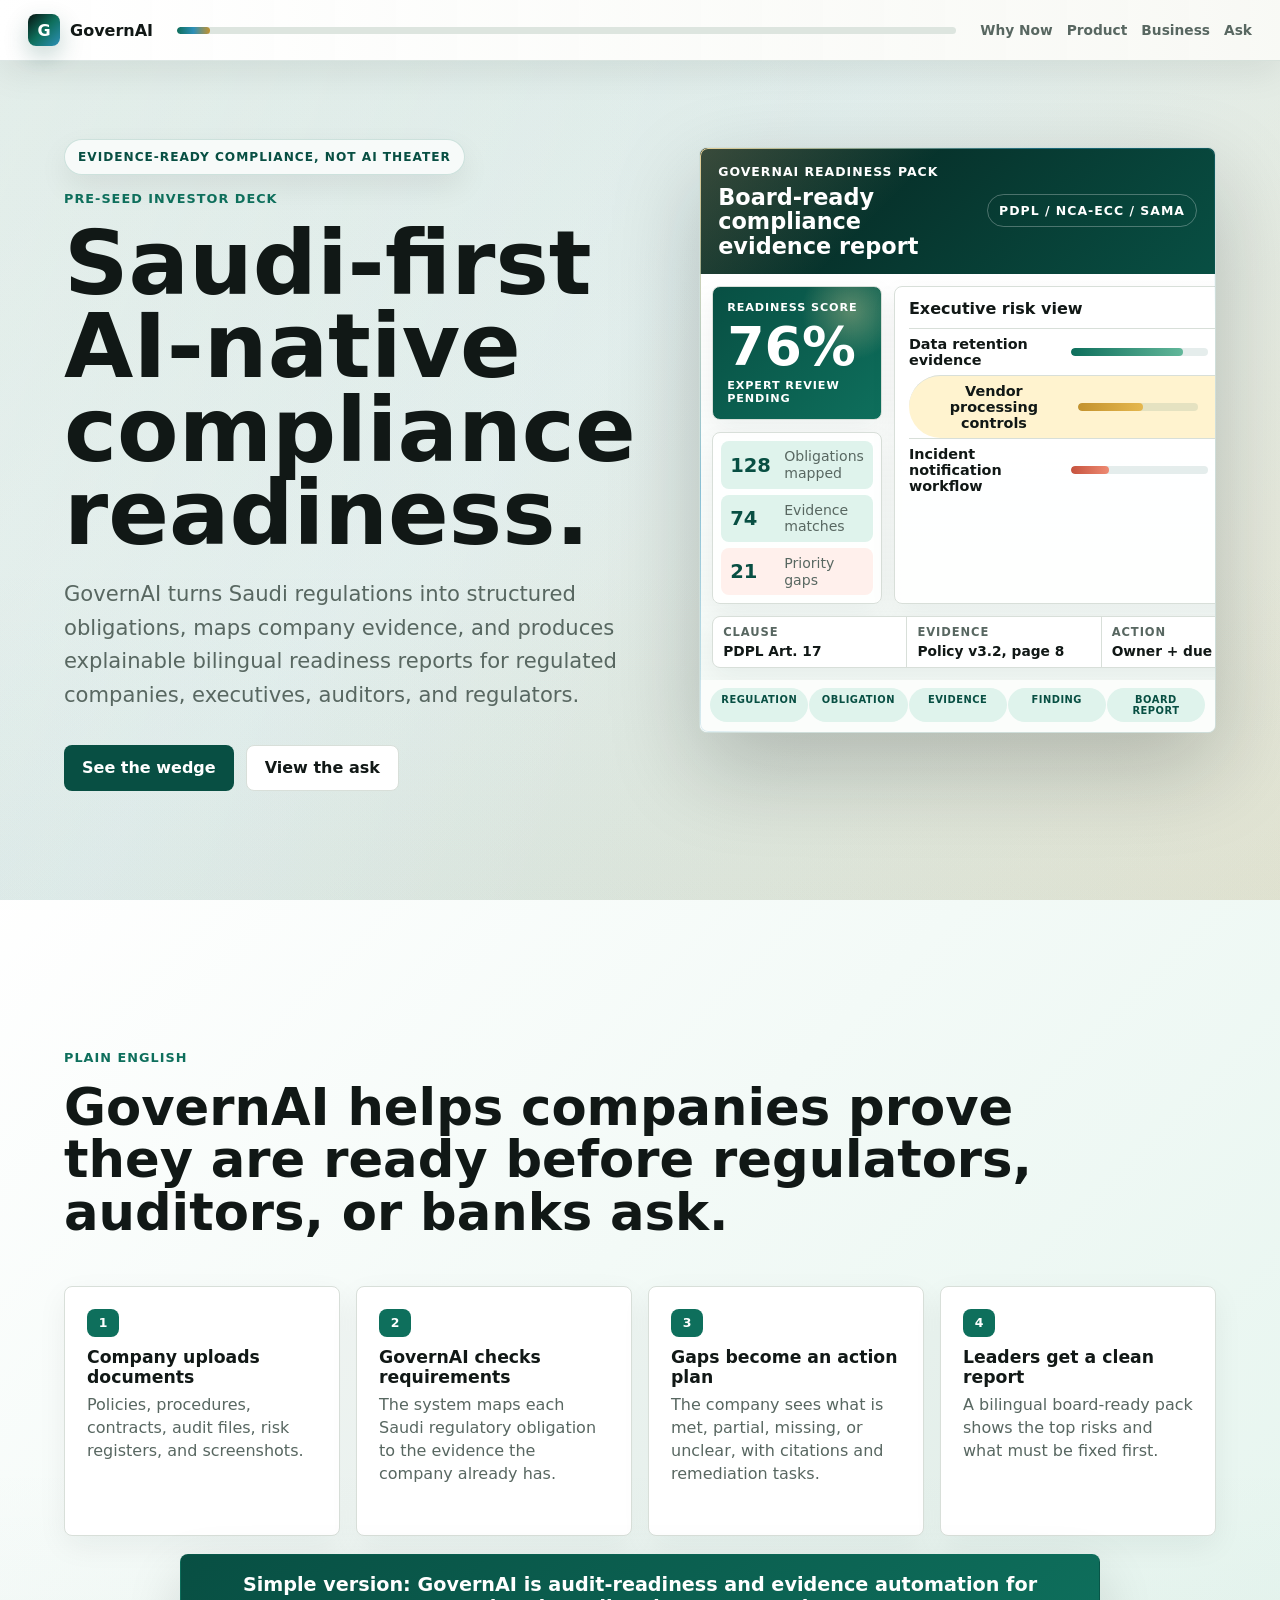
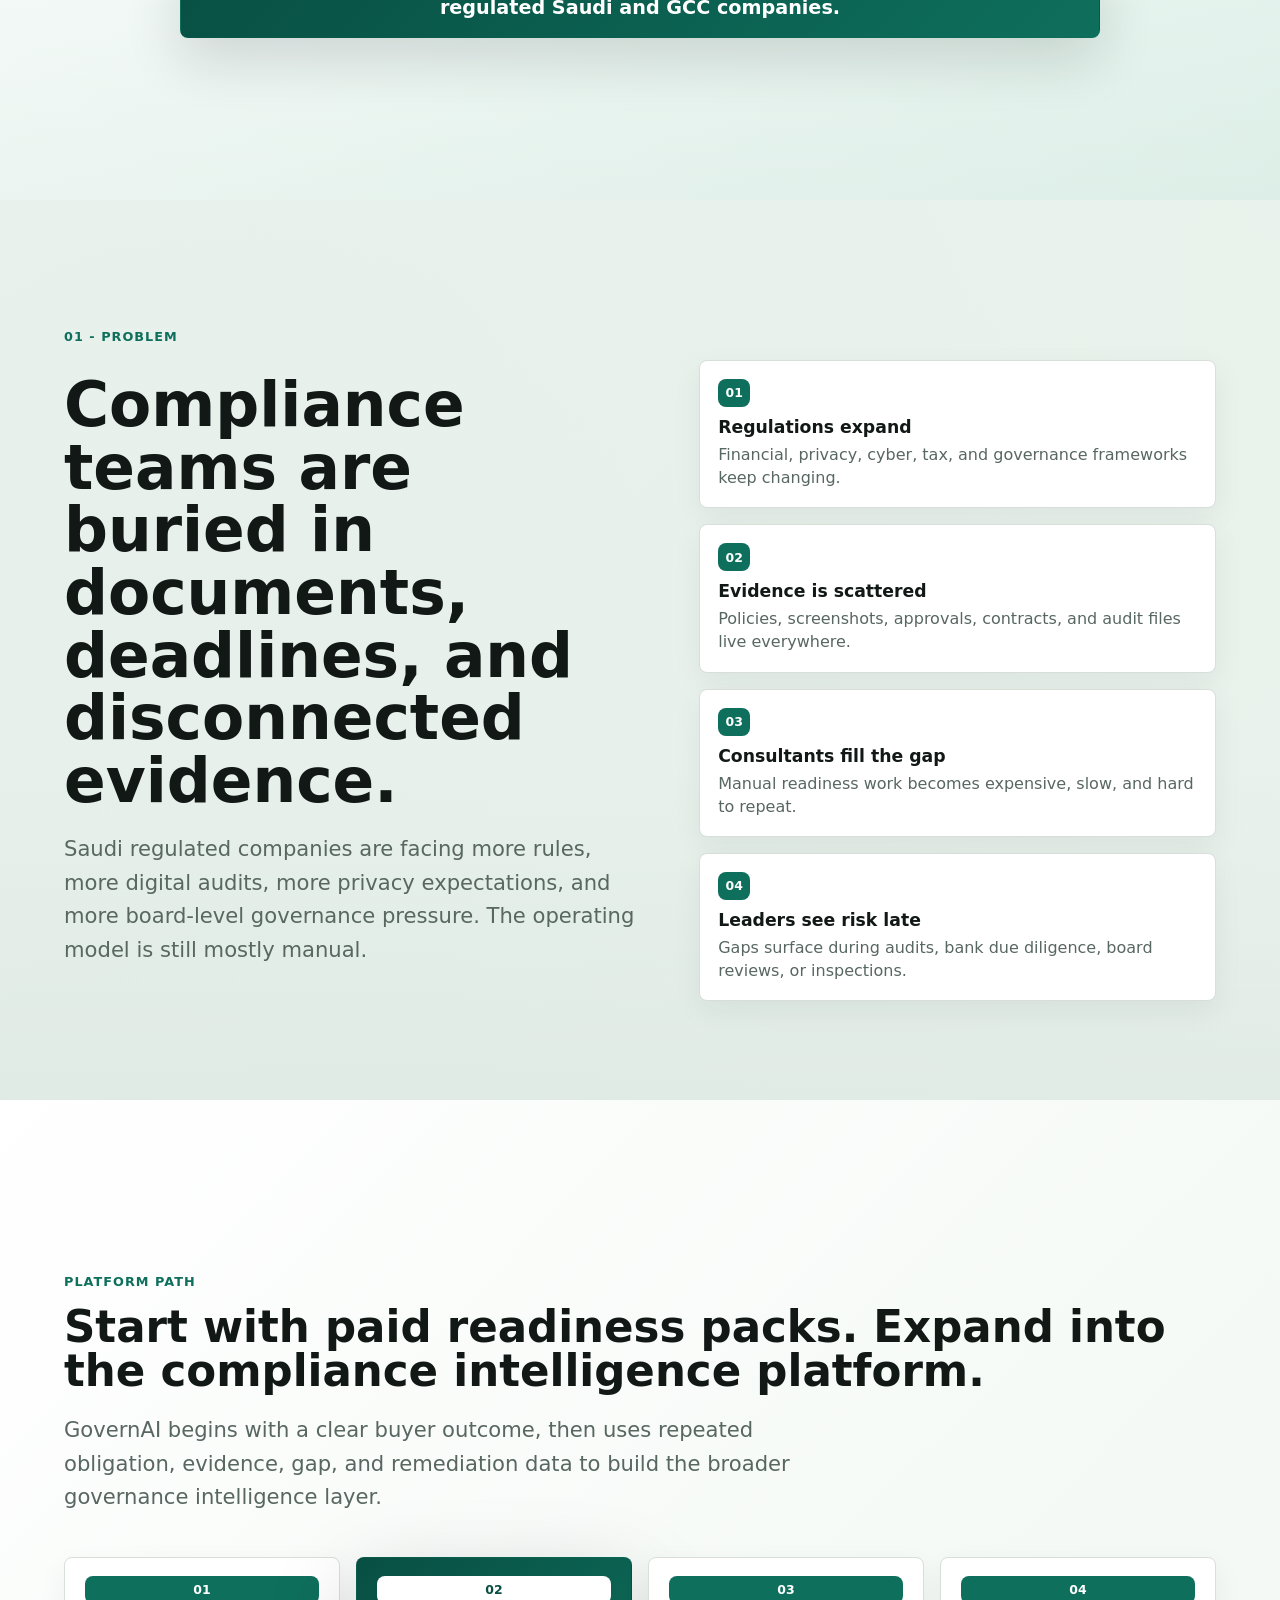
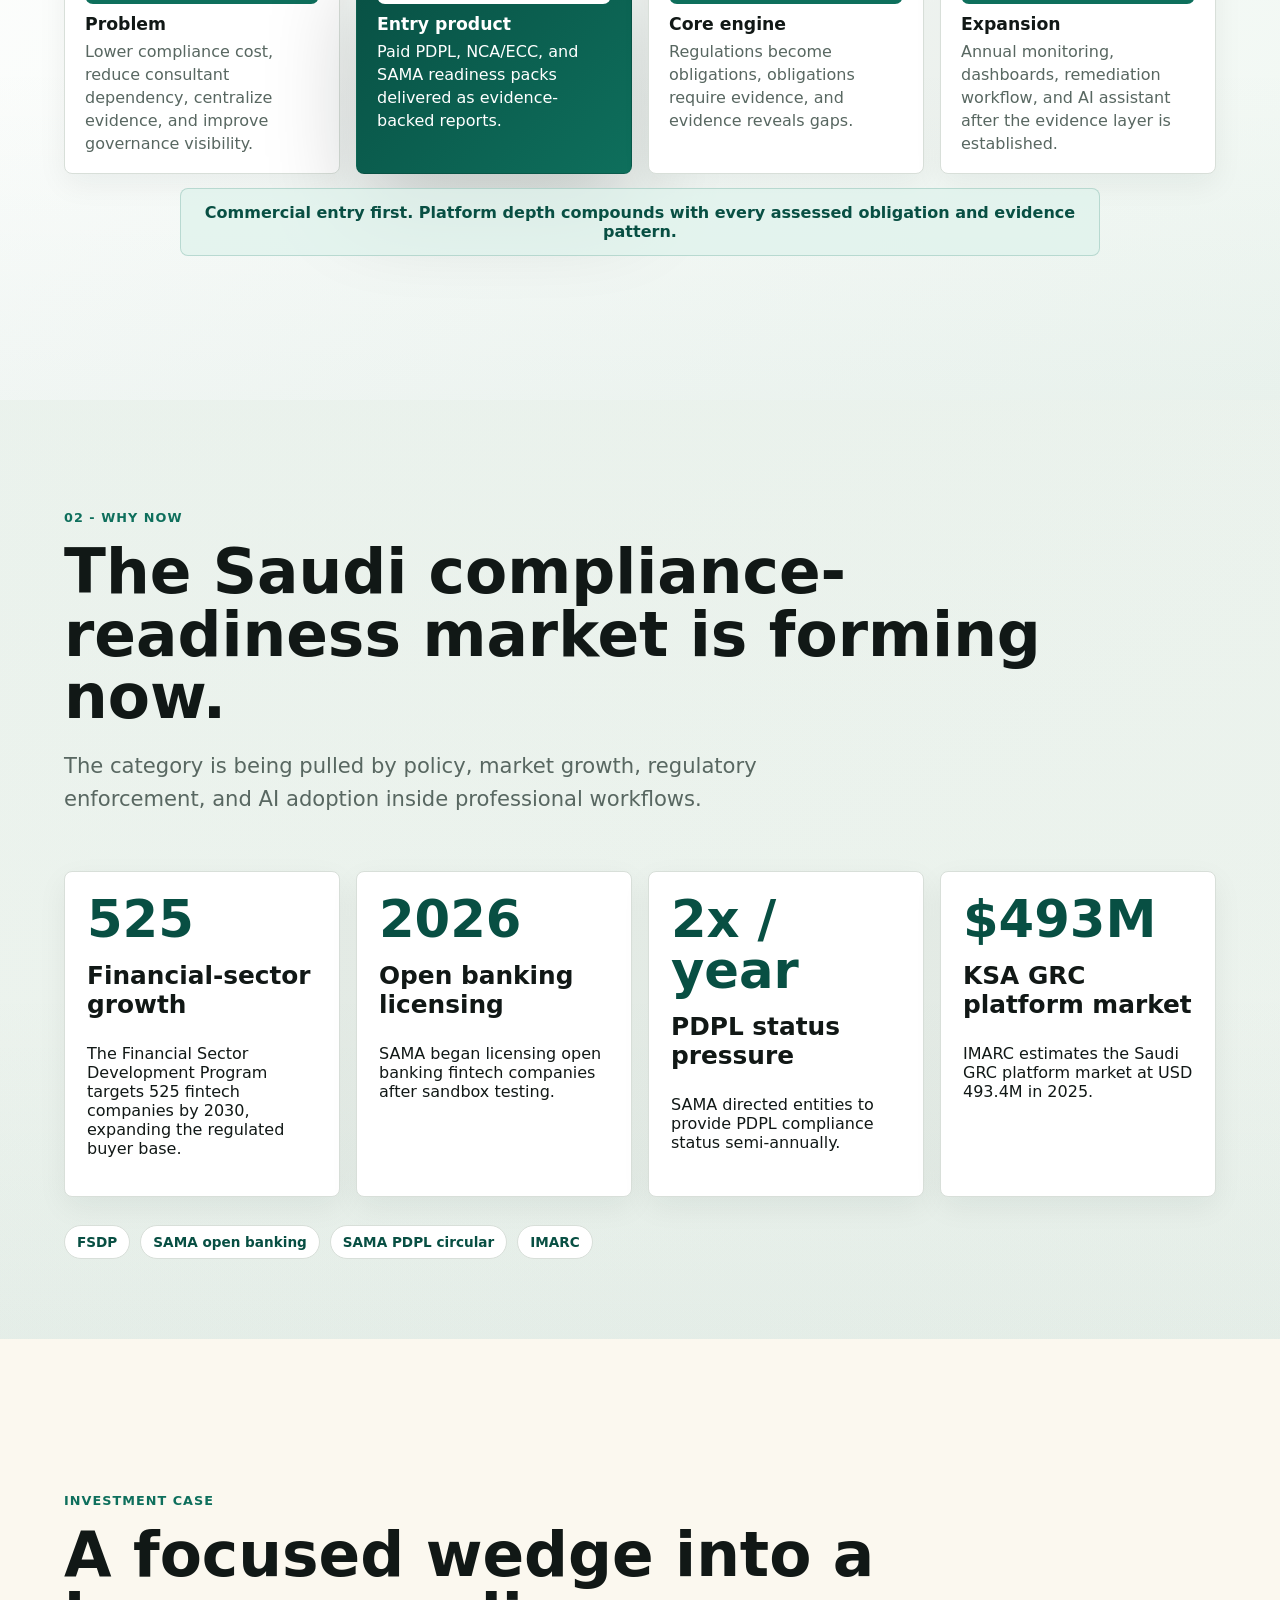
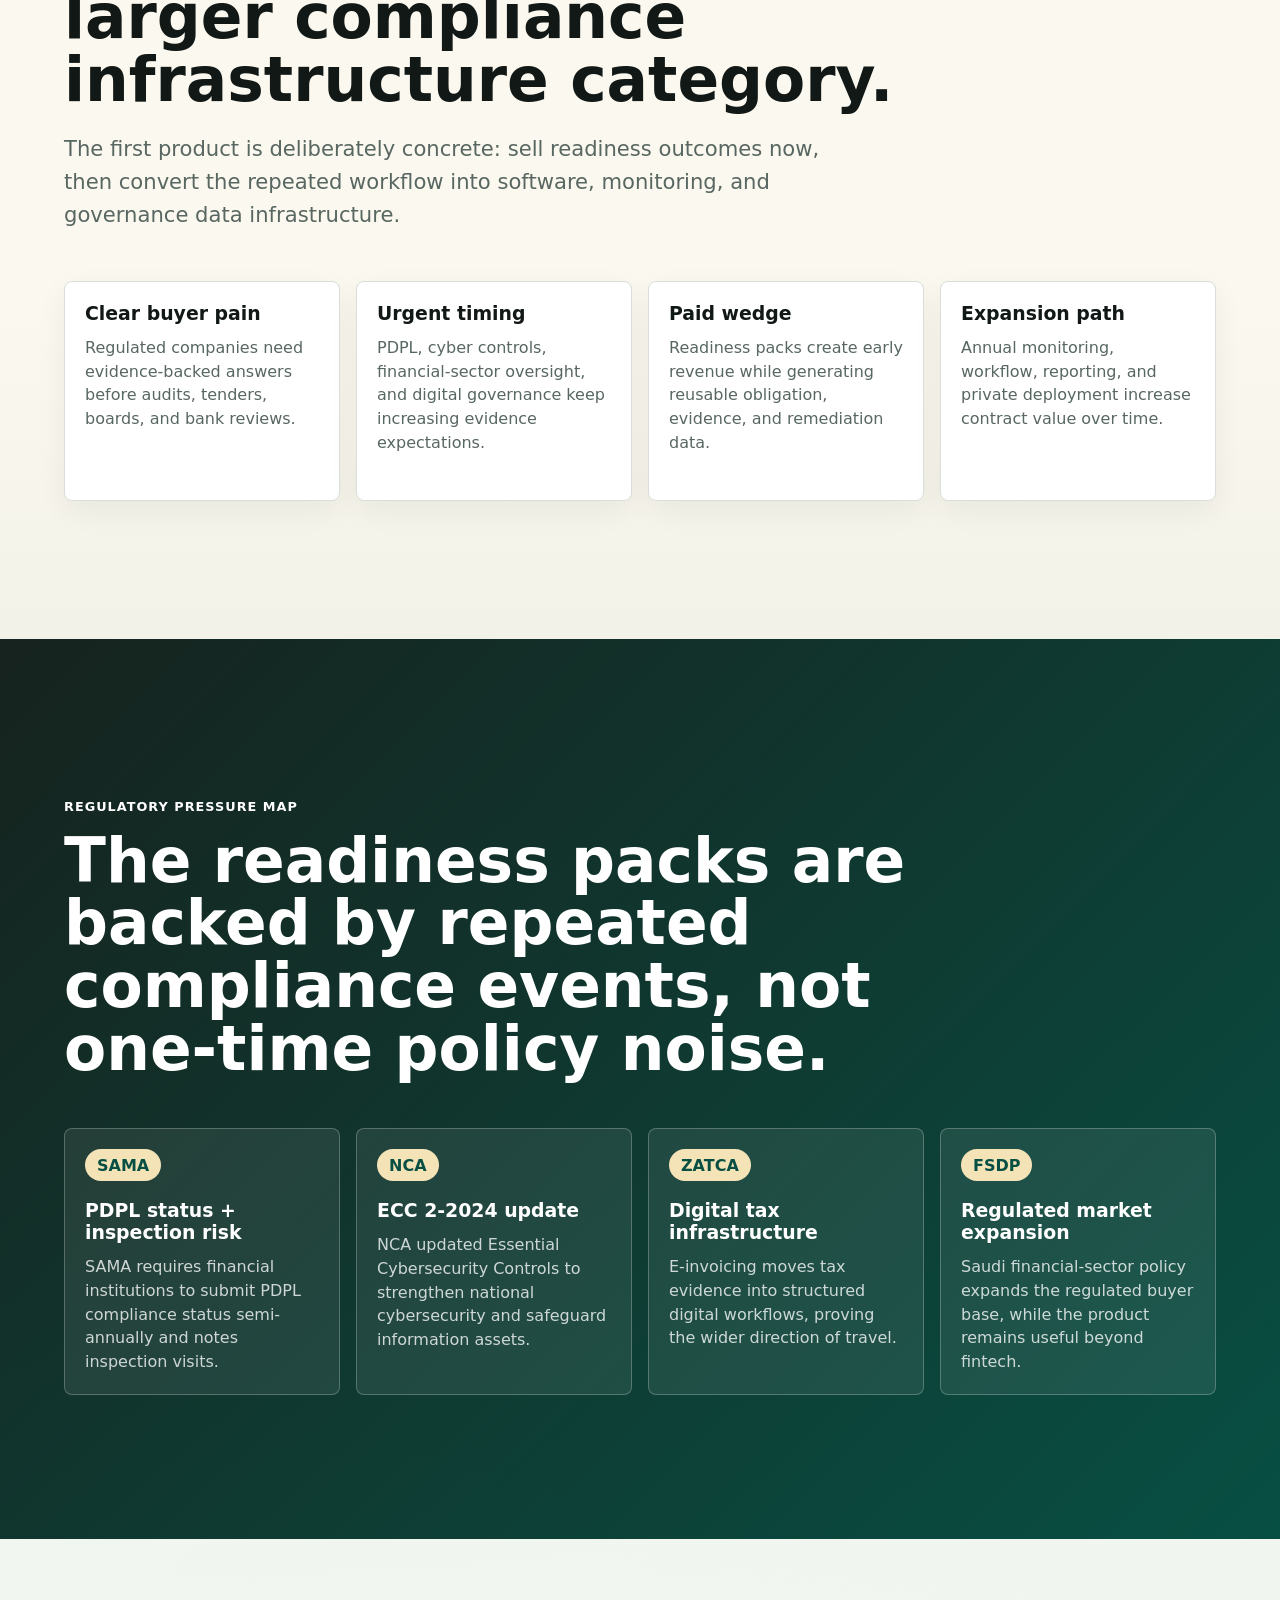
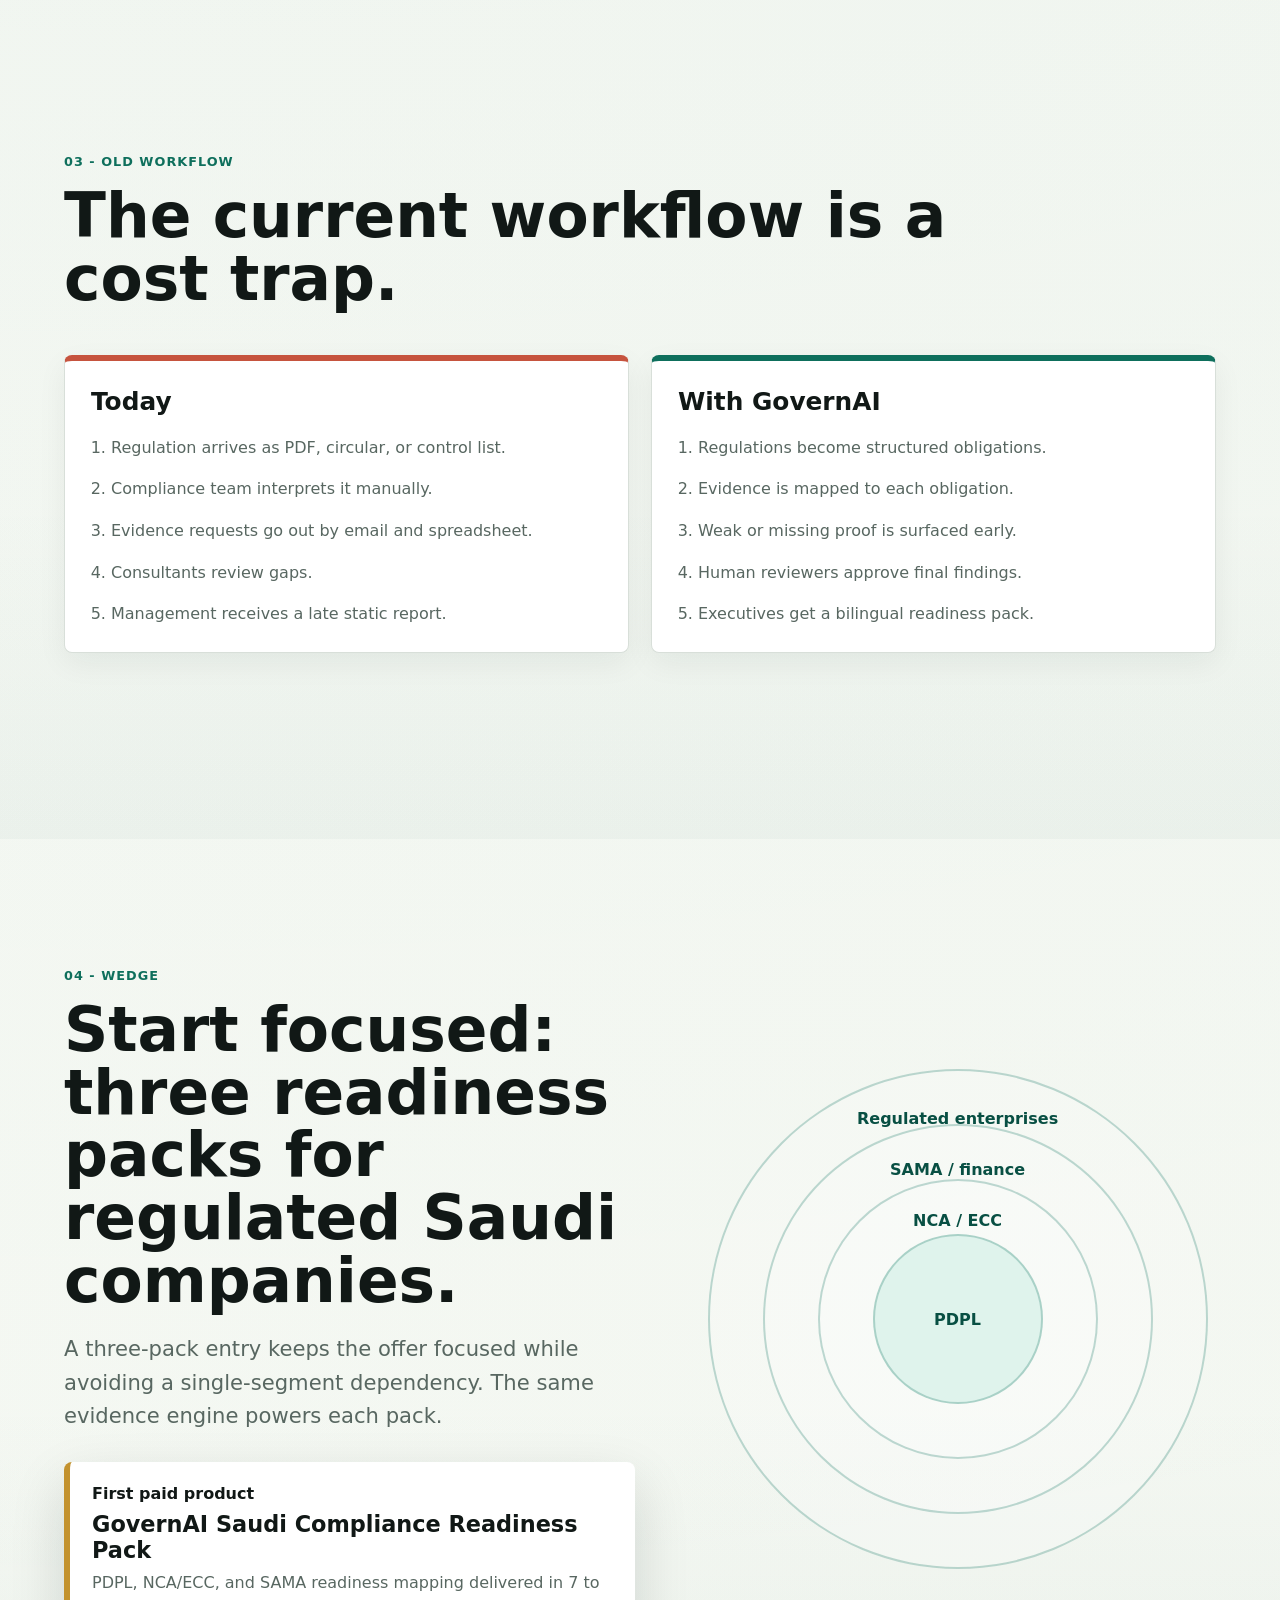
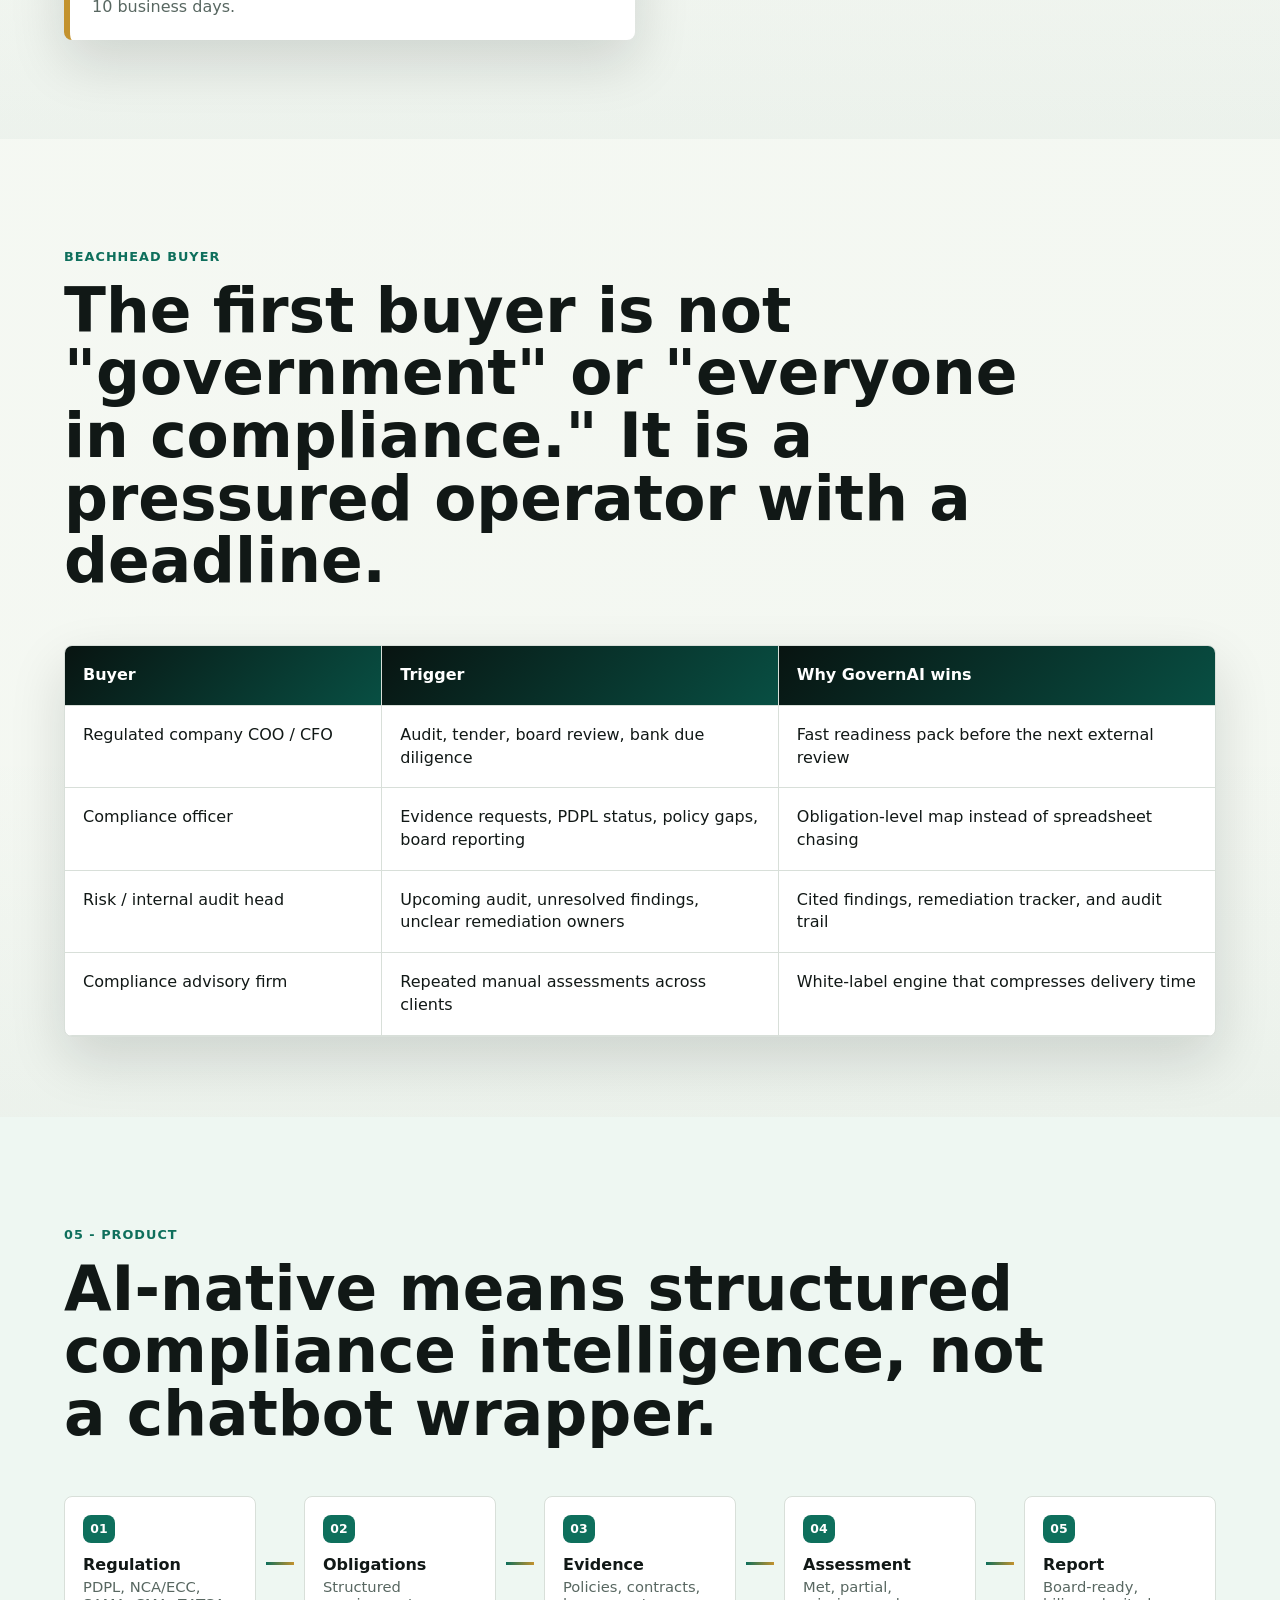
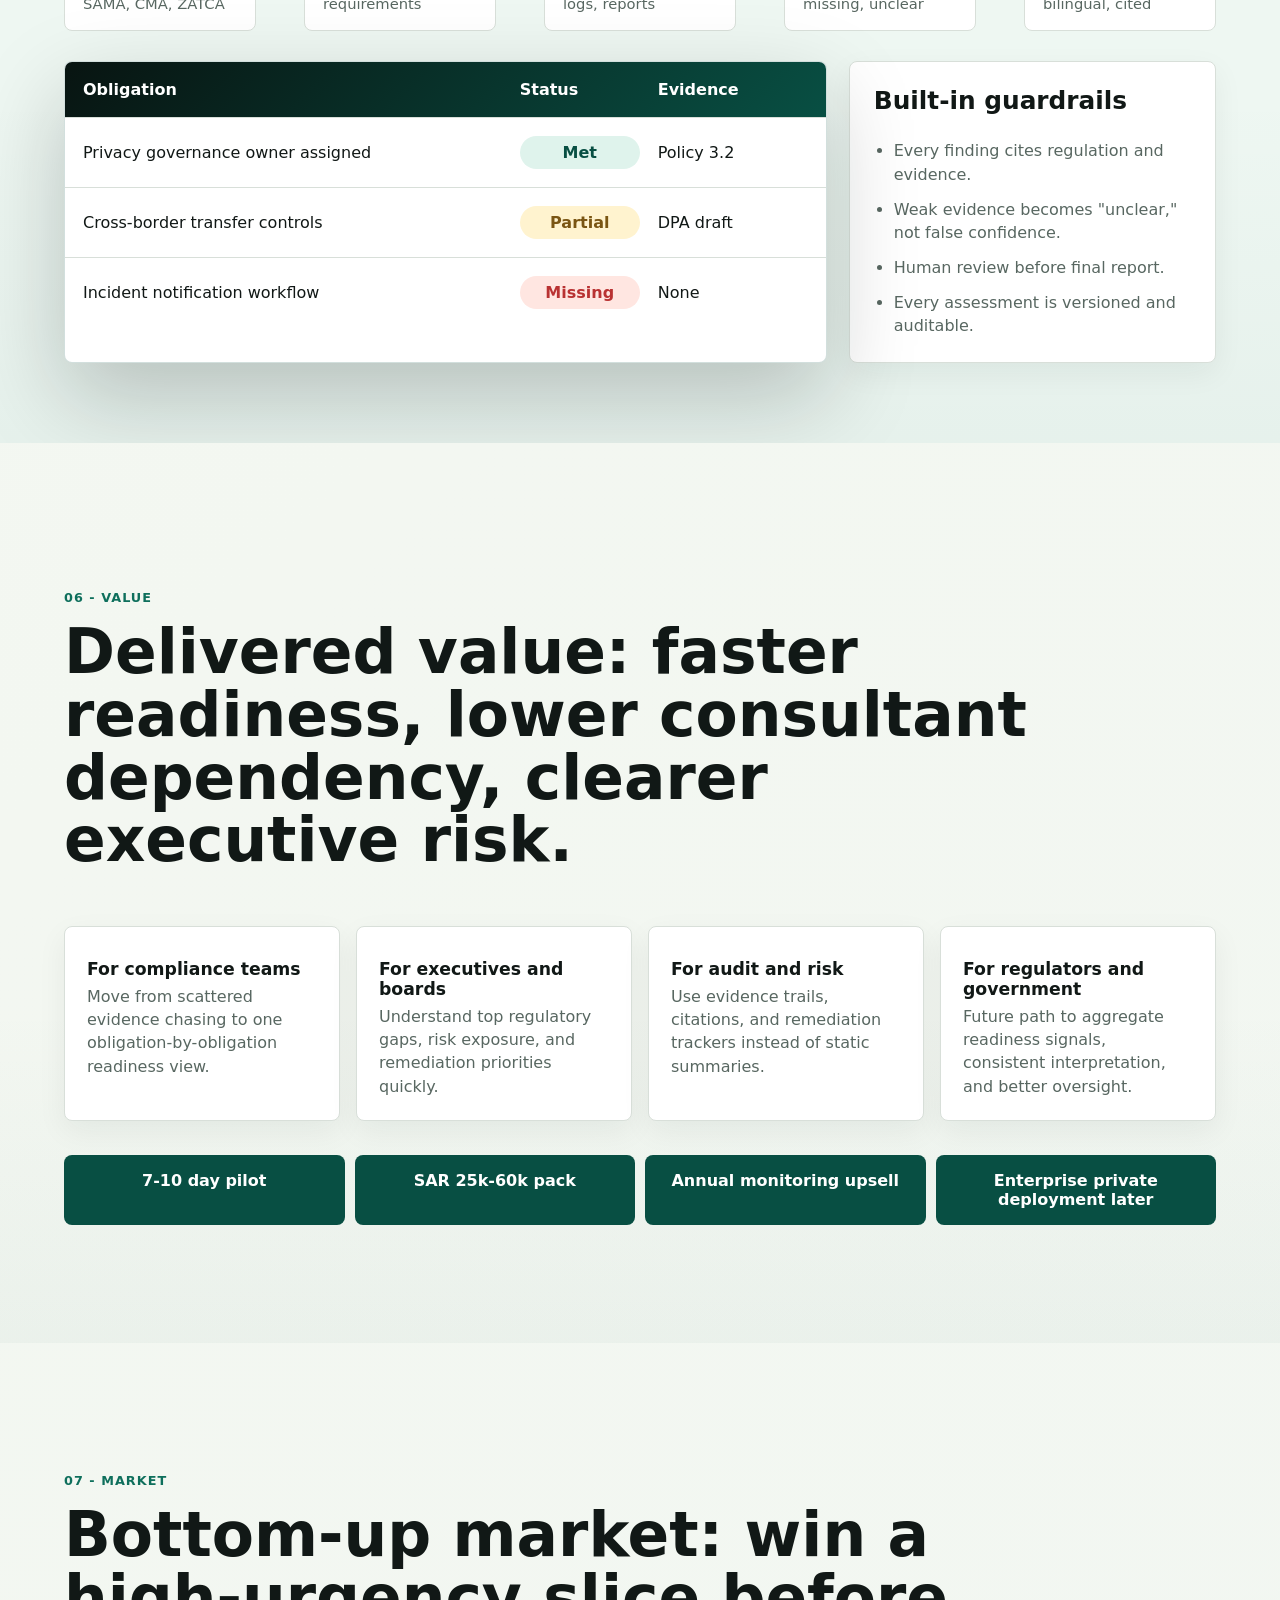
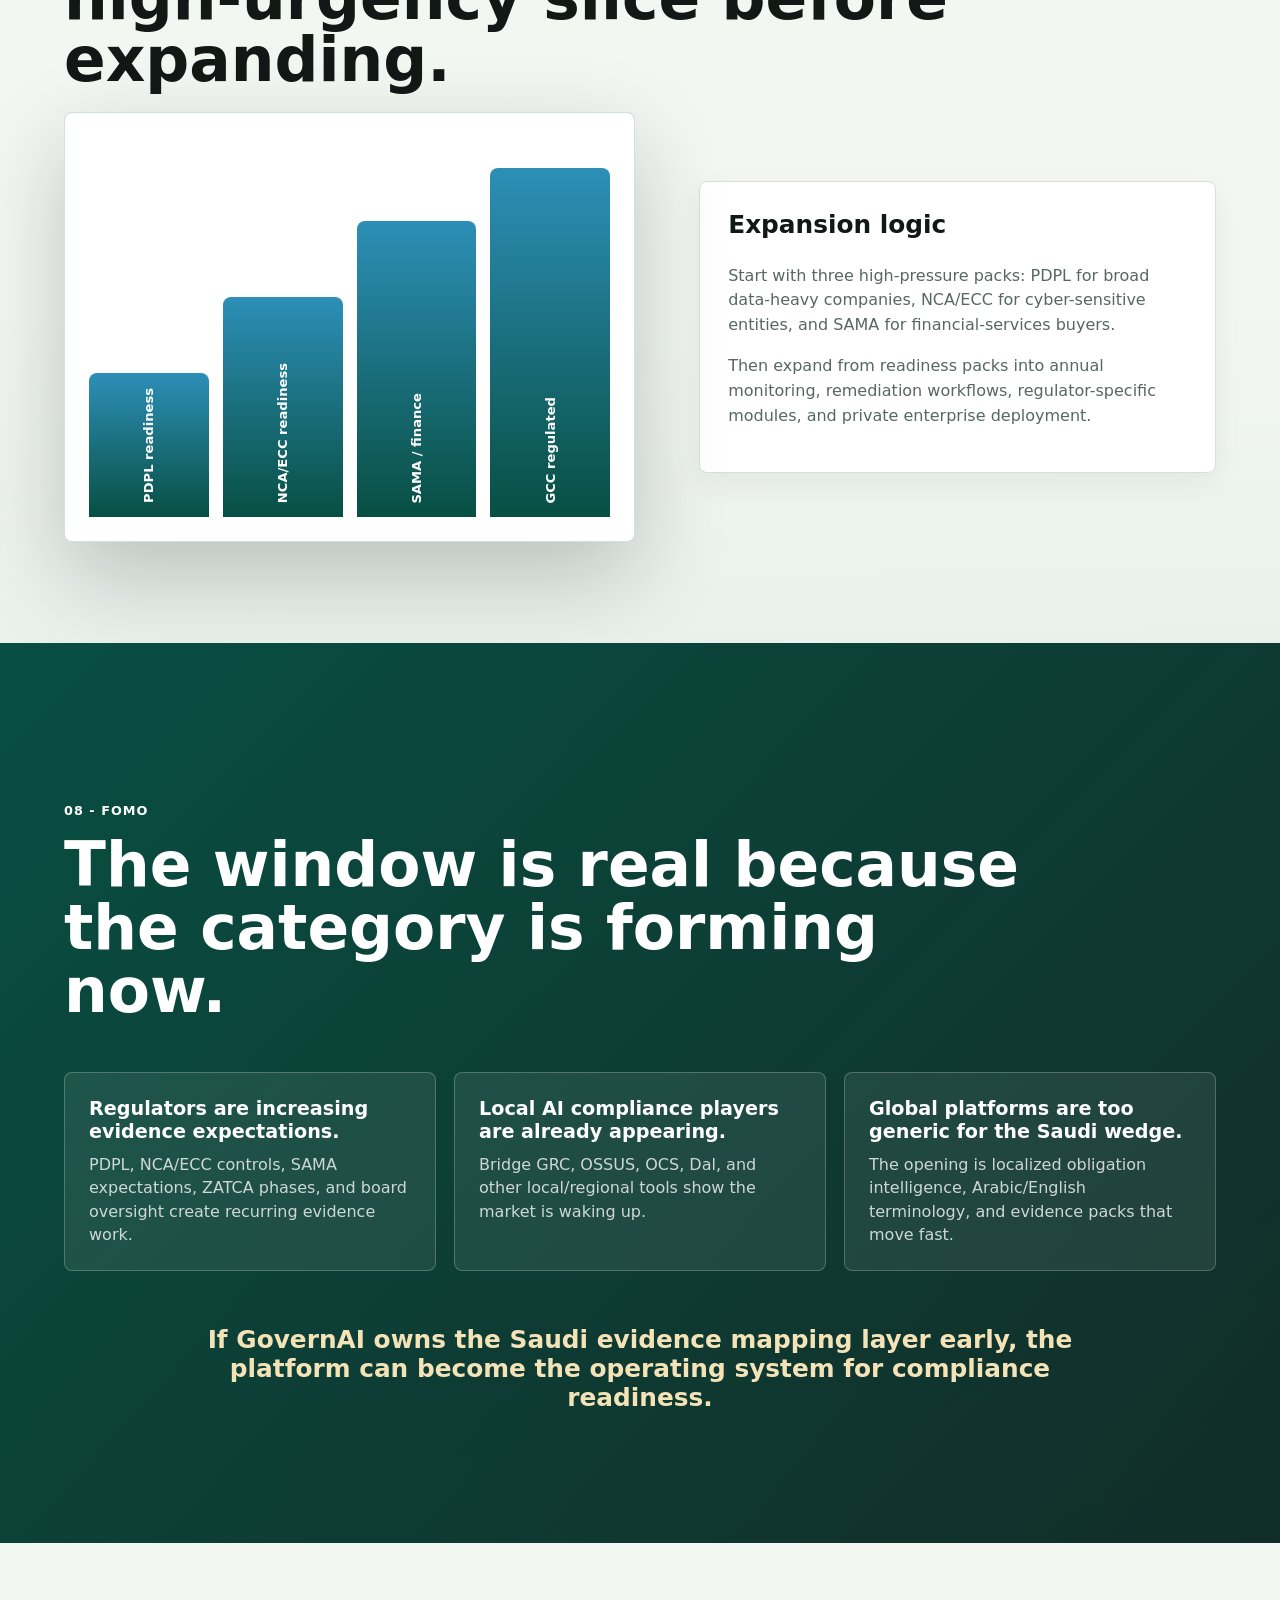
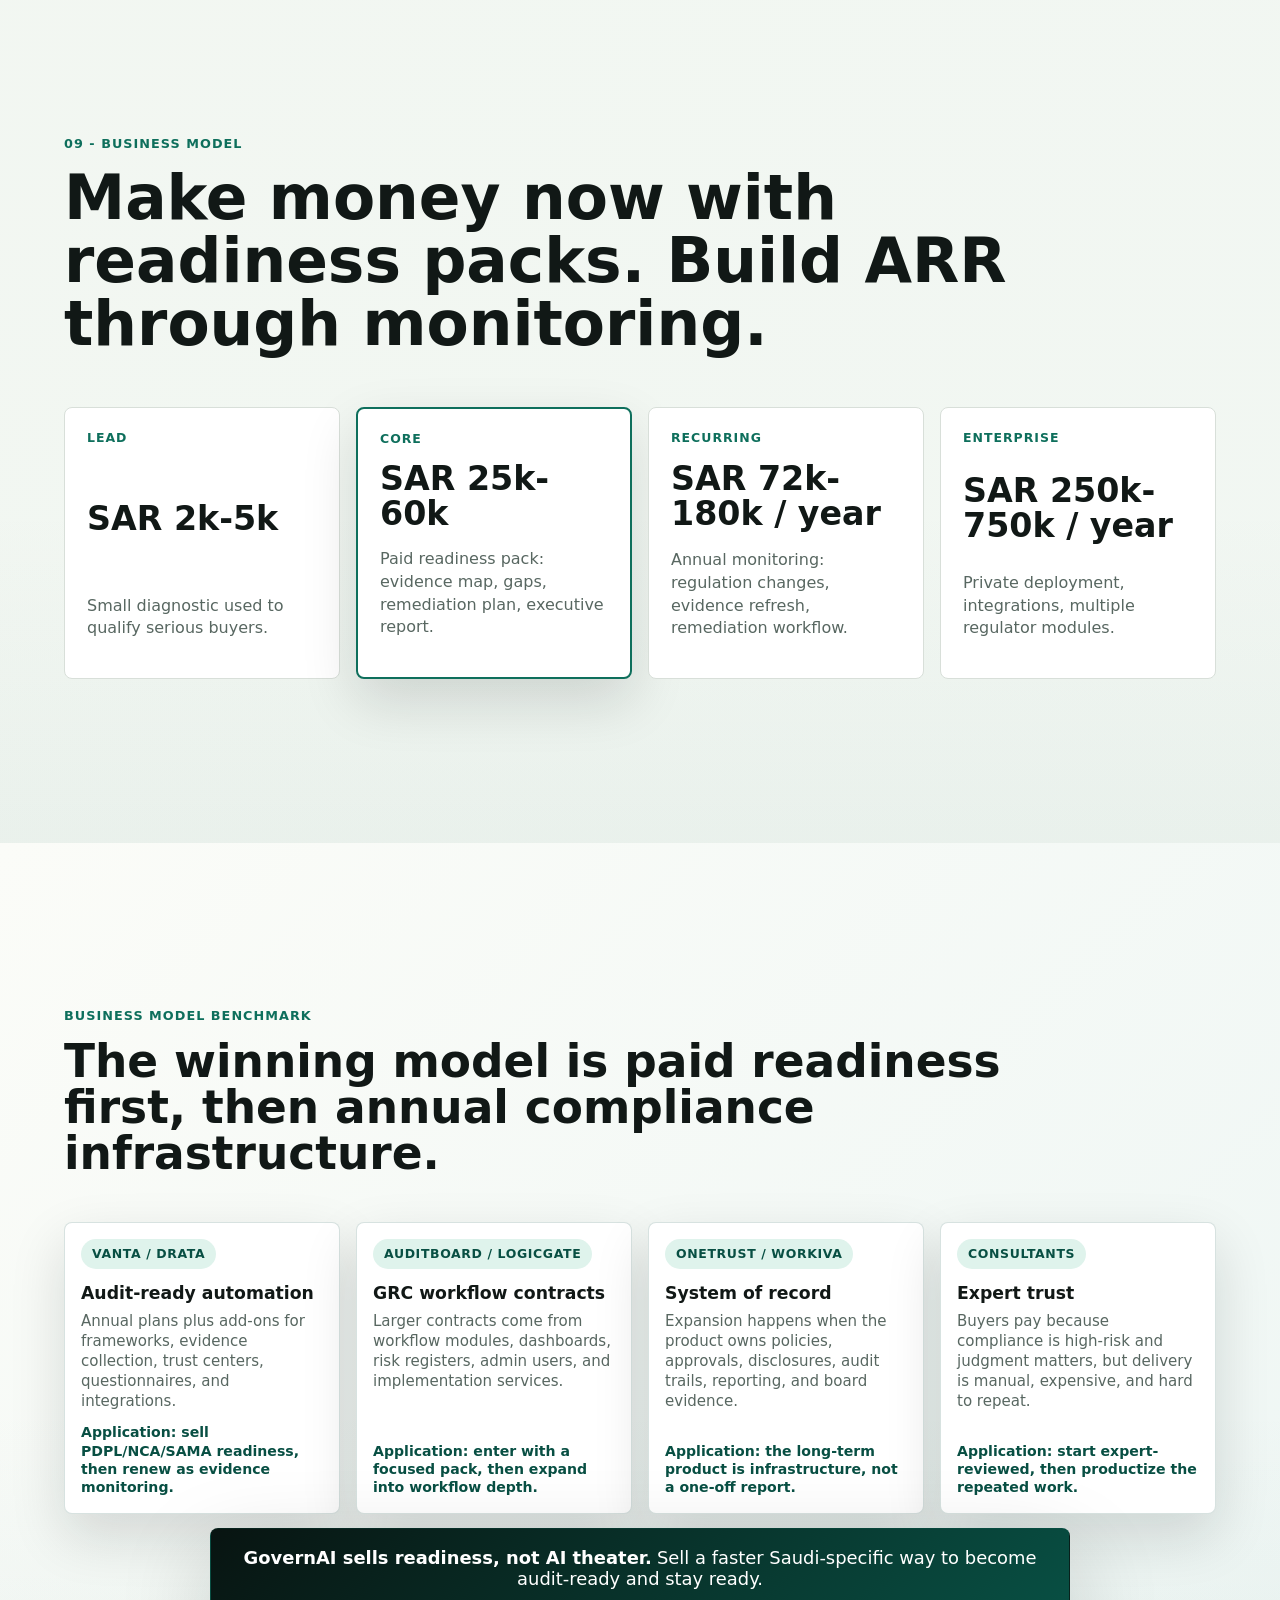
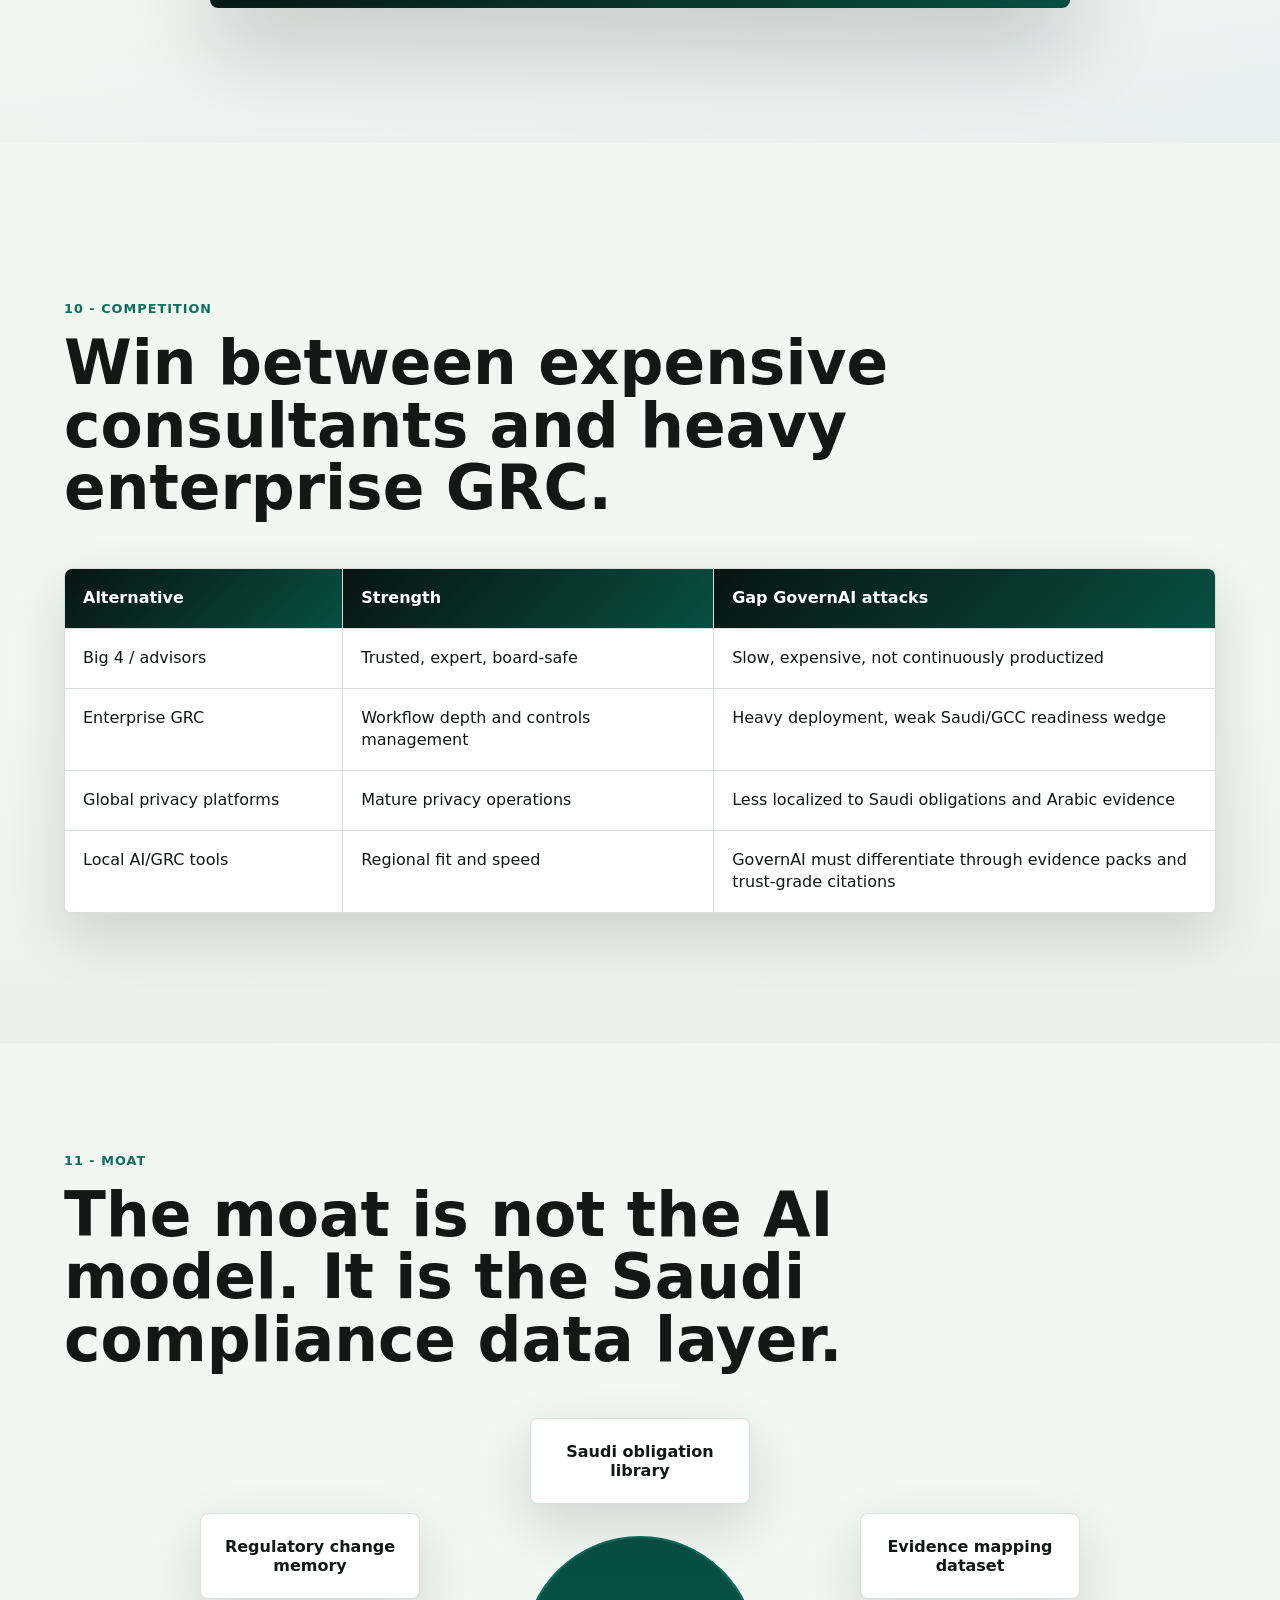
==== index.html @ 4b647064 "Remove internal notes from pitch deck" ====
<!doctype html>
<html lang="en">
  <head>
    <meta charset="UTF-8" />
    <meta name="viewport" content="width=device-width, initial-scale=1.0" />
    <meta
      name="description"
      content="GovernAI investor pitch deck: Saudi-first AI-native compliance readiness for regulated companies."
    />
    <title>GovernAI Investor Pitch Deck</title>
    <link rel="stylesheet" href="src/styles.css?v=report-preview" />
  </head>
  <body>
    <header class="deck-shell" aria-label="Deck navigation">
      <a class="brand" href="#slide-1" aria-label="GovernAI home">
        <span class="brand-mark">G</span>
        <span>GovernAI</span>
      </a>
      <div class="progress-track" aria-hidden="true">
        <span id="progressBar"></span>
      </div>
      <nav class="nav-links" aria-label="Slides">
        <a href="#slide-3">Why Now</a>
        <a href="#slide-6">Product</a>
        <a href="#slide-10">Business</a>
        <a href="#slide-14">Ask</a>
      </nav>
    </header>

    <main id="deck">
      <section class="slide hero" id="slide-1" data-title="Title">
        <div class="hero-grid">
          <div class="hero-copy">
            <p class="eyebrow">Pre-seed investor deck</p>
            <h1>Saudi-first AI-native compliance readiness.</h1>
            <p class="lead">
              GovernAI turns Saudi regulations into structured obligations, maps company evidence,
              and produces explainable bilingual readiness reports for regulated companies,
              executives, auditors, and regulators.
            </p>
            <div class="hero-actions">
              <a class="primary-action" href="#slide-5">See the wedge</a>
              <a class="secondary-action" href="#slide-14">View the ask</a>
            </div>
          </div>

          <div class="command-visual report-preview" aria-label="GovernAI board-ready readiness report preview">
            <div class="report-cover">
              <div>
                <span>GovernAI Readiness Pack</span>
                <b>Board-ready compliance evidence report</b>
              </div>
              <small>PDPL / NCA-ECC / SAMA</small>
            </div>
            <div class="report-body">
              <div class="report-score">
                <span>Readiness score</span>
                <b>76%</b>
                <small>Expert review pending</small>
              </div>
              <div class="report-summary">
                <div>
                  <span>128</span>
                  <p>Obligations mapped</p>
                </div>
                <div>
                  <span>74</span>
                  <p>Evidence matches</p>
                </div>
                <div class="risk">
                  <span>21</span>
                  <p>Priority gaps</p>
                </div>
              </div>
              <div class="report-section">
                <b>Executive risk view</b>
                <div class="risk-row" style="--w:82%">
                  <span>Data retention evidence</span>
                  <i></i>
                  <em>Strong</em>
                </div>
                <div class="risk-row warn" style="--w:54%">
                  <span>Vendor processing controls</span>
                  <i></i>
                  <em>Partial</em>
                </div>
                <div class="risk-row danger" style="--w:28%">
                  <span>Incident notification workflow</span>
                  <i></i>
                  <em>Missing</em>
                </div>
              </div>
              <div class="report-evidence">
                <div>
                  <span>Clause</span>
                  <b>PDPL Art. 17</b>
                </div>
                <div>
                  <span>Evidence</span>
                  <b>Policy v3.2, page 8</b>
                </div>
                <div>
                  <span>Action</span>
                  <b>Owner + due date</b>
                </div>
              </div>
            </div>
            <div class="report-footer">
              <span>Regulation</span>
              <span>Obligation</span>
              <span>Evidence</span>
              <span>Finding</span>
              <span>Board report</span>
            </div>
          </div>
        </div>
      </section>

      <section class="slide plain-english" id="slide-1a" data-title="Plain English">
        <div class="section-kicker">Plain English</div>
        <h2>GovernAI helps companies prove they are ready before regulators, auditors, or banks ask.</h2>
        <div class="plain-grid">
          <article>
            <span>1</span>
            <b>Company uploads documents</b>
            <p>Policies, procedures, contracts, audit files, risk registers, and screenshots.</p>
          </article>
          <article>
            <span>2</span>
            <b>GovernAI checks requirements</b>
            <p>The system maps each Saudi regulatory obligation to the evidence the company already has.</p>
          </article>
          <article>
            <span>3</span>
            <b>Gaps become an action plan</b>
            <p>The company sees what is met, partial, missing, or unclear, with citations and remediation tasks.</p>
          </article>
          <article>
            <span>4</span>
            <b>Leaders get a clean report</b>
            <p>A bilingual board-ready pack shows the top risks and what must be fixed first.</p>
          </article>
        </div>
        <p class="plain-callout">
          Simple version: GovernAI is audit-readiness and evidence automation for regulated Saudi and GCC companies.
        </p>
      </section>

      <section class="slide" id="slide-2" data-title="Problem">
        <div class="section-kicker">01 - Problem</div>
        <div class="two-col">
          <div>
            <h2>Compliance teams are buried in documents, deadlines, and disconnected evidence.</h2>
            <p class="slide-intro">
              Saudi regulated companies are facing more rules, more digital audits, more privacy
              expectations, and more board-level governance pressure. The operating model is still
              mostly manual.
            </p>
          </div>
          <div class="pain-stack">
            <div>
              <span>01</span>
              <b>Regulations expand</b>
              <p>Financial, privacy, cyber, tax, and governance frameworks keep changing.</p>
            </div>
            <div>
              <span>02</span>
              <b>Evidence is scattered</b>
              <p>Policies, screenshots, approvals, contracts, and audit files live everywhere.</p>
            </div>
            <div>
              <span>03</span>
              <b>Consultants fill the gap</b>
              <p>Manual readiness work becomes expensive, slow, and hard to repeat.</p>
            </div>
            <div>
              <span>04</span>
              <b>Leaders see risk late</b>
              <p>Gaps surface during audits, bank due diligence, board reviews, or inspections.</p>
            </div>
          </div>
        </div>
      </section>

      <section class="slide alignment" id="slide-2a" data-title="Platform Path">
        <div class="section-kicker">Platform path</div>
        <h2>Start with paid readiness packs. Expand into the compliance intelligence platform.</h2>
        <p class="slide-intro">
          GovernAI begins with a clear buyer outcome, then uses repeated obligation, evidence,
          gap, and remediation data to build the broader governance intelligence layer.
        </p>
        <div class="alignment-grid">
          <article>
            <span>01</span>
            <b>Problem</b>
            <p>Lower compliance cost, reduce consultant dependency, centralize evidence, and improve governance visibility.</p>
          </article>
          <article class="featured">
            <span>02</span>
            <b>Entry product</b>
            <p>Paid PDPL, NCA/ECC, and SAMA readiness packs delivered as evidence-backed reports.</p>
          </article>
          <article>
            <span>03</span>
            <b>Core engine</b>
            <p>Regulations become obligations, obligations require evidence, and evidence reveals gaps.</p>
          </article>
          <article>
            <span>04</span>
            <b>Expansion</b>
            <p>Annual monitoring, dashboards, remediation workflow, and AI assistant after the evidence layer is established.</p>
          </article>
        </div>
        <p class="alignment-line">Commercial entry first. Platform depth compounds with every assessed obligation and evidence pattern.</p>
      </section>

      <section class="slide evidence" id="slide-3" data-title="Why Now">
        <div class="section-kicker">02 - Why now</div>
        <h2>The Saudi compliance-readiness market is forming now.</h2>
        <p class="slide-intro">
          The category is being pulled by policy, market growth, regulatory enforcement, and AI
          adoption inside professional workflows.
        </p>
        <div class="evidence-grid">
          <article>
            <span class="metric">525</span>
            <h3>Financial-sector growth</h3>
            <p>The Financial Sector Development Program targets 525 fintech companies by 2030, expanding the regulated buyer base.</p>
          </article>
          <article>
            <span class="metric">2026</span>
            <h3>Open banking licensing</h3>
            <p>SAMA began licensing open banking fintech companies after sandbox testing.</p>
          </article>
          <article>
            <span class="metric">2x / year</span>
            <h3>PDPL status pressure</h3>
            <p>SAMA directed entities to provide PDPL compliance status semi-annually.</p>
          </article>
          <article>
            <span class="metric">$493M</span>
            <h3>KSA GRC platform market</h3>
            <p>IMARC estimates the Saudi GRC platform market at USD 493.4M in 2025.</p>
          </article>
        </div>
        <div class="source-row">
          <a href="https://www.mof.gov.sa/en/about/Pages/Development_Program.aspx">FSDP</a>
          <a href="https://www.sama.gov.sa/en-US/News/Pages/news-1135.aspx">SAMA open banking</a>
          <a href="https://rulebook.sama.gov.sa/en/compliance-updated-personal-data-protection-law-and-its-implementing-regulations">SAMA PDPL circular</a>
          <a href="https://www.imarcgroup.com/saudi-arabia-governance-risk-compliance-platform-market">IMARC</a>
        </div>
      </section>

      <section class="slide investor-lens" id="slide-3a" data-title="Investment Case">
        <div class="section-kicker">Investment case</div>
        <h2>A focused wedge into a larger compliance infrastructure category.</h2>
        <p class="slide-intro">
          The first product is deliberately concrete: sell readiness outcomes now, then convert the
          repeated workflow into software, monitoring, and governance data infrastructure.
        </p>
        <div class="investor-grid">
          <article>
            <b>Clear buyer pain</b>
            <p>Regulated companies need evidence-backed answers before audits, tenders, boards, and bank reviews.</p>
          </article>
          <article>
            <b>Urgent timing</b>
            <p>PDPL, cyber controls, financial-sector oversight, and digital governance keep increasing evidence expectations.</p>
          </article>
          <article>
            <b>Paid wedge</b>
            <p>Readiness packs create early revenue while generating reusable obligation, evidence, and remediation data.</p>
          </article>
          <article>
            <b>Expansion path</b>
            <p>Annual monitoring, workflow, reporting, and private deployment increase contract value over time.</p>
          </article>
        </div>
      </section>

      <section class="slide pressure" id="slide-3b" data-title="Regulatory Pressure">
        <div class="section-kicker">Regulatory pressure map</div>
        <h2>The readiness packs are backed by repeated compliance events, not one-time policy noise.</h2>
        <div class="pressure-map">
          <article>
            <span>SAMA</span>
            <b>PDPL status + inspection risk</b>
            <p>SAMA requires financial institutions to submit PDPL compliance status semi-annually and notes inspection visits.</p>
          </article>
          <article>
            <span>NCA</span>
            <b>ECC 2-2024 update</b>
            <p>NCA updated Essential Cybersecurity Controls to strengthen national cybersecurity and safeguard information assets.</p>
          </article>
          <article>
            <span>ZATCA</span>
            <b>Digital tax infrastructure</b>
            <p>E-invoicing moves tax evidence into structured digital workflows, proving the wider direction of travel.</p>
          </article>
          <article>
            <span>FSDP</span>
            <b>Regulated market expansion</b>
            <p>Saudi financial-sector policy expands the regulated buyer base, while the product remains useful beyond fintech.</p>
          </article>
        </div>
      </section>

      <section class="slide" id="slide-4" data-title="Old Way">
        <div class="section-kicker">03 - Old workflow</div>
        <h2>The current workflow is a cost trap.</h2>
        <div class="before-after">
          <div class="workflow old">
            <h3>Today</h3>
            <ol>
              <li>Regulation arrives as PDF, circular, or control list.</li>
              <li>Compliance team interprets it manually.</li>
              <li>Evidence requests go out by email and spreadsheet.</li>
              <li>Consultants review gaps.</li>
              <li>Management receives a late static report.</li>
            </ol>
          </div>
          <div class="workflow new">
            <h3>With GovernAI</h3>
            <ol>
              <li>Regulations become structured obligations.</li>
              <li>Evidence is mapped to each obligation.</li>
              <li>Weak or missing proof is surfaced early.</li>
              <li>Human reviewers approve final findings.</li>
              <li>Executives get a bilingual readiness pack.</li>
            </ol>
          </div>
        </div>
      </section>

      <section class="slide" id="slide-5" data-title="Wedge">
        <div class="section-kicker">04 - Wedge</div>
        <div class="wedge-layout">
          <div>
            <h2>Start focused: three readiness packs for regulated Saudi companies.</h2>
            <p class="slide-intro">
              A three-pack entry keeps the offer focused while avoiding a single-segment dependency.
              The same evidence engine powers each pack.
            </p>
            <div class="callout">
              <b>First paid product</b>
              <span>GovernAI Saudi Compliance Readiness Pack</span>
              <small>PDPL, NCA/ECC, and SAMA readiness mapping delivered in 7 to 10 business days.</small>
            </div>
          </div>
          <div class="target-rings" aria-label="Target customer rings">
            <div class="ring ring-1">PDPL</div>
            <div class="ring ring-2">NCA / ECC</div>
            <div class="ring ring-3">SAMA / finance</div>
            <div class="ring ring-4">Regulated enterprises</div>
          </div>
        </div>
      </section>

      <section class="slide buyer" id="slide-5a" data-title="Beachhead Buyer">
        <div class="section-kicker">Beachhead buyer</div>
        <h2>The first buyer is not "government" or "everyone in compliance." It is a pressured operator with a deadline.</h2>
        <div class="buyer-table">
          <div class="buyer-head">Buyer</div>
          <div class="buyer-head">Trigger</div>
          <div class="buyer-head">Why GovernAI wins</div>
          <div>Regulated company COO / CFO</div>
          <div>Audit, tender, board review, bank due diligence</div>
          <div>Fast readiness pack before the next external review</div>
          <div>Compliance officer</div>
          <div>Evidence requests, PDPL status, policy gaps, board reporting</div>
          <div>Obligation-level map instead of spreadsheet chasing</div>
          <div>Risk / internal audit head</div>
          <div>Upcoming audit, unresolved findings, unclear remediation owners</div>
          <div>Cited findings, remediation tracker, and audit trail</div>
          <div>Compliance advisory firm</div>
          <div>Repeated manual assessments across clients</div>
          <div>White-label engine that compresses delivery time</div>
        </div>
      </section>

      <section class="slide product" id="slide-6" data-title="Product">
        <div class="section-kicker">05 - Product</div>
        <h2>AI-native means structured compliance intelligence, not a chatbot wrapper.</h2>
        <div class="pipeline" aria-label="GovernAI product pipeline">
          <div>
            <span>01</span>
            <b>Regulation</b>
            <p>PDPL, NCA/ECC, SAMA, CMA, ZATCA</p>
          </div>
          <i></i>
          <div>
            <span>02</span>
            <b>Obligations</b>
            <p>Structured requirements</p>
          </div>
          <i></i>
          <div>
            <span>03</span>
            <b>Evidence</b>
            <p>Policies, contracts, logs, reports</p>
          </div>
          <i></i>
          <div>
            <span>04</span>
            <b>Assessment</b>
            <p>Met, partial, missing, unclear</p>
          </div>
          <i></i>
          <div>
            <span>05</span>
            <b>Report</b>
            <p>Board-ready, bilingual, cited</p>
          </div>
        </div>
        <div class="product-grid">
          <div class="mock-table">
            <div class="mock-row head">
              <span>Obligation</span><span>Status</span><span>Evidence</span>
            </div>
            <div class="mock-row">
              <span>Privacy governance owner assigned</span><b class="ok">Met</b><span>Policy 3.2</span>
            </div>
            <div class="mock-row">
              <span>Cross-border transfer controls</span><b class="warn">Partial</b><span>DPA draft</span>
            </div>
            <div class="mock-row">
              <span>Incident notification workflow</span><b class="risk-text">Missing</b><span>None</span>
            </div>
          </div>
          <div class="ai-card">
            <h3>Built-in guardrails</h3>
            <ul>
              <li>Every finding cites regulation and evidence.</li>
              <li>Weak evidence becomes "unclear," not false confidence.</li>
              <li>Human review before final report.</li>
              <li>Every assessment is versioned and auditable.</li>
            </ul>
          </div>
        </div>
      </section>

      <section class="slide" id="slide-7" data-title="Delivered Value">
        <div class="section-kicker">06 - Value</div>
        <h2>Delivered value: faster readiness, lower consultant dependency, clearer executive risk.</h2>
        <div class="value-cards">
          <article>
            <b>For compliance teams</b>
            <p>Move from scattered evidence chasing to one obligation-by-obligation readiness view.</p>
          </article>
          <article>
            <b>For executives and boards</b>
            <p>Understand top regulatory gaps, risk exposure, and remediation priorities quickly.</p>
          </article>
          <article>
            <b>For audit and risk</b>
            <p>Use evidence trails, citations, and remediation trackers instead of static summaries.</p>
          </article>
          <article>
            <b>For regulators and government</b>
            <p>Future path to aggregate readiness signals, consistent interpretation, and better oversight.</p>
          </article>
        </div>
        <div class="roi-strip">
          <span>7-10 day pilot</span>
          <span>SAR 25k-60k pack</span>
          <span>Annual monitoring upsell</span>
          <span>Enterprise private deployment later</span>
        </div>
      </section>

      <section class="slide" id="slide-8" data-title="Market">
        <div class="section-kicker">07 - Market</div>
        <h2>Bottom-up market: win a high-urgency slice before expanding.</h2>
        <div class="market-layout">
          <div class="market-chart" aria-label="Market expansion chart">
            <div style="--h:38%"><span>PDPL readiness</span></div>
            <div style="--h:58%"><span>NCA/ECC readiness</span></div>
            <div style="--h:78%"><span>SAMA / finance</span></div>
            <div style="--h:92%"><span>GCC regulated</span></div>
          </div>
          <div class="market-notes">
            <h3>Expansion logic</h3>
            <p>
              Start with three high-pressure packs: PDPL for broad data-heavy companies, NCA/ECC
              for cyber-sensitive entities, and SAMA for financial-services buyers.
            </p>
            <p>
              Then expand from readiness packs into annual monitoring, remediation workflows,
              regulator-specific modules, and private enterprise deployment.
            </p>
          </div>
        </div>
      </section>

      <section class="slide fomo" id="slide-9" data-title="FOMO">
        <div class="section-kicker">08 - FOMO</div>
        <h2>The window is real because the category is forming now.</h2>
        <div class="fomo-board">
          <div>
            <b>Regulators are increasing evidence expectations.</b>
            <p>PDPL, NCA/ECC controls, SAMA expectations, ZATCA phases, and board oversight create recurring evidence work.</p>
          </div>
          <div>
            <b>Local AI compliance players are already appearing.</b>
            <p>Bridge GRC, OSSUS, OCS, Dal, and other local/regional tools show the market is waking up.</p>
          </div>
          <div>
            <b>Global platforms are too generic for the Saudi wedge.</b>
            <p>The opening is localized obligation intelligence, Arabic/English terminology, and evidence packs that move fast.</p>
          </div>
        </div>
        <p class="fomo-line">
          If GovernAI owns the Saudi evidence mapping layer early, the platform can become the operating system for compliance readiness.
        </p>
      </section>

      <section class="slide" id="slide-10" data-title="Business Model">
        <div class="section-kicker">09 - Business model</div>
        <h2>Make money now with readiness packs. Build ARR through monitoring.</h2>
        <div class="pricing-ladder">
          <div>
            <span>Lead</span>
            <b>SAR 2k-5k</b>
            <p>Small diagnostic used to qualify serious buyers.</p>
          </div>
          <div class="featured">
            <span>Core</span>
            <b>SAR 25k-60k</b>
            <p>Paid readiness pack: evidence map, gaps, remediation plan, executive report.</p>
          </div>
          <div>
            <span>Recurring</span>
            <b>SAR 72k-180k / year</b>
            <p>Annual monitoring: regulation changes, evidence refresh, remediation workflow.</p>
          </div>
          <div>
            <span>Enterprise</span>
            <b>SAR 250k-750k / year</b>
            <p>Private deployment, integrations, multiple regulator modules.</p>
          </div>
        </div>
      </section>

      <section class="slide benchmark" id="slide-10a" data-title="Business Model Benchmark">
        <div class="section-kicker">Business model benchmark</div>
        <h2>The winning model is paid readiness first, then annual compliance infrastructure.</h2>
        <div class="benchmark-grid">
          <article>
            <span>Vanta / Drata</span>
            <b>Audit-ready automation</b>
            <p>Annual plans plus add-ons for frameworks, evidence collection, trust centers, questionnaires, and integrations.</p>
            <strong>Application: sell PDPL/NCA/SAMA readiness, then renew as evidence monitoring.</strong>
          </article>
          <article>
            <span>AuditBoard / LogicGate</span>
            <b>GRC workflow contracts</b>
            <p>Larger contracts come from workflow modules, dashboards, risk registers, admin users, and implementation services.</p>
            <strong>Application: enter with a focused pack, then expand into workflow depth.</strong>
          </article>
          <article>
            <span>OneTrust / Workiva</span>
            <b>System of record</b>
            <p>Expansion happens when the product owns policies, approvals, disclosures, audit trails, reporting, and board evidence.</p>
            <strong>Application: the long-term product is infrastructure, not a one-off report.</strong>
          </article>
          <article>
            <span>Consultants</span>
            <b>Expert trust</b>
            <p>Buyers pay because compliance is high-risk and judgment matters, but delivery is manual, expensive, and hard to repeat.</p>
            <strong>Application: start expert-reviewed, then productize the repeated work.</strong>
          </article>
        </div>
        <div class="benchmark-bottom">
          <b>GovernAI sells readiness, not AI theater.</b>
          <span>Sell a faster Saudi-specific way to become audit-ready and stay ready.</span>
        </div>
      </section>

      <section class="slide" id="slide-11" data-title="Competition">
        <div class="section-kicker">10 - Competition</div>
        <h2>Win between expensive consultants and heavy enterprise GRC.</h2>
        <div class="matrix" role="table" aria-label="Competition positioning matrix">
          <div class="matrix-head">Alternative</div>
          <div class="matrix-head">Strength</div>
          <div class="matrix-head">Gap GovernAI attacks</div>
          <div>Big 4 / advisors</div>
          <div>Trusted, expert, board-safe</div>
          <div>Slow, expensive, not continuously productized</div>
          <div>Enterprise GRC</div>
          <div>Workflow depth and controls management</div>
          <div>Heavy deployment, weak Saudi/GCC readiness wedge</div>
          <div>Global privacy platforms</div>
          <div>Mature privacy operations</div>
          <div>Less localized to Saudi obligations and Arabic evidence</div>
          <div>Local AI/GRC tools</div>
          <div>Regional fit and speed</div>
          <div>GovernAI must differentiate through evidence packs and trust-grade citations</div>
        </div>
      </section>

      <section class="slide" id="slide-12" data-title="Moat">
        <div class="section-kicker">11 - Moat</div>
        <h2>The moat is not the AI model. It is the Saudi compliance data layer.</h2>
        <div class="flywheel" aria-label="GovernAI moat flywheel">
          <div>Saudi obligation library</div>
          <div>Evidence mapping dataset</div>
          <div>Expert-reviewed scoring logic</div>
          <div>Bilingual terminology</div>
          <div>Audit-ready workflow history</div>
          <div>Regulatory change memory</div>
        </div>
        <p class="slide-intro narrow">
          Every paid pilot creates structured obligations, evidence patterns, remediation templates,
          and report logic that make the next deployment faster and harder to copy.
        </p>
      </section>

      <section class="slide" id="slide-13" data-title="GTM">
        <div class="section-kicker">12 - Go to market</div>
        <h2>Sell the readiness pack before selling the platform.</h2>
        <div class="gtm-grid">
          <div>
            <span>1</span>
            <b>Direct founder-led sales</b>
            <p>Target regulated company COOs/CFOs, compliance officers, fintech founders, and risk heads.</p>
          </div>
          <div>
            <span>2</span>
            <b>Advisor channel</b>
            <p>Let compliance consultants use GovernAI to deliver faster, repeatable readiness packs.</p>
          </div>
          <div>
            <span>3</span>
            <b>Accelerators and ecosystems</b>
            <p>Use fintech hubs, cyber/privacy advisors, governance networks, and innovation programs for distribution.</p>
          </div>
          <div>
            <span>4</span>
            <b>Government pilots</b>
            <p>Position as a national compliance maturity capability with strong AI governance.</p>
          </div>
        </div>
      </section>

      <section class="slide ask-slide" id="slide-14" data-title="Ask">
        <div class="section-kicker">13 - Raise</div>
        <h2>Raising USD 250k to prove paid demand and ship the first trust-grade MVP.</h2>
        <div class="ask-layout">
          <div class="ask-card">
            <span class="ask-label">Lean proof round</span>
            <b>USD 250k</b>
            <p>
              Enough capital to validate the paid wedge, build the secure evidence-mapping MVP,
              and convert manual readiness packs into repeatable software.
            </p>
            <div class="ask-metrics">
              <span>6-9 months runway</span>
              <span>3-5 paid pilots</span>
              <span>1-2 annual conversions</span>
            </div>
          </div>
          <div class="use-of-funds premium-list">
            <div style="--p:40%">Product MVP <b>40%</b></div>
            <div style="--p:25%">Sales and pilots <b>25%</b></div>
            <div style="--p:20%">Regulatory content <b>20%</b></div>
            <div style="--p:15%">Security, legal, and operations <b>15%</b></div>
          </div>
        </div>
        <p class="assumption">The round is designed to create commercial proof: paid pilots, annual conversion signals, and a trust-grade MVP.</p>
      </section>

      <section class="slide capital-plan" id="slide-14a" data-title="Capital Plan">
        <div class="section-kicker">Capital discipline</div>
        <h2>Use the round to buy evidence, not time.</h2>
        <div class="capital-grid">
          <article>
            <span>01</span>
            <b>Sell before overbuilding</b>
            <p>Close 3 to 5 paid readiness pilots at SAR 25k-60k each.</p>
          </article>
          <article>
            <span>02</span>
            <b>Productize repeated work</b>
            <p>Ship PDPL, NCA/ECC, and SAMA obligation libraries, citations, RBAC, audit trail, and exports.</p>
          </article>
          <article>
            <span>03</span>
            <b>Keep trust expensive</b>
            <p>Use human review, source citations, audit logs, and conservative scoring before final reports.</p>
          </article>
          <article>
            <span>04</span>
            <b>Raise next on proof</b>
            <p>Convert 1 to 2 customers into annual monitoring and raise next on repeatable demand.</p>
          </article>
        </div>
      </section>

      <section class="slide" id="slide-15" data-title="Execution">
        <div class="section-kicker">14 - Execution plan</div>
        <h2>Next 90 days: sell, deliver, productize.</h2>
        <div class="timeline">
          <div>
            <span>Days 1-15</span>
            <b>Package</b>
            <p>Finalize SOW, teaser, sample report, target list, and outreach script.</p>
          </div>
          <div>
            <span>Days 16-45</span>
            <b>Sell and deliver</b>
            <p>Close 1 to 3 paid pilots and deliver manually with AI-assisted expert review.</p>
          </div>
          <div>
            <span>Days 46-90</span>
            <b>Productize</b>
            <p>Build upload, evidence mapping, citation view, report export, RBAC, and audit logs.</p>
          </div>
        </div>
      </section>

      <section class="slide truth" id="slide-15a" data-title="Milestones">
        <div class="section-kicker">Proof milestones</div>
        <h2>Fundability improves as the manual pack becomes repeatable software.</h2>
        <div class="proof-grid">
          <article>
            <b>Paid pilot revenue</b>
            <p>Close 3 to 5 readiness packs at SAR 25k-60k and document repeatable delivery steps.</p>
          </article>
          <article>
            <b>Reusable product assets</b>
            <p>Convert pilot work into obligation libraries, evidence requirements, remediation templates, and report exports.</p>
          </article>
          <article>
            <b>Annual conversion</b>
            <p>Move 1 to 2 pilot customers into monitoring subscriptions after the initial readiness report.</p>
          </article>
          <article>
            <b>Technical validation</b>
            <p>Demonstrate secure upload, evidence matching, citation view, human review, RBAC, audit logs, and export.</p>
          </article>
        </div>
        <div class="truth-box">
          The core proof is simple: customers pay for readiness, and every delivery makes the next one faster, cheaper, and more defensible.
        </div>
      </section>

      <section class="slide sources" id="slide-16" data-title="Sources">
        <div class="section-kicker">15 - Research basis</div>
        <h2>Research basis for timing, market, and business model.</h2>
        <p class="slide-intro">
          The opportunity is grounded in Saudi regulatory signals, GRC/RegTech market indicators,
          proven compliance automation models, and visible local/regional competition.
        </p>
        <div class="source-board">
          <article>
            <span>Investor narrative</span>
            <a href="https://www.sequoiacap.com/article/writing-a-business-plan/">Sequoia: pitch structure</a>
            <a href="https://www.ycombinator.com/blog/how-to-pitch-your-company/">YC: clear company pitch</a>
            <a href="https://www.ycombinator.com/blog/how-to-raise-a-seed-round/">YC: seed fundraising guide</a>
            <a href="https://www.prnewswire.com/news-releases/vcs-prioritize-people-in-an-ai-heavy-landscape-according-to-new-dropbox-docsend-report-302334444.html">Dropbox DocSend: investor behavior</a>
          </article>
          <article>
            <span>Saudi regulatory urgency</span>
            <a href="https://www.mof.gov.sa/en/about/Pages/Development_Program.aspx">Financial Sector Development Program</a>
            <a href="https://www.sama.gov.sa/en-US/News/Pages/news-1135.aspx">SAMA: open banking licensing</a>
            <a href="https://rulebook.sama.gov.sa/en/compliance-updated-personal-data-protection-law-and-its-implementing-regulations">SAMA Rulebook: PDPL circular</a>
            <a href="https://nca.gov.sa/en/regulatory-documents/controls-list/ecc/">NCA: Essential Cybersecurity Controls</a>
            <a href="https://zatca.gov.sa/en/E-Invoicing/Pages/default.aspx">ZATCA: e-invoicing</a>
          </article>
          <article>
            <span>Market and competition</span>
            <a href="https://www.imarcgroup.com/saudi-arabia-governance-risk-compliance-platform-market">IMARC: Saudi GRC platform market</a>
            <a href="https://www.imarcgroup.com/saudi-arabia-regtech-market">IMARC: Saudi RegTech market</a>
            <a href="https://www.vanta.com/pricing">Vanta: compliance automation model</a>
            <a href="https://drata.com/plans">Drata: trust platform plans</a>
            <a href="https://optro.ai/blog/auditboard-surpasses-300-million-in-arr-accelerates-growth-trajectory">AuditBoard: ARR benchmark</a>
            <a href="https://www.logicgate.com/platform/pricing/">LogicGate: GRC pricing model</a>
            <a href="https://www.onetrust.com/pricing/">OneTrust: modular trust platform</a>
            <a href="https://newsroom.workiva.com/press-releases/workiva-announces-fourth-quarter-and-full-year-2025-financial-results">Workiva: large ACV contracts</a>
          </article>
        </div>
      </section>
    </main>

    <div class="slide-controls" aria-label="Deck controls">
      <button id="prevSlide" type="button" aria-label="Previous slide">&lt;</button>
      <span id="slideCounter">1 / 24</span>
      <button id="nextSlide" type="button" aria-label="Next slide">&gt;</button>
    </div>

    <script type="module" src="src/main.js"></script>
  </body>
</html>
---- src/styles.css ----
:root {
  --ink: #111816;
  --muted: #586761;
  --paper: #f7f8f3;
  --panel: #ffffff;
  --line: #d8dfd9;
  --green: #0e6f5c;
  --green-dark: #084f43;
  --night: #081411;
  --mint: #dff3ec;
  --cyan: #2d8fb7;
  --gold: #c3922e;
  --champagne: #f1d99f;
  --steel: #8ea3a2;
  --coral: #c6533e;
  --red: #b93232;
  --shadow: 0 22px 55px rgba(17, 24, 22, 0.14);
  --deep-shadow: 0 34px 90px rgba(8, 20, 17, 0.22);
}

* {
  box-sizing: border-box;
}

html {
  scroll-behavior: smooth;
}

body {
  margin: 0;
  color: var(--ink);
  font-family:
    Inter, ui-sans-serif, system-ui, -apple-system, BlinkMacSystemFont, "Segoe UI", sans-serif;
  background:
    radial-gradient(circle at 12% 10%, rgba(14, 111, 92, 0.08), transparent 30%),
    linear-gradient(135deg, #fbfcf8 0%, #f3f7f1 45%, #eef6f4 100%),
    var(--paper);
  letter-spacing: 0;
}

a {
  color: inherit;
}

.deck-shell {
  position: fixed;
  z-index: 20;
  top: 0;
  left: 0;
  right: 0;
  display: grid;
  grid-template-columns: auto minmax(160px, 1fr) auto;
  align-items: center;
  gap: 24px;
  padding: 14px 28px;
  border-bottom: 1px solid rgba(216, 223, 217, 0.8);
  background: rgba(246, 248, 245, 0.9);
  backdrop-filter: blur(16px);
}

.brand {
  display: inline-flex;
  align-items: center;
  gap: 10px;
  font-weight: 800;
  text-decoration: none;
}

.brand-mark {
  display: grid;
  width: 32px;
  height: 32px;
  place-items: center;
  border-radius: 8px;
  color: white;
  background: var(--green-dark);
}

.progress-track {
  height: 7px;
  overflow: hidden;
  border-radius: 999px;
  background: #dde5df;
}

.progress-track span {
  display: block;
  width: 0;
  height: 100%;
  border-radius: inherit;
  background: linear-gradient(90deg, var(--green), var(--cyan), var(--gold));
  transition: width 180ms ease;
}

.nav-links {
  display: flex;
  gap: 14px;
  font-size: 0.86rem;
  font-weight: 700;
}

.nav-links a {
  color: var(--muted);
  text-decoration: none;
}

.slide {
  min-height: 100vh;
  display: flex;
  flex-direction: column;
  justify-content: center;
  padding: 110px clamp(22px, 5vw, 80px) 80px;
  scroll-snap-align: start;
}

#deck {
  scroll-snap-type: y proximity;
}

.hero {
  min-height: 100vh;
  background:
    radial-gradient(circle at 15% 18%, rgba(45, 143, 183, 0.14), transparent 30%),
    linear-gradient(135deg, rgba(14, 111, 92, 0.12), rgba(195, 146, 46, 0.12));
}

.hero-grid,
.two-col,
.wedge-layout,
.market-layout,
.ask-layout {
  width: min(1180px, 100%);
  margin: 0 auto;
  display: grid;
  grid-template-columns: minmax(0, 1.05fr) minmax(320px, 0.95fr);
  gap: clamp(28px, 5vw, 64px);
  align-items: center;
}

.hero-copy {
  max-width: 720px;
}

.eyebrow,
.section-kicker {
  margin: 0 0 16px;
  color: var(--green);
  font-weight: 850;
  text-transform: uppercase;
  letter-spacing: 0.08em;
  font-size: 0.8rem;
}

h1,
h2,
h3,
p {
  margin-top: 0;
}

h1 {
  max-width: 850px;
  margin-bottom: 22px;
  font-size: clamp(3rem, 7vw, 6.6rem);
  line-height: 0.93;
  letter-spacing: 0;
}

h2 {
  max-width: 980px;
  margin-bottom: 20px;
  font-size: clamp(2.1rem, 4.8vw, 4.4rem);
  line-height: 1.02;
  letter-spacing: 0;
}

h3 {
  font-size: clamp(1.1rem, 2vw, 1.55rem);
}

.lead,
.slide-intro {
  max-width: 760px;
  color: var(--muted);
  font-size: clamp(1.05rem, 1.65vw, 1.36rem);
  line-height: 1.58;
}

.narrow {
  margin: 28px auto 0;
  text-align: center;
}

.hero-actions {
  display: flex;
  flex-wrap: wrap;
  gap: 12px;
  margin-top: 34px;
}

.primary-action,
.secondary-action {
  display: inline-flex;
  min-height: 46px;
  align-items: center;
  justify-content: center;
  border-radius: 8px;
  padding: 0 18px;
  font-weight: 800;
  text-decoration: none;
}

.primary-action {
  color: white;
  background: var(--green-dark);
}

.secondary-action {
  border: 1px solid var(--line);
  background: white;
}

.command-visual {
  overflow: hidden;
  border: 1px solid rgba(14, 111, 92, 0.18);
  border-radius: 8px;
  background: #fbfdfb;
  box-shadow: var(--shadow);
}

.report-preview {
  display: flex;
  flex-direction: column;
  align-self: start;
  margin-top: 8px;
  isolation: isolate;
}

.report-cover {
  display: flex;
  align-items: center;
  justify-content: space-between;
  gap: 16px;
  padding: 16px 18px;
  color: white;
  background:
    linear-gradient(135deg, rgba(241, 217, 159, 0.22), transparent 38%),
    linear-gradient(135deg, #06231f, var(--green-dark));
}

.report-cover span,
.report-cover small {
  display: block;
  font-size: 0.78rem;
  font-weight: 850;
  letter-spacing: 0.08em;
  text-transform: uppercase;
}

.report-cover b {
  display: block;
  margin-top: 6px;
  font-size: clamp(1.18rem, 1.75vw, 1.48rem);
  line-height: 1.08;
}

.report-cover small {
  min-width: max-content;
  border: 1px solid rgba(255, 255, 255, 0.28);
  border-radius: 999px;
  padding: 8px 11px;
}

.report-body {
  display: grid;
  grid-template-columns: 0.78fr 1.22fr;
  gap: 12px;
  padding: 12px;
  background:
    linear-gradient(180deg, rgba(255, 255, 255, 0.95), rgba(238, 247, 242, 0.68)),
    white;
}

.report-score,
.report-summary,
.report-section,
.report-evidence {
  border: 1px solid var(--line);
  border-radius: 8px;
  background: rgba(255, 255, 255, 0.92);
  box-shadow: 0 10px 28px rgba(21, 31, 26, 0.06);
}

.report-score {
  min-height: 112px;
  display: flex;
  flex-direction: column;
  justify-content: center;
  padding: 14px;
  color: white;
  background:
    radial-gradient(circle at 82% 18%, rgba(241, 217, 159, 0.34), transparent 28%),
    linear-gradient(135deg, var(--green-dark), var(--green));
}

.report-score span,
.report-score small {
  font-size: 0.7rem;
  font-weight: 850;
  letter-spacing: 0.08em;
  text-transform: uppercase;
}

.report-score b {
  display: block;
  margin: 6px 0;
  font-size: clamp(2.55rem, 4.2vw, 3.65rem);
  line-height: 1;
}

.report-summary {
  grid-column: 1;
  display: grid;
  gap: 6px;
  padding: 8px;
}

.report-summary div {
  display: grid;
  grid-template-columns: 46px 1fr;
  align-items: center;
  gap: 8px;
  border-radius: 8px;
  padding: 7px 9px;
  background: var(--mint);
}

.report-summary .risk {
  background: #fff0ec;
}

.report-summary span {
  color: var(--green-dark);
  font-size: 1.22rem;
  font-weight: 900;
}

.report-summary p {
  margin: 0;
  color: var(--muted);
  font-size: 0.88rem;
  line-height: 1.18;
}

.report-section {
  grid-column: 2;
  grid-row: 1 / span 2;
  padding: 12px 14px;
}

.report-section > b {
  display: block;
  margin-bottom: 10px;
  font-size: 1rem;
}

.risk-row {
  display: grid;
  grid-template-columns: minmax(150px, 1fr) minmax(120px, 0.9fr) 64px;
  align-items: center;
  gap: 9px;
  padding: 7px 0;
  border-top: 1px solid var(--line);
}

.risk-row span {
  color: var(--ink);
  font-size: 0.9rem;
  font-weight: 750;
}

.risk-row i {
  position: relative;
  height: 8px;
  overflow: hidden;
  border-radius: 999px;
  background: rgba(8, 79, 67, 0.1);
}

.risk-row i::before {
  content: "";
  position: absolute;
  inset: 0 auto 0 0;
  width: var(--w);
  border-radius: inherit;
  background: linear-gradient(90deg, var(--green), #62b79a);
}

.risk-row.warn i::before {
  background: linear-gradient(90deg, var(--gold), #e5b74e);
}

.risk-row.danger i::before {
  background: linear-gradient(90deg, #c6533e, #ee8a72);
}

.risk-row em {
  color: var(--green-dark);
  font-size: 0.88rem;
  font-style: normal;
  font-weight: 850;
  text-align: right;
}

.risk-row.warn em {
  color: #9a6a05;
}

.risk-row.danger em {
  color: #a84130;
}

.report-evidence {
  grid-column: 1 / -1;
  display: grid;
  grid-template-columns: repeat(3, minmax(0, 1fr));
  gap: 1px;
  overflow: hidden;
  padding: 0;
  background: var(--line);
}

.report-evidence div {
  padding: 8px 10px;
  background: white;
}

.report-evidence span {
  display: block;
  margin-bottom: 4px;
  color: var(--muted);
  font-size: 0.72rem;
  font-weight: 850;
  text-transform: uppercase;
  letter-spacing: 0.08em;
}

.report-evidence b {
  display: block;
  color: var(--ink);
  font-size: 0.86rem;
}

.report-footer {
  display: grid;
  grid-template-columns: repeat(5, minmax(0, 1fr));
  gap: 1px;
  padding: 8px 10px 10px;
  background: #fbfdfb;
}

.report-footer span {
  border-radius: 999px;
  padding: 6px 7px;
  color: var(--green-dark);
  background: var(--mint);
  font-size: 0.62rem;
  font-weight: 900;
  text-align: center;
  text-transform: uppercase;
  letter-spacing: 0.05em;
}

.pain-stack,
.plain-grid,
.alignment-grid,
.value-cards,
.gtm-grid,
.evidence-grid,
.investor-grid,
.pressure-map,
.proof-grid {
  display: grid;
  gap: 16px;
}

.pain-stack div,
.plain-grid article,
.alignment-grid article,
.value-cards article,
.gtm-grid div,
.evidence-grid article,
.investor-grid article,
.pressure-map article,
.proof-grid article,
.workflow,
.ai-card,
.market-notes,
.milestones,
.fomo-board div {
  border: 1px solid var(--line);
  border-radius: 8px;
  background: var(--panel);
  box-shadow: 0 10px 30px rgba(21, 31, 26, 0.06);
}

.pain-stack div {
  padding: 18px;
}

.pain-stack span,
.plain-grid span,
.alignment-grid span,
.pipeline span,
.gtm-grid span {
  display: inline-flex;
  min-width: 32px;
  height: 28px;
  align-items: center;
  justify-content: center;
  border-radius: 8px;
  color: white;
  background: var(--green);
  font-weight: 850;
  font-size: 0.78rem;
}

.pain-stack b,
.plain-grid b,
.alignment-grid b,
.gtm-grid b,
.value-cards b {
  display: block;
  margin: 10px 0 6px;
  font-size: 1.08rem;
}

.pain-stack p,
.plain-grid p,
.alignment-grid p,
.value-cards p,
.gtm-grid p,
.fomo-board p {
  margin: 0;
  color: var(--muted);
  line-height: 1.45;
}

.evidence-grid {
  width: min(1180px, 100%);
  grid-template-columns: repeat(4, minmax(0, 1fr));
  margin: 34px auto 20px;
}

.evidence-grid article {
  min-height: 230px;
  padding: 22px;
}

.metric {
  display: block;
  margin-bottom: 16px;
  color: var(--green-dark);
  font-size: clamp(2rem, 4vw, 3.4rem);
  font-weight: 900;
  line-height: 1;
}

.source-row {
  display: flex;
  flex-wrap: wrap;
  gap: 10px;
}

.source-row {
  width: min(1180px, 100%);
  margin: 8px auto 0;
}

.source-row a {
  border: 1px solid var(--line);
  border-radius: 999px;
  padding: 8px 12px;
  color: var(--green-dark);
  background: white;
  font-size: 0.85rem;
  font-weight: 750;
  text-decoration: none;
}

.alignment {
  background:
    linear-gradient(135deg, rgba(255, 255, 255, 0.97), rgba(239, 247, 242, 0.86)),
    var(--paper);
}

.alignment h2 {
  max-width: 1120px;
  font-size: clamp(2rem, 3.4vw, 3.15rem);
}

.alignment-grid {
  width: min(1180px, 100%);
  grid-template-columns: repeat(4, minmax(0, 1fr));
  margin: 22px auto 14px;
}

.alignment-grid article {
  min-height: 188px;
  display: flex;
  flex-direction: column;
  padding: 18px 20px;
}

.alignment-grid .featured {
  color: white;
  border-color: rgba(8, 79, 67, 0.28);
  background: linear-gradient(135deg, var(--green-dark), var(--green));
  box-shadow: var(--deep-shadow);
}

.alignment-grid .featured span {
  color: var(--green-dark);
  background: white;
}

.alignment-grid .featured p,
.alignment-grid .featured b {
  color: white;
}

.alignment-line {
  width: min(920px, 100%);
  margin: 0 auto;
  border: 1px solid rgba(14, 111, 92, 0.2);
  border-radius: 8px;
  padding: 14px 18px;
  color: var(--green-dark);
  background: rgba(223, 243, 236, 0.78);
  font-weight: 850;
  text-align: center;
}

.plain-english {
  background:
    linear-gradient(135deg, rgba(255, 255, 255, 0.96), rgba(223, 243, 236, 0.78)),
    var(--paper);
}

.plain-english h2 {
  font-size: clamp(2.15rem, 4vw, 3.65rem);
}

.benchmark h2 {
  max-width: 1060px;
  font-size: clamp(2rem, 3.55vw, 3.25rem);
}

.plain-grid {
  width: min(1180px, 100%);
  grid-template-columns: repeat(4, minmax(0, 1fr));
  margin: 28px auto 18px;
}

.plain-grid article {
  min-height: 250px;
  padding: 22px;
}

.plain-callout {
  width: min(920px, 100%);
  margin: 0 auto 42px;
  border: 1px solid rgba(14, 111, 92, 0.2);
  border-radius: 8px;
  padding: 18px 22px;
  color: white;
  background: linear-gradient(135deg, var(--green-dark), var(--green));
  box-shadow: var(--shadow);
  font-size: clamp(1.05rem, 1.5vw, 1.28rem);
  font-weight: 850;
  text-align: center;
}

.benchmark {
  background:
    linear-gradient(135deg, #fbfcf8 0%, #eef6f4 100%),
    var(--paper);
}

.benchmark-grid {
  width: min(1180px, 100%);
  display: grid;
  grid-template-columns: repeat(4, minmax(0, 1fr));
  gap: 16px;
  margin: 24px auto 14px;
}

.benchmark-grid article {
  min-height: 232px;
  display: flex;
  flex-direction: column;
  border: 1px solid rgba(8, 79, 67, 0.16);
  border-radius: 8px;
  padding: 16px;
  background: white;
  box-shadow: var(--shadow);
}

.benchmark-grid span {
  display: inline-flex;
  align-self: flex-start;
  min-height: 30px;
  align-items: center;
  border-radius: 999px;
  padding: 0 11px;
  color: var(--green-dark);
  background: var(--mint);
  font-size: 0.78rem;
  font-weight: 900;
  text-transform: uppercase;
  letter-spacing: 0.05em;
}

.benchmark-grid b {
  display: block;
  margin: 14px 0 8px;
  font-size: 1.08rem;
}

.benchmark-grid p {
  margin: 0 0 12px;
  color: var(--muted);
  line-height: 1.34;
  font-size: 0.94rem;
}

.benchmark-grid strong {
  margin-top: auto;
  color: var(--green-dark);
  font-size: 0.88rem;
  line-height: 1.3;
}

.benchmark-bottom {
  width: min(860px, calc(100% - 250px));
  margin: 0 auto;
  border: 1px solid rgba(8, 79, 67, 0.18);
  border-radius: 8px;
  padding: 18px 22px;
  color: white;
  background: linear-gradient(135deg, var(--night), var(--green-dark));
  box-shadow: var(--deep-shadow);
  text-align: center;
}

.benchmark-bottom b,
.benchmark-bottom span {
  display: inline;
  font-size: clamp(1rem, 1.4vw, 1.22rem);
}

.investor-lens {
  background: #fbf8ef;
}

.investor-grid,
.pressure-map,
.proof-grid {
  width: min(1180px, 100%);
  grid-template-columns: repeat(4, minmax(0, 1fr));
  margin: 28px auto 14px;
}

.investor-grid article,
.pressure-map article,
.proof-grid article {
  min-height: 220px;
  padding: 20px;
}

.investor-grid b,
.pressure-map b,
.proof-grid b {
  display: block;
  margin-bottom: 12px;
  font-size: 1.18rem;
}

.investor-grid p,
.pressure-map p,
.proof-grid p {
  margin: 0;
  color: var(--muted);
  line-height: 1.48;
}

.research-note {
  width: min(980px, 100%);
  margin: 24px auto 0;
  border-left: 6px solid var(--green);
  border-radius: 8px;
  padding: 18px 22px;
  color: var(--green-dark);
  background: white;
  font-weight: 780;
  line-height: 1.48;
}

.pressure {
  color: white;
  background:
    linear-gradient(135deg, rgba(23, 32, 28, 0.95), rgba(8, 79, 67, 0.94)),
    var(--green-dark);
}

.pressure .section-kicker,
.pressure h2 {
  color: white;
}

.pressure-map article {
  border-color: rgba(255, 255, 255, 0.24);
  background: rgba(255, 255, 255, 0.08);
  box-shadow: none;
}

.pressure-map span {
  display: inline-flex;
  min-height: 32px;
  align-items: center;
  border-radius: 999px;
  padding: 0 12px;
  color: var(--green-dark);
  background: #f5e3b8;
  font-weight: 900;
}

.pressure-map b {
  margin-top: 18px;
  color: white;
}

.pressure-map p {
  color: rgba(255, 255, 255, 0.78);
}

.buyer-table {
  width: min(1180px, 100%);
  display: grid;
  grid-template-columns: 0.8fr 1fr 1.1fr;
  overflow: hidden;
  margin: 32px auto 0;
  border: 1px solid var(--line);
  border-radius: 8px;
  background: white;
  box-shadow: var(--shadow);
}

.buyer-table div {
  padding: 18px;
  border-right: 1px solid var(--line);
  border-bottom: 1px solid var(--line);
  line-height: 1.42;
}

.buyer-table div:nth-child(3n) {
  border-right: 0;
}

.buyer-head {
  color: white;
  background: var(--green-dark);
  font-weight: 850;
}

.truth {
  background: #eef7f2;
}

.truth-box {
  width: min(920px, 100%);
  margin: 14px auto 0;
  border: 1px solid rgba(14, 111, 92, 0.25);
  border-radius: 8px;
  padding: 16px 18px;
  color: white;
  background: var(--green-dark);
  box-shadow: var(--shadow);
  font-size: clamp(1rem, 1.35vw, 1.18rem);
  font-weight: 850;
  line-height: 1.45;
  text-align: center;
}

.before-after {
  width: min(1180px, 100%);
  display: grid;
  grid-template-columns: repeat(2, minmax(0, 1fr));
  gap: 22px;
  margin: 24px auto 0;
}

.workflow {
  padding: 26px;
}

.workflow h3 {
  margin-bottom: 20px;
}

.workflow ol {
  display: grid;
  gap: 18px;
  margin: 0;
  padding-left: 20px;
  color: var(--muted);
  line-height: 1.48;
}

.workflow.old {
  border-top: 6px solid var(--coral);
}

.workflow.new {
  border-top: 6px solid var(--green);
}

.callout {
  display: grid;
  gap: 8px;
  margin-top: 30px;
  border-left: 6px solid var(--gold);
  border-radius: 8px;
  padding: 22px;
  background: white;
  box-shadow: var(--shadow);
}

.callout span {
  font-size: 1.4rem;
  font-weight: 900;
}

.callout small {
  color: var(--muted);
  font-size: 1rem;
  line-height: 1.45;
}

.target-rings {
  position: relative;
  min-height: 500px;
  display: grid;
  place-items: center;
}

.ring {
  position: absolute;
  display: flex;
  align-items: flex-start;
  justify-content: center;
  border: 2px solid rgba(14, 111, 92, 0.26);
  border-radius: 999px;
  color: var(--green-dark);
  background: rgba(255, 255, 255, 0.2);
  font-weight: 850;
  text-align: center;
  padding-top: 22px;
}

.ring-1 {
  width: 170px;
  height: 170px;
  align-items: center;
  background: var(--mint);
  padding-top: 0;
  z-index: 4;
}

.ring-2 {
  width: 280px;
  height: 280px;
  padding-top: 30px;
  z-index: 3;
}

.ring-3 {
  width: 390px;
  height: 390px;
  padding-top: 34px;
  z-index: 2;
}

.ring-4 {
  width: 500px;
  height: 500px;
  padding-top: 38px;
  z-index: 1;
}

.product {
  background: #eef7f2;
}

.pipeline {
  width: min(1180px, 100%);
  display: grid;
  grid-template-columns: minmax(120px, 1fr) 28px minmax(120px, 1fr) 28px minmax(120px, 1fr) 28px minmax(120px, 1fr) 28px minmax(120px, 1fr);
  align-items: stretch;
  gap: 10px;
  margin: 30px auto;
}

.pipeline div {
  border: 1px solid var(--line);
  border-radius: 8px;
  padding: 18px;
  background: white;
}

.pipeline b {
  display: block;
  margin: 12px 0 4px;
}

.pipeline p {
  margin: 0;
  color: var(--muted);
  font-size: 0.92rem;
}

.pipeline i {
  align-self: center;
  height: 3px;
  background: linear-gradient(90deg, var(--green), var(--gold));
}

.product-grid {
  width: min(1180px, 100%);
  display: grid;
  grid-template-columns: minmax(0, 1.35fr) minmax(280px, 0.65fr);
  gap: 22px;
  margin: 0 auto;
}

.mock-table {
  overflow: hidden;
  border: 1px solid var(--line);
  border-radius: 8px;
  background: white;
}

.mock-row {
  display: grid;
  grid-template-columns: 1fr 120px 150px;
  gap: 18px;
  align-items: center;
  padding: 18px;
  border-bottom: 1px solid var(--line);
}

.mock-row:last-child {
  border-bottom: 0;
}

.mock-row.head {
  color: white;
  background: var(--green-dark);
  font-weight: 850;
}

.ok,
.warn,
.risk-text {
  border-radius: 999px;
  padding: 7px 10px;
  text-align: center;
}

.ok {
  color: var(--green-dark);
  background: var(--mint);
}

.warn {
  color: #7a5513;
  background: #fff3cf;
}

.risk-text {
  color: var(--red);
  background: #ffe6e1;
}

.ai-card {
  padding: 24px;
}

.ai-card ul,
.milestones ul {
  display: grid;
  gap: 12px;
  margin: 14px 0 0;
  padding-left: 20px;
  color: var(--muted);
  line-height: 1.45;
}

.value-cards {
  width: min(1180px, 100%);
  grid-template-columns: repeat(4, minmax(0, 1fr));
  margin: 34px auto;
}

.value-cards article {
  padding: 22px;
}

.roi-strip {
  width: min(1180px, 100%);
  display: grid;
  grid-template-columns: repeat(4, minmax(0, 1fr));
  gap: 10px;
  margin: 0 auto;
}

.roi-strip span {
  border-radius: 8px;
  padding: 16px;
  color: white;
  background: var(--green-dark);
  font-weight: 850;
  text-align: center;
}

.market-chart {
  min-height: 430px;
  display: grid;
  grid-template-columns: repeat(4, minmax(0, 1fr));
  align-items: end;
  gap: 14px;
  padding: 24px;
  border: 1px solid var(--line);
  border-radius: 8px;
  background: white;
  box-shadow: var(--shadow);
}

.market-chart div {
  position: relative;
  height: var(--h);
  min-height: 120px;
  display: flex;
  align-items: flex-end;
  justify-content: center;
  border-radius: 8px 8px 0 0;
  background: linear-gradient(180deg, var(--cyan), var(--green-dark));
}

.market-chart span {
  writing-mode: vertical-rl;
  transform: rotate(180deg);
  color: white;
  font-size: 0.82rem;
  font-weight: 850;
  padding: 14px 0;
}

.market-notes,
.milestones {
  padding: 28px;
}

.market-notes p {
  color: var(--muted);
  line-height: 1.55;
}

.fomo {
  color: white;
  background:
    linear-gradient(135deg, rgba(8, 79, 67, 0.96), rgba(18, 43, 38, 0.98)),
    var(--green-dark);
}

.fomo .section-kicker,
.fomo h2 {
  color: white;
}

.fomo-board {
  width: min(1180px, 100%);
  display: grid;
  grid-template-columns: repeat(3, minmax(0, 1fr));
  gap: 18px;
  margin: 30px auto;
}

.fomo-board div {
  border-color: rgba(255, 255, 255, 0.22);
  background: rgba(255, 255, 255, 0.08);
  box-shadow: none;
  padding: 24px;
}

.fomo-board b {
  display: block;
  margin-bottom: 10px;
  font-size: 1.2rem;
}

.fomo-board p {
  color: rgba(255, 255, 255, 0.78);
}

.fomo-line {
  width: min(900px, 100%);
  margin: 24px auto 0;
  color: #f5e3b8;
  font-size: clamp(1.15rem, 2vw, 1.55rem);
  font-weight: 850;
  text-align: center;
}

.pricing-ladder {
  width: min(1180px, 100%);
  display: grid;
  grid-template-columns: repeat(4, minmax(0, 1fr));
  gap: 16px;
  margin: 32px auto 0;
}

.pricing-ladder div {
  min-height: 270px;
  display: flex;
  flex-direction: column;
  justify-content: space-between;
  border: 1px solid var(--line);
  border-radius: 8px;
  padding: 22px;
  background: white;
}

.pricing-ladder .featured {
  border: 2px solid var(--green);
  box-shadow: var(--shadow);
}

.pricing-ladder span {
  color: var(--green);
  font-weight: 850;
  text-transform: uppercase;
  font-size: 0.78rem;
  letter-spacing: 0.08em;
}

.pricing-ladder b {
  margin: 16px 0;
  font-size: clamp(1.4rem, 2.6vw, 2.3rem);
  line-height: 1.05;
}

.pricing-ladder p {
  color: var(--muted);
  line-height: 1.42;
}

.matrix {
  width: min(1180px, 100%);
  display: grid;
  grid-template-columns: 0.75fr 1fr 1.35fr;
  overflow: hidden;
  margin: 28px auto 0;
  border: 1px solid var(--line);
  border-radius: 8px;
  background: white;
  box-shadow: var(--shadow);
}

.matrix div {
  padding: 18px;
  border-right: 1px solid var(--line);
  border-bottom: 1px solid var(--line);
  line-height: 1.42;
}

.matrix div:nth-child(3n) {
  border-right: 0;
}

.matrix-head {
  color: white;
  background: var(--green-dark);
  font-weight: 850;
}

.flywheel {
  width: min(980px, 100%);
  min-height: 470px;
  position: relative;
  margin: 26px auto;
}

.flywheel::before {
  content: "GovernAI data layer";
  position: absolute;
  inset: 50%;
  width: 190px;
  height: 190px;
  transform: translate(-50%, -50%);
  display: grid;
  place-items: center;
  border: 2px solid var(--green);
  border-radius: 999px;
  color: white;
  background: var(--green-dark);
  font-weight: 900;
  text-align: center;
  padding: 20px;
}

.flywheel div {
  position: absolute;
  width: 220px;
  min-height: 86px;
  display: grid;
  place-items: center;
  border: 1px solid var(--line);
  border-radius: 8px;
  padding: 16px;
  background: white;
  box-shadow: var(--shadow);
  font-weight: 850;
  text-align: center;
}

.flywheel div:nth-child(1) {
  top: 0;
  left: calc(50% - 110px);
}

.flywheel div:nth-child(2) {
  top: 95px;
  right: 50px;
}

.flywheel div:nth-child(3) {
  bottom: 90px;
  right: 60px;
}

.flywheel div:nth-child(4) {
  bottom: 0;
  left: calc(50% - 110px);
}

.flywheel div:nth-child(5) {
  bottom: 90px;
  left: 60px;
}

.flywheel div:nth-child(6) {
  top: 95px;
  left: 50px;
}

.gtm-grid {
  width: min(1180px, 100%);
  grid-template-columns: repeat(4, minmax(0, 1fr));
  margin: 34px auto 0;
}

.gtm-grid div {
  min-height: 250px;
  padding: 22px;
}

.use-of-funds {
  display: grid;
  gap: 14px;
}

.use-of-funds div {
  position: relative;
  overflow: hidden;
  display: flex;
  justify-content: space-between;
  border: 1px solid var(--line);
  border-radius: 8px;
  padding: 18px;
  background: white;
  font-weight: 850;
}

.use-of-funds div::before {
  content: "";
  position: absolute;
  inset: 0 auto 0 0;
  width: var(--p);
  background: rgba(14, 111, 92, 0.14);
}

.use-of-funds span,
.use-of-funds b {
  position: relative;
}

.assumption {
  width: min(1180px, 100%);
  margin: 24px auto 0;
  color: var(--muted);
  font-size: 0.95rem;
}

.timeline {
  width: min(1180px, 100%);
  display: grid;
  grid-template-columns: repeat(3, minmax(0, 1fr));
  gap: 18px;
  margin: 34px auto 0;
}

.timeline div {
  border: 1px solid var(--line);
  border-radius: 8px;
  padding: 24px;
  background: white;
  box-shadow: var(--shadow);
}

.timeline span {
  color: var(--green);
  font-weight: 850;
}

.timeline b {
  display: block;
  margin: 12px 0;
  font-size: 1.5rem;
}

.timeline p {
  margin: 0;
  color: var(--muted);
  line-height: 1.45;
}

.sources {
  background:
    linear-gradient(135deg, rgba(255, 255, 255, 0.94), rgba(223, 243, 236, 0.82)),
    var(--paper);
}

.sources h2 {
  max-width: 1180px;
  font-size: clamp(2.2rem, 3.55vw, 3.25rem);
}

.sources .slide-intro {
  max-width: 850px;
  font-size: clamp(1rem, 1.3vw, 1.18rem);
}

.sources::after {
  opacity: 0.24;
}

.source-board {
  width: min(1180px, 100%);
  display: grid;
  grid-template-columns: repeat(3, minmax(0, 1fr));
  gap: 14px;
  margin-top: 18px;
}

.source-board article {
  min-height: 260px;
  display: flex;
  flex-direction: column;
  gap: 6px;
  border: 1px solid rgba(8, 79, 67, 0.16);
  border-radius: 8px;
  padding: 16px;
  background: rgba(255, 255, 255, 0.88);
  box-shadow: var(--shadow);
}

.source-board span {
  margin-bottom: 6px;
  color: var(--green-dark);
  font-size: 0.82rem;
  font-weight: 900;
  text-transform: uppercase;
  letter-spacing: 0.08em;
}

.source-board a {
  display: flex;
  min-height: 34px;
  align-items: center;
  border: 1px solid rgba(8, 79, 67, 0.12);
  border-radius: 8px;
  padding: 7px 10px;
  color: var(--ink);
  background: white;
  font-size: 0.86rem;
  font-weight: 760;
  line-height: 1.25;
  text-decoration: none;
  transition:
    transform 180ms ease,
    border-color 180ms ease,
    color 180ms ease,
    box-shadow 180ms ease;
}

.source-board a:hover {
  transform: translateY(-2px);
  border-color: rgba(14, 111, 92, 0.3);
  color: var(--green-dark);
  box-shadow: 0 12px 26px rgba(8, 20, 17, 0.08);
}

.slide-controls {
  position: fixed;
  right: 22px;
  bottom: 22px;
  z-index: 30;
  display: inline-flex;
  align-items: center;
  gap: 8px;
  border: 1px solid var(--line);
  border-radius: 999px;
  padding: 8px;
  background: rgba(255, 255, 255, 0.9);
  box-shadow: 0 14px 34px rgba(21, 31, 26, 0.12);
  backdrop-filter: blur(12px);
}

.slide-controls button {
  width: 36px;
  height: 36px;
  border: 0;
  border-radius: 999px;
  color: white;
  background: var(--green-dark);
  font-size: 1.1rem;
  font-weight: 900;
  cursor: pointer;
}

.slide-controls span {
  min-width: 54px;
  color: var(--muted);
  font-size: 0.86rem;
  font-weight: 800;
  text-align: center;
}

body[data-active-slide="1"] .slide-controls,
body[data-active-slide="24"] .slide-controls {
  display: none;
}

/* Premium visual system: layered depth, restrained motion, and sharper investor readability. */
.deck-shell {
  border-bottom: 1px solid rgba(8, 79, 67, 0.14);
  background:
    linear-gradient(90deg, rgba(255, 255, 255, 0.92), rgba(247, 248, 243, 0.84)),
    rgba(255, 255, 255, 0.88);
  box-shadow: 0 10px 36px rgba(8, 20, 17, 0.08);
}

.brand-mark {
  position: relative;
  overflow: hidden;
  background: linear-gradient(135deg, var(--night), var(--green), var(--cyan));
  box-shadow: 0 10px 24px rgba(8, 79, 67, 0.24);
}

.brand-mark::after {
  content: "";
  position: absolute;
  inset: 0;
  background: linear-gradient(110deg, transparent, rgba(255, 255, 255, 0.36), transparent);
  transform: translateX(-130%);
  animation: markSheen 5s ease-in-out infinite;
}

.nav-links a {
  position: relative;
  transition: color 180ms ease;
}

.nav-links a::after {
  content: "";
  position: absolute;
  left: 0;
  right: 0;
  bottom: -7px;
  height: 2px;
  background: var(--gold);
  transform: scaleX(0);
  transform-origin: left;
  transition: transform 180ms ease;
}

.nav-links a:hover,
.nav-links a.is-active {
  color: var(--green-dark);
}

.nav-links a:hover::after,
.nav-links a.is-active::after {
  transform: scaleX(1);
}

.slide {
  position: relative;
  overflow: hidden;
  isolation: isolate;
}

.slide::after {
  content: "";
  position: absolute;
  inset: auto 0 0;
  z-index: -1;
  height: 38%;
  background: linear-gradient(180deg, transparent, rgba(8, 79, 67, 0.035));
  pointer-events: none;
}

.slide > * {
  opacity: 0;
  transform: translateY(18px);
  transition:
    opacity 580ms ease,
    transform 580ms cubic-bezier(0.2, 0.8, 0.2, 1);
}

.slide.is-visible > * {
  opacity: 1;
  transform: translateY(0);
}

.slide.is-visible > *:nth-child(2) {
  transition-delay: 80ms;
}

.slide.is-visible > *:nth-child(3) {
  transition-delay: 150ms;
}

.hero {
  background:
    linear-gradient(110deg, rgba(255, 255, 255, 0.34), transparent 55%),
    linear-gradient(135deg, rgba(14, 111, 92, 0.12), rgba(45, 143, 183, 0.07) 44%, rgba(195, 146, 46, 0.13));
}

.hero-copy::before {
  content: "Evidence-ready compliance, not AI theater";
  display: inline-flex;
  min-height: 34px;
  align-items: center;
  margin-bottom: 16px;
  border: 1px solid rgba(14, 111, 92, 0.18);
  border-radius: 999px;
  padding: 0 13px;
  color: var(--green-dark);
  background: rgba(255, 255, 255, 0.72);
  box-shadow: 0 12px 30px rgba(8, 20, 17, 0.07);
  font-size: 0.76rem;
  font-weight: 900;
  text-transform: uppercase;
  letter-spacing: 0.08em;
}

.command-visual,
.market-chart,
.mock-table,
.ask-card,
.premium-panel {
  position: relative;
  border-color: rgba(8, 79, 67, 0.18);
  box-shadow: var(--deep-shadow);
}

.command-visual::before,
.ask-card::before,
.premium-panel::before {
  content: "";
  position: absolute;
  inset: 0;
  border-radius: inherit;
  padding: 1px;
  background: linear-gradient(135deg, rgba(241, 217, 159, 0.95), rgba(45, 143, 183, 0.55), transparent 62%);
  mask: linear-gradient(#000 0 0) content-box, linear-gradient(#000 0 0);
  mask-composite: exclude;
  pointer-events: none;
}

.pain-stack div,
.plain-grid article,
.alignment-grid article,
.value-cards article,
.gtm-grid div,
.evidence-grid article,
.investor-grid article,
.pressure-map article,
.proof-grid article,
.benchmark-grid article,
.workflow,
.ai-card,
.market-notes,
.milestones,
.fomo-board div,
.pricing-ladder div,
.timeline div,
.capital-grid article {
  transition:
    transform 220ms ease,
    border-color 220ms ease,
    box-shadow 220ms ease;
}

.pain-stack div:hover,
.plain-grid article:hover,
.alignment-grid article:hover,
.value-cards article:hover,
.gtm-grid div:hover,
.evidence-grid article:hover,
.investor-grid article:hover,
.proof-grid article:hover,
.benchmark-grid article:hover,
.workflow:hover,
.pricing-ladder div:hover,
.timeline div:hover,
.capital-grid article:hover {
  transform: translateY(-4px);
  border-color: rgba(14, 111, 92, 0.3);
  box-shadow: 0 24px 60px rgba(8, 20, 17, 0.12);
}

.pipeline i {
  position: relative;
  overflow: hidden;
}

.pipeline i::after {
  content: "";
  position: absolute;
  inset: 0;
  background: linear-gradient(90deg, transparent, rgba(255, 255, 255, 0.9), transparent);
  transform: translateX(-100%);
  animation: railScan 3.8s ease-in-out infinite;
}

.mock-row.head,
.matrix-head,
.buyer-head {
  background: linear-gradient(135deg, var(--night), var(--green-dark));
}

.ask-slide {
  color: white;
  background:
    linear-gradient(120deg, rgba(8, 20, 17, 0.98), rgba(8, 79, 67, 0.94) 54%, rgba(45, 143, 183, 0.72)),
    var(--night);
}

.ask-slide .section-kicker,
.ask-slide h2,
.ask-slide .assumption {
  color: white;
}

.ask-slide .assumption {
  opacity: 0.78;
}

.ask-card {
  min-height: 360px;
  display: flex;
  flex-direction: column;
  justify-content: space-between;
  overflow: hidden;
  border: 1px solid rgba(255, 255, 255, 0.22);
  border-radius: 8px;
  padding: clamp(24px, 4vw, 38px);
  background:
    linear-gradient(135deg, rgba(255, 255, 255, 0.16), rgba(255, 255, 255, 0.05)),
    rgba(255, 255, 255, 0.08);
  backdrop-filter: blur(14px);
}

.ask-label {
  color: var(--champagne);
  font-size: 0.8rem;
  font-weight: 900;
  text-transform: uppercase;
  letter-spacing: 0.1em;
}

.ask-card b {
  display: block;
  margin: 18px 0 12px;
  color: white;
  font-size: clamp(3.5rem, 7vw, 6.2rem);
  line-height: 0.85;
  letter-spacing: 0;
}

.ask-card p {
  max-width: 560px;
  color: rgba(255, 255, 255, 0.78);
  font-size: 1.02rem;
  line-height: 1.52;
}

.ask-metrics {
  display: grid;
  grid-template-columns: repeat(3, minmax(0, 1fr));
  gap: 10px;
  margin-top: 18px;
}

.ask-metrics span {
  border: 1px solid rgba(255, 255, 255, 0.18);
  border-radius: 8px;
  padding: 12px;
  color: white;
  background: rgba(255, 255, 255, 0.08);
  font-size: 0.88rem;
  font-weight: 850;
  text-align: center;
}

.premium-list div {
  border-color: rgba(255, 255, 255, 0.22);
  color: white;
  background: rgba(255, 255, 255, 0.08);
}

.premium-list div::before {
  background: linear-gradient(90deg, rgba(241, 217, 159, 0.28), rgba(45, 143, 183, 0.18));
}

.premium-list div:last-child {
  padding-right: 128px;
}

.premium-panel {
  width: min(1180px, 100%);
  margin: 26px auto 0;
  border: 1px solid rgba(255, 255, 255, 0.22);
  color: white;
  background: rgba(255, 255, 255, 0.08);
  backdrop-filter: blur(14px);
}

.premium-panel ul {
  grid-template-columns: repeat(2, minmax(0, 1fr));
}

.premium-panel li {
  color: rgba(255, 255, 255, 0.78);
}

.capital-plan {
  background:
    linear-gradient(120deg, rgba(255, 255, 255, 0.84), rgba(223, 243, 236, 0.8)),
    var(--paper);
}

.capital-grid {
  width: min(1180px, 100%);
  display: grid;
  grid-template-columns: repeat(4, minmax(0, 1fr));
  gap: 16px;
  margin: 34px auto 0;
}

.capital-grid article {
  min-height: 260px;
  border: 1px solid var(--line);
  border-radius: 8px;
  padding: 22px;
  background: white;
  box-shadow: var(--shadow);
}

.capital-grid span {
  display: inline-flex;
  min-height: 32px;
  align-items: center;
  border-radius: 999px;
  padding: 0 12px;
  color: white;
  background: var(--green-dark);
  font-weight: 900;
}

.capital-grid b {
  display: block;
  margin: 18px 0 10px;
  font-size: 1.22rem;
}

.capital-grid p {
  margin: 0;
  color: var(--muted);
  line-height: 1.48;
}

@keyframes railScan {
  0%,
  52% {
    transform: translateX(-100%);
  }
  72%,
  100% {
    transform: translateX(100%);
  }
}

@keyframes markSheen {
  0%,
  70% {
    transform: translateX(-130%);
  }
  88%,
  100% {
    transform: translateX(130%);
  }
}

@media (prefers-reduced-motion: reduce) {
  *,
  *::before,
  *::after {
    animation-duration: 0.01ms !important;
    animation-iteration-count: 1 !important;
    scroll-behavior: auto !important;
    transition-duration: 0.01ms !important;
  }

  .slide > * {
    opacity: 1;
    transform: none;
  }
}

@media (max-width: 980px) {
  .deck-shell {
    grid-template-columns: auto 1fr;
  }

  .nav-links {
    display: none;
  }

  .hero-grid,
  .two-col,
  .wedge-layout,
  .market-layout,
  .ask-layout,
  .product-grid,
  .before-after {
    grid-template-columns: 1fr;
  }

  .evidence-grid,
  .plain-grid,
  .alignment-grid,
  .value-cards,
  .pricing-ladder,
  .fomo-board,
  .gtm-grid,
  .benchmark-grid,
  .timeline,
  .roi-strip,
  .investor-grid,
  .pressure-map,
  .proof-grid,
  .capital-grid,
  .ask-metrics,
  .premium-panel ul,
  .source-board {
    grid-template-columns: repeat(2, minmax(0, 1fr));
  }

  .pipeline {
    grid-template-columns: 1fr;
  }

  .pipeline i {
    width: 3px;
    height: 22px;
    justify-self: center;
  }

  .ring-4 {
    width: 430px;
    height: 430px;
  }

  .matrix {
    grid-template-columns: 1fr;
  }

  .matrix div,
  .buyer-table div {
    border-right: 0;
  }

  .buyer-table {
    grid-template-columns: 1fr;
  }

  .matrix-head:nth-child(2),
  .matrix-head:nth-child(3),
  .buyer-head:nth-child(2),
  .buyer-head:nth-child(3) {
    display: none;
  }
}

@media (max-width: 640px) {
  .deck-shell {
    padding: 12px 14px;
    gap: 12px;
  }

  .slide {
    min-height: auto;
    padding: 92px 18px 70px;
  }

  h1 {
    font-size: clamp(2.7rem, 16vw, 4.5rem);
  }

  h2 {
    font-size: clamp(2rem, 10vw, 3rem);
  }

  .evidence-grid,
  .plain-grid,
  .alignment-grid,
  .value-cards,
  .pricing-ladder,
  .fomo-board,
  .gtm-grid,
  .benchmark-grid,
  .timeline,
  .roi-strip,
  .investor-grid,
  .pressure-map,
  .proof-grid,
  .capital-grid,
  .ask-metrics,
  .premium-panel ul,
  .source-board {
    grid-template-columns: 1fr;
  }

  .ask-card {
    min-height: auto;
  }

  .mock-row {
    grid-template-columns: 1fr;
    gap: 8px;
  }

  .target-rings {
    min-height: 340px;
  }

  .ring-4 {
    width: 320px;
    height: 320px;
  }

  .ring-3 {
    width: 250px;
    height: 250px;
  }

  .ring-2 {
    width: 185px;
    height: 185px;
  }

  .ring-1 {
    width: 120px;
    height: 120px;
  }

  .flywheel {
    min-height: auto;
    display: grid;
    gap: 12px;
  }

  .flywheel::before {
    position: static;
    width: auto;
    height: auto;
    transform: none;
    border-radius: 8px;
  }

  .flywheel div {
    position: static;
    width: auto;
  }

  .benchmark-bottom {
    width: 100%;
  }

  .slide-controls {
    display: none;
  }
}

@media print {
  body {
    background: white;
  }

  .deck-shell,
  .slide-controls {
    display: none;
  }

  .slide {
    min-height: 100vh;
    page-break-after: always;
  }
}
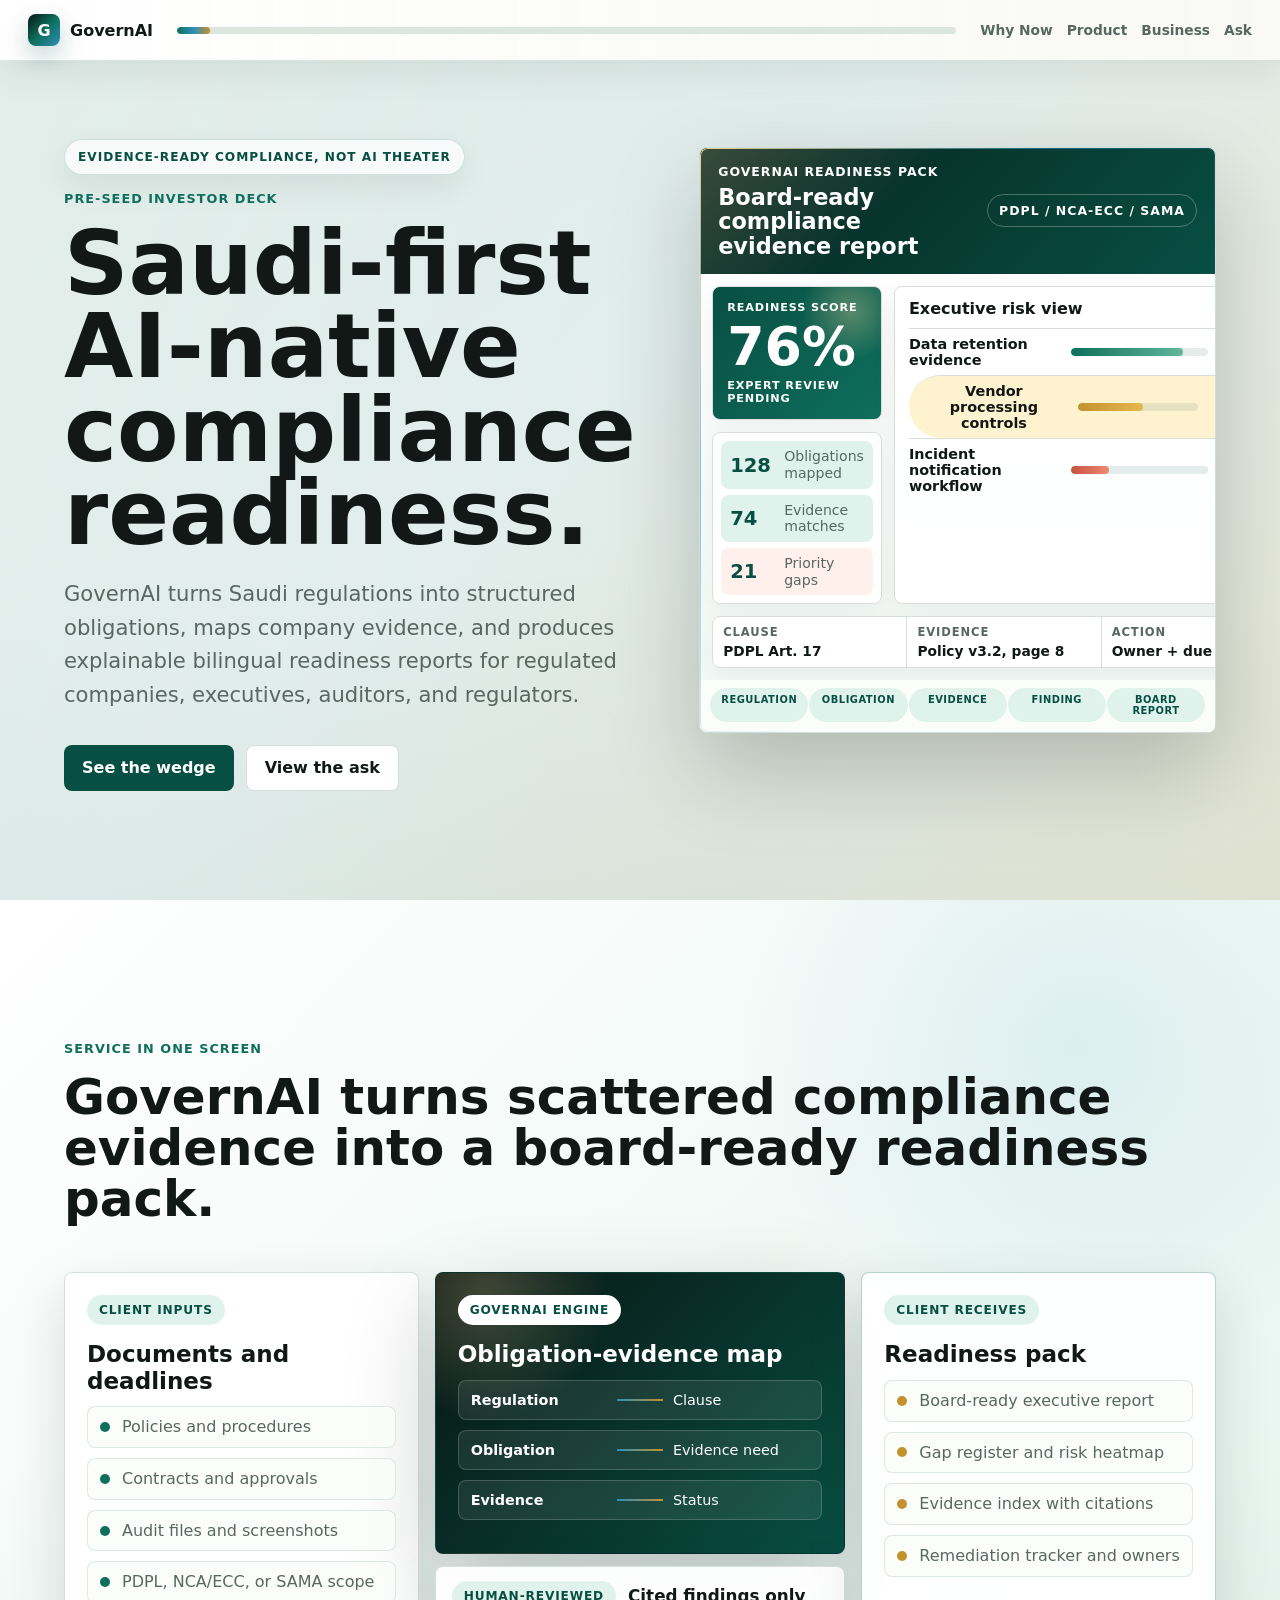
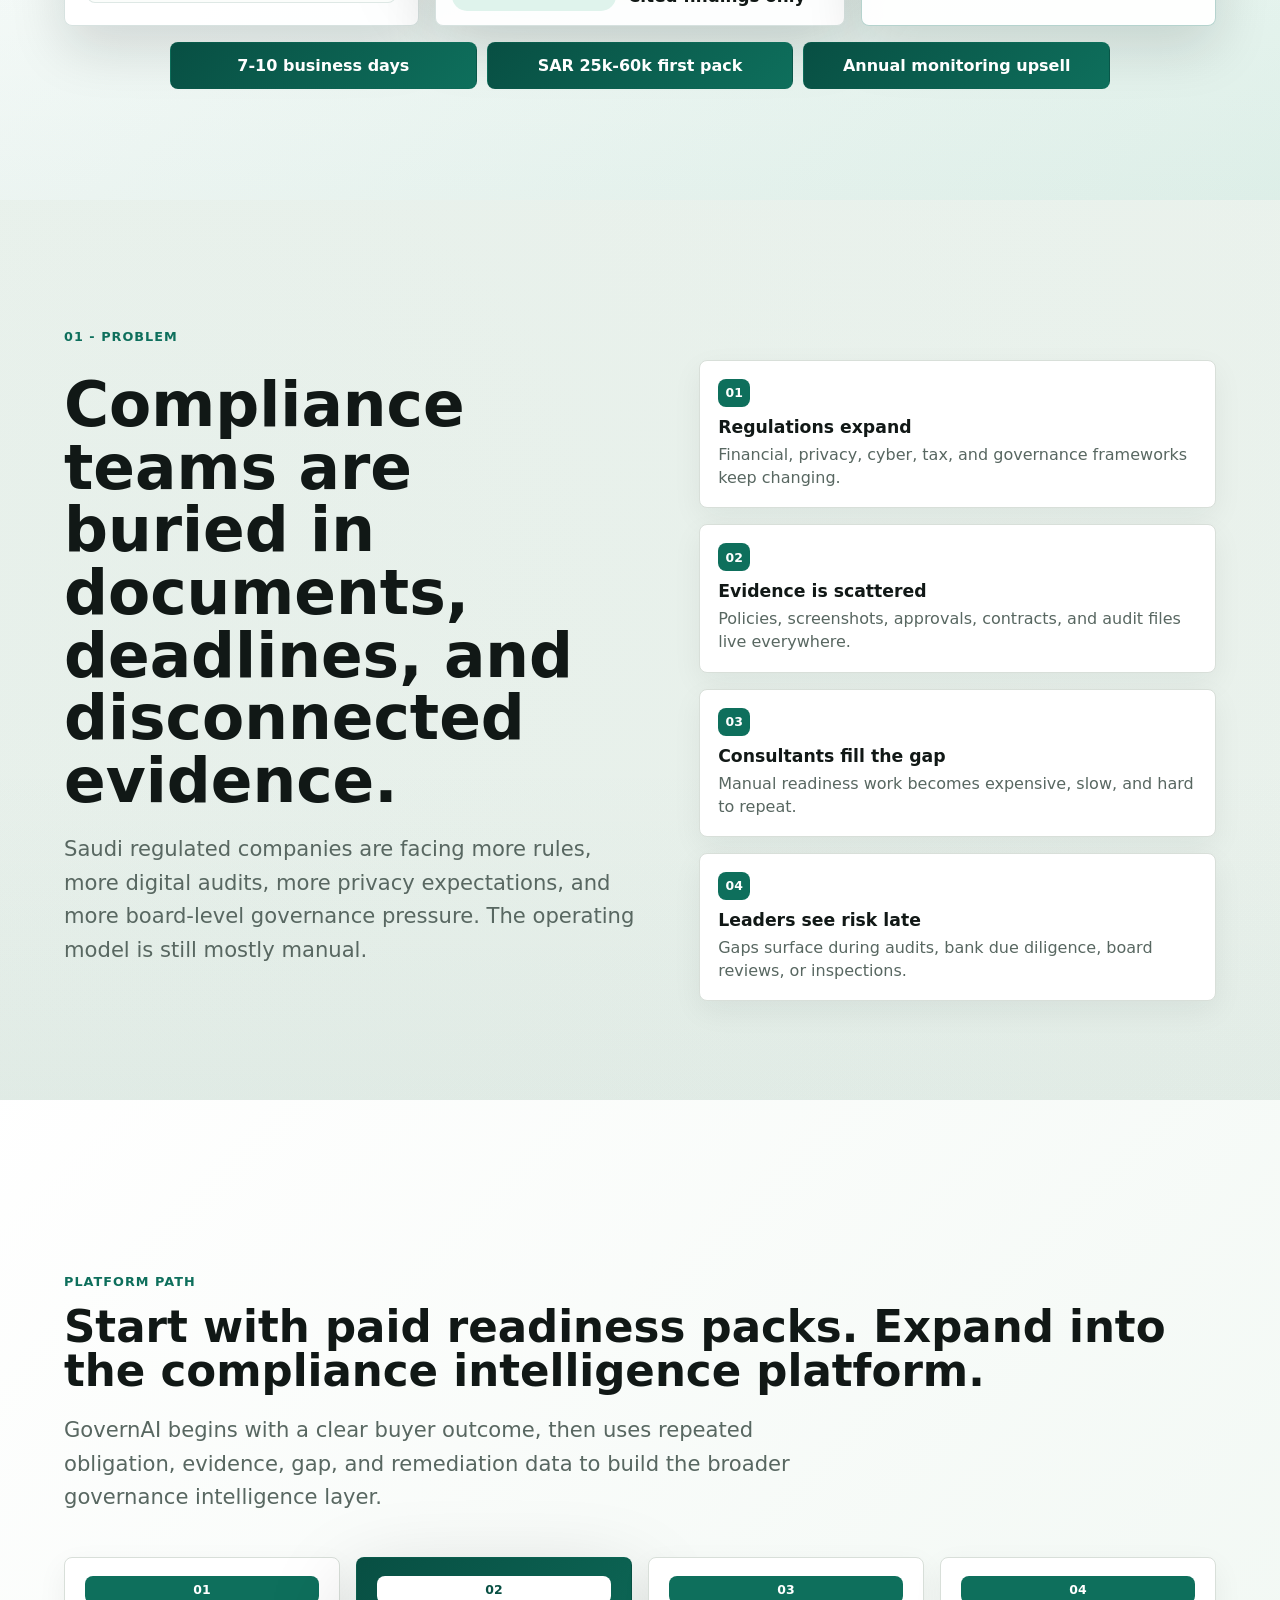
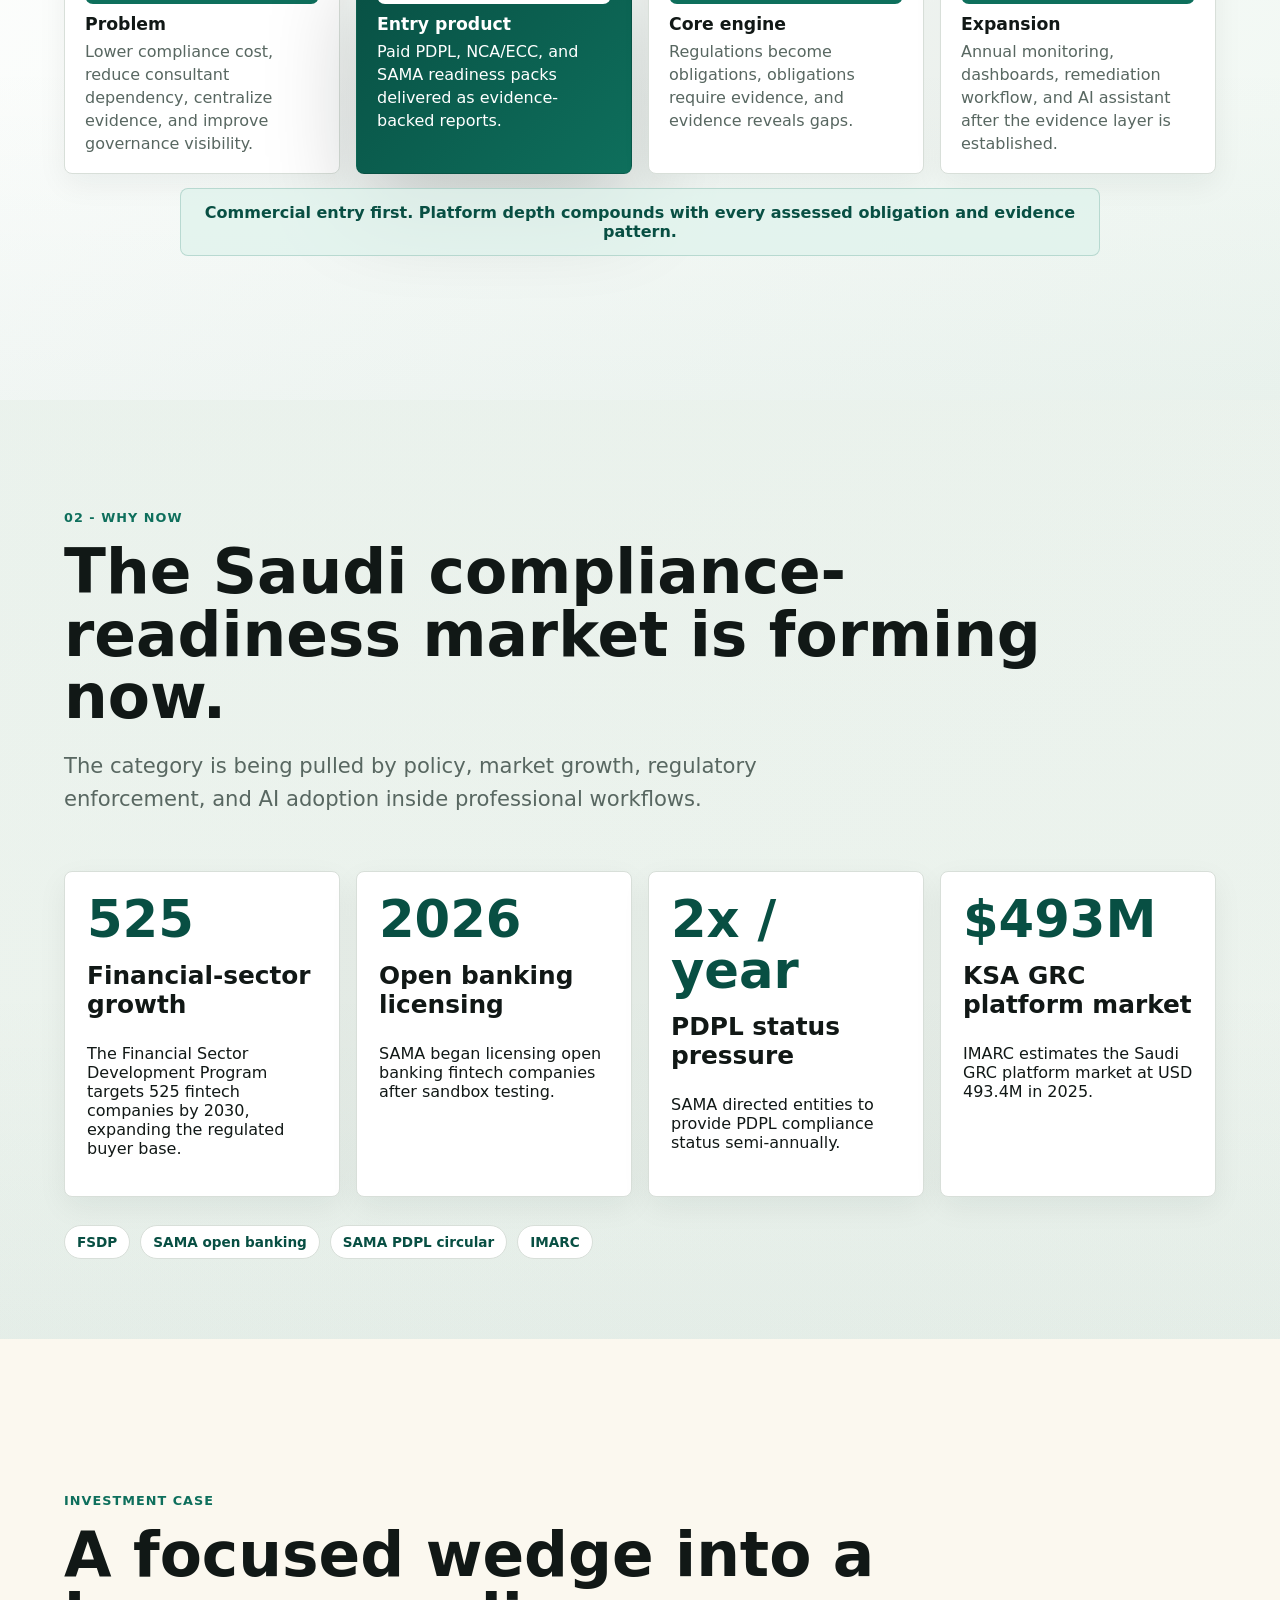
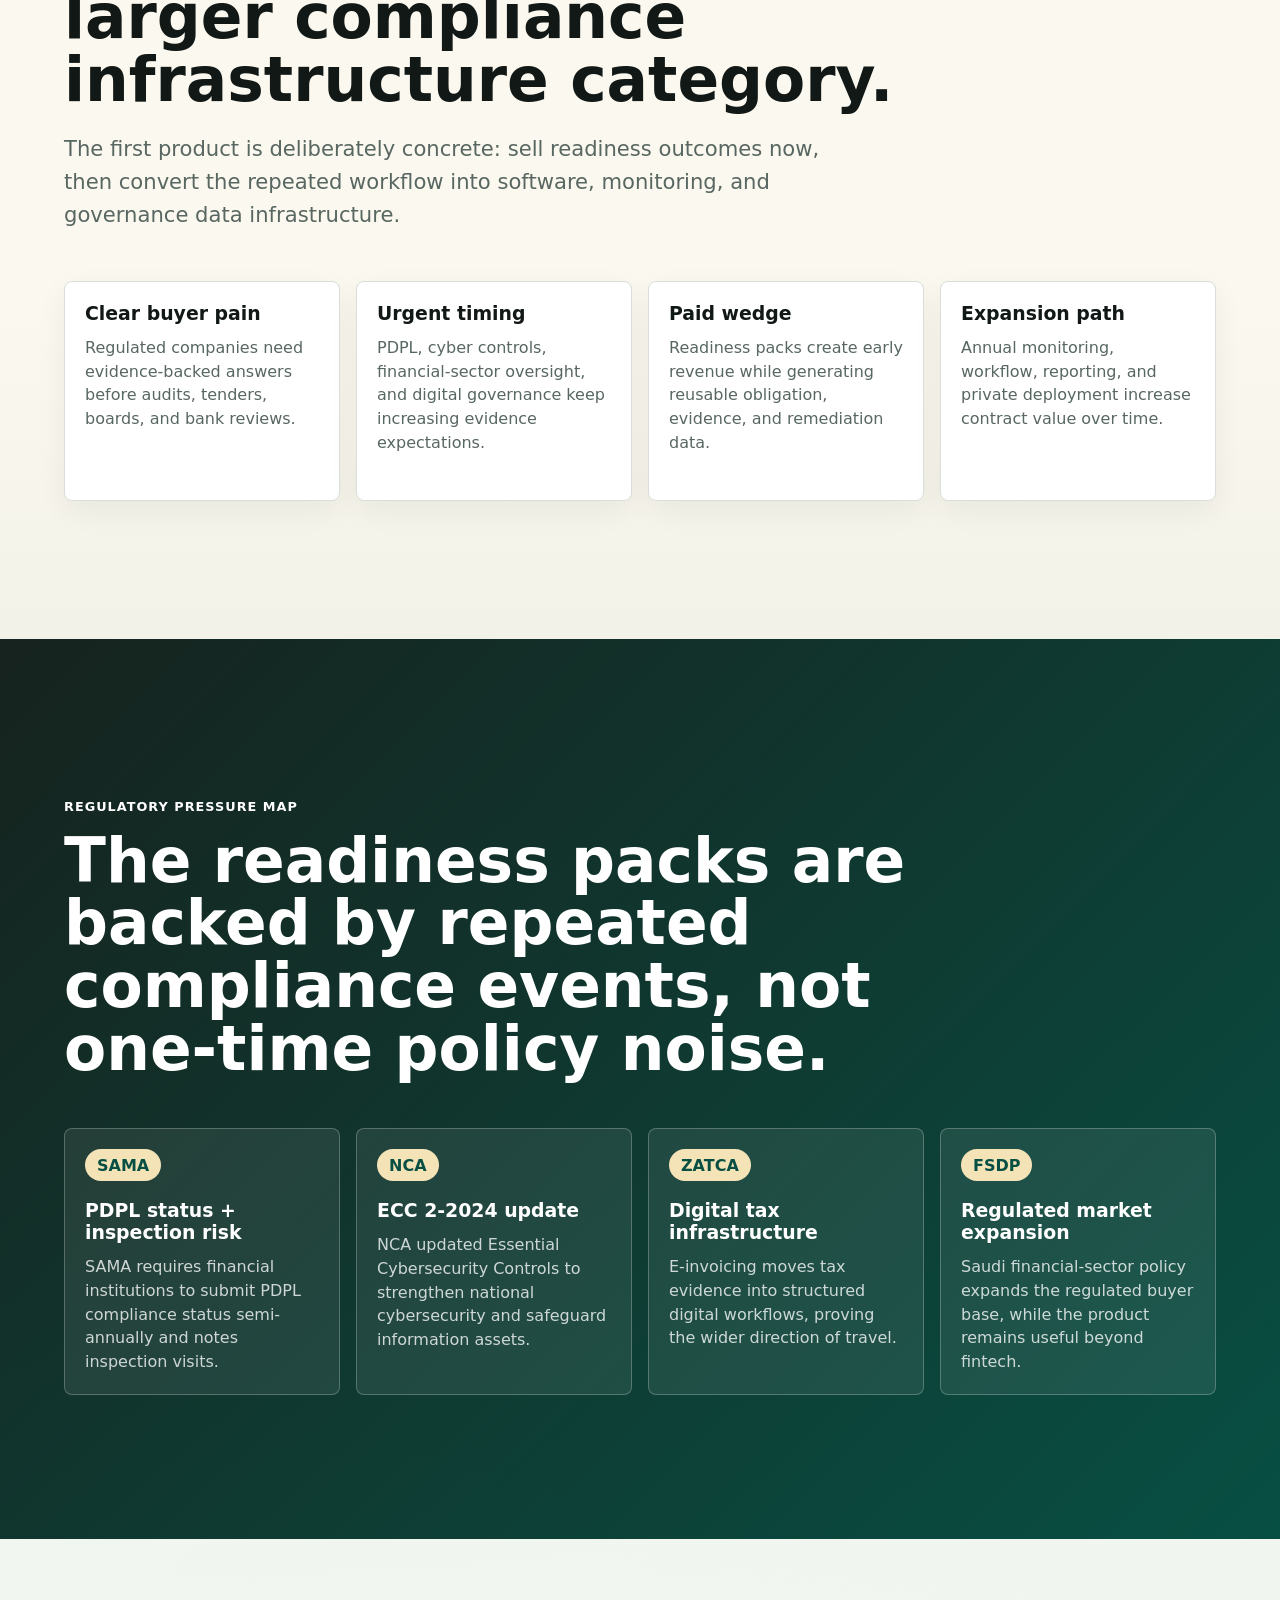
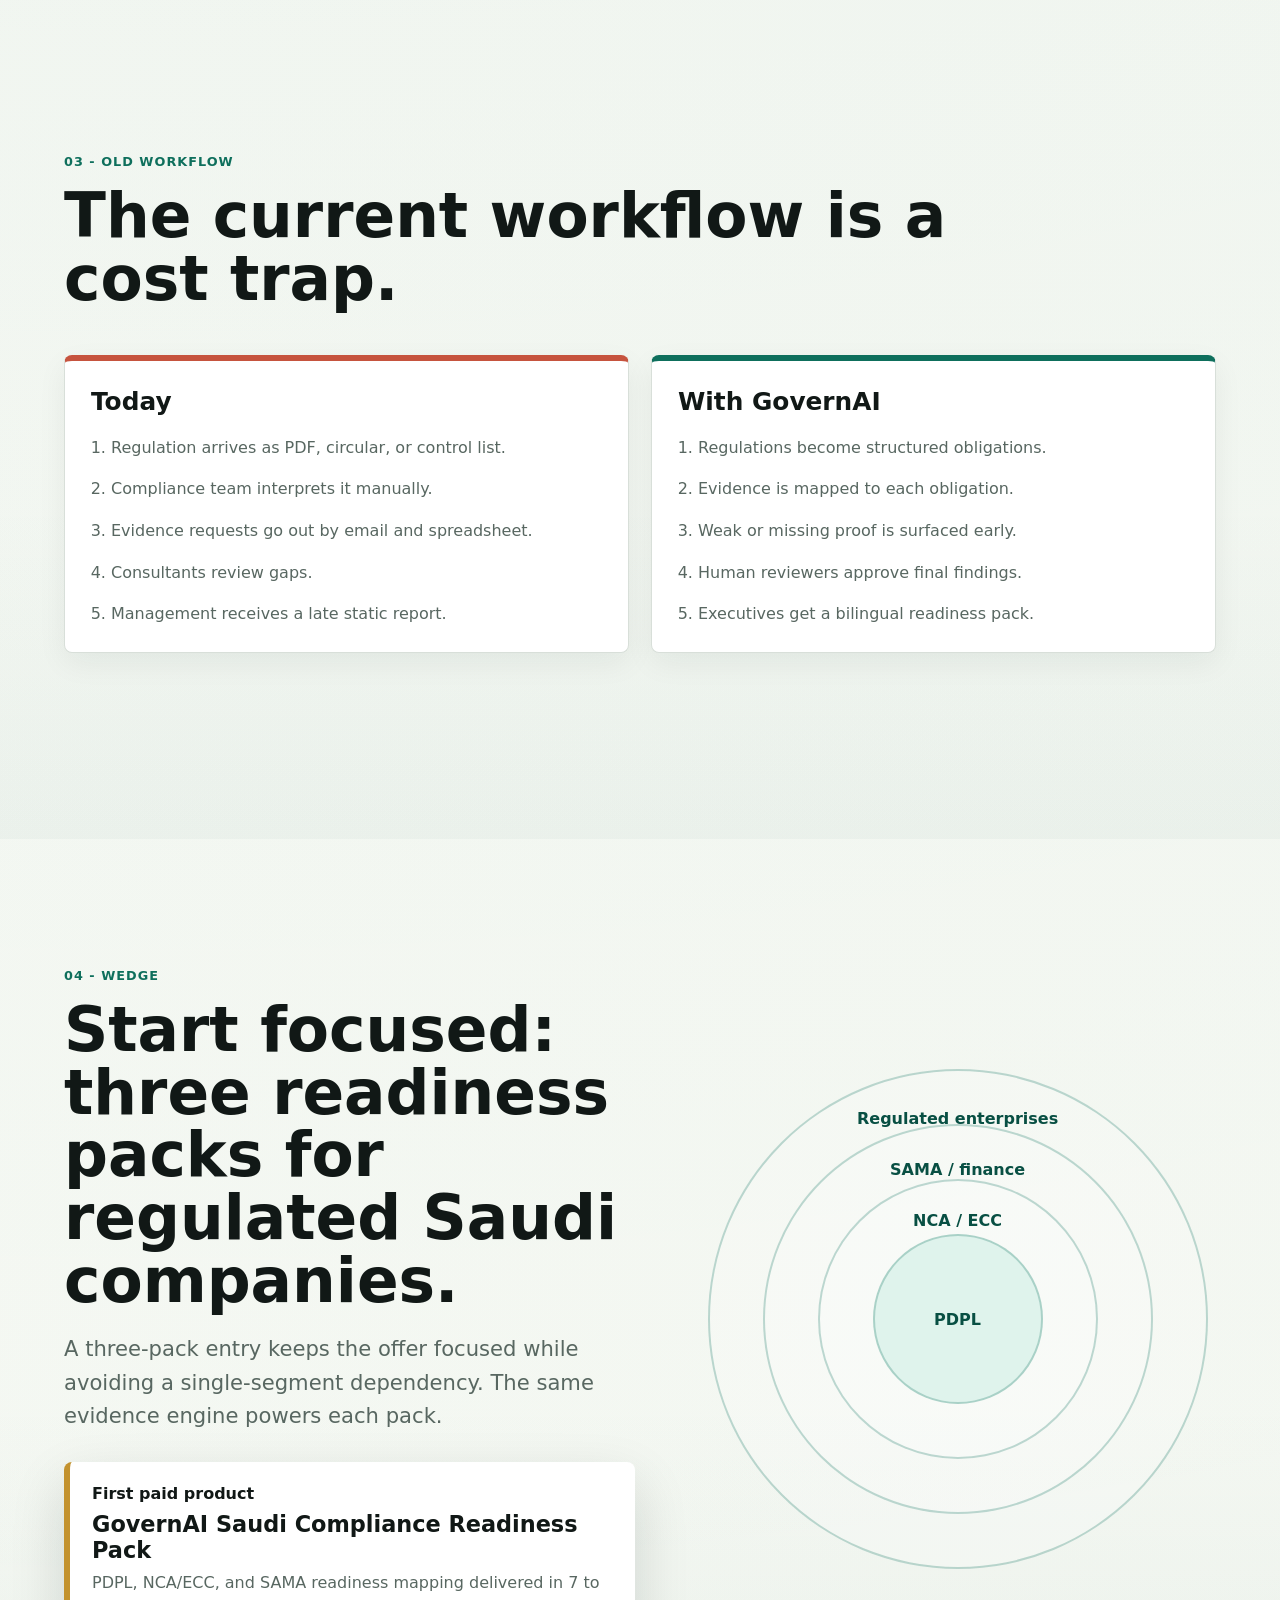
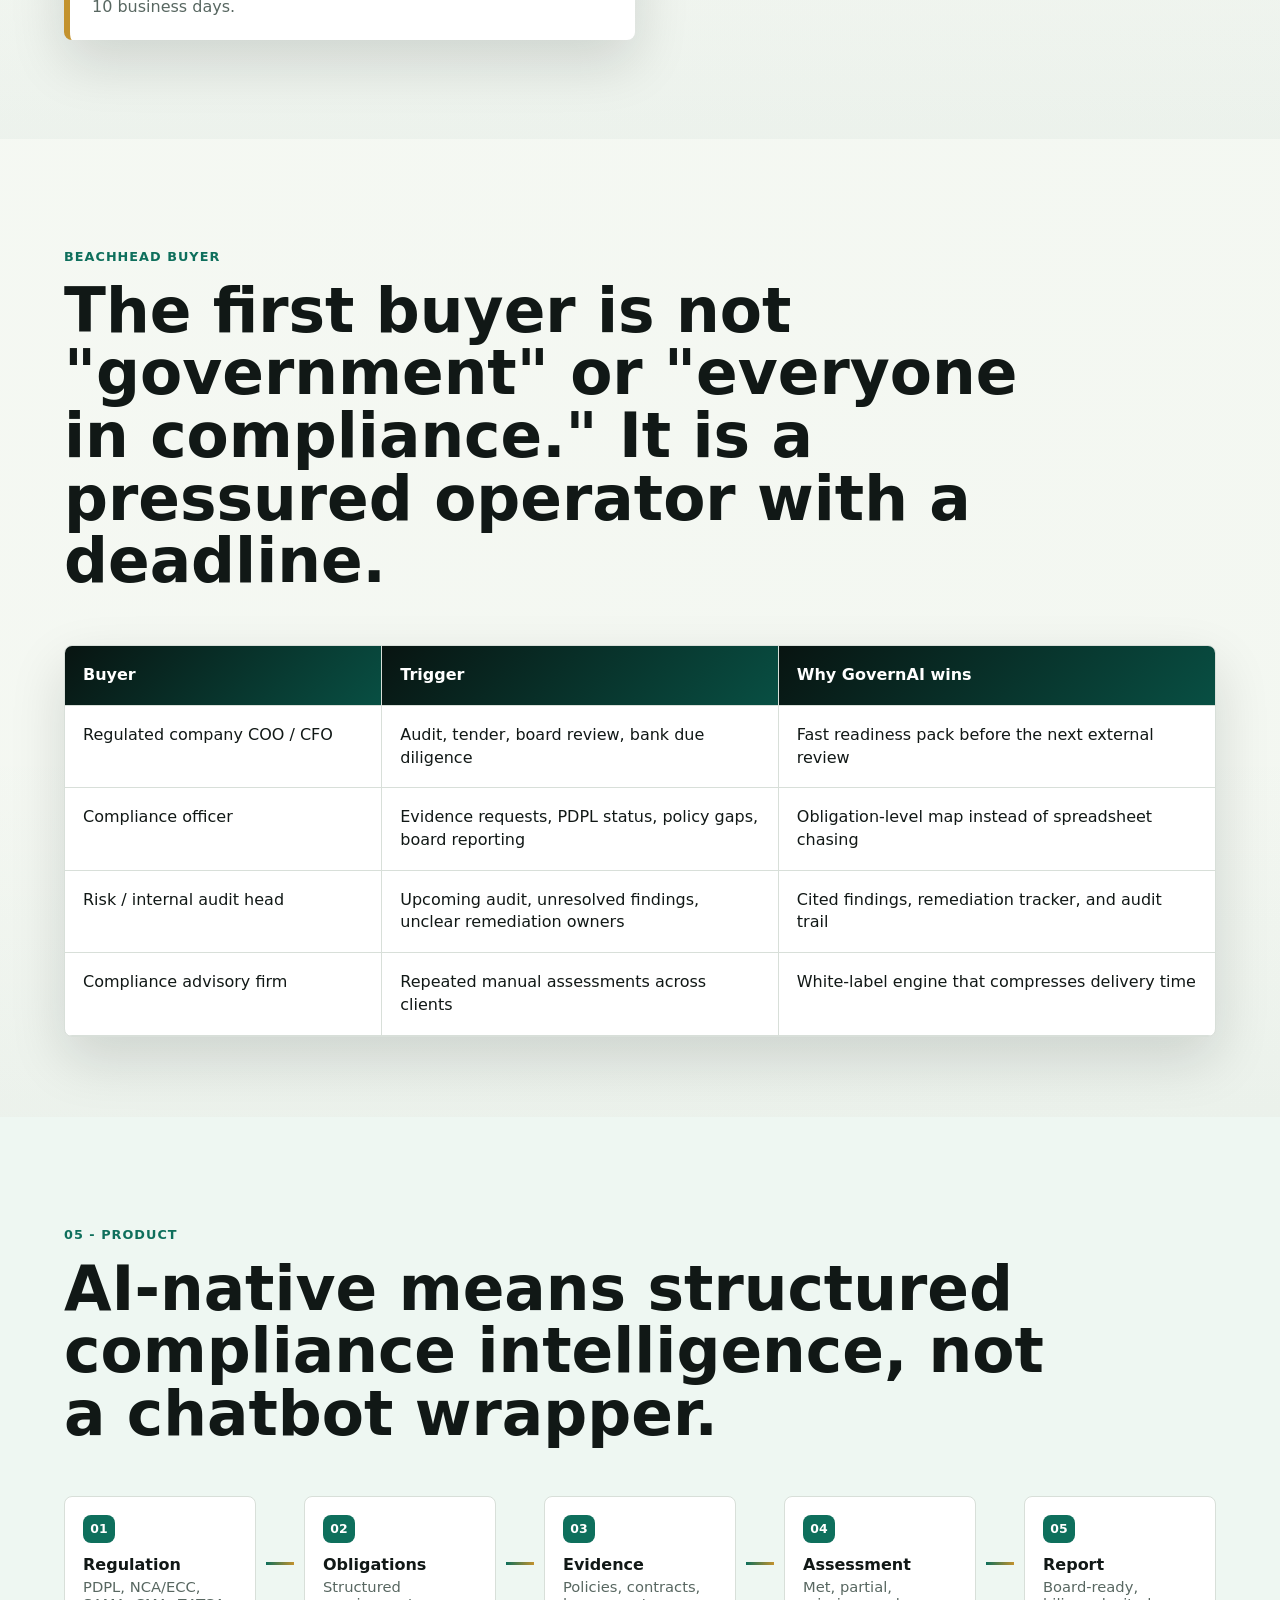
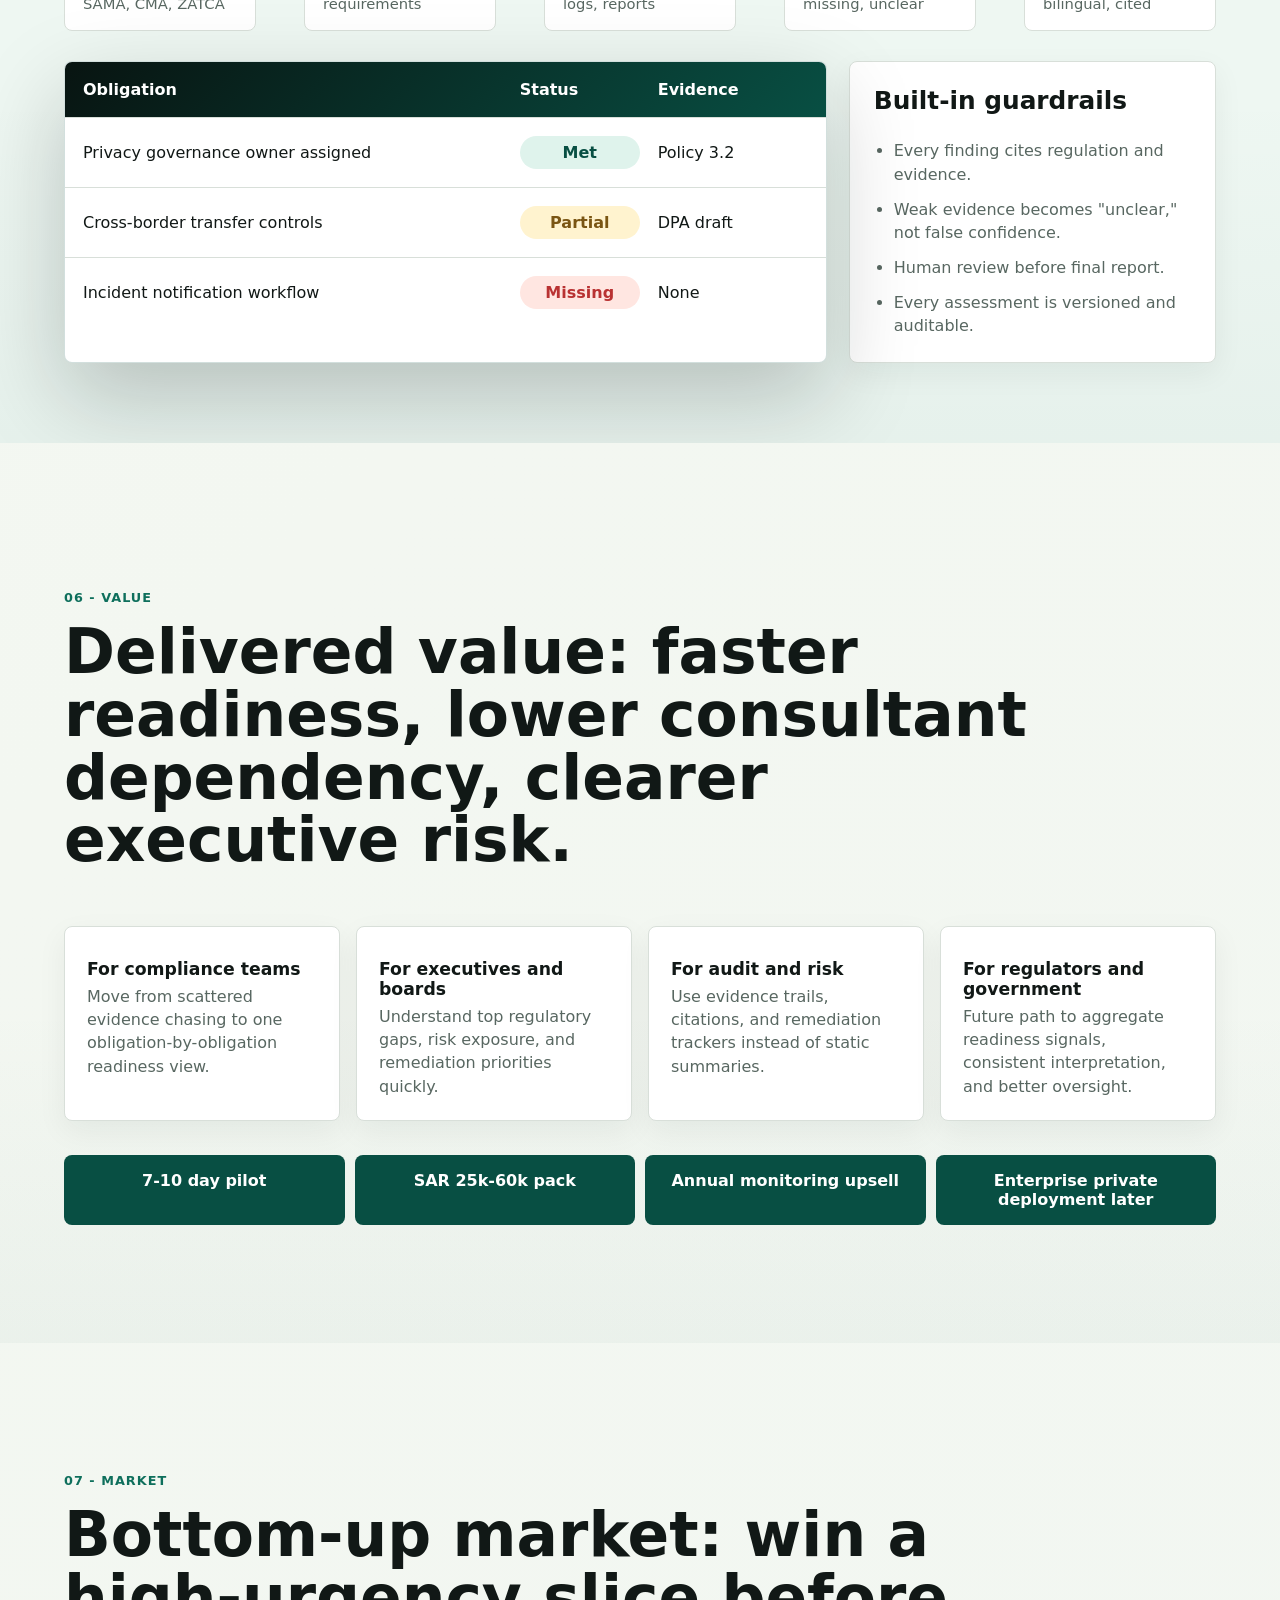
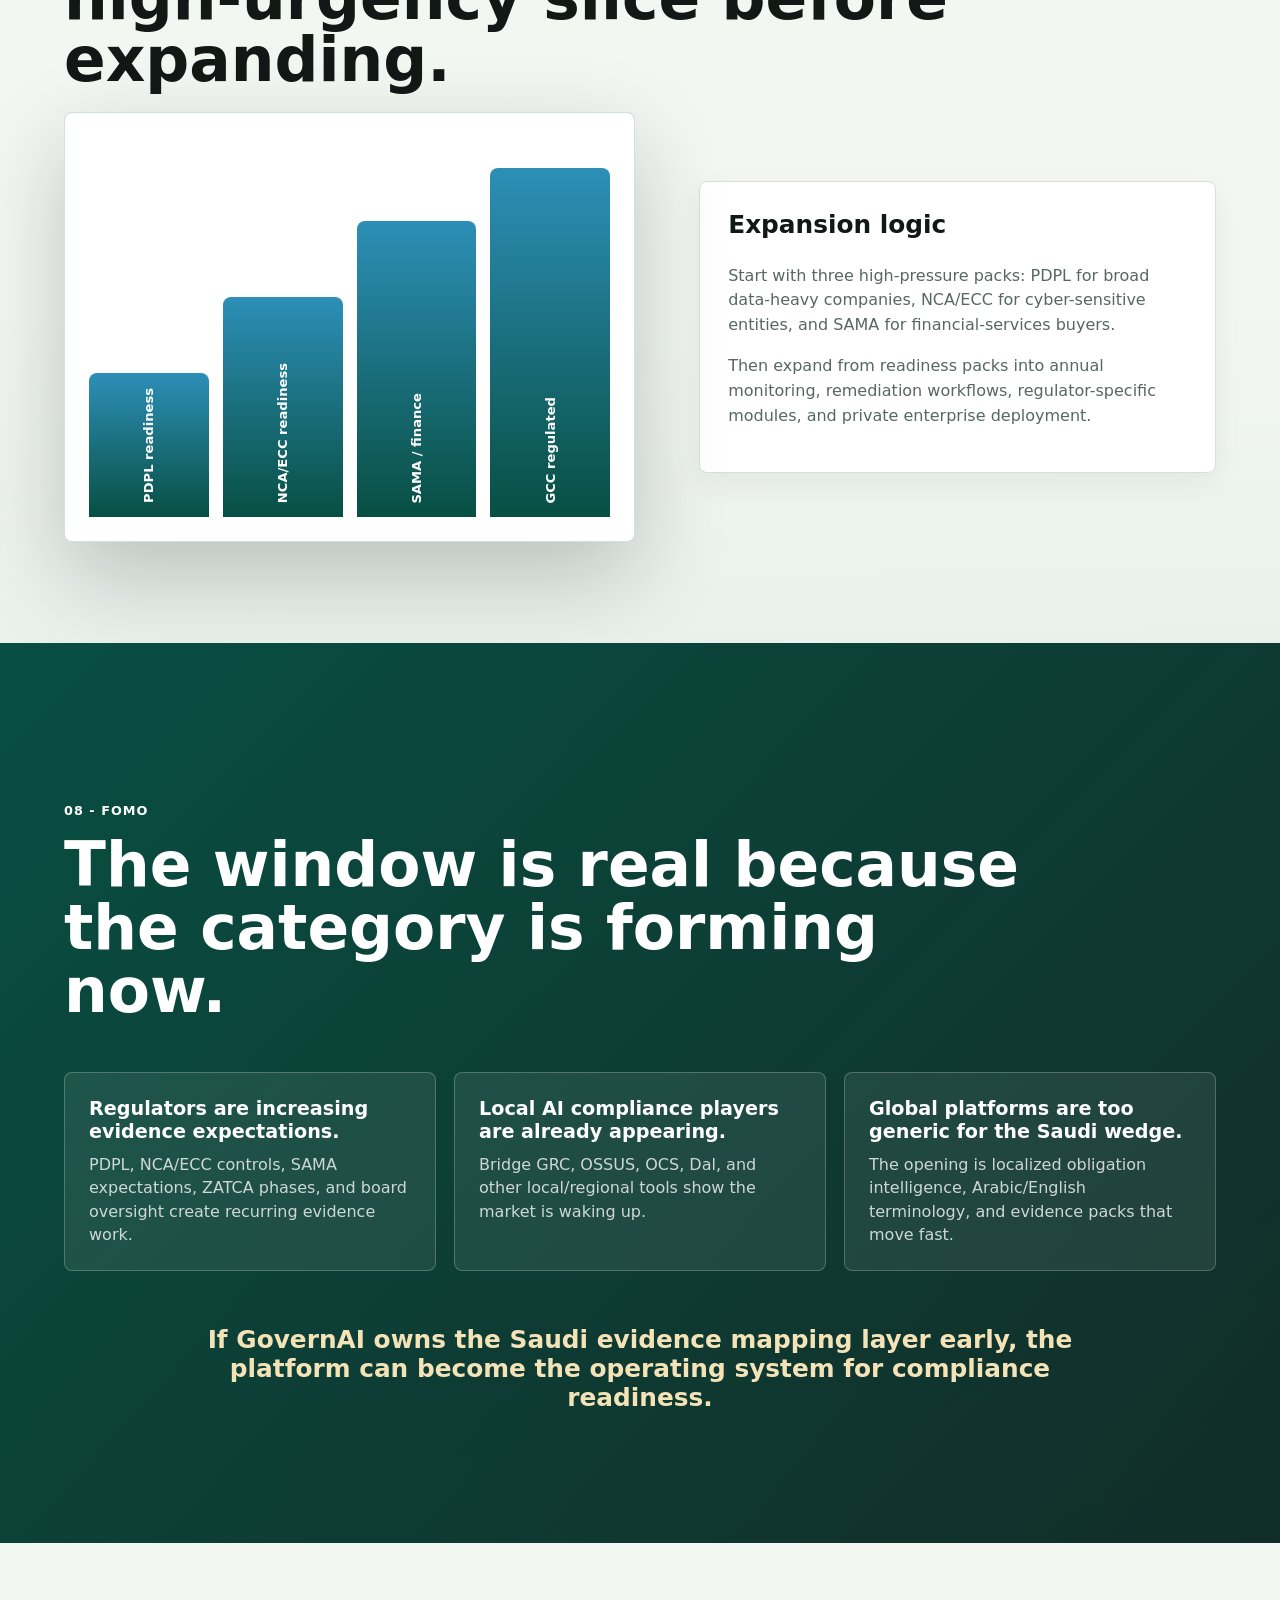
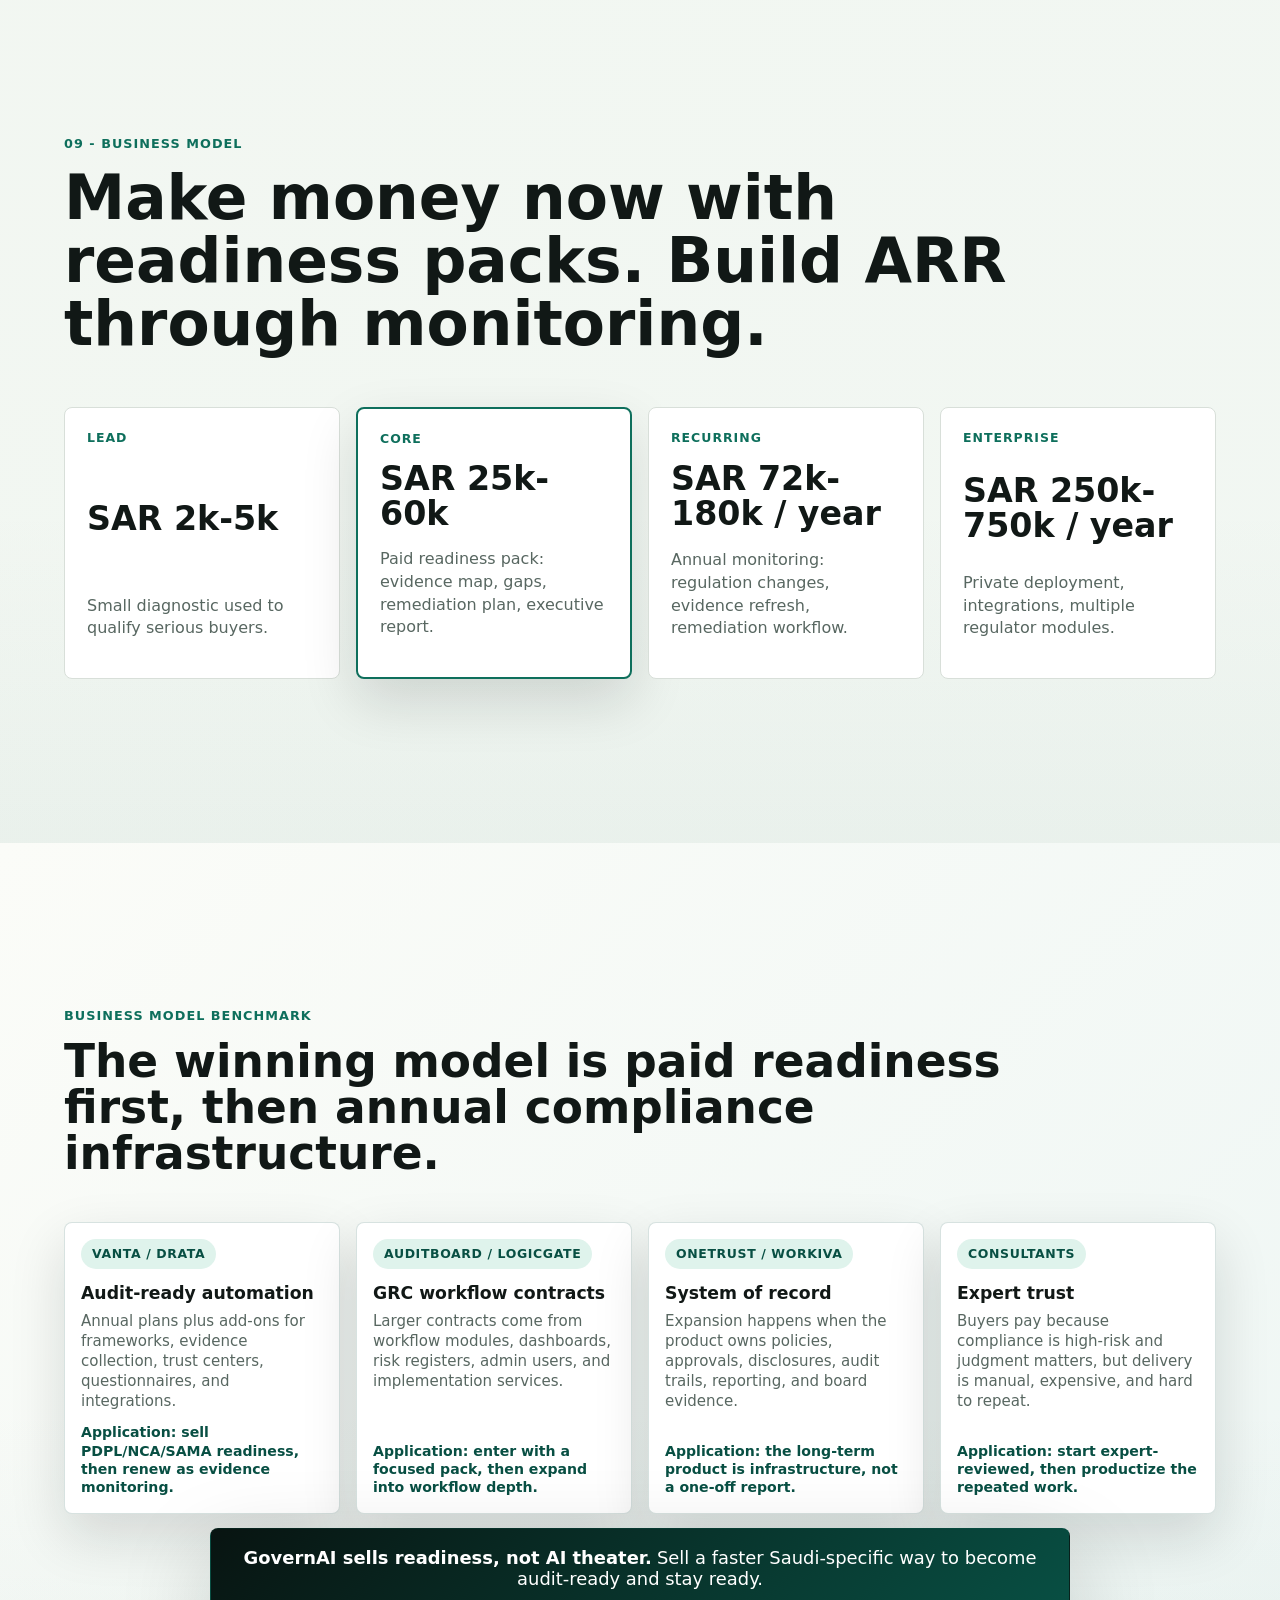
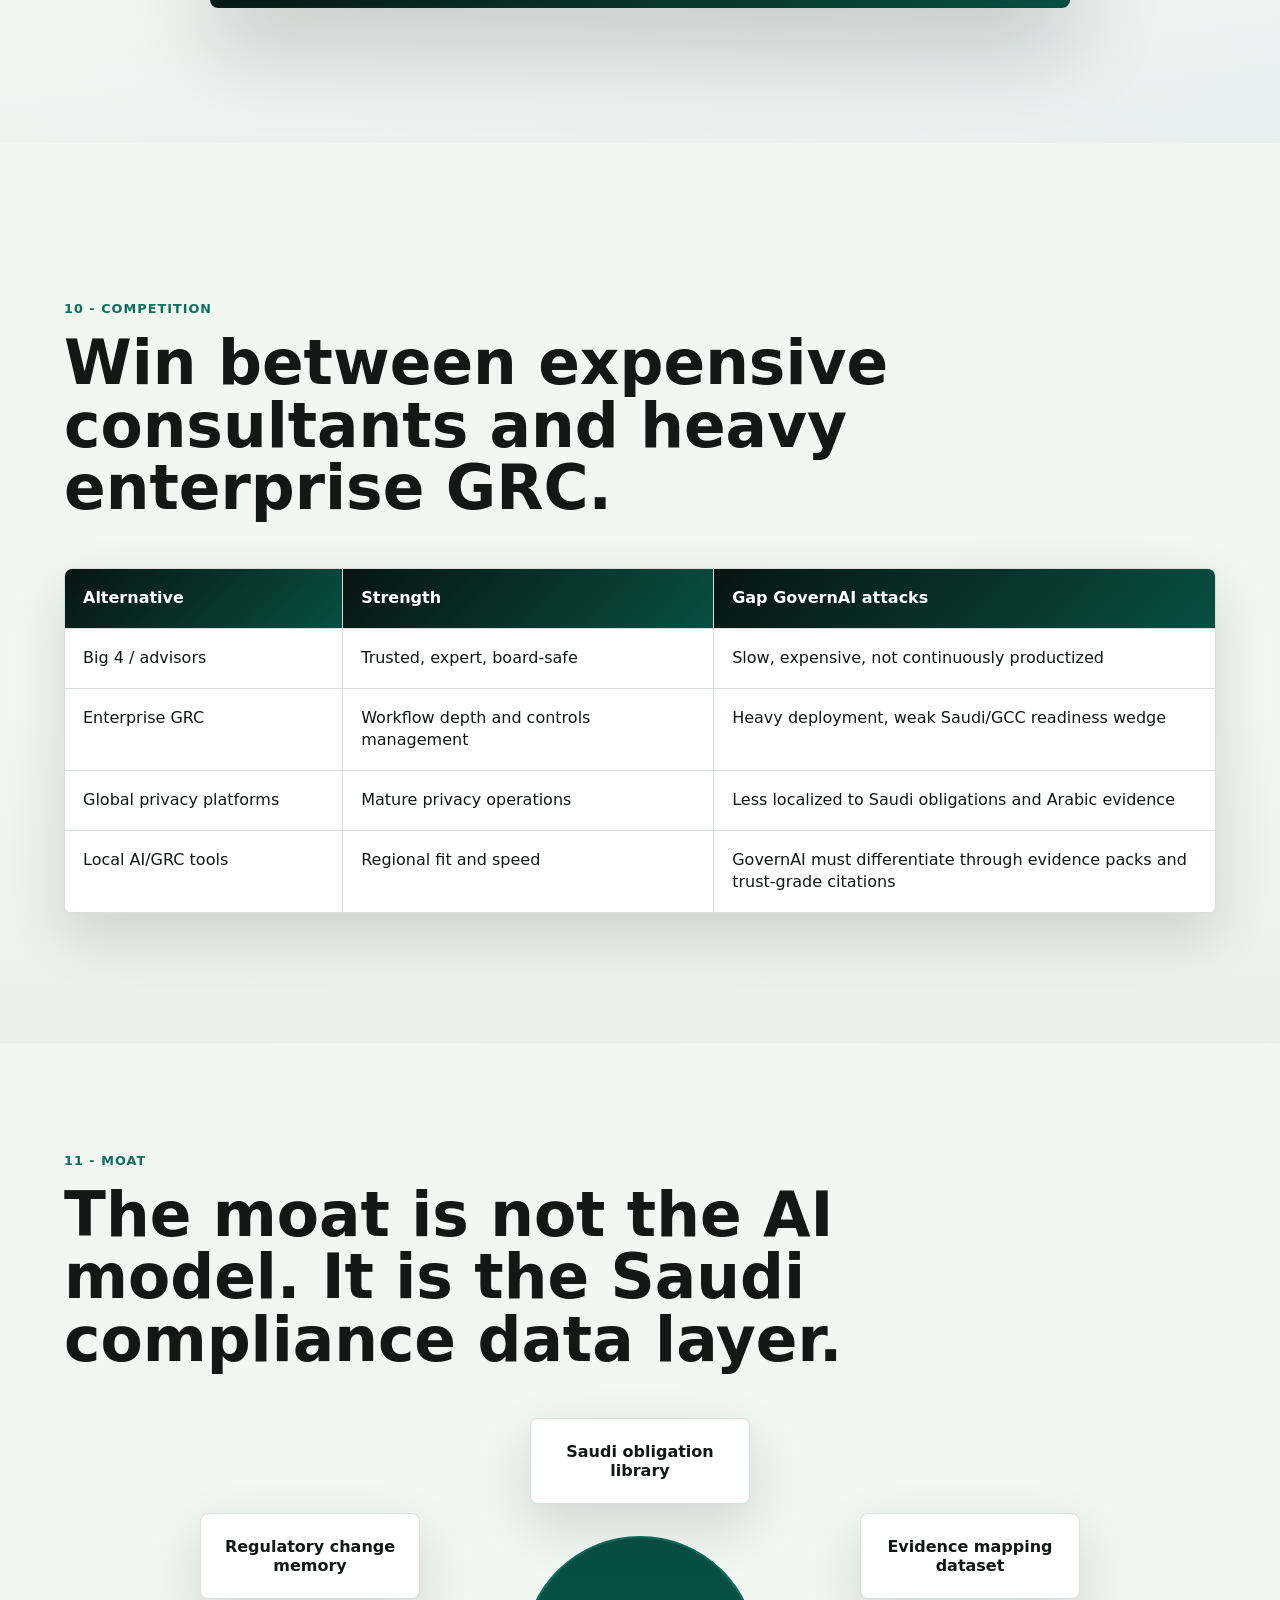
==== commit 985aa17f: "Add visual service explanation slide" ====
--- a/index.html
+++ b/index.html
@@ -8,7 +8,7 @@
       content="GovernAI investor pitch deck: Saudi-first AI-native compliance readiness for regulated companies."
     />
     <title>GovernAI Investor Pitch Deck</title>
-    <link rel="stylesheet" href="src/styles.css?v=report-preview" />
+    <link rel="stylesheet" href="src/styles.css?v=service-visual" />
   </head>
   <body>
     <header class="deck-shell" aria-label="Deck navigation">
@@ -116,34 +116,51 @@
         </div>
       </section>
 
-      <section class="slide plain-english" id="slide-1a" data-title="Plain English">
-        <div class="section-kicker">Plain English</div>
-        <h2>GovernAI helps companies prove they are ready before regulators, auditors, or banks ask.</h2>
-        <div class="plain-grid">
-          <article>
-            <span>1</span>
-            <b>Company uploads documents</b>
-            <p>Policies, procedures, contracts, audit files, risk registers, and screenshots.</p>
-          </article>
-          <article>
-            <span>2</span>
-            <b>GovernAI checks requirements</b>
-            <p>The system maps each Saudi regulatory obligation to the evidence the company already has.</p>
-          </article>
-          <article>
-            <span>3</span>
-            <b>Gaps become an action plan</b>
-            <p>The company sees what is met, partial, missing, or unclear, with citations and remediation tasks.</p>
-          </article>
-          <article>
-            <span>4</span>
-            <b>Leaders get a clean report</b>
-            <p>A bilingual board-ready pack shows the top risks and what must be fixed first.</p>
-          </article>
-        </div>
-        <p class="plain-callout">
-          Simple version: GovernAI is audit-readiness and evidence automation for regulated Saudi and GCC companies.
-        </p>
+      <section class="slide service-explainer" id="slide-1a" data-title="Service">
+        <div class="section-kicker">Service in one screen</div>
+        <h2>GovernAI turns scattered compliance evidence into a board-ready readiness pack.</h2>
+        <div class="service-flow" aria-label="GovernAI service workflow">
+          <article class="service-panel input-panel">
+            <span>Client inputs</span>
+            <b>Documents and deadlines</b>
+            <ul>
+              <li>Policies and procedures</li>
+              <li>Contracts and approvals</li>
+              <li>Audit files and screenshots</li>
+              <li>PDPL, NCA/ECC, or SAMA scope</li>
+            </ul>
+          </article>
+          <div class="service-engine" aria-label="GovernAI evidence mapping engine">
+            <div class="engine-card">
+              <span>GovernAI engine</span>
+              <b>Obligation-evidence map</b>
+              <div class="engine-rows">
+                <p><strong>Regulation</strong><i></i><em>Clause</em></p>
+                <p><strong>Obligation</strong><i></i><em>Evidence need</em></p>
+                <p><strong>Evidence</strong><i></i><em>Status</em></p>
+              </div>
+            </div>
+            <div class="review-badge">
+              <span>Human-reviewed</span>
+              <b>Cited findings only</b>
+            </div>
+          </div>
+          <article class="service-panel output-panel">
+            <span>Client receives</span>
+            <b>Readiness pack</b>
+            <ul>
+              <li>Board-ready executive report</li>
+              <li>Gap register and risk heatmap</li>
+              <li>Evidence index with citations</li>
+              <li>Remediation tracker and owners</li>
+            </ul>
+          </article>
+        </div>
+        <div class="service-strip">
+          <span>7-10 business days</span>
+          <span>SAR 25k-60k first pack</span>
+          <span>Annual monitoring upsell</span>
+        </div>
       </section>
 
       <section class="slide" id="slide-2" data-title="Problem">
--- a/src/styles.css
+++ b/src/styles.css
@@ -681,6 +681,189 @@
   text-align: center;
 }
 
+.service-explainer {
+  background:
+    radial-gradient(circle at 84% 16%, rgba(45, 143, 183, 0.1), transparent 26%),
+    linear-gradient(135deg, rgba(255, 255, 255, 0.98), rgba(223, 243, 236, 0.76)),
+    var(--paper);
+}
+
+.service-explainer h2 {
+  max-width: 1120px;
+  font-size: clamp(2.1rem, 3.9vw, 3.75rem);
+}
+
+.service-flow {
+  width: min(1180px, 100%);
+  display: grid;
+  grid-template-columns: minmax(0, 0.95fr) minmax(300px, 1.1fr) minmax(0, 0.95fr);
+  gap: 16px;
+  align-items: stretch;
+  margin: 28px auto 16px;
+}
+
+.service-panel,
+.engine-card,
+.review-badge {
+  border: 1px solid rgba(8, 79, 67, 0.16);
+  border-radius: 8px;
+  background: rgba(255, 255, 255, 0.94);
+  box-shadow: var(--shadow);
+}
+
+.service-panel {
+  min-height: 300px;
+  padding: 22px;
+}
+
+.service-panel span,
+.engine-card span,
+.review-badge span {
+  display: inline-flex;
+  min-height: 30px;
+  align-items: center;
+  border-radius: 999px;
+  padding: 0 12px;
+  color: var(--green-dark);
+  background: var(--mint);
+  font-size: 0.76rem;
+  font-weight: 900;
+  letter-spacing: 0.07em;
+  text-transform: uppercase;
+}
+
+.service-panel b,
+.engine-card b,
+.review-badge b {
+  display: block;
+  margin: 16px 0 12px;
+  color: var(--ink);
+  font-size: clamp(1.22rem, 1.8vw, 1.55rem);
+  line-height: 1.14;
+}
+
+.service-panel ul {
+  display: grid;
+  gap: 10px;
+  margin: 0;
+  padding: 0;
+  list-style: none;
+}
+
+.service-panel li {
+  position: relative;
+  border: 1px solid rgba(8, 79, 67, 0.12);
+  border-radius: 8px;
+  padding: 10px 12px 10px 34px;
+  color: var(--muted);
+  background: rgba(251, 253, 251, 0.8);
+  line-height: 1.24;
+}
+
+.service-panel li::before {
+  content: "";
+  position: absolute;
+  left: 12px;
+  top: 50%;
+  width: 10px;
+  height: 10px;
+  border-radius: 999px;
+  background: var(--green);
+  transform: translateY(-50%);
+}
+
+.output-panel {
+  border-color: rgba(14, 111, 92, 0.3);
+}
+
+.output-panel li::before {
+  background: var(--gold);
+}
+
+.service-engine {
+  display: grid;
+  grid-template-rows: 1fr auto;
+  gap: 12px;
+}
+
+.engine-card {
+  padding: 22px;
+  color: white;
+  background:
+    radial-gradient(circle at 12% 8%, rgba(241, 217, 159, 0.24), transparent 28%),
+    linear-gradient(135deg, var(--night), var(--green-dark));
+  box-shadow: var(--deep-shadow);
+}
+
+.engine-card span {
+  color: var(--green-dark);
+  background: white;
+}
+
+.engine-card b {
+  color: white;
+}
+
+.engine-rows {
+  display: grid;
+  gap: 10px;
+}
+
+.engine-rows p {
+  display: grid;
+  grid-template-columns: 1fr 46px 1fr;
+  align-items: center;
+  gap: 10px;
+  margin: 0;
+  border: 1px solid rgba(255, 255, 255, 0.18);
+  border-radius: 8px;
+  padding: 11px 12px;
+  background: rgba(255, 255, 255, 0.08);
+}
+
+.engine-rows strong,
+.engine-rows em {
+  color: white;
+  font-style: normal;
+  font-size: 0.9rem;
+}
+
+.engine-rows i {
+  height: 2px;
+  background: linear-gradient(90deg, var(--cyan), var(--gold));
+}
+
+.review-badge {
+  display: grid;
+  grid-template-columns: auto 1fr;
+  align-items: center;
+  gap: 12px;
+  padding: 14px 16px;
+}
+
+.review-badge b {
+  margin: 0;
+  font-size: 1.05rem;
+}
+
+.service-strip {
+  width: min(940px, 100%);
+  display: grid;
+  grid-template-columns: repeat(3, minmax(0, 1fr));
+  gap: 10px;
+  margin: 0 auto;
+}
+
+.service-strip span {
+  border: 1px solid rgba(14, 111, 92, 0.18);
+  border-radius: 8px;
+  padding: 13px 14px;
+  color: white;
+  background: linear-gradient(135deg, var(--green-dark), var(--green));
+  font-weight: 850;
+  text-align: center;
+}
+
 .benchmark {
   background:
     linear-gradient(135deg, #fbfcf8 0%, #eef6f4 100%),
@@ -1558,6 +1741,7 @@
 }
 
 body[data-active-slide="1"] .slide-controls,
+body[data-active-slide="2"] .slide-controls,
 body[data-active-slide="24"] .slide-controls {
   display: none;
 }
@@ -1966,6 +2150,7 @@
   .market-layout,
   .ask-layout,
   .product-grid,
+  .service-flow,
   .before-after {
     grid-template-columns: 1fr;
   }
@@ -2121,6 +2306,10 @@
     width: 100%;
   }
 
+  .service-strip {
+    grid-template-columns: 1fr;
+  }
+
   .slide-controls {
     display: none;
   }
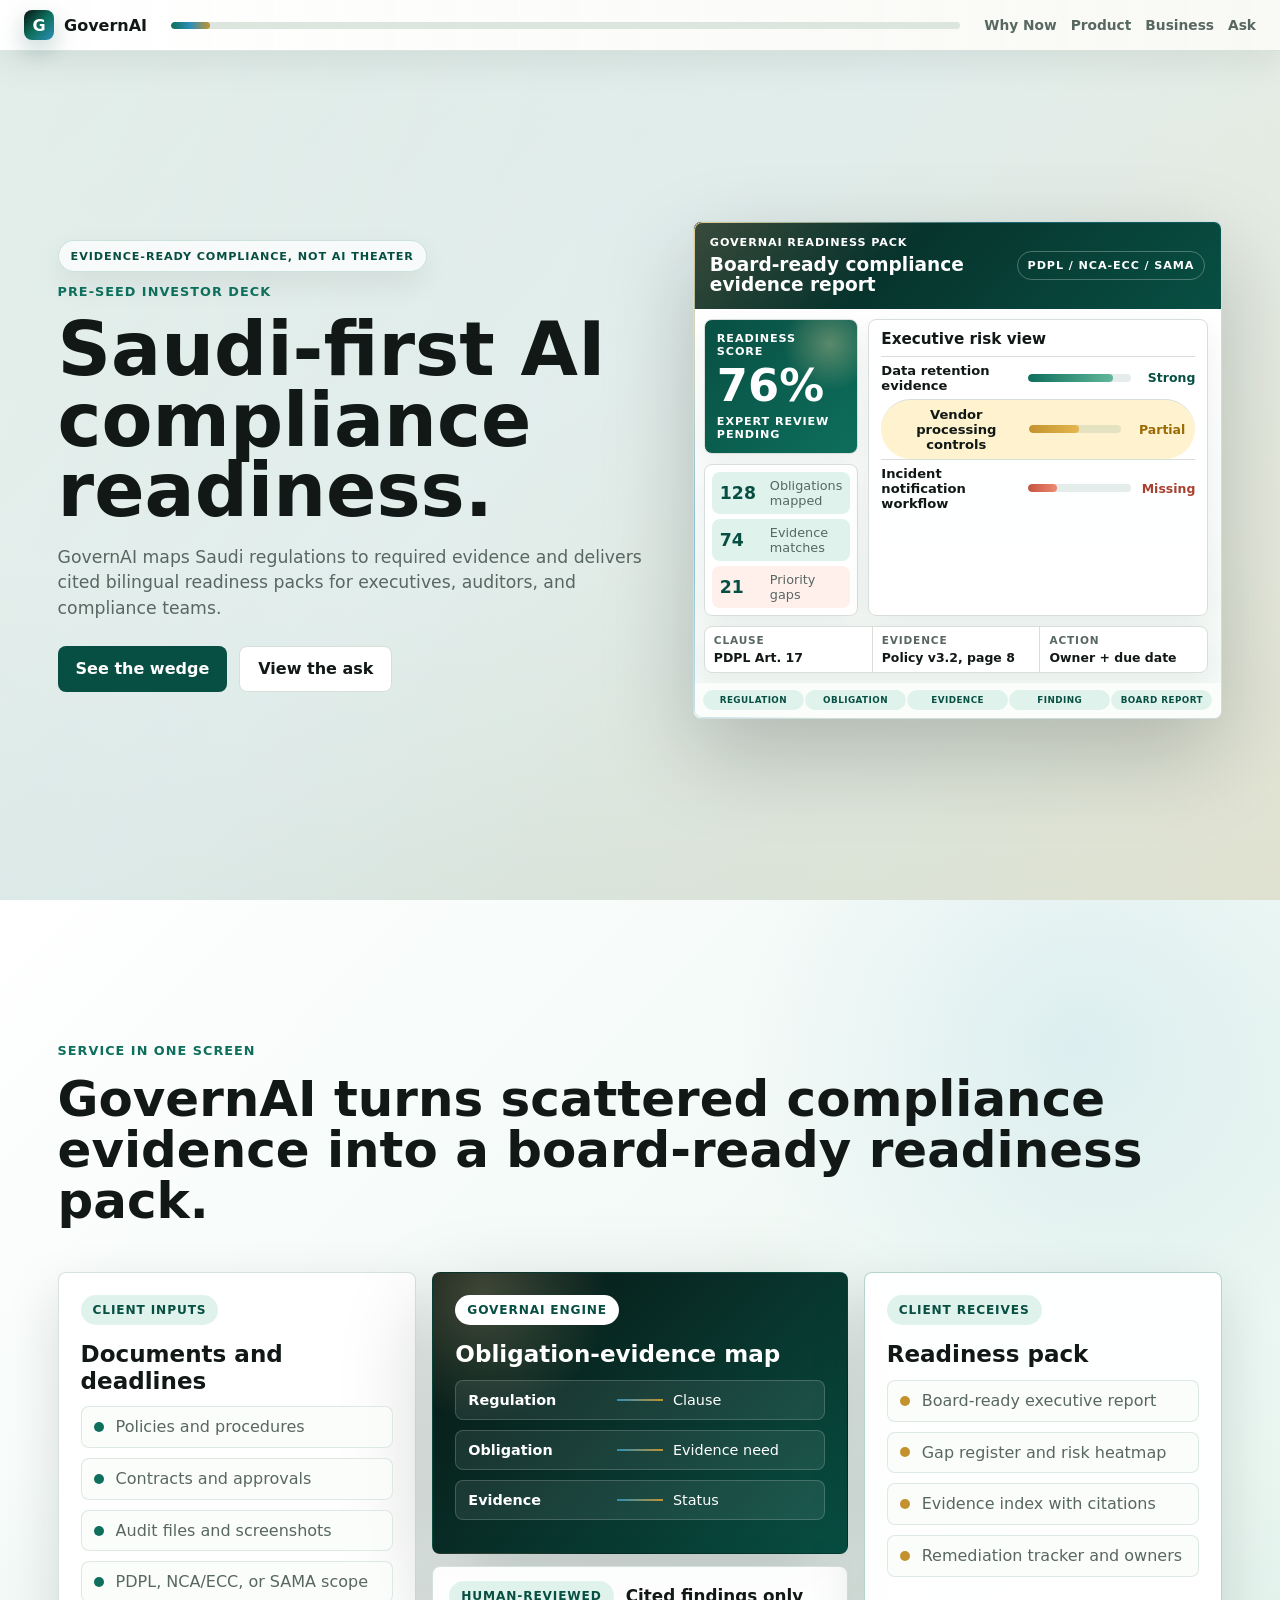
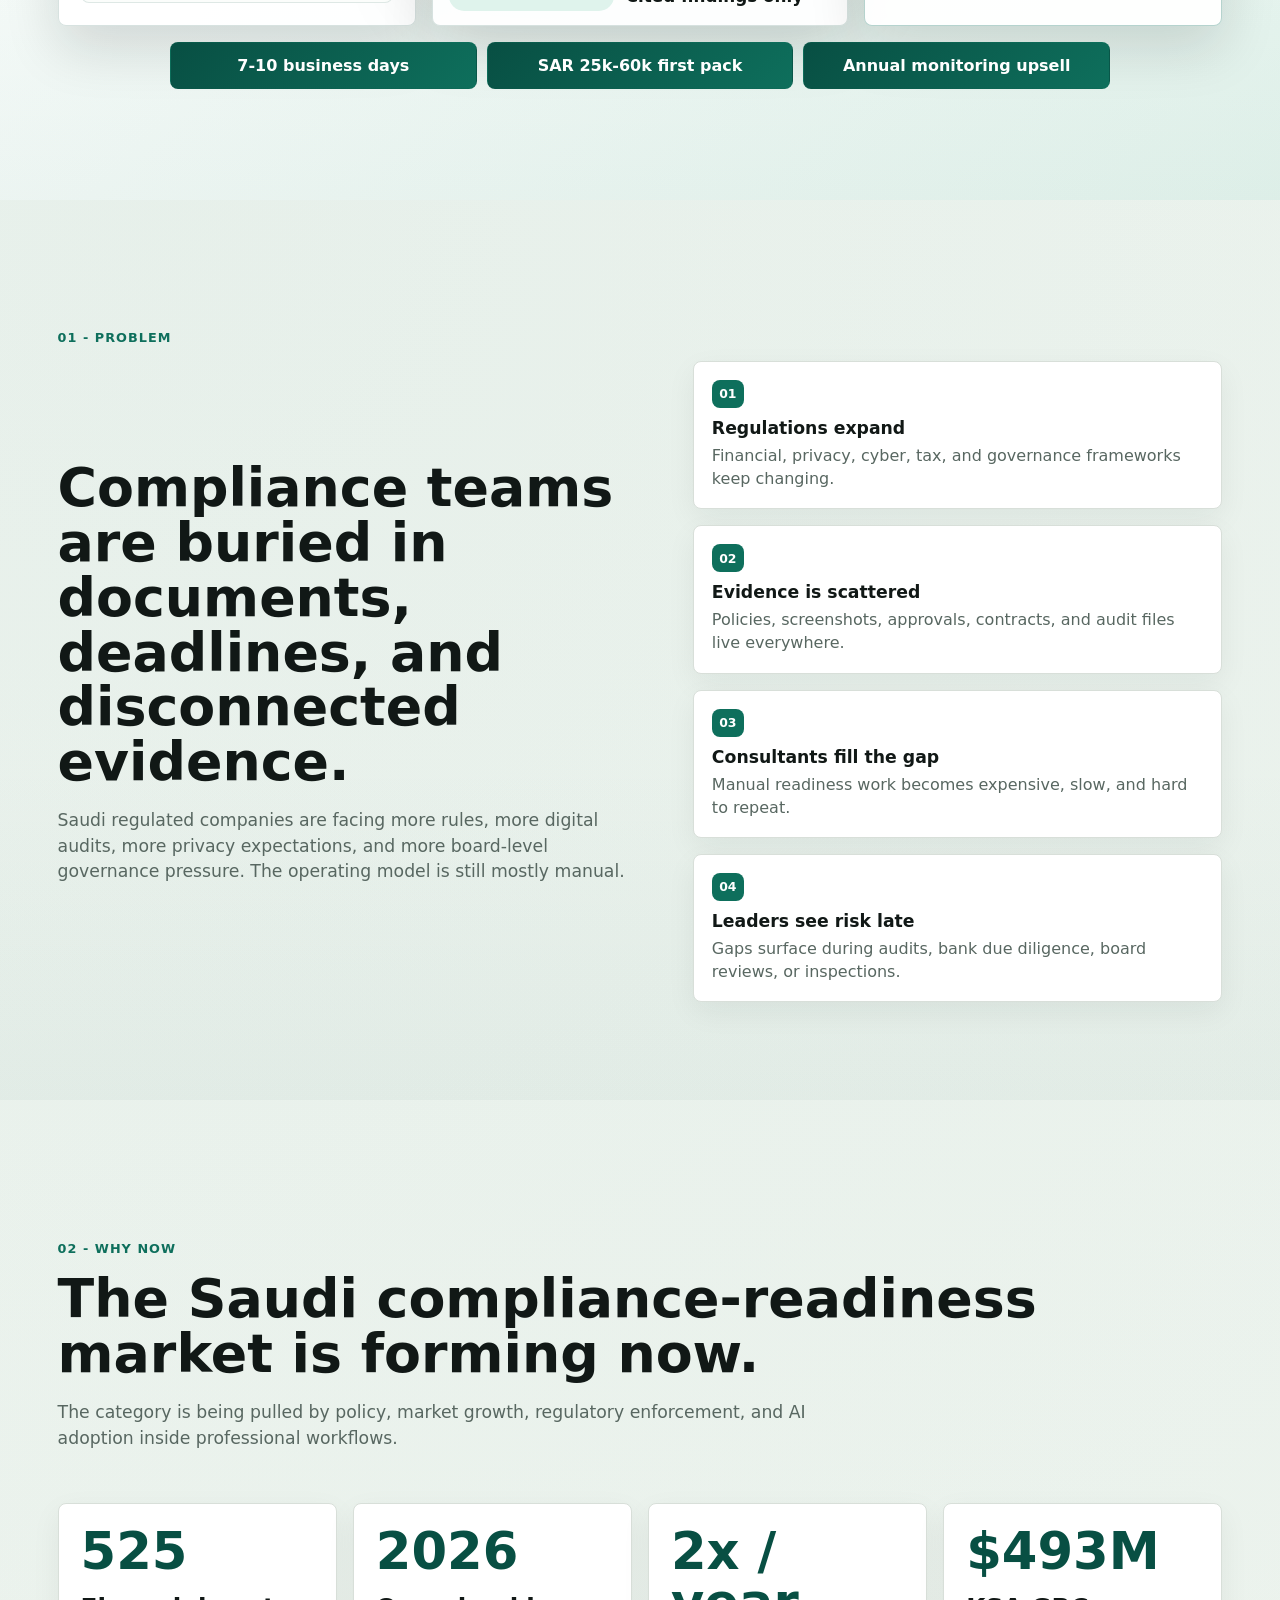
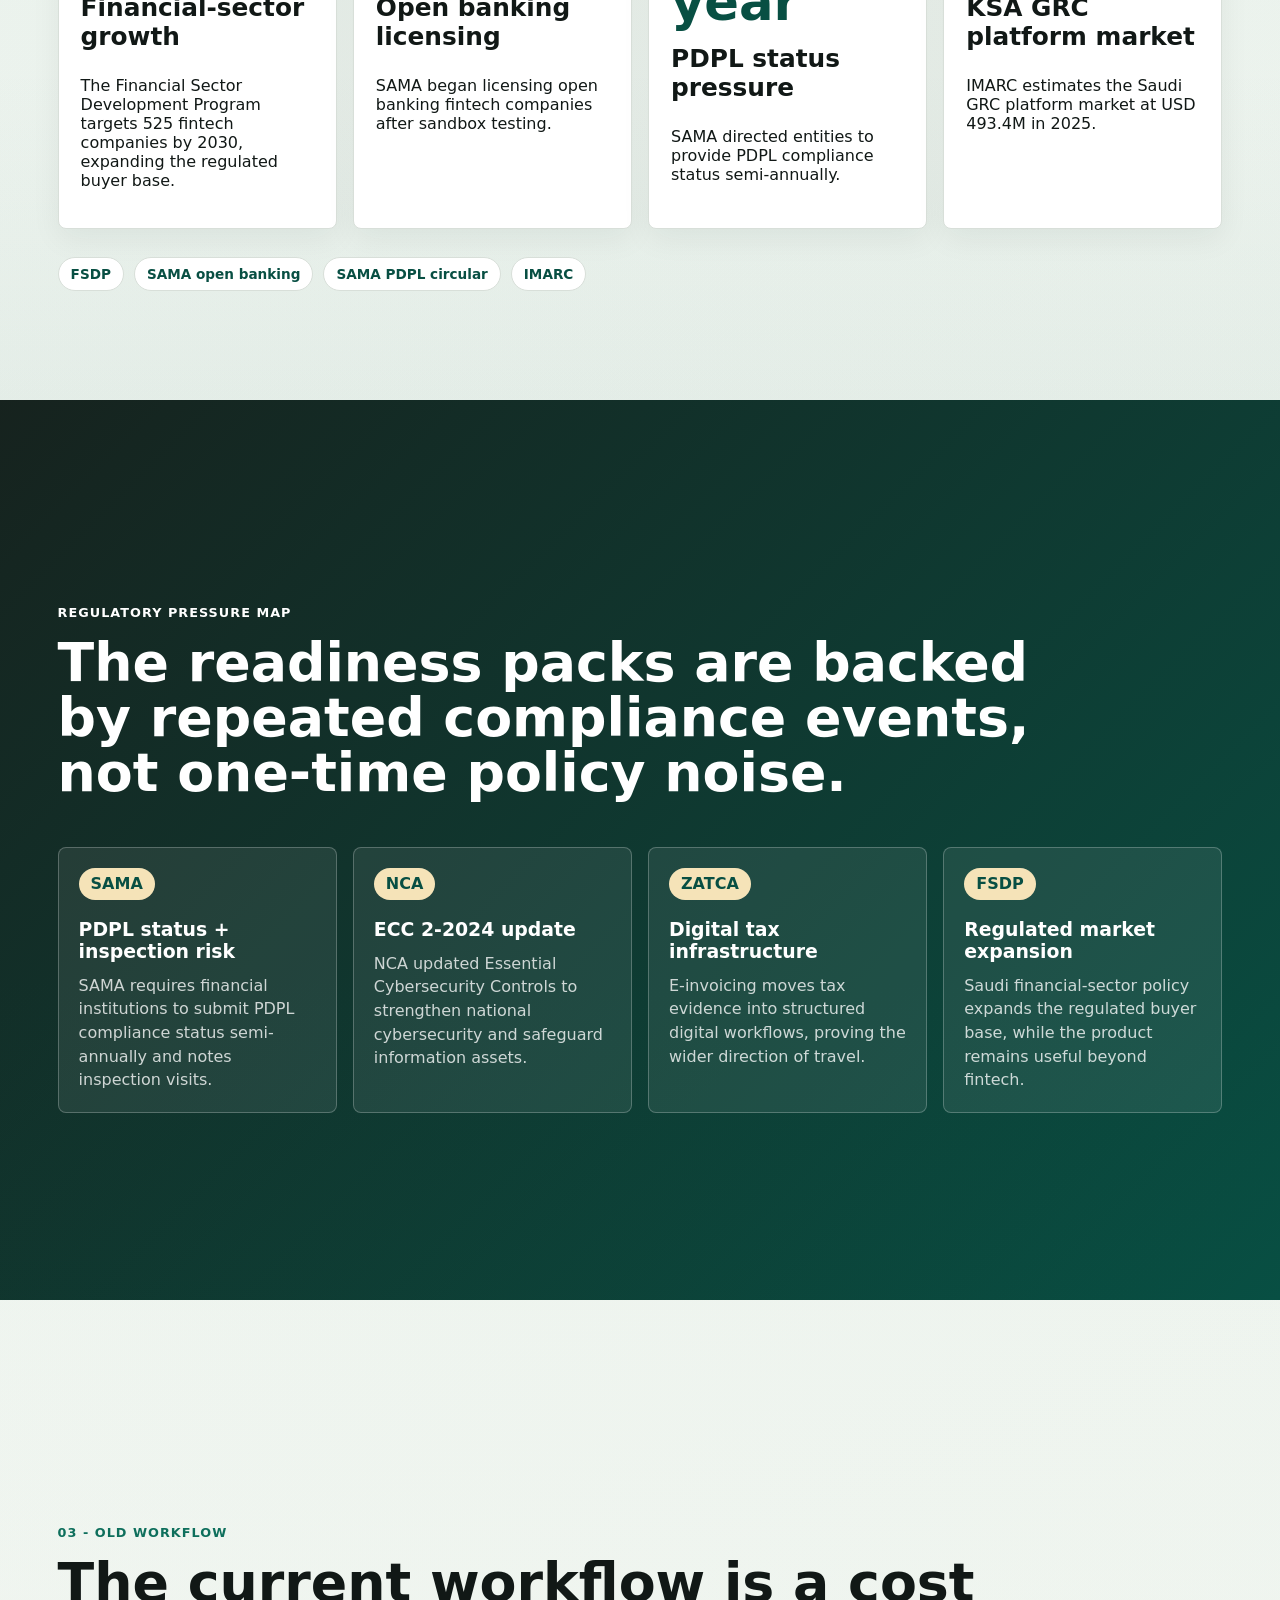
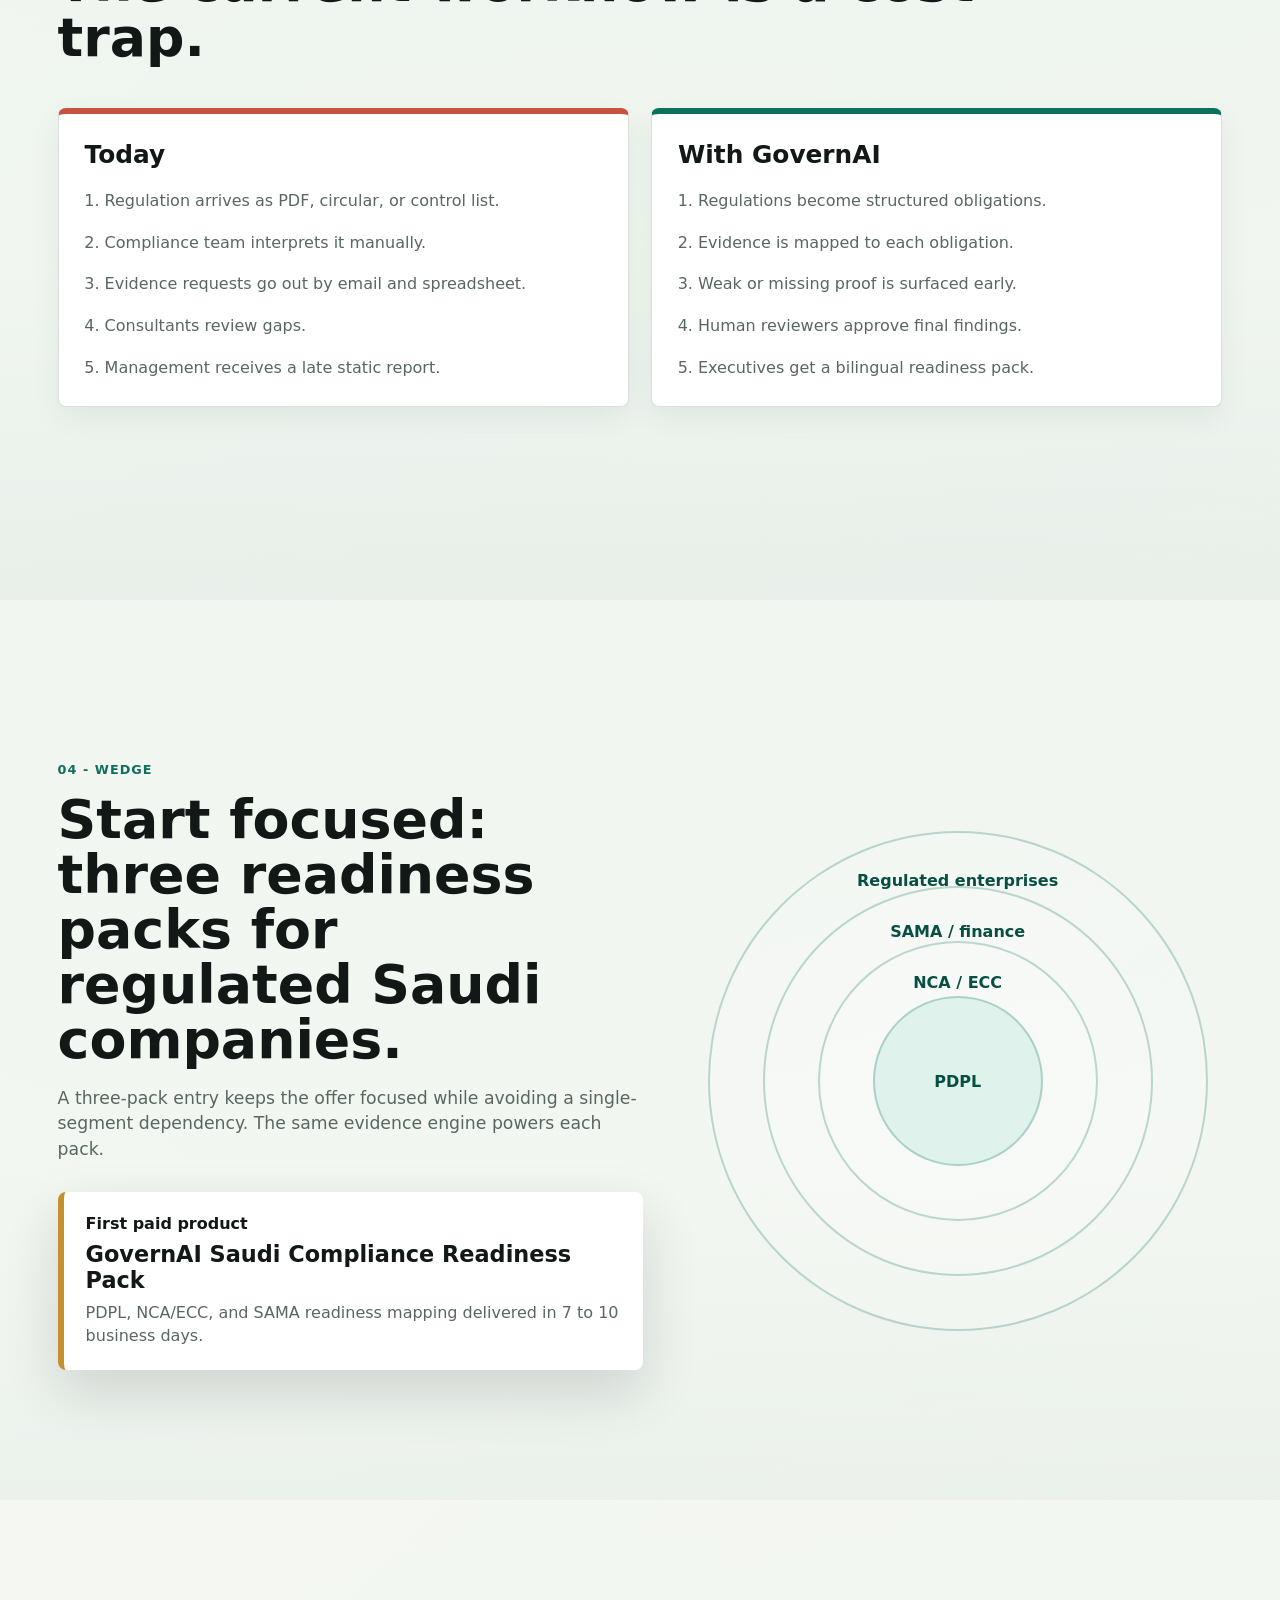
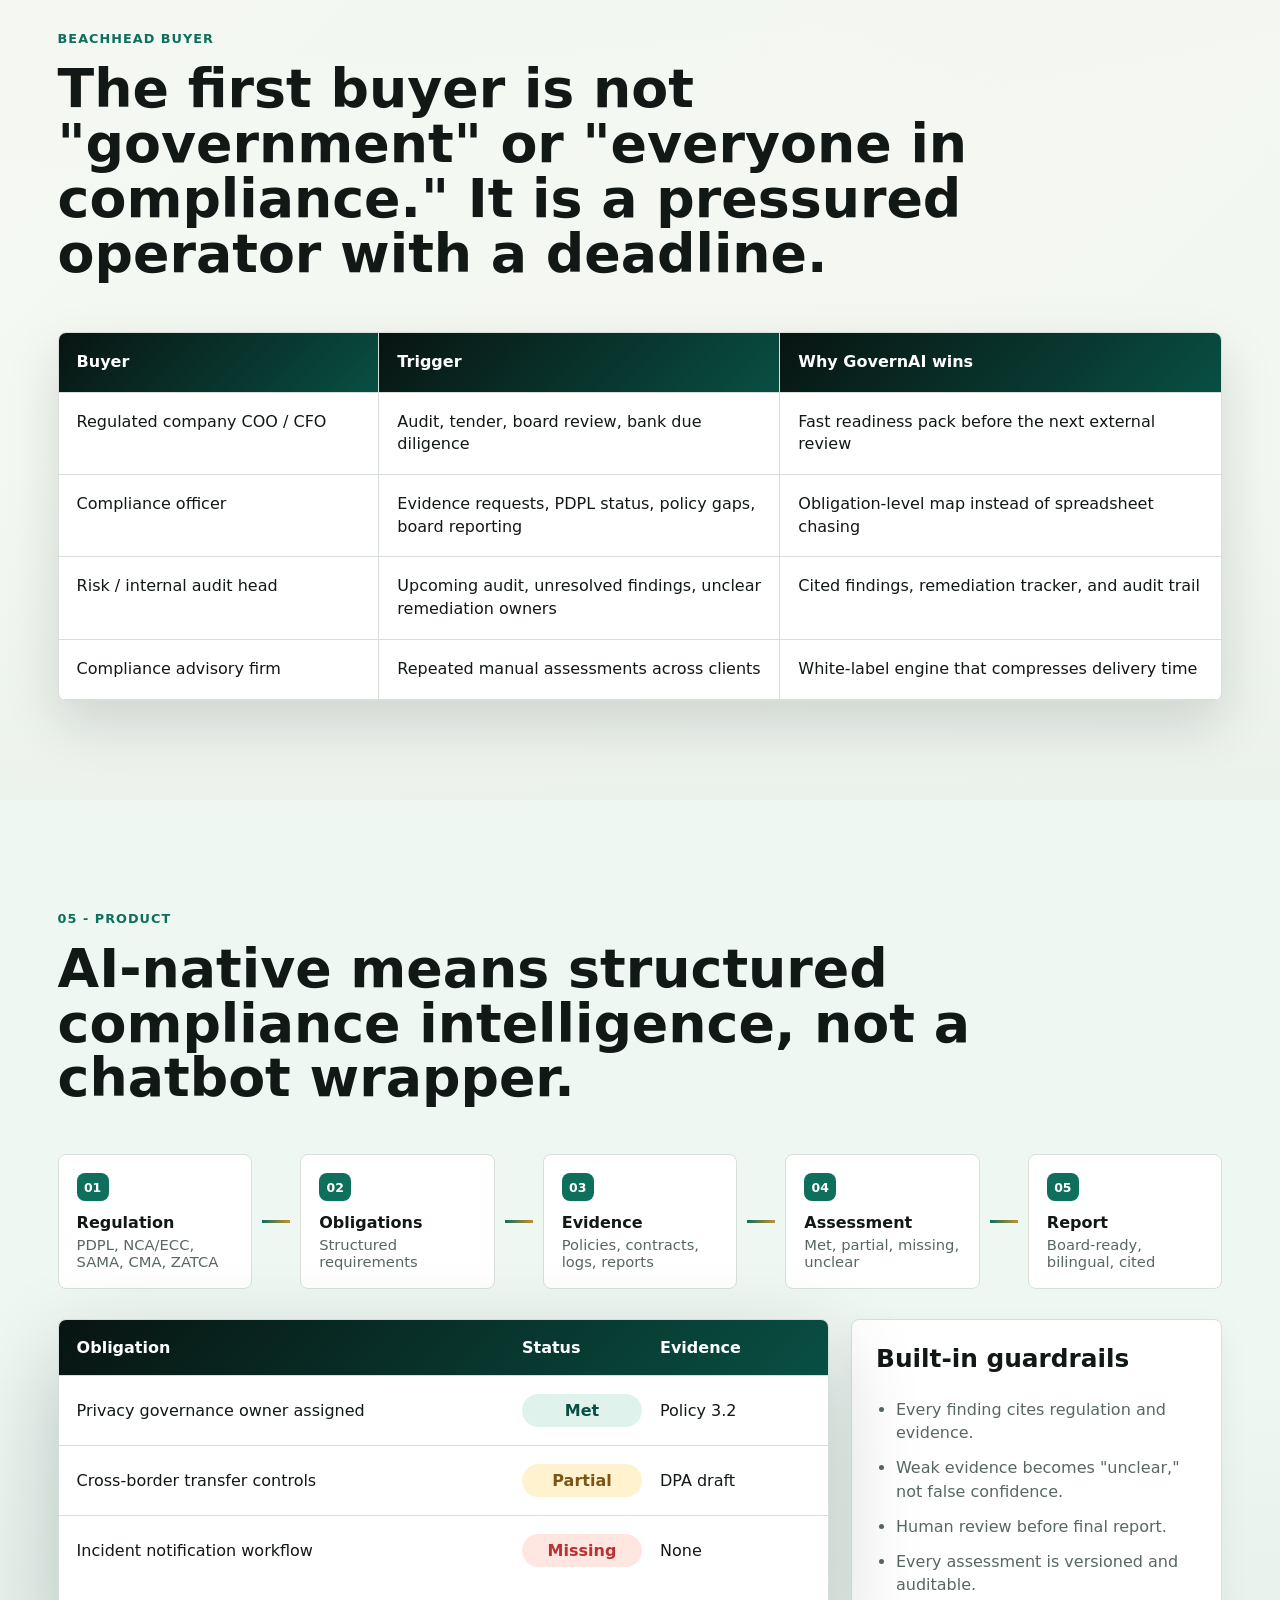
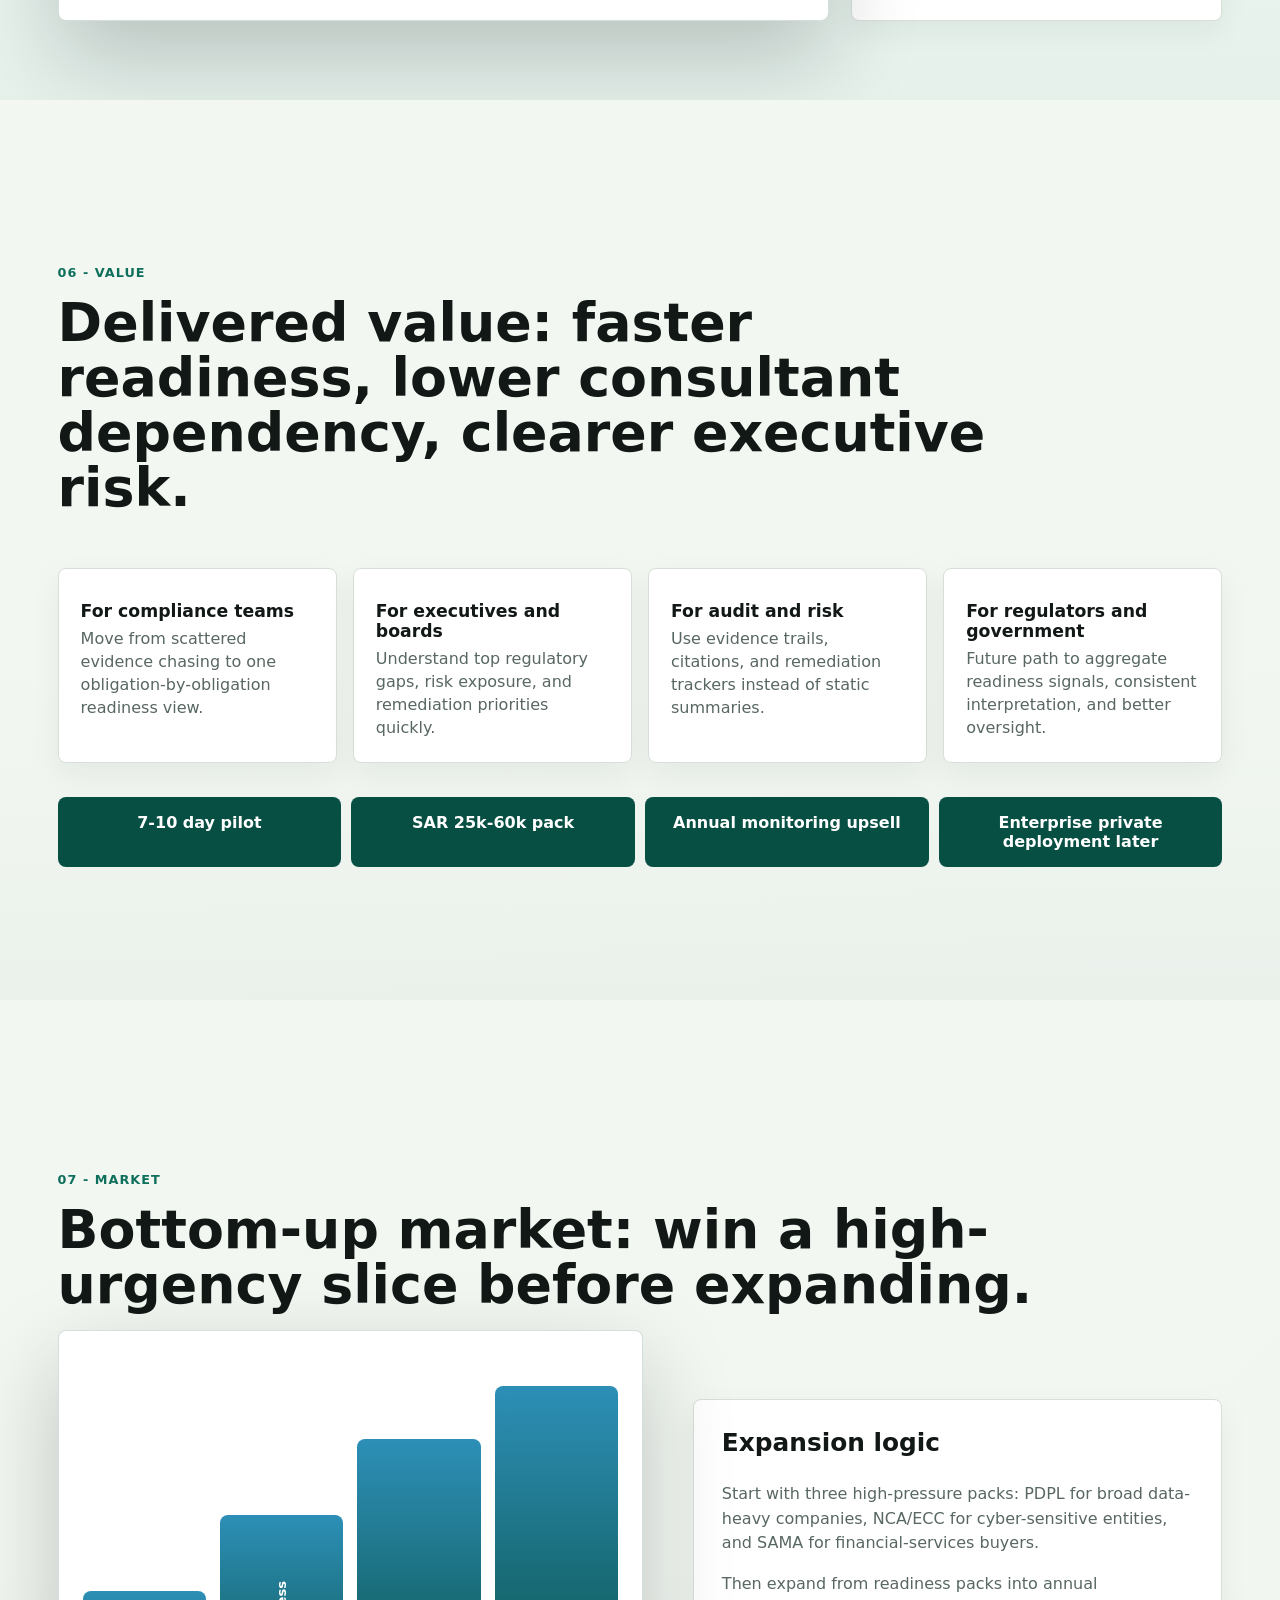
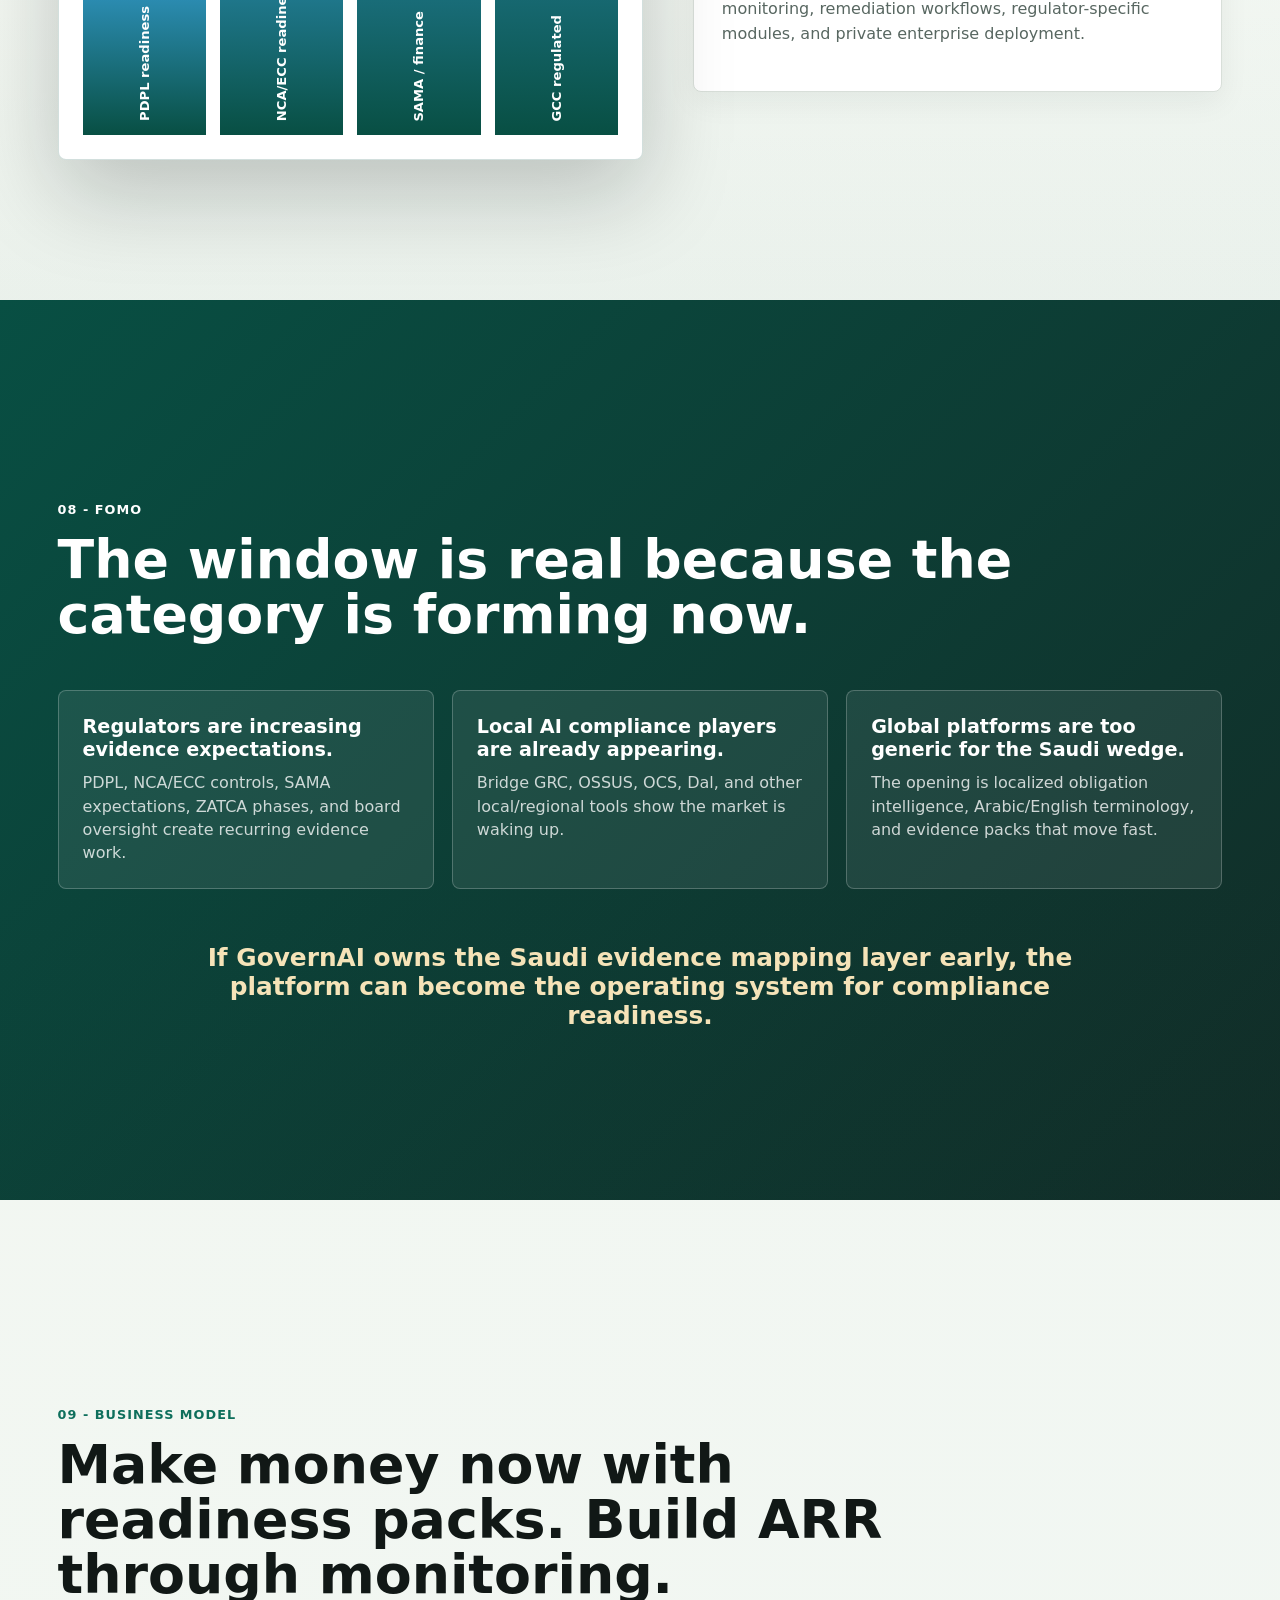
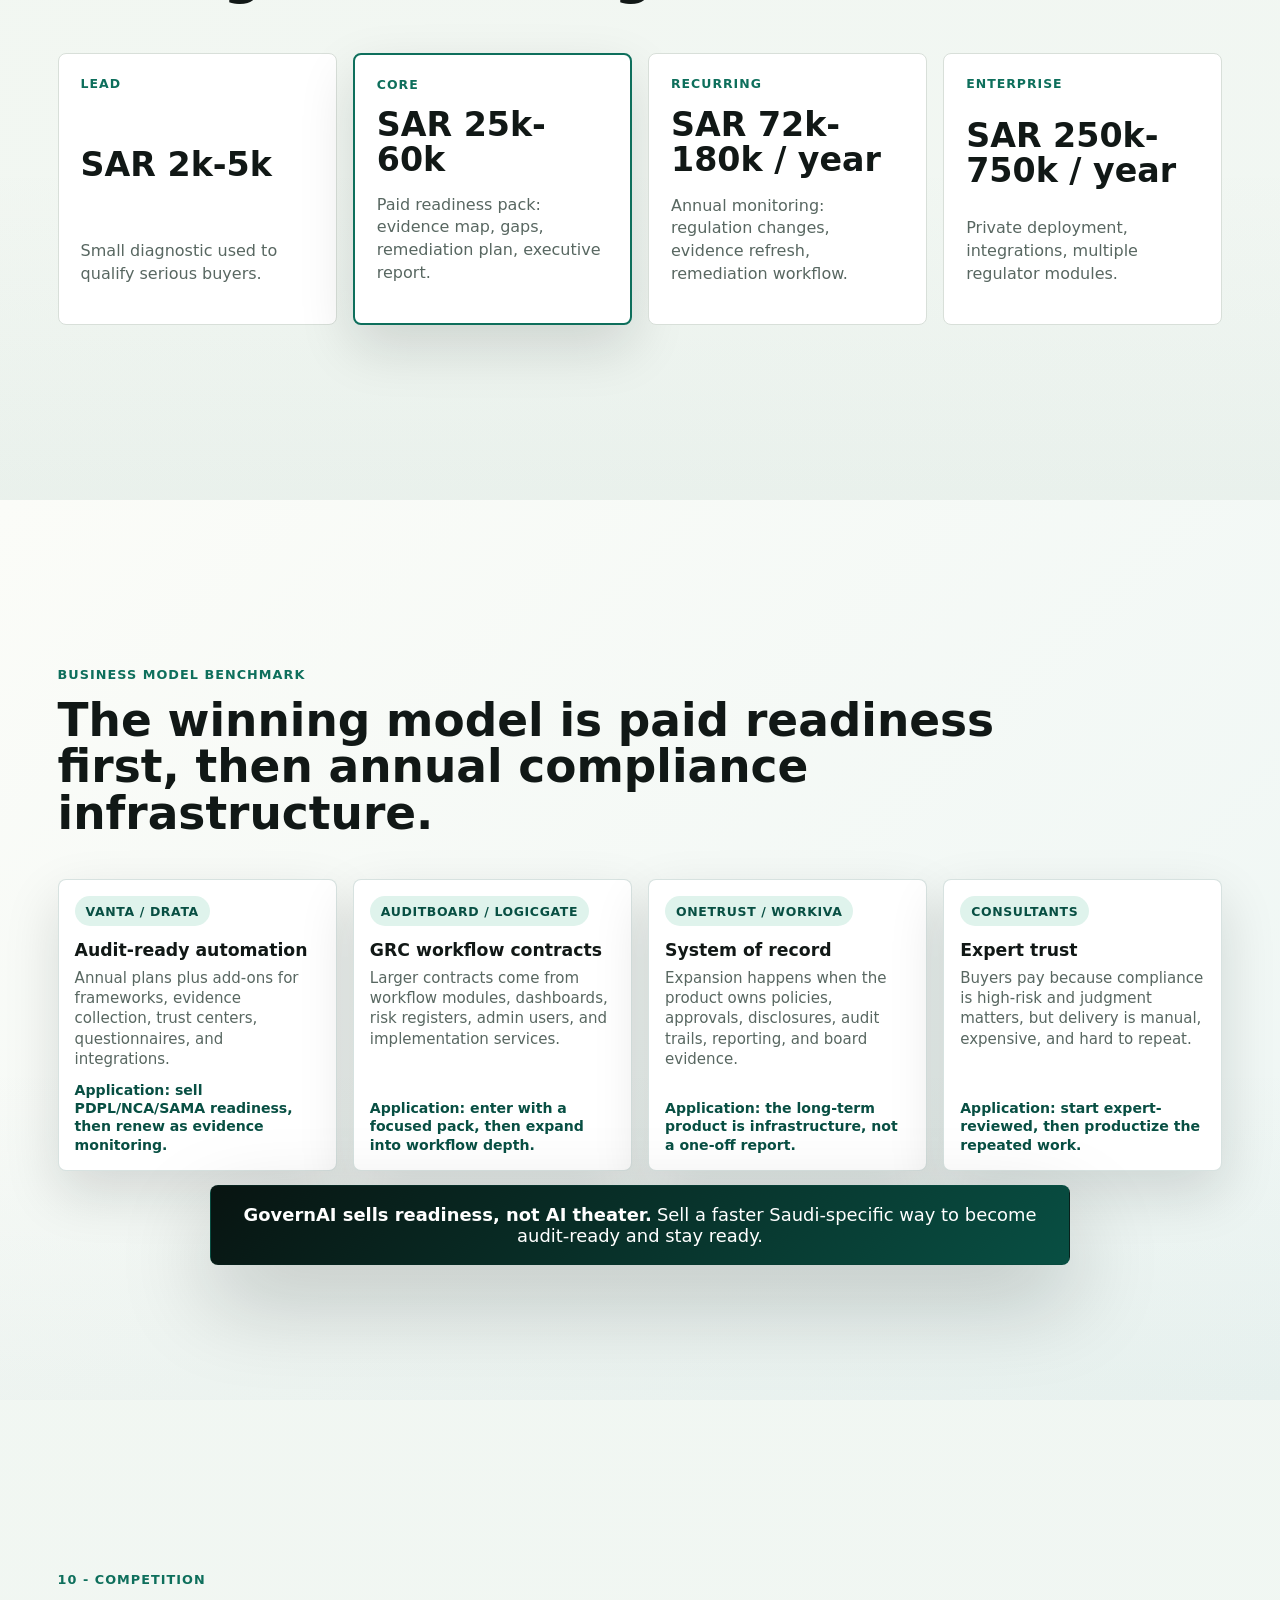
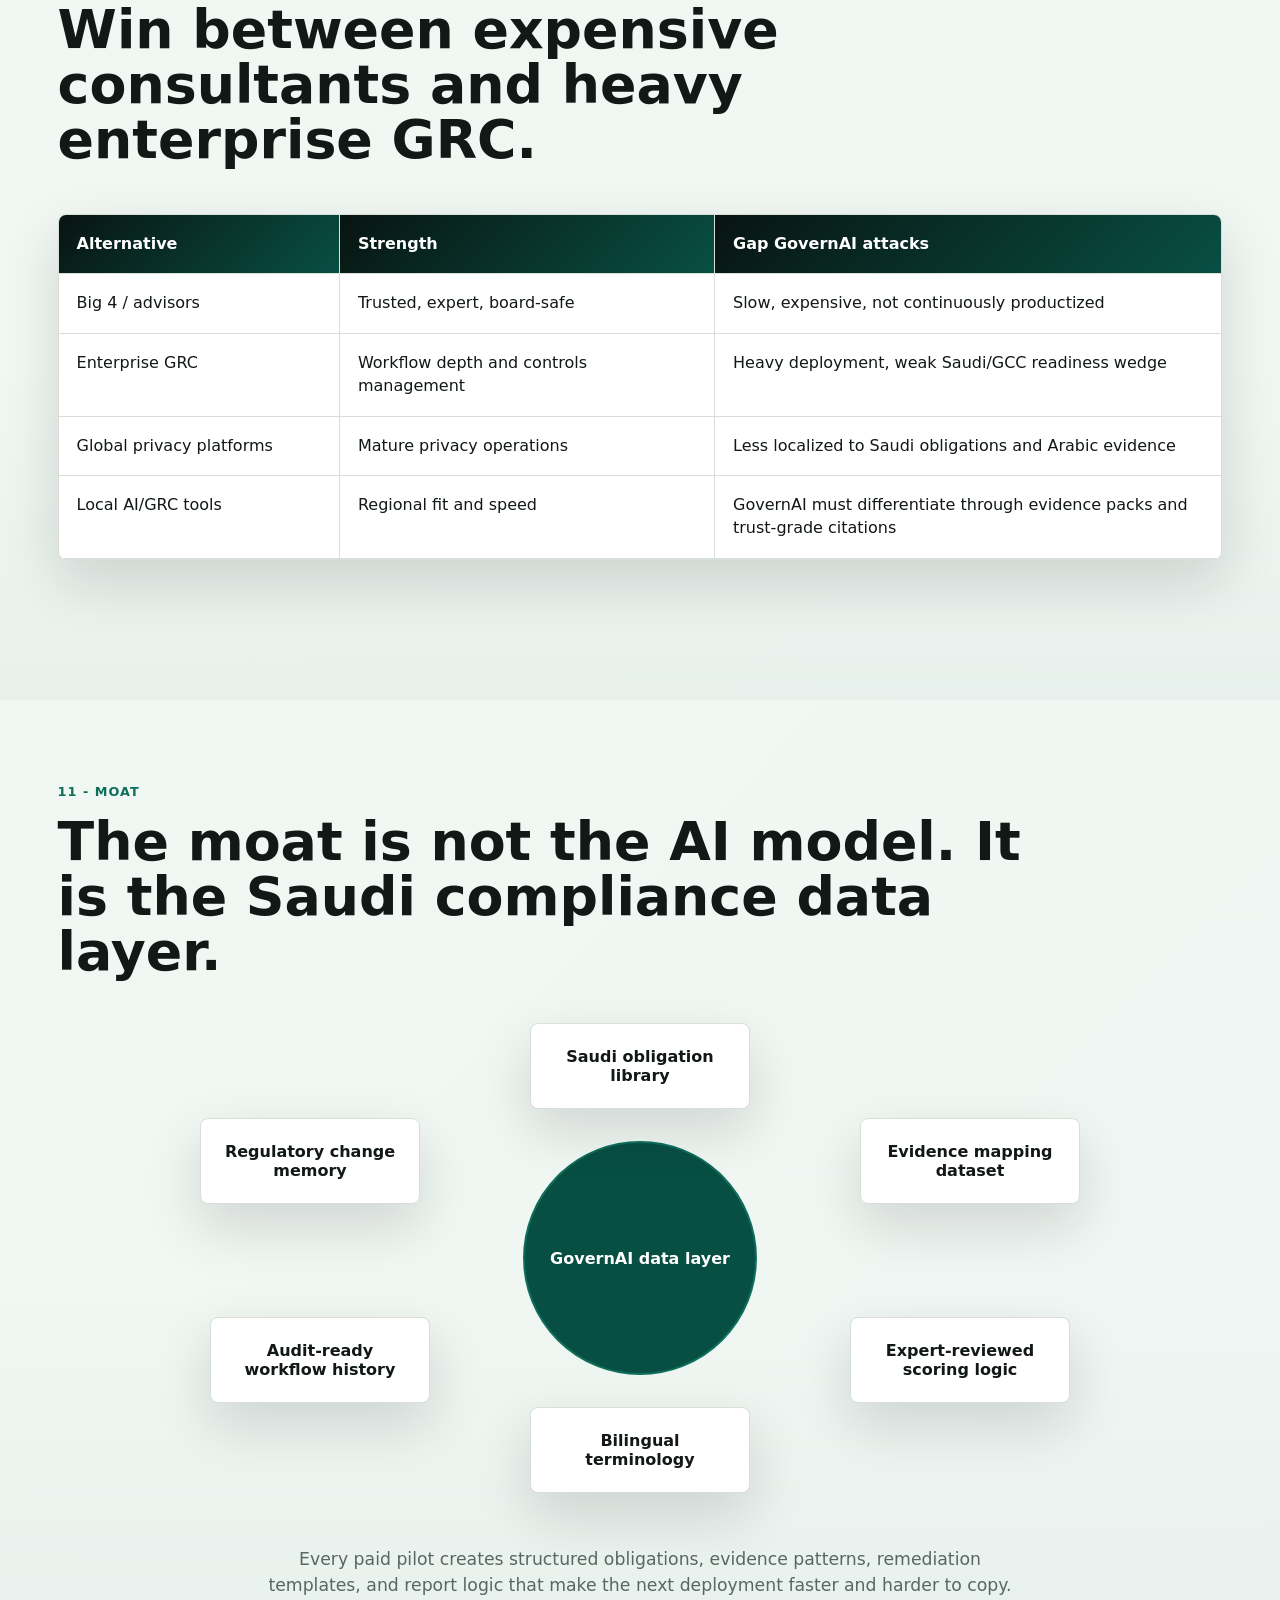
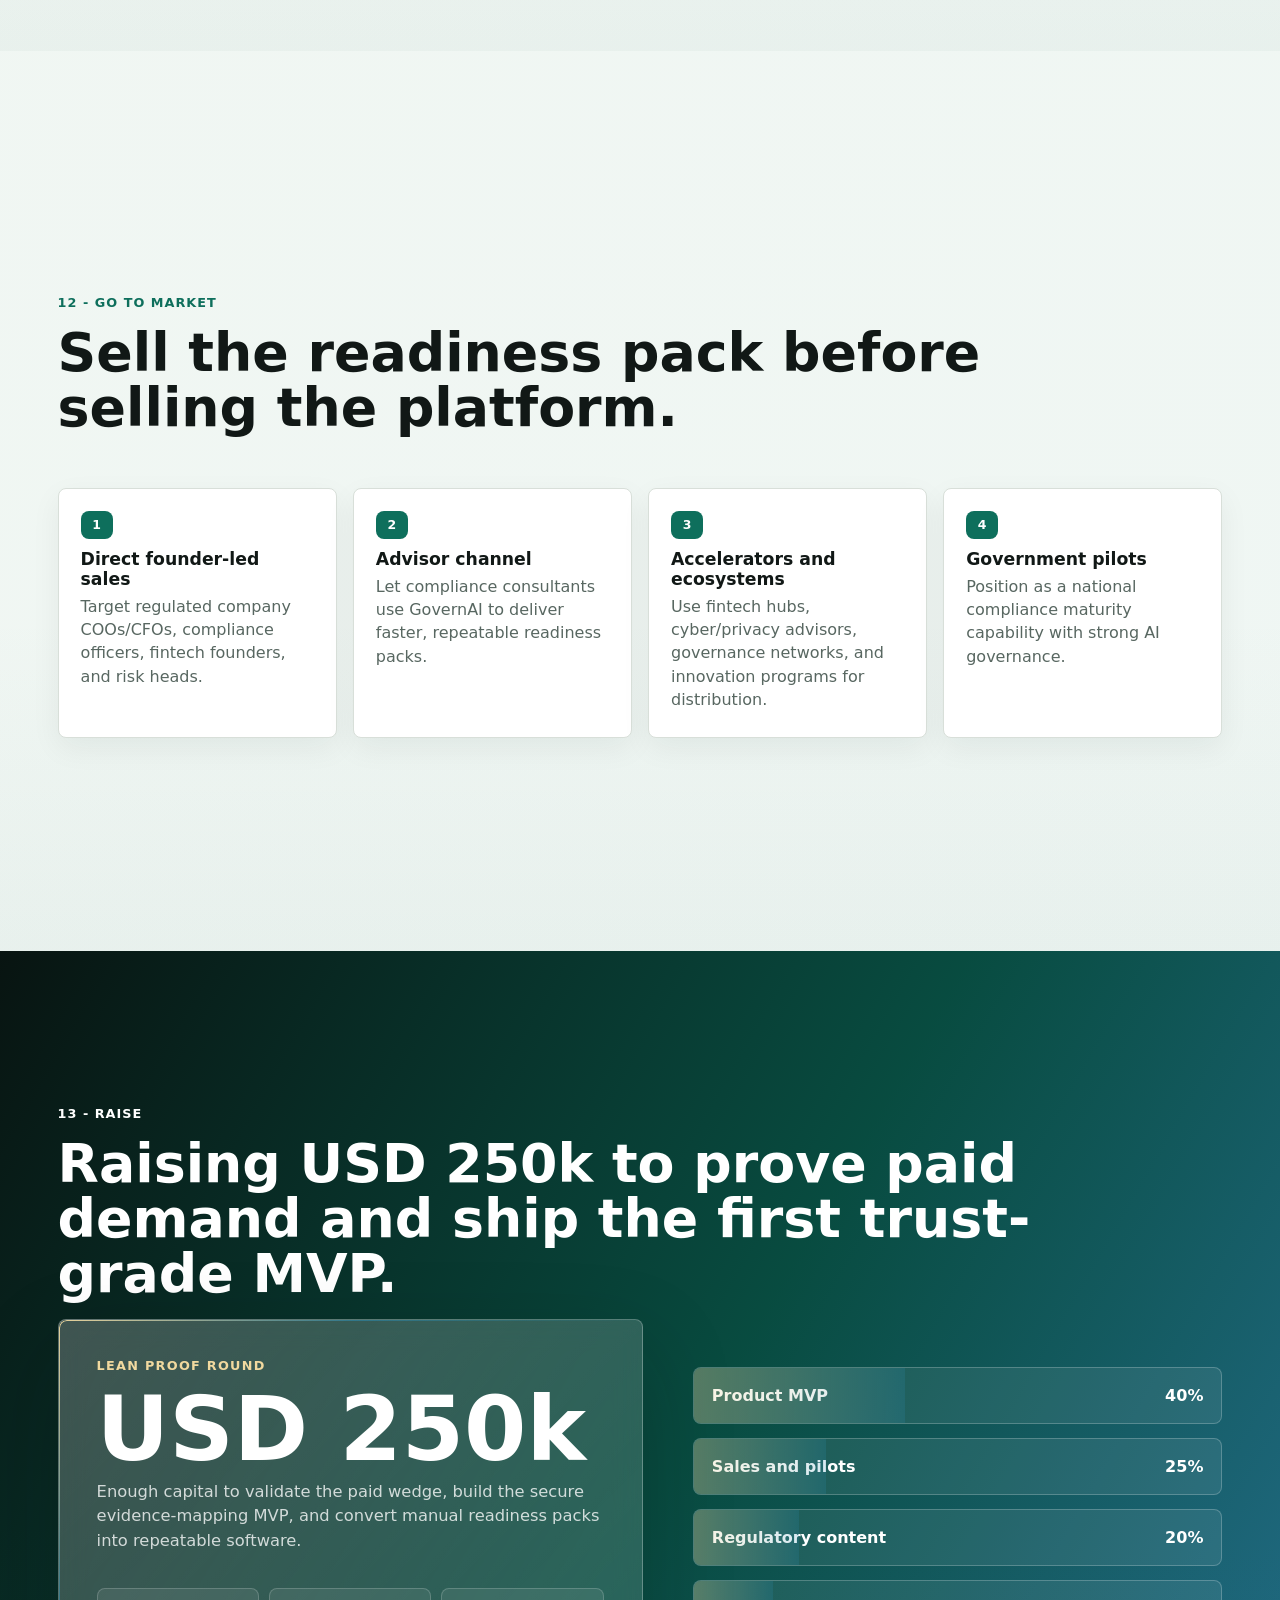
==== commit 63dd6679: "Tighten pitch deck layout" ====
--- a/index.html
+++ b/index.html
@@ -8,7 +8,7 @@
       content="GovernAI investor pitch deck: Saudi-first AI-native compliance readiness for regulated companies."
     />
     <title>GovernAI Investor Pitch Deck</title>
-    <link rel="stylesheet" href="src/styles.css?v=service-visual" />
+    <link rel="stylesheet" href="src/styles.css?v=compact-clarity" />
   </head>
   <body>
     <header class="deck-shell" aria-label="Deck navigation">
@@ -32,11 +32,10 @@
         <div class="hero-grid">
           <div class="hero-copy">
             <p class="eyebrow">Pre-seed investor deck</p>
-            <h1>Saudi-first AI-native compliance readiness.</h1>
+            <h1>Saudi-first AI compliance readiness.</h1>
             <p class="lead">
-              GovernAI turns Saudi regulations into structured obligations, maps company evidence,
-              and produces explainable bilingual readiness reports for regulated companies,
-              executives, auditors, and regulators.
+              GovernAI maps Saudi regulations to required evidence and delivers cited bilingual
+              readiness packs for executives, auditors, and compliance teams.
             </p>
             <div class="hero-actions">
               <a class="primary-action" href="#slide-5">See the wedge</a>
@@ -199,38 +198,6 @@
         </div>
       </section>
 
-      <section class="slide alignment" id="slide-2a" data-title="Platform Path">
-        <div class="section-kicker">Platform path</div>
-        <h2>Start with paid readiness packs. Expand into the compliance intelligence platform.</h2>
-        <p class="slide-intro">
-          GovernAI begins with a clear buyer outcome, then uses repeated obligation, evidence,
-          gap, and remediation data to build the broader governance intelligence layer.
-        </p>
-        <div class="alignment-grid">
-          <article>
-            <span>01</span>
-            <b>Problem</b>
-            <p>Lower compliance cost, reduce consultant dependency, centralize evidence, and improve governance visibility.</p>
-          </article>
-          <article class="featured">
-            <span>02</span>
-            <b>Entry product</b>
-            <p>Paid PDPL, NCA/ECC, and SAMA readiness packs delivered as evidence-backed reports.</p>
-          </article>
-          <article>
-            <span>03</span>
-            <b>Core engine</b>
-            <p>Regulations become obligations, obligations require evidence, and evidence reveals gaps.</p>
-          </article>
-          <article>
-            <span>04</span>
-            <b>Expansion</b>
-            <p>Annual monitoring, dashboards, remediation workflow, and AI assistant after the evidence layer is established.</p>
-          </article>
-        </div>
-        <p class="alignment-line">Commercial entry first. Platform depth compounds with every assessed obligation and evidence pattern.</p>
-      </section>
-
       <section class="slide evidence" id="slide-3" data-title="Why Now">
         <div class="section-kicker">02 - Why now</div>
         <h2>The Saudi compliance-readiness market is forming now.</h2>
@@ -265,33 +232,6 @@
           <a href="https://www.sama.gov.sa/en-US/News/Pages/news-1135.aspx">SAMA open banking</a>
           <a href="https://rulebook.sama.gov.sa/en/compliance-updated-personal-data-protection-law-and-its-implementing-regulations">SAMA PDPL circular</a>
           <a href="https://www.imarcgroup.com/saudi-arabia-governance-risk-compliance-platform-market">IMARC</a>
-        </div>
-      </section>
-
-      <section class="slide investor-lens" id="slide-3a" data-title="Investment Case">
-        <div class="section-kicker">Investment case</div>
-        <h2>A focused wedge into a larger compliance infrastructure category.</h2>
-        <p class="slide-intro">
-          The first product is deliberately concrete: sell readiness outcomes now, then convert the
-          repeated workflow into software, monitoring, and governance data infrastructure.
-        </p>
-        <div class="investor-grid">
-          <article>
-            <b>Clear buyer pain</b>
-            <p>Regulated companies need evidence-backed answers before audits, tenders, boards, and bank reviews.</p>
-          </article>
-          <article>
-            <b>Urgent timing</b>
-            <p>PDPL, cyber controls, financial-sector oversight, and digital governance keep increasing evidence expectations.</p>
-          </article>
-          <article>
-            <b>Paid wedge</b>
-            <p>Readiness packs create early revenue while generating reusable obligation, evidence, and remediation data.</p>
-          </article>
-          <article>
-            <b>Expansion path</b>
-            <p>Annual monitoring, workflow, reporting, and private deployment increase contract value over time.</p>
-          </article>
         </div>
       </section>
 
@@ -686,33 +626,6 @@
         <p class="assumption">The round is designed to create commercial proof: paid pilots, annual conversion signals, and a trust-grade MVP.</p>
       </section>
 
-      <section class="slide capital-plan" id="slide-14a" data-title="Capital Plan">
-        <div class="section-kicker">Capital discipline</div>
-        <h2>Use the round to buy evidence, not time.</h2>
-        <div class="capital-grid">
-          <article>
-            <span>01</span>
-            <b>Sell before overbuilding</b>
-            <p>Close 3 to 5 paid readiness pilots at SAR 25k-60k each.</p>
-          </article>
-          <article>
-            <span>02</span>
-            <b>Productize repeated work</b>
-            <p>Ship PDPL, NCA/ECC, and SAMA obligation libraries, citations, RBAC, audit trail, and exports.</p>
-          </article>
-          <article>
-            <span>03</span>
-            <b>Keep trust expensive</b>
-            <p>Use human review, source citations, audit logs, and conservative scoring before final reports.</p>
-          </article>
-          <article>
-            <span>04</span>
-            <b>Raise next on proof</b>
-            <p>Convert 1 to 2 customers into annual monitoring and raise next on repeatable demand.</p>
-          </article>
-        </div>
-      </section>
-
       <section class="slide" id="slide-15" data-title="Execution">
         <div class="section-kicker">14 - Execution plan</div>
         <h2>Next 90 days: sell, deliver, productize.</h2>
@@ -732,32 +645,6 @@
             <b>Productize</b>
             <p>Build upload, evidence mapping, citation view, report export, RBAC, and audit logs.</p>
           </div>
-        </div>
-      </section>
-
-      <section class="slide truth" id="slide-15a" data-title="Milestones">
-        <div class="section-kicker">Proof milestones</div>
-        <h2>Fundability improves as the manual pack becomes repeatable software.</h2>
-        <div class="proof-grid">
-          <article>
-            <b>Paid pilot revenue</b>
-            <p>Close 3 to 5 readiness packs at SAR 25k-60k and document repeatable delivery steps.</p>
-          </article>
-          <article>
-            <b>Reusable product assets</b>
-            <p>Convert pilot work into obligation libraries, evidence requirements, remediation templates, and report exports.</p>
-          </article>
-          <article>
-            <b>Annual conversion</b>
-            <p>Move 1 to 2 pilot customers into monitoring subscriptions after the initial readiness report.</p>
-          </article>
-          <article>
-            <b>Technical validation</b>
-            <p>Demonstrate secure upload, evidence matching, citation view, human review, RBAC, audit logs, and export.</p>
-          </article>
-        </div>
-        <div class="truth-box">
-          The core proof is simple: customers pay for readiness, and every delivery makes the next one faster, cheaper, and more defensible.
         </div>
       </section>
 
@@ -801,7 +688,7 @@
 
     <div class="slide-controls" aria-label="Deck controls">
       <button id="prevSlide" type="button" aria-label="Previous slide">&lt;</button>
-      <span id="slideCounter">1 / 24</span>
+      <span id="slideCounter">1 / 20</span>
       <button id="nextSlide" type="button" aria-label="Next slide">&gt;</button>
     </div>
 
--- a/src/styles.css
+++ b/src/styles.css
@@ -36,6 +36,7 @@
     linear-gradient(135deg, #fbfcf8 0%, #f3f7f1 45%, #eef6f4 100%),
     var(--paper);
   letter-spacing: 0;
+  overflow-x: hidden;
 }
 
 a {
@@ -52,7 +53,7 @@
   grid-template-columns: auto minmax(160px, 1fr) auto;
   align-items: center;
   gap: 24px;
-  padding: 14px 28px;
+  padding: 10px 24px;
   border-bottom: 1px solid rgba(216, 223, 217, 0.8);
   background: rgba(246, 248, 245, 0.9);
   backdrop-filter: blur(16px);
@@ -68,8 +69,8 @@
 
 .brand-mark {
   display: grid;
-  width: 32px;
-  height: 32px;
+  width: 30px;
+  height: 30px;
   place-items: center;
   border-radius: 8px;
   color: white;
@@ -109,7 +110,7 @@
   display: flex;
   flex-direction: column;
   justify-content: center;
-  padding: 110px clamp(22px, 5vw, 80px) 80px;
+  padding: 84px clamp(20px, 4.5vw, 70px) 52px;
   scroll-snap-align: start;
 }
 
@@ -133,12 +134,12 @@
   margin: 0 auto;
   display: grid;
   grid-template-columns: minmax(0, 1.05fr) minmax(320px, 0.95fr);
-  gap: clamp(28px, 5vw, 64px);
+  gap: clamp(24px, 4vw, 50px);
   align-items: center;
 }
 
 .hero-copy {
-  max-width: 720px;
+  max-width: 660px;
 }
 
 .eyebrow,
@@ -160,16 +161,16 @@
 
 h1 {
   max-width: 850px;
-  margin-bottom: 22px;
-  font-size: clamp(3rem, 7vw, 6.6rem);
-  line-height: 0.93;
+  margin-bottom: 18px;
+  font-size: clamp(3rem, 5.8vw, 5.65rem);
+  line-height: 0.95;
   letter-spacing: 0;
 }
 
 h2 {
   max-width: 980px;
-  margin-bottom: 20px;
-  font-size: clamp(2.1rem, 4.8vw, 4.4rem);
+  margin-bottom: 18px;
+  font-size: clamp(2rem, 4.2vw, 3.8rem);
   line-height: 1.02;
   letter-spacing: 0;
 }
@@ -182,8 +183,8 @@
 .slide-intro {
   max-width: 760px;
   color: var(--muted);
-  font-size: clamp(1.05rem, 1.65vw, 1.36rem);
-  line-height: 1.58;
+  font-size: clamp(1rem, 1.35vw, 1.16rem);
+  line-height: 1.48;
 }
 
 .narrow {
@@ -195,7 +196,7 @@
   display: flex;
   flex-wrap: wrap;
   gap: 12px;
-  margin-top: 34px;
+  margin-top: 24px;
 }
 
 .primary-action,
@@ -233,6 +234,7 @@
   flex-direction: column;
   align-self: start;
   margin-top: 8px;
+  width: min(610px, 100%);
   isolation: isolate;
 }
 
@@ -240,8 +242,8 @@
   display: flex;
   align-items: center;
   justify-content: space-between;
-  gap: 16px;
-  padding: 16px 18px;
+  gap: 12px;
+  padding: 14px 16px;
   color: white;
   background:
     linear-gradient(135deg, rgba(241, 217, 159, 0.22), transparent 38%),
@@ -251,7 +253,7 @@
 .report-cover span,
 .report-cover small {
   display: block;
-  font-size: 0.78rem;
+  font-size: 0.7rem;
   font-weight: 850;
   letter-spacing: 0.08em;
   text-transform: uppercase;
@@ -260,7 +262,7 @@
 .report-cover b {
   display: block;
   margin-top: 6px;
-  font-size: clamp(1.18rem, 1.75vw, 1.48rem);
+  font-size: clamp(1.08rem, 1.45vw, 1.3rem);
   line-height: 1.08;
 }
 
@@ -268,14 +270,14 @@
   min-width: max-content;
   border: 1px solid rgba(255, 255, 255, 0.28);
   border-radius: 999px;
-  padding: 8px 11px;
+  padding: 7px 10px;
 }
 
 .report-body {
   display: grid;
   grid-template-columns: 0.78fr 1.22fr;
-  gap: 12px;
-  padding: 12px;
+  gap: 10px;
+  padding: 10px;
   background:
     linear-gradient(180deg, rgba(255, 255, 255, 0.95), rgba(238, 247, 242, 0.68)),
     white;
@@ -292,11 +294,11 @@
 }
 
 .report-score {
-  min-height: 112px;
+  min-height: 94px;
   display: flex;
   flex-direction: column;
   justify-content: center;
-  padding: 14px;
+  padding: 12px;
   color: white;
   background:
     radial-gradient(circle at 82% 18%, rgba(241, 217, 159, 0.34), transparent 28%),
@@ -314,24 +316,24 @@
 .report-score b {
   display: block;
   margin: 6px 0;
-  font-size: clamp(2.55rem, 4.2vw, 3.65rem);
+  font-size: clamp(2.3rem, 3.5vw, 3.05rem);
   line-height: 1;
 }
 
 .report-summary {
   grid-column: 1;
   display: grid;
-  gap: 6px;
-  padding: 8px;
+  gap: 5px;
+  padding: 7px;
 }
 
 .report-summary div {
   display: grid;
-  grid-template-columns: 46px 1fr;
+  grid-template-columns: 42px 1fr;
   align-items: center;
   gap: 8px;
   border-radius: 8px;
-  padding: 7px 9px;
+  padding: 6px 8px;
   background: var(--mint);
 }
 
@@ -341,41 +343,41 @@
 
 .report-summary span {
   color: var(--green-dark);
-  font-size: 1.22rem;
+  font-size: 1.08rem;
   font-weight: 900;
 }
 
 .report-summary p {
   margin: 0;
   color: var(--muted);
-  font-size: 0.88rem;
+  font-size: 0.8rem;
   line-height: 1.18;
 }
 
 .report-section {
   grid-column: 2;
   grid-row: 1 / span 2;
-  padding: 12px 14px;
+  padding: 10px 12px;
 }
 
 .report-section > b {
   display: block;
-  margin-bottom: 10px;
-  font-size: 1rem;
+  margin-bottom: 8px;
+  font-size: 0.95rem;
 }
 
 .risk-row {
   display: grid;
-  grid-template-columns: minmax(150px, 1fr) minmax(120px, 0.9fr) 64px;
+  grid-template-columns: minmax(130px, 1fr) minmax(92px, 0.75fr) 56px;
   align-items: center;
-  gap: 9px;
-  padding: 7px 0;
+  gap: 8px;
+  padding: 6px 0;
   border-top: 1px solid var(--line);
 }
 
 .risk-row span {
   color: var(--ink);
-  font-size: 0.9rem;
+  font-size: 0.82rem;
   font-weight: 750;
 }
 
@@ -406,7 +408,7 @@
 
 .risk-row em {
   color: var(--green-dark);
-  font-size: 0.88rem;
+  font-size: 0.78rem;
   font-style: normal;
   font-weight: 850;
   text-align: right;
@@ -431,7 +433,7 @@
 }
 
 .report-evidence div {
-  padding: 8px 10px;
+  padding: 7px 9px;
   background: white;
 }
 
@@ -439,7 +441,7 @@
   display: block;
   margin-bottom: 4px;
   color: var(--muted);
-  font-size: 0.72rem;
+  font-size: 0.66rem;
   font-weight: 850;
   text-transform: uppercase;
   letter-spacing: 0.08em;
@@ -448,23 +450,23 @@
 .report-evidence b {
   display: block;
   color: var(--ink);
-  font-size: 0.86rem;
+  font-size: 0.78rem;
 }
 
 .report-footer {
   display: grid;
   grid-template-columns: repeat(5, minmax(0, 1fr));
   gap: 1px;
-  padding: 8px 10px 10px;
+  padding: 7px 9px 8px;
   background: #fbfdfb;
 }
 
 .report-footer span {
   border-radius: 999px;
-  padding: 6px 7px;
+  padding: 5px 6px;
   color: var(--green-dark);
   background: var(--mint);
-  font-size: 0.62rem;
+  font-size: 0.55rem;
   font-weight: 900;
   text-align: center;
   text-transform: uppercase;
@@ -1742,7 +1744,7 @@
 
 body[data-active-slide="1"] .slide-controls,
 body[data-active-slide="2"] .slide-controls,
-body[data-active-slide="24"] .slide-controls {
+body[data-active-slide="20"] .slide-controls {
   display: none;
 }
 
@@ -1845,16 +1847,16 @@
 .hero-copy::before {
   content: "Evidence-ready compliance, not AI theater";
   display: inline-flex;
-  min-height: 34px;
+  min-height: 30px;
   align-items: center;
-  margin-bottom: 16px;
+  margin-bottom: 12px;
   border: 1px solid rgba(14, 111, 92, 0.18);
   border-radius: 999px;
-  padding: 0 13px;
+  padding: 0 12px;
   color: var(--green-dark);
   background: rgba(255, 255, 255, 0.72);
   box-shadow: 0 12px 30px rgba(8, 20, 17, 0.07);
-  font-size: 0.76rem;
+  font-size: 0.7rem;
   font-weight: 900;
   text-transform: uppercase;
   letter-spacing: 0.08em;
@@ -2135,6 +2137,125 @@
   }
 }
 
+@media (min-width: 981px) and (max-height: 850px) {
+  .slide {
+    min-height: 100svh;
+    padding-top: 72px;
+    padding-bottom: 38px;
+  }
+
+  .deck-shell {
+    padding-top: 8px;
+    padding-bottom: 8px;
+  }
+
+  h1 {
+    max-width: 690px;
+    margin-bottom: 14px;
+    font-size: clamp(3.25rem, 5.1vw, 5rem);
+    line-height: 0.94;
+  }
+
+  h2 {
+    margin-bottom: 14px;
+    font-size: clamp(2rem, 3.55vw, 3.25rem);
+  }
+
+  .lead,
+  .slide-intro {
+    font-size: clamp(0.98rem, 1.1vw, 1.08rem);
+    line-height: 1.42;
+  }
+
+  .hero-actions {
+    margin-top: 18px;
+  }
+
+  .hero-grid {
+    width: min(1120px, 100%);
+    grid-template-columns: minmax(0, 0.98fr) minmax(360px, 0.86fr);
+    gap: clamp(22px, 3.2vw, 42px);
+  }
+
+  .hero-copy::before {
+    min-height: 28px;
+    margin-bottom: 10px;
+    font-size: 0.66rem;
+  }
+
+  .report-preview {
+    width: min(560px, 100%);
+    margin-top: 0;
+  }
+
+  .report-cover {
+    padding: 12px 14px;
+  }
+
+  .report-cover b {
+    font-size: clamp(1rem, 1.2vw, 1.16rem);
+  }
+
+  .report-body {
+    gap: 8px;
+    padding: 8px;
+  }
+
+  .report-score {
+    min-height: 82px;
+    padding: 10px;
+  }
+
+  .report-score b {
+    font-size: clamp(2.05rem, 3vw, 2.65rem);
+  }
+
+  .report-section {
+    padding: 8px 10px;
+  }
+
+  .risk-row {
+    grid-template-columns: minmax(116px, 1fr) minmax(78px, 0.7fr) 50px;
+    gap: 7px;
+    padding: 5px 0;
+  }
+
+  .risk-row span {
+    font-size: 0.76rem;
+  }
+
+  .risk-row em {
+    font-size: 0.72rem;
+  }
+
+  .report-evidence div {
+    padding: 6px 8px;
+  }
+
+  .report-footer {
+    padding: 6px 8px;
+  }
+
+  .primary-action,
+  .secondary-action {
+    min-height: 42px;
+  }
+
+  .evidence-grid,
+  .plain-grid,
+  .alignment-grid,
+  .value-cards,
+  .pricing-ladder,
+  .gtm-grid,
+  .investor-grid,
+  .pressure-map,
+  .proof-grid,
+  .capital-grid {
+    gap: 12px;
+    margin-top: 22px;
+  }
+}
+
 @media (max-width: 980px) {
   .deck-shell {
     grid-template-columns: auto 1fr;
@@ -2153,6 +2274,15 @@
   .service-flow,
   .before-after {
     grid-template-columns: 1fr;
+  }
+
+  .report-preview {
+    width: min(680px, 100%);
+    justify-self: center;
+  }
+
+  .report-body {
+    grid-template-columns: 0.85fr 1.15fr;
   }
 
   .evidence-grid,
@@ -2219,11 +2349,22 @@
 
   .slide {
     min-height: auto;
-    padding: 92px 18px 70px;
+    padding: 86px 18px 64px;
+  }
+
+  .slide > *,
+  .hero-grid,
+  .hero-copy,
+  .report-preview {
+    min-width: 0;
+    max-width: 100%;
   }
 
   h1 {
-    font-size: clamp(2.7rem, 16vw, 4.5rem);
+    max-width: 100%;
+    font-size: clamp(2.35rem, 11vw, 3.15rem);
+    line-height: 0.98;
+    overflow-wrap: normal;
   }
 
   h2 {
@@ -2313,6 +2454,46 @@
   .slide-controls {
     display: none;
   }
+
+  .report-cover {
+    align-items: flex-start;
+    flex-direction: column;
+  }
+
+  .report-cover small {
+    min-width: 0;
+    max-width: 100%;
+    white-space: normal;
+  }
+
+  .report-body {
+    grid-template-columns: 1fr;
+  }
+
+  .report-score,
+  .report-summary,
+  .report-section,
+  .report-evidence {
+    grid-column: auto;
+    grid-row: auto;
+  }
+
+  .risk-row {
+    grid-template-columns: 1fr;
+    gap: 6px;
+  }
+
+  .risk-row em {
+    text-align: left;
+  }
+
+  .report-evidence {
+    grid-template-columns: 1fr;
+  }
+
+  .report-footer {
+    grid-template-columns: repeat(2, minmax(0, 1fr));
+  }
 }
 
 @media print {
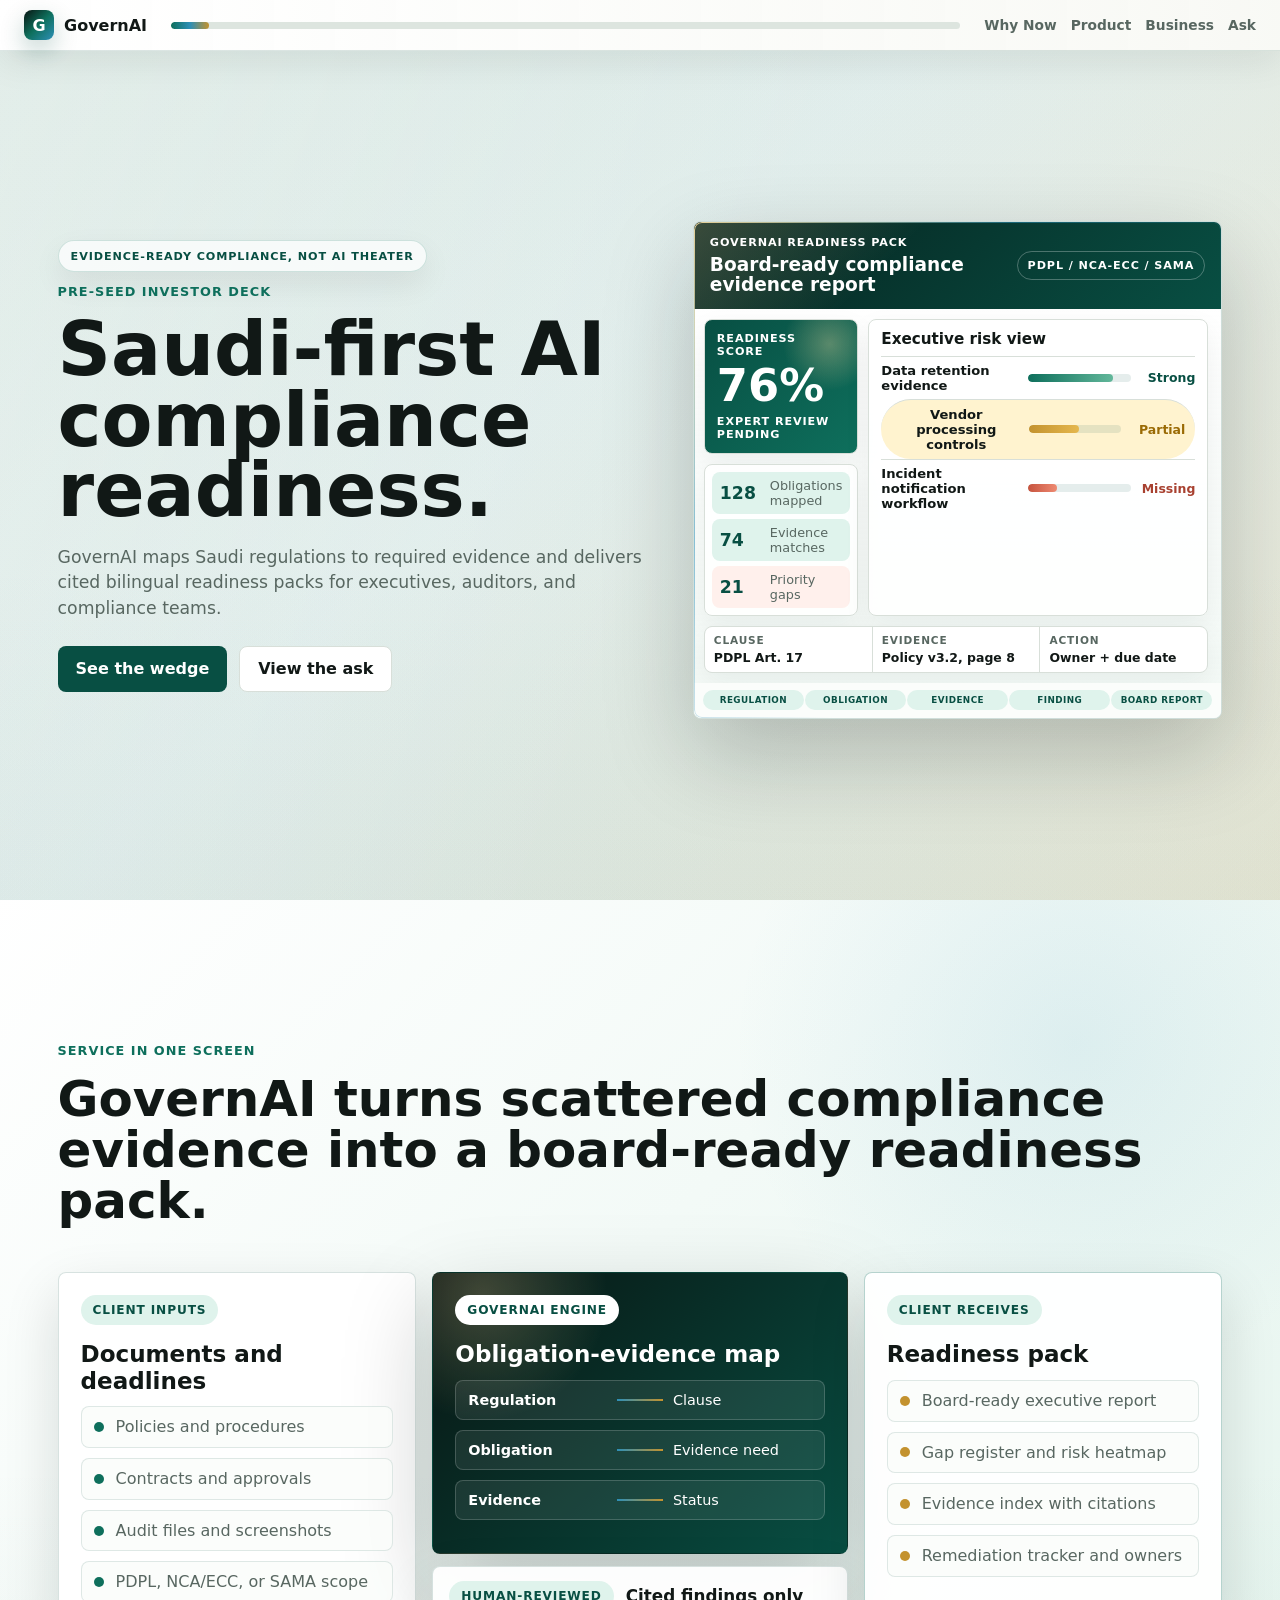
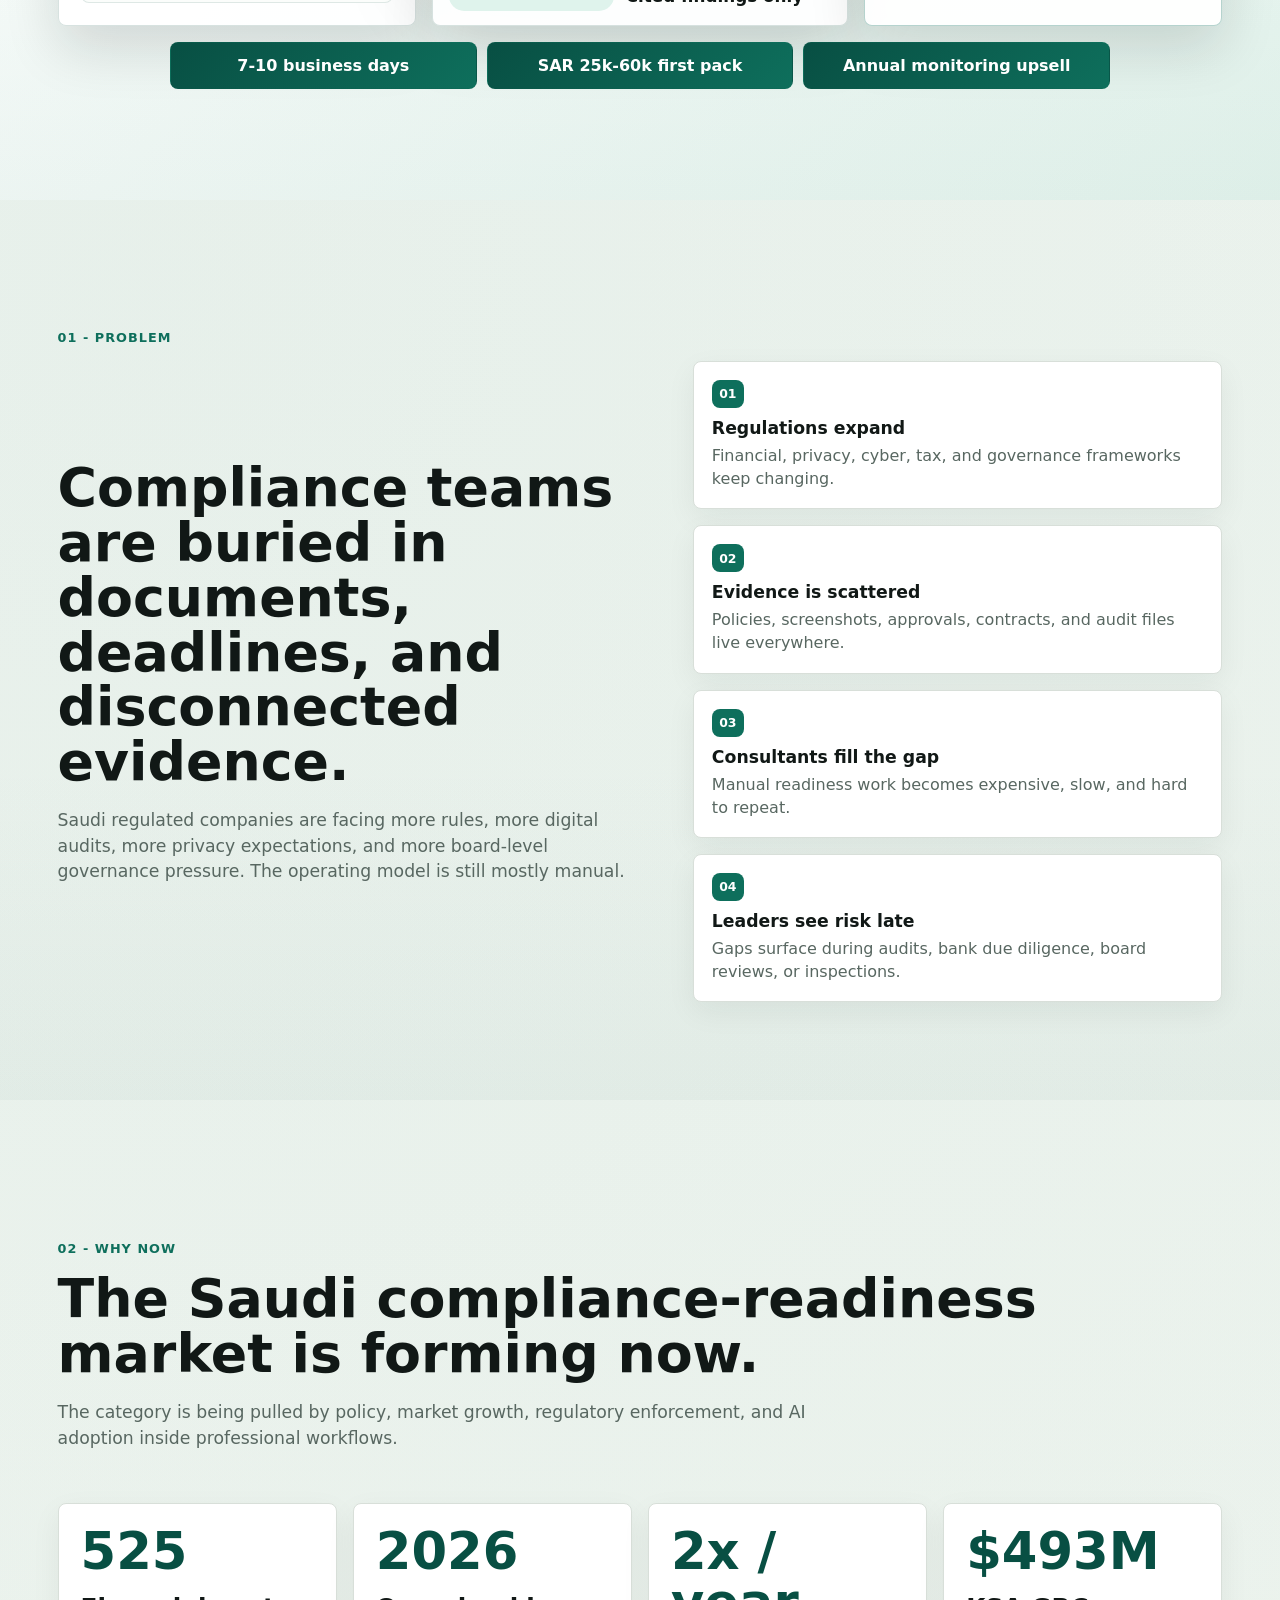
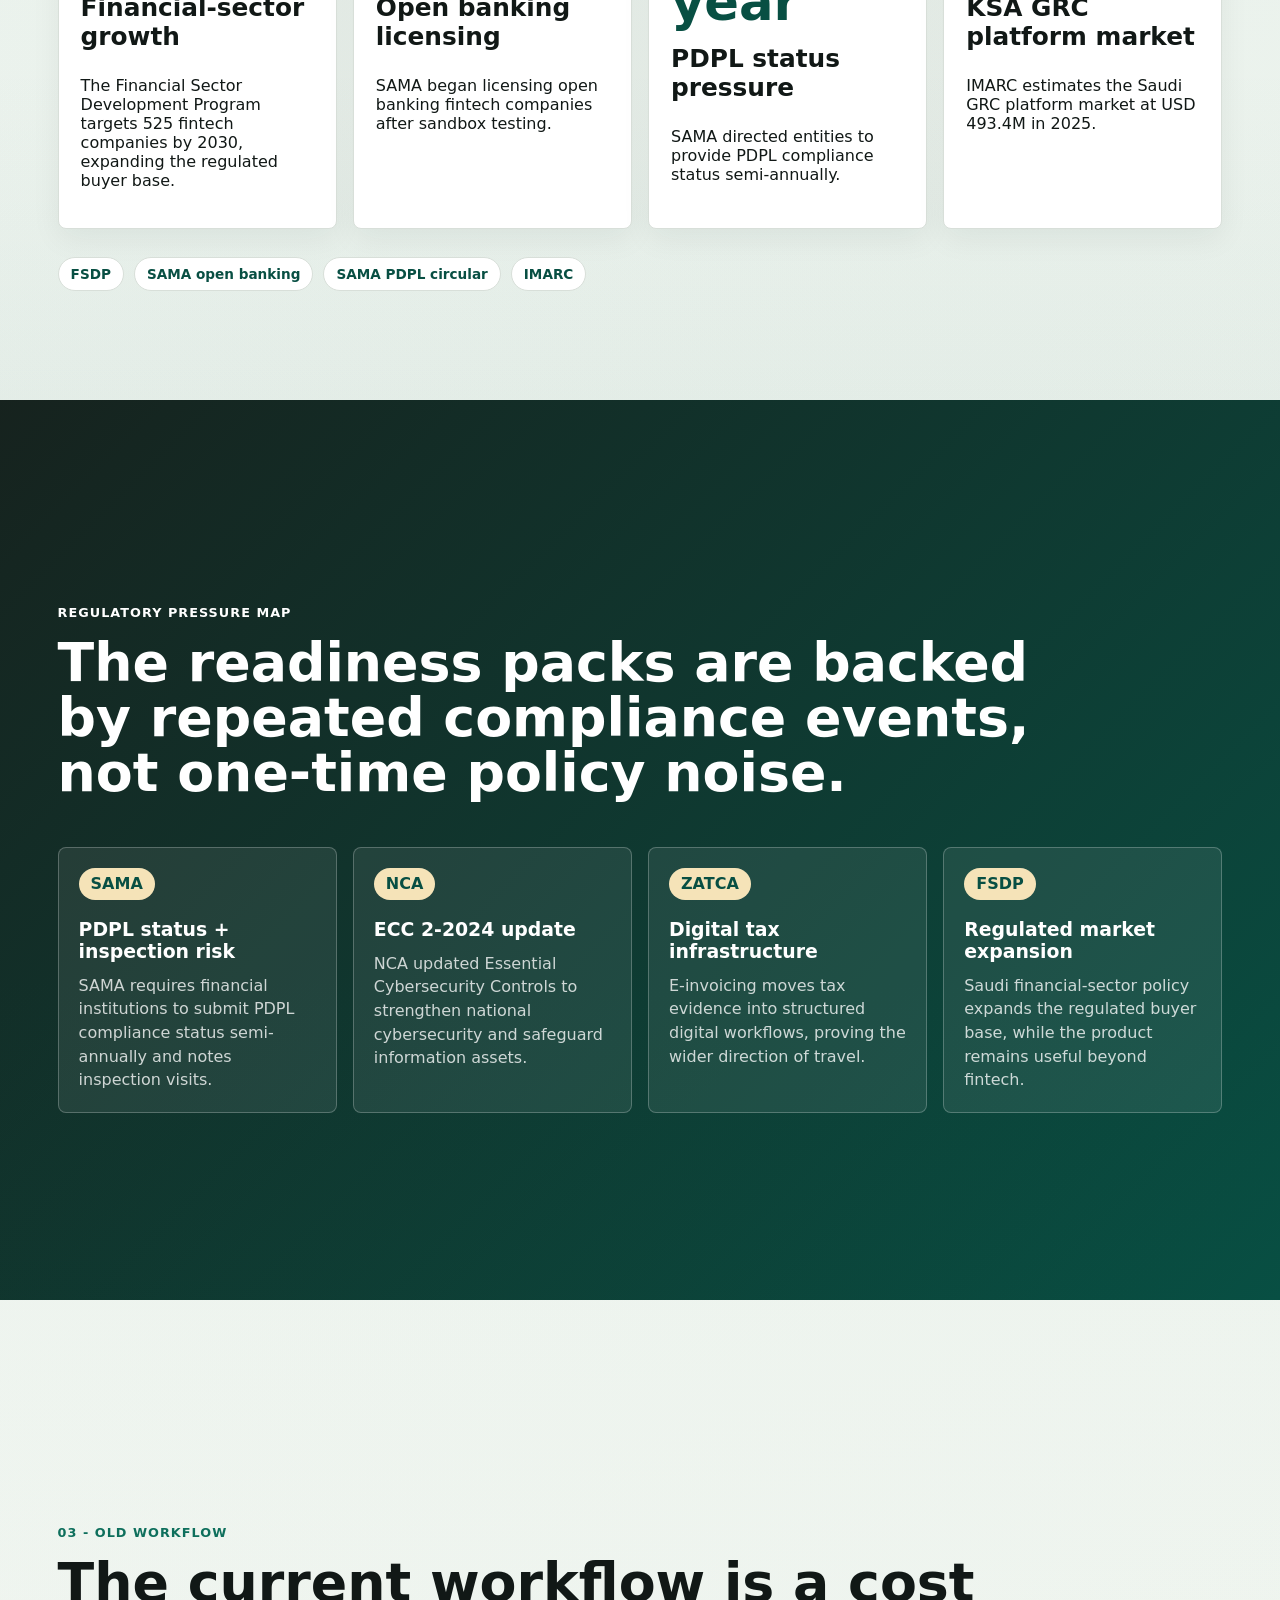
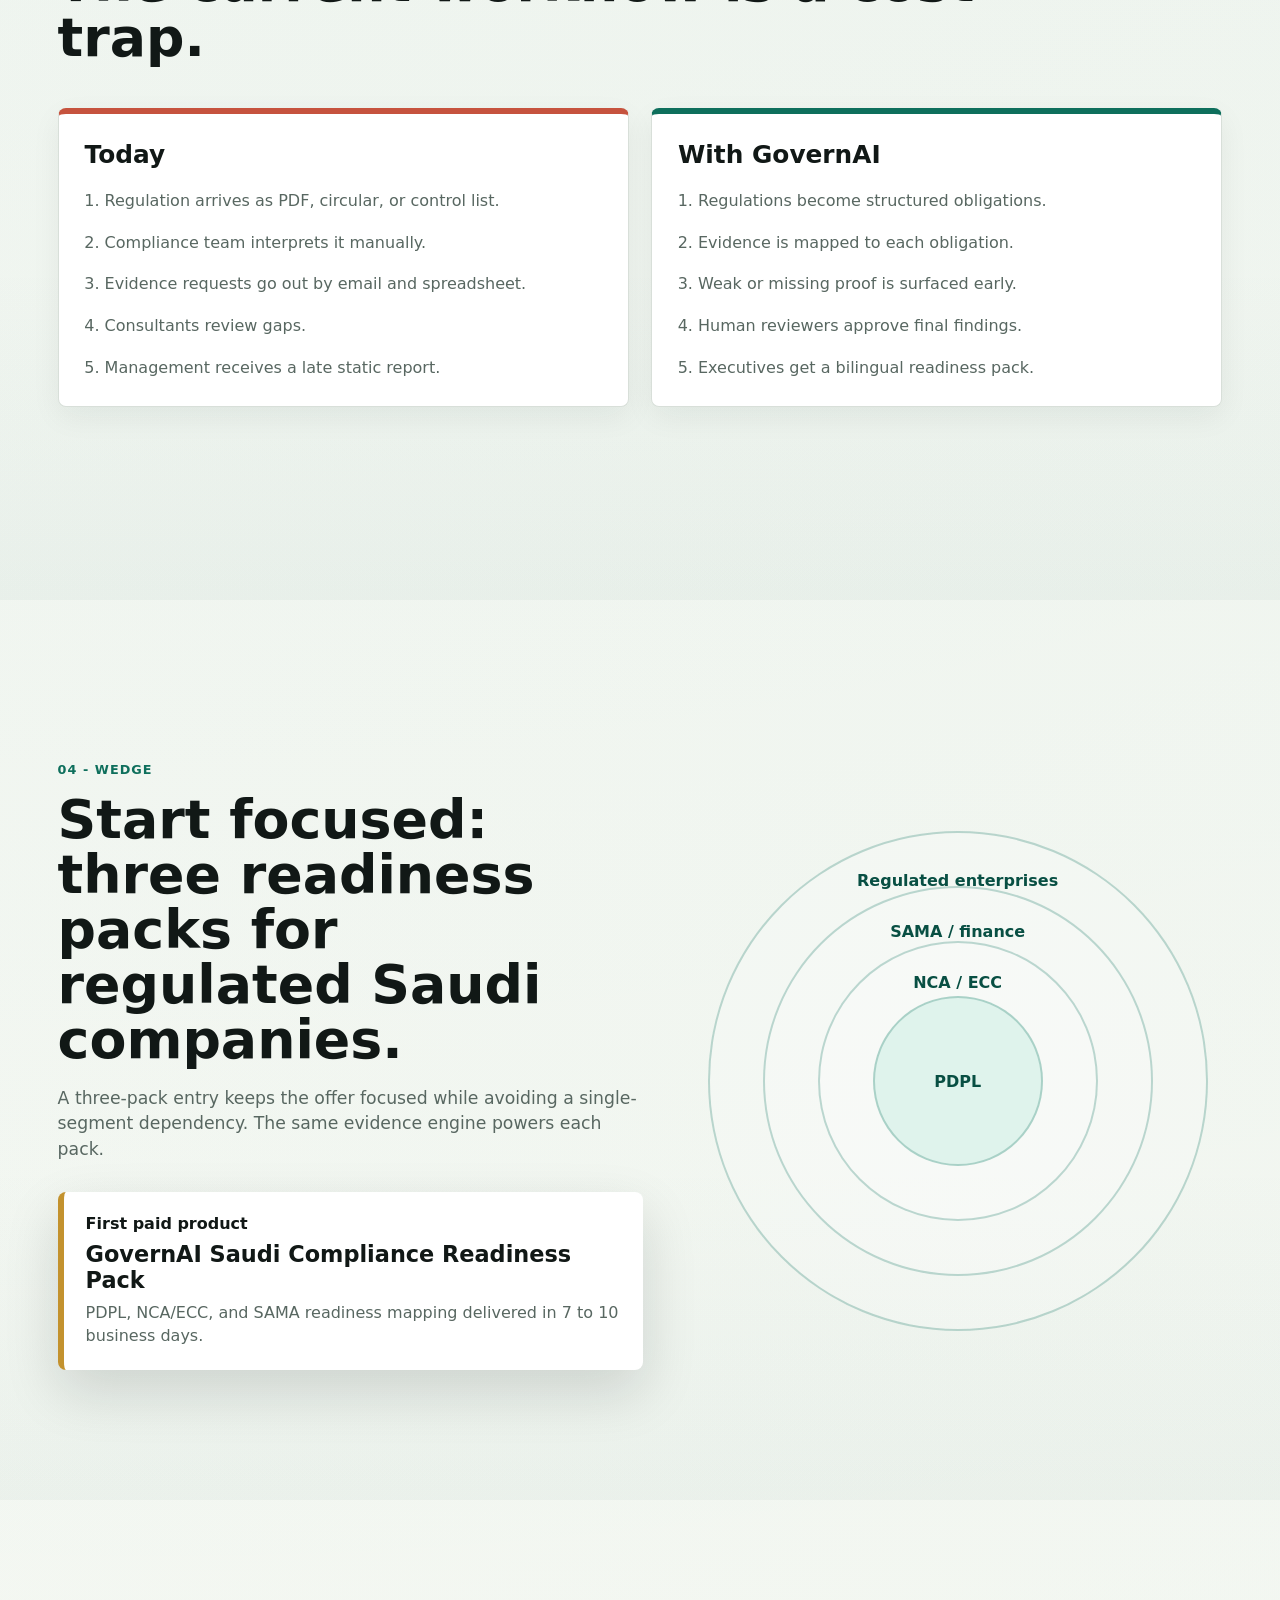
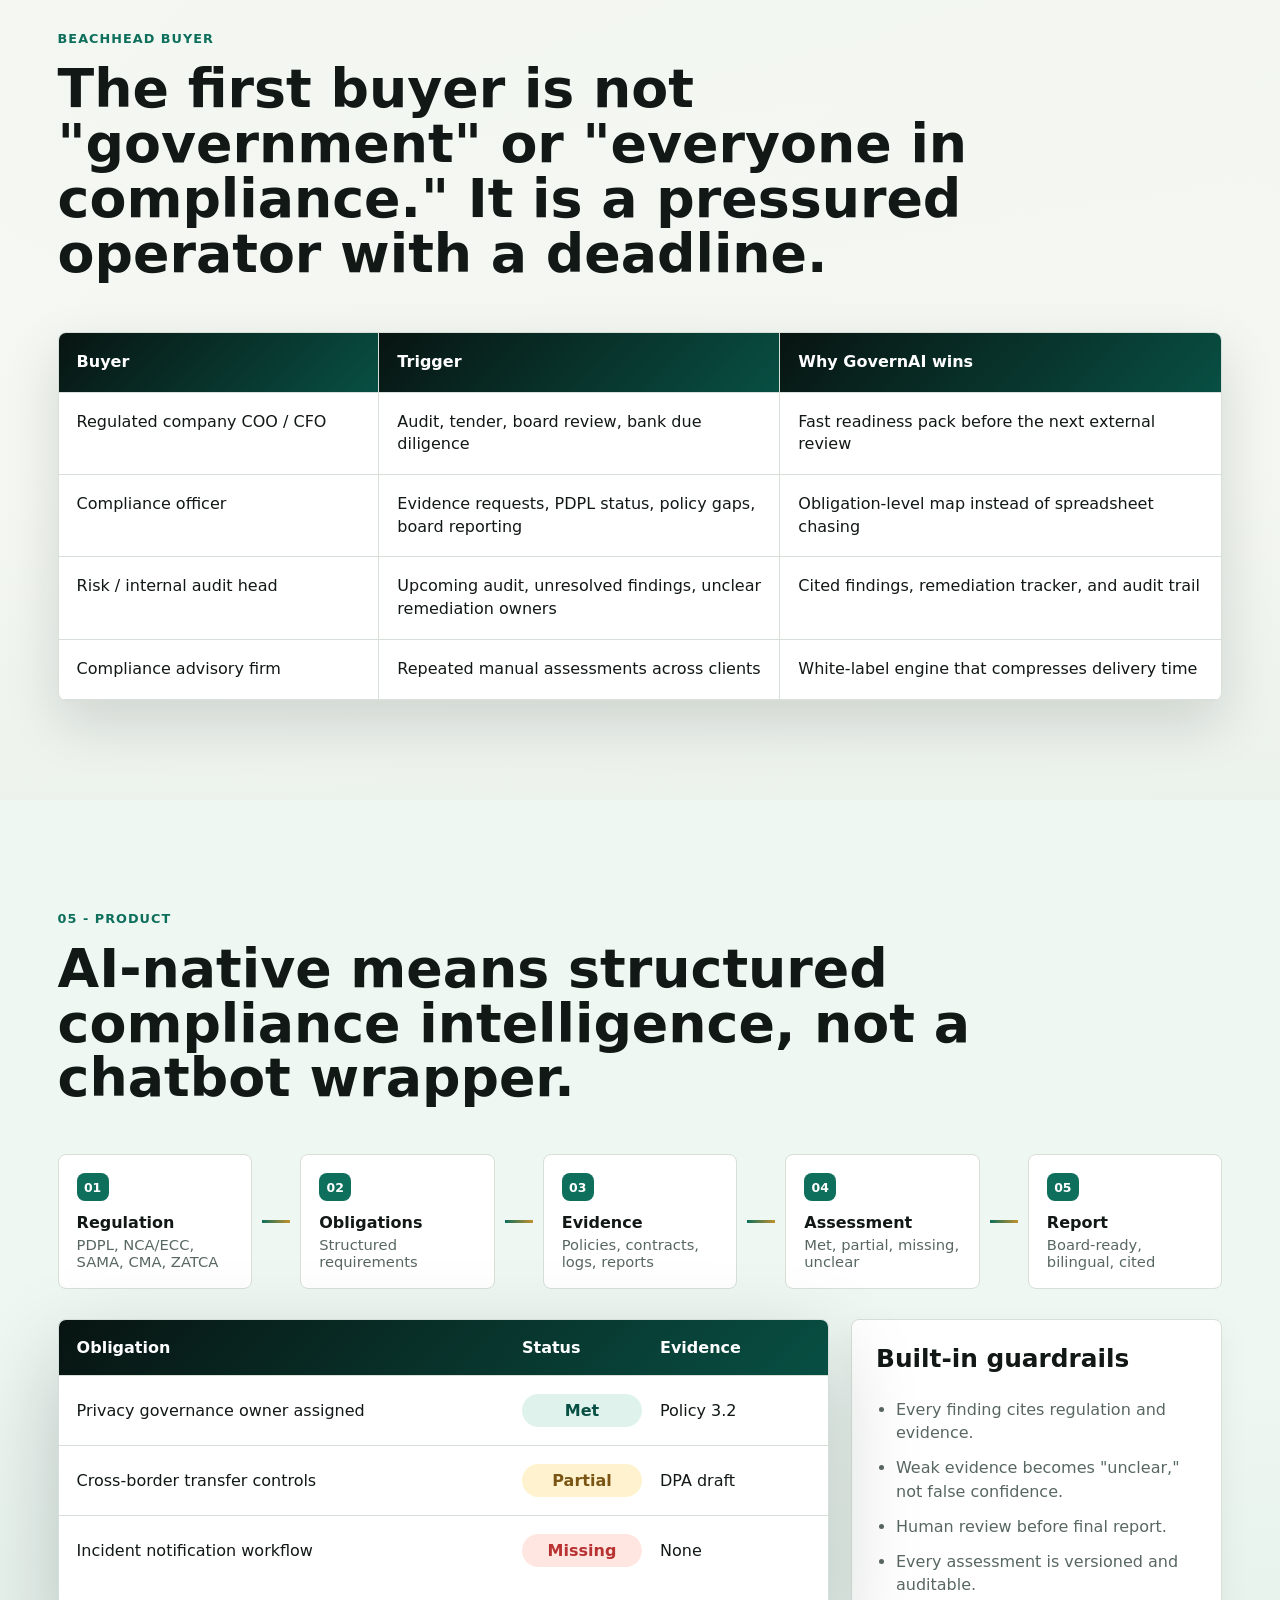
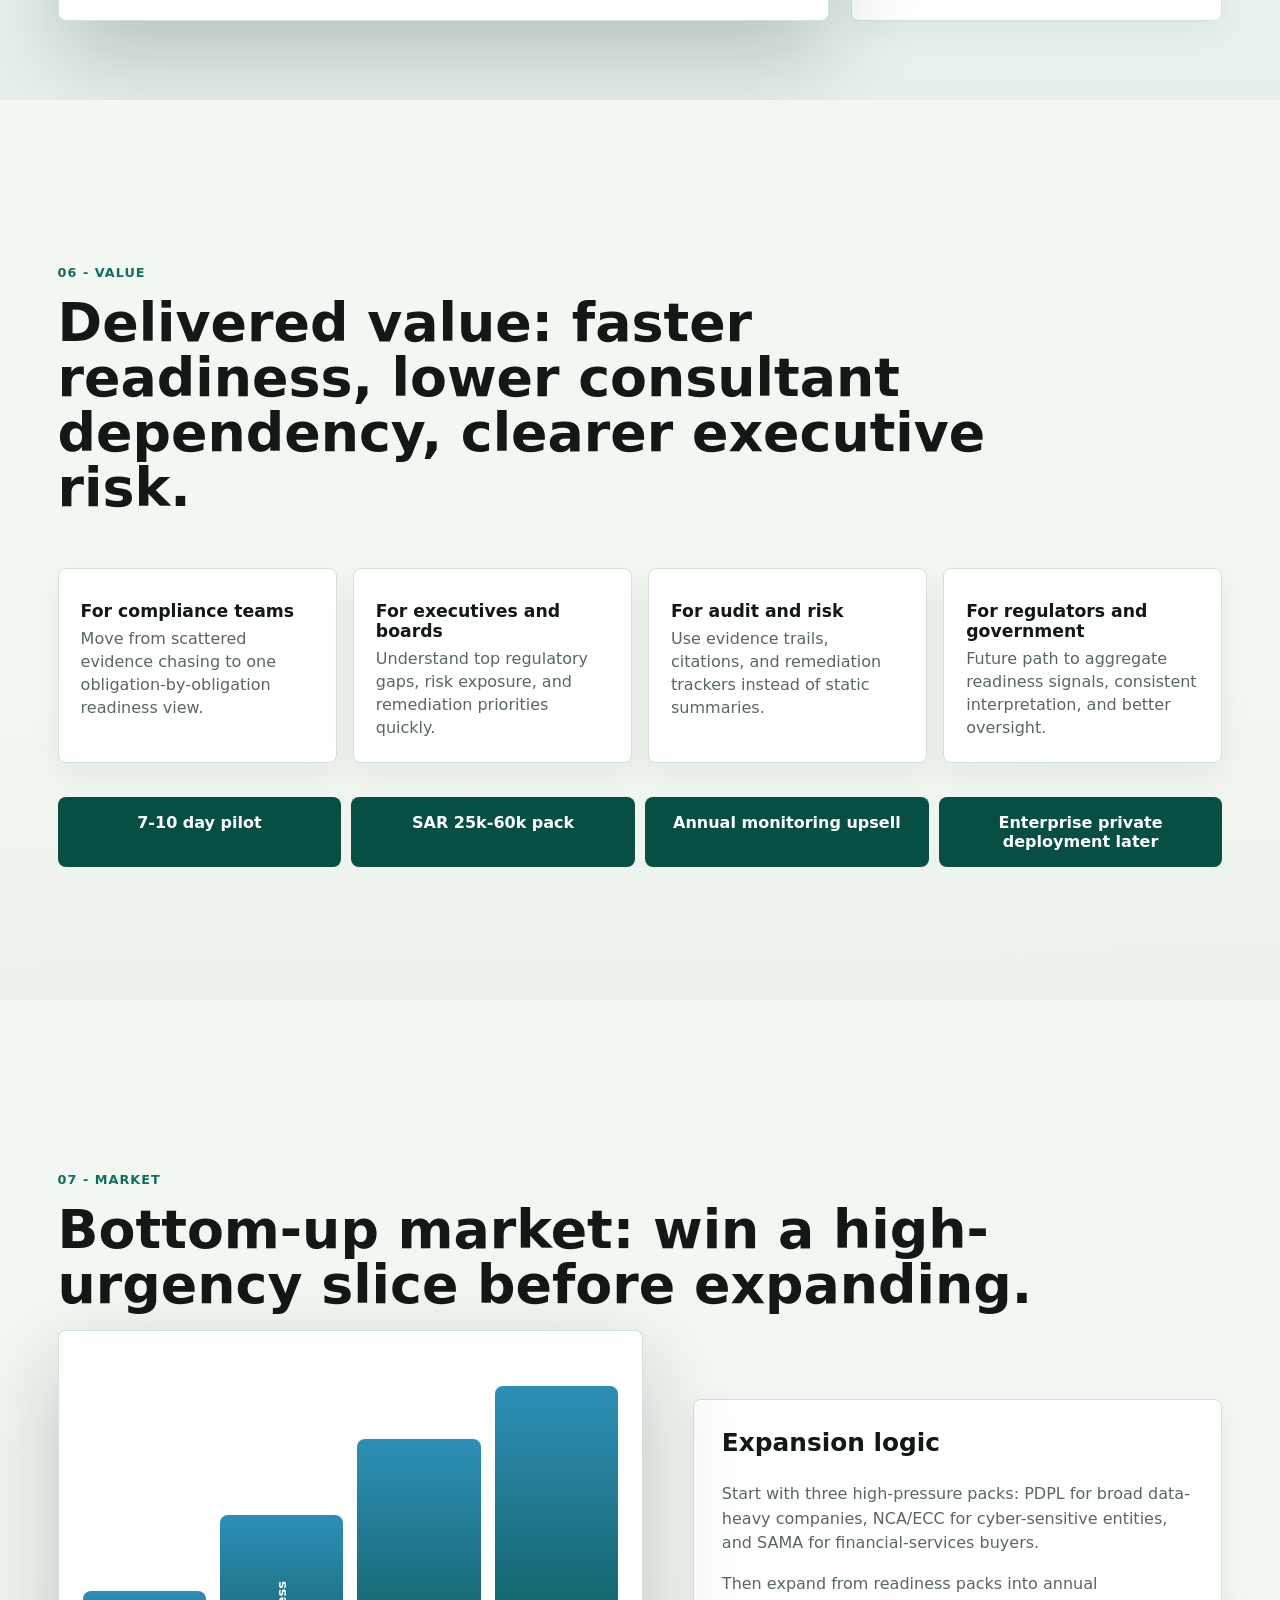
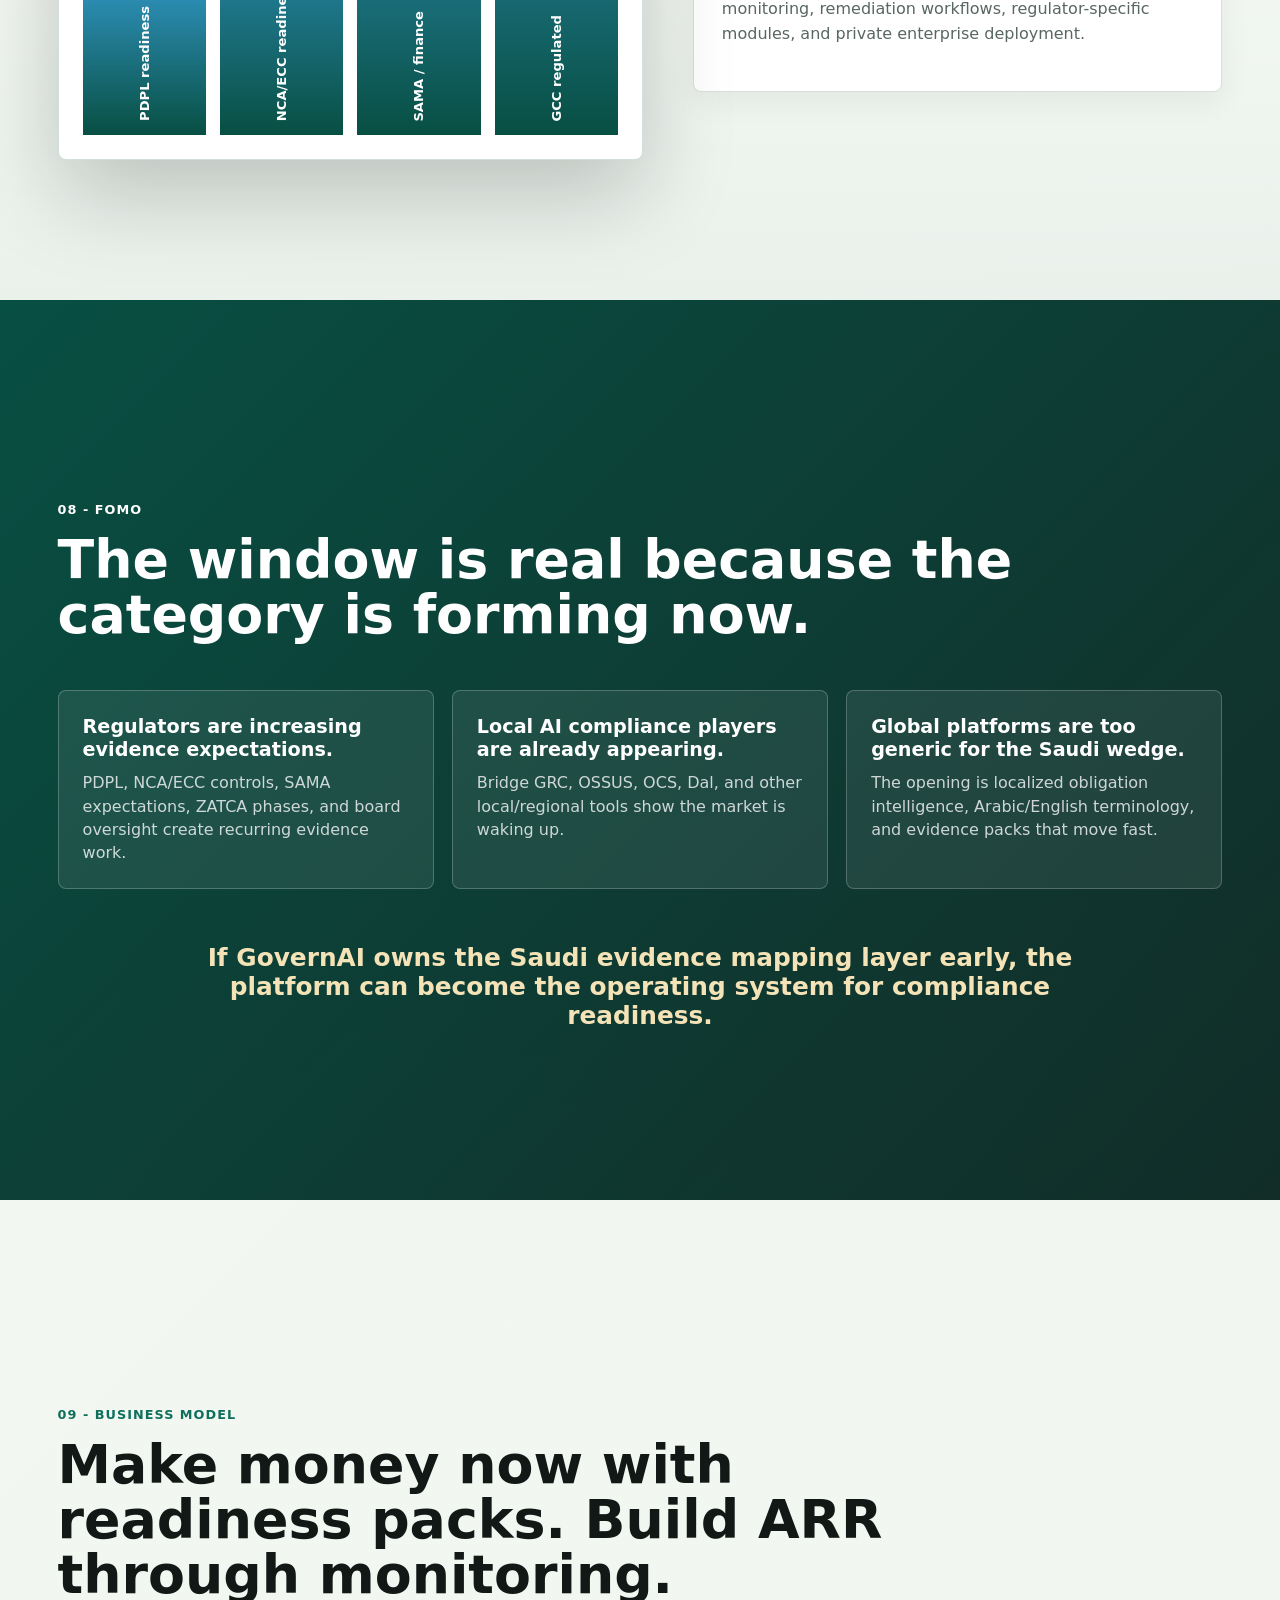
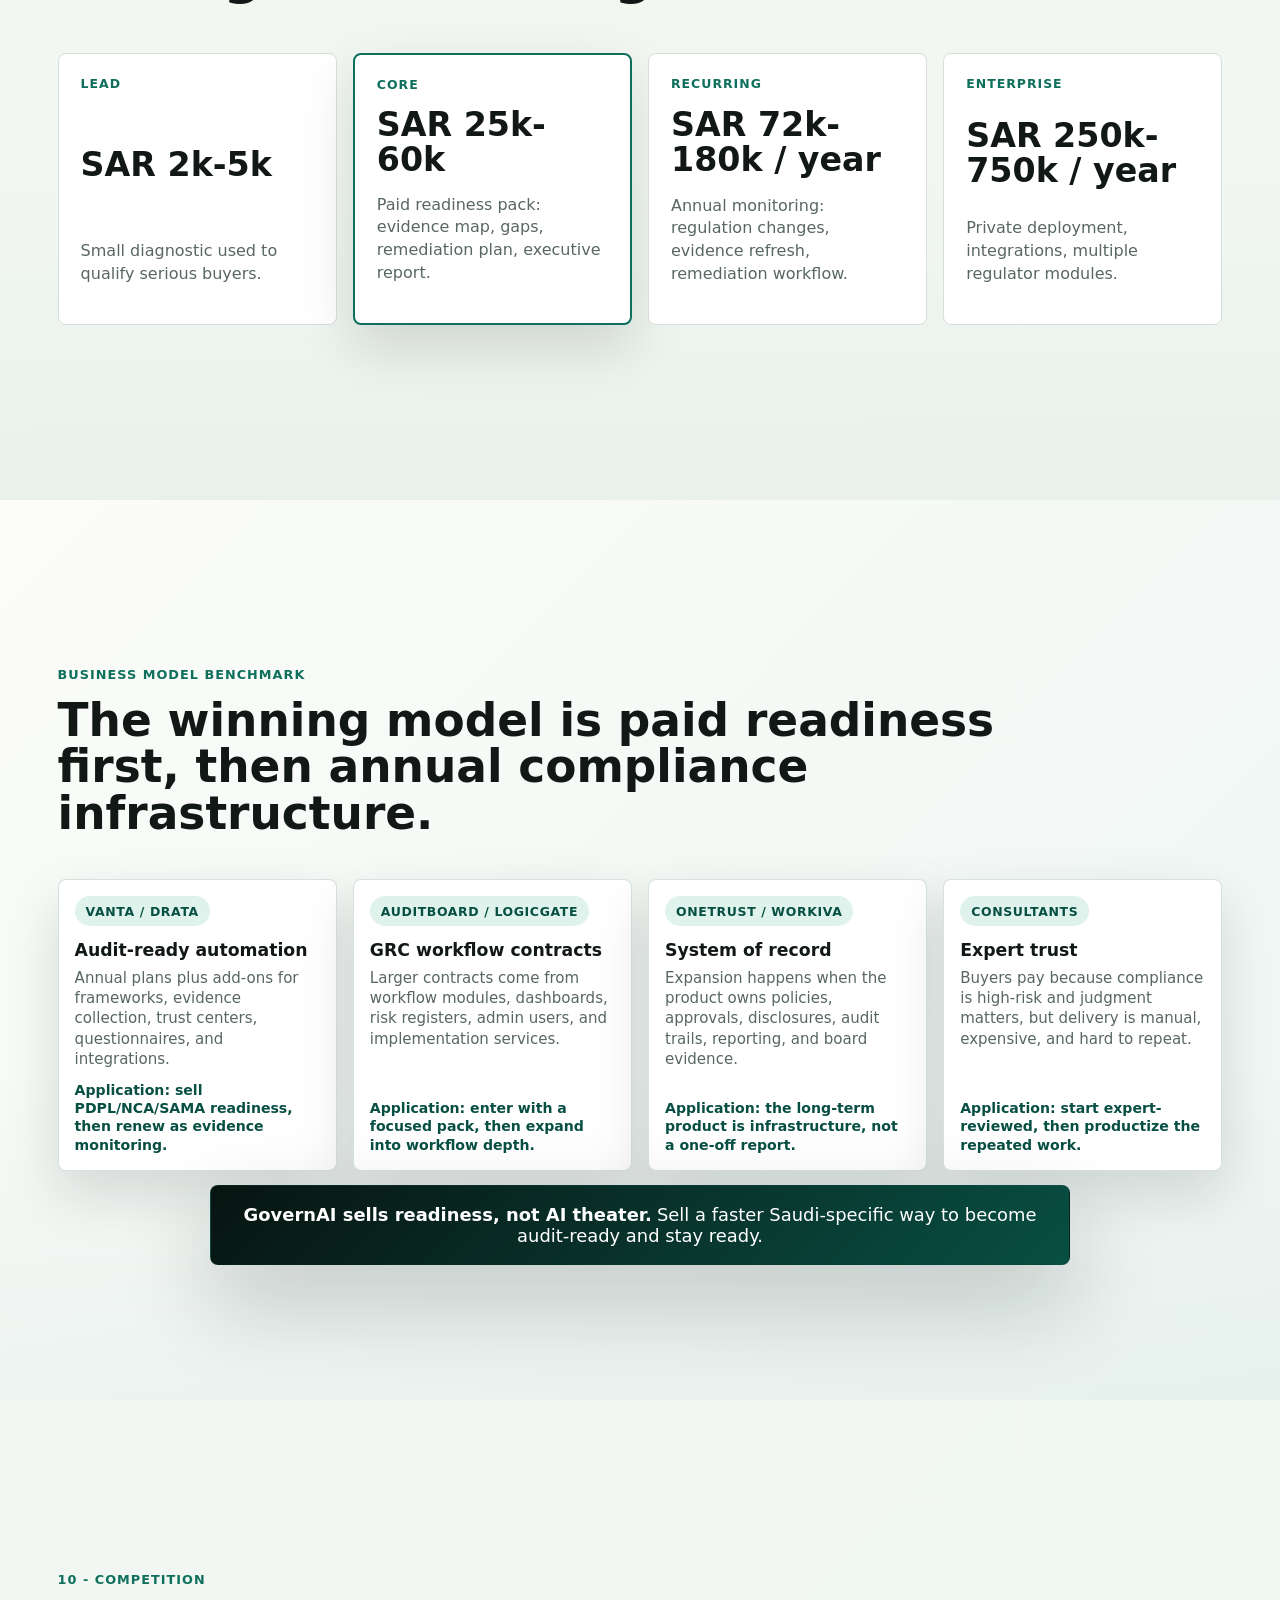
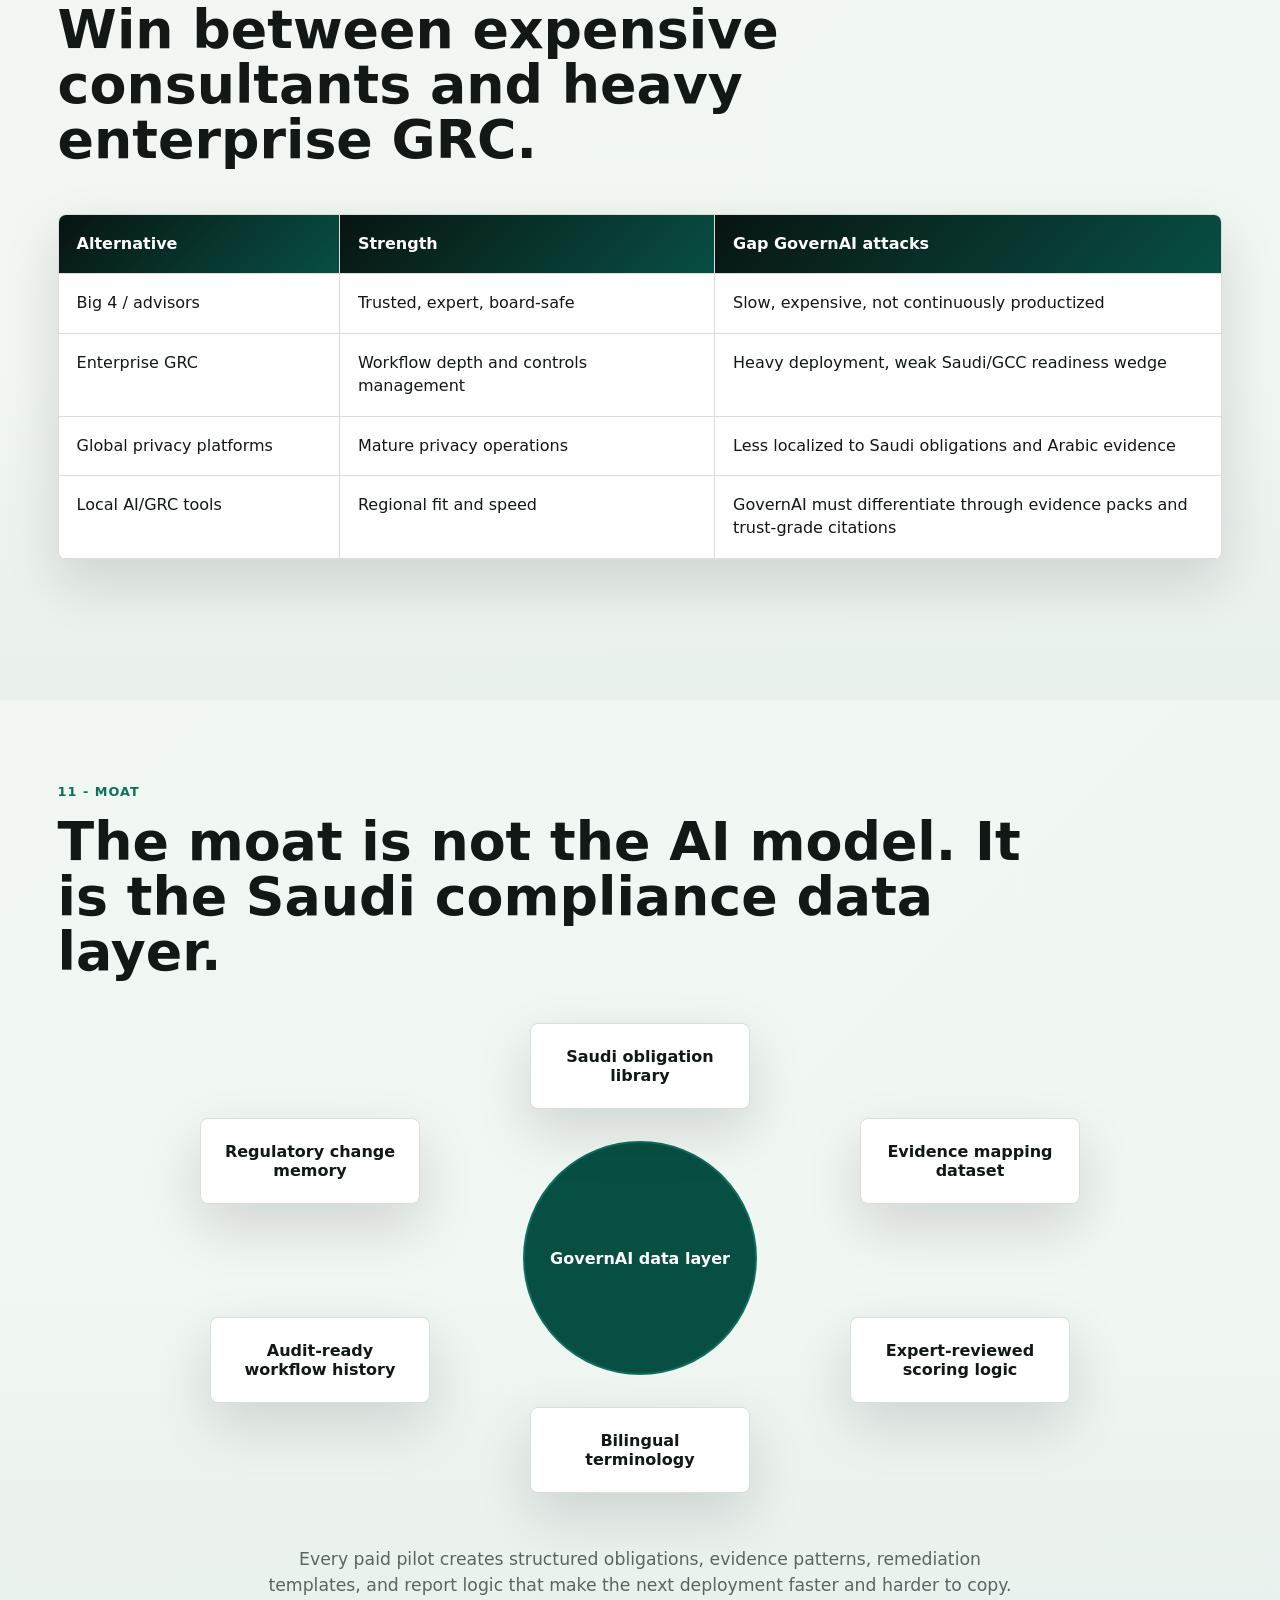
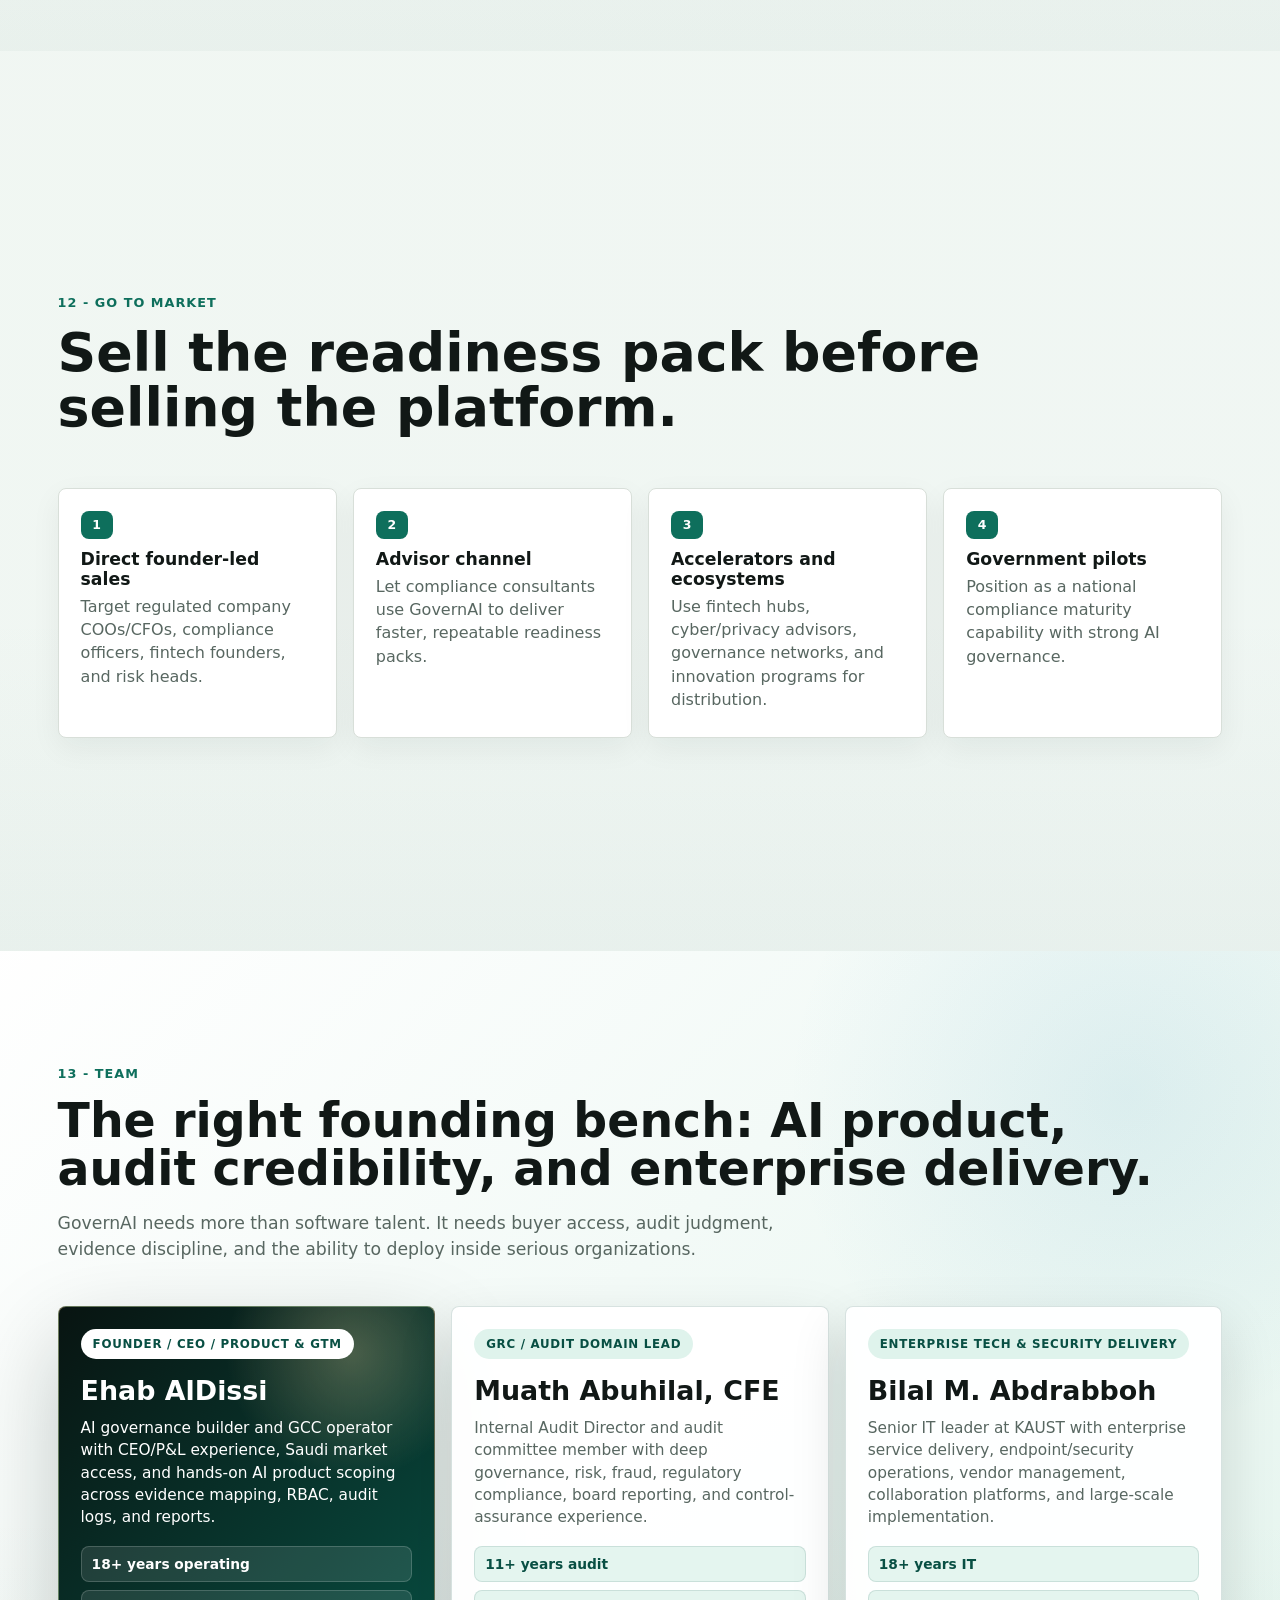
==== commit 0df9577f: "Add team slide from CVs" ====
--- a/index.html
+++ b/index.html
@@ -8,7 +8,7 @@
       content="GovernAI investor pitch deck: Saudi-first AI-native compliance readiness for regulated companies."
     />
     <title>GovernAI Investor Pitch Deck</title>
-    <link rel="stylesheet" href="src/styles.css?v=compact-clarity" />
+    <link rel="stylesheet" href="src/styles.css?v=team-roles" />
   </head>
   <body>
     <header class="deck-shell" aria-label="Deck navigation">
@@ -599,8 +599,67 @@
         </div>
       </section>
 
+      <section class="slide team-slide" id="slide-13a" data-title="Team">
+        <div class="section-kicker">13 - Team</div>
+        <h2>The right founding bench: AI product, audit credibility, and enterprise delivery.</h2>
+        <p class="slide-intro">
+          GovernAI needs more than software talent. It needs buyer access, audit judgment,
+          evidence discipline, and the ability to deploy inside serious organizations.
+        </p>
+        <div class="team-grid">
+          <article class="team-card founder-card">
+            <span class="team-role">Founder / CEO / Product & GTM</span>
+            <b>Ehab AlDissi</b>
+            <p>
+              AI governance builder and GCC operator with CEO/P&L experience, Saudi market access,
+              and hands-on AI product scoping across evidence mapping, RBAC, audit logs, and reports.
+            </p>
+            <div class="team-proof">
+              <span>18+ years operating</span>
+              <span>AI governance build</span>
+              <span>Saudi/GCC GTM</span>
+            </div>
+          </article>
+          <article class="team-card">
+            <span class="team-role">GRC / Audit Domain Lead</span>
+            <b>Muath Abuhilal, CFE</b>
+            <p>
+              Internal Audit Director and audit committee member with deep governance, risk,
+              fraud, regulatory compliance, board reporting, and control-assurance experience.
+            </p>
+            <div class="team-proof">
+              <span>11+ years audit</span>
+              <span>Audit committee</span>
+              <span>Board-grade assurance</span>
+            </div>
+          </article>
+          <article class="team-card">
+            <span class="team-role">Enterprise Tech & Security Delivery</span>
+            <b>Bilal M. Abdrabboh</b>
+            <p>
+              Senior IT leader at KAUST with enterprise service delivery, endpoint/security
+              operations, vendor management, collaboration platforms, and large-scale implementation.
+            </p>
+            <div class="team-proof">
+              <span>18+ years IT</span>
+              <span>6,000+ users</span>
+              <span>$100M+ infra</span>
+            </div>
+          </article>
+        </div>
+        <div class="team-role-map">
+          <span>Commercial owner</span>
+          <i></i>
+          <span>Audit methodology</span>
+          <i></i>
+          <span>Enterprise deployment</span>
+          <i></i>
+          <span>Funded hire: AI engineer</span>
+        </div>
+      </section>
+
       <section class="slide ask-slide" id="slide-14" data-title="Ask">
-        <div class="section-kicker">13 - Raise</div>
+        <div class="section-kicker">14 - Raise</div>
         <h2>Raising USD 250k to prove paid demand and ship the first trust-grade MVP.</h2>
         <div class="ask-layout">
           <div class="ask-card">
@@ -627,7 +686,7 @@
       </section>
 
       <section class="slide" id="slide-15" data-title="Execution">
-        <div class="section-kicker">14 - Execution plan</div>
+        <div class="section-kicker">15 - Execution plan</div>
         <h2>Next 90 days: sell, deliver, productize.</h2>
         <div class="timeline">
           <div>
@@ -649,7 +708,7 @@
       </section>
 
       <section class="slide sources" id="slide-16" data-title="Sources">
-        <div class="section-kicker">15 - Research basis</div>
+        <div class="section-kicker">16 - Research basis</div>
         <h2>Research basis for timing, market, and business model.</h2>
         <p class="slide-intro">
           The opportunity is grounded in Saudi regulatory signals, GRC/RegTech market indicators,
@@ -688,7 +747,7 @@
 
     <div class="slide-controls" aria-label="Deck controls">
       <button id="prevSlide" type="button" aria-label="Previous slide">&lt;</button>
-      <span id="slideCounter">1 / 20</span>
+      <span id="slideCounter">1 / 21</span>
       <button id="nextSlide" type="button" aria-label="Next slide">&gt;</button>
     </div>
 
--- a/src/styles.css
+++ b/src/styles.css
@@ -1744,7 +1744,8 @@
 
 body[data-active-slide="1"] .slide-controls,
 body[data-active-slide="2"] .slide-controls,
-body[data-active-slide="20"] .slide-controls {
+body[data-active-slide="18"] .slide-controls,
+body[data-active-slide="21"] .slide-controls {
   display: none;
 }
 
@@ -1903,6 +1904,7 @@
 .fomo-board div,
 .pricing-ladder div,
 .timeline div,
+.team-card,
 .capital-grid article {
   transition:
     transform 220ms ease,
@@ -1922,6 +1924,7 @@
 .workflow:hover,
 .pricing-ladder div:hover,
 .timeline div:hover,
+.team-card:hover,
 .capital-grid article:hover {
   transform: translateY(-4px);
   border-color: rgba(14, 111, 92, 0.3);
@@ -2051,6 +2054,134 @@
 
 .premium-panel li {
   color: rgba(255, 255, 255, 0.78);
+}
+
+.team-slide {
+  background:
+    radial-gradient(circle at 88% 16%, rgba(45, 143, 183, 0.1), transparent 25%),
+    linear-gradient(135deg, rgba(255, 255, 255, 0.96), rgba(223, 243, 236, 0.8)),
+    var(--paper);
+}
+
+.team-slide h2 {
+  max-width: 1120px;
+  font-size: clamp(2rem, 3.7vw, 3.45rem);
+}
+
+.team-grid {
+  width: min(1180px, 100%);
+  display: grid;
+  grid-template-columns: repeat(3, minmax(0, 1fr));
+  gap: 16px;
+  margin: 26px auto 16px;
+}
+
+.team-card {
+  min-height: 330px;
+  display: flex;
+  flex-direction: column;
+  border: 1px solid rgba(8, 79, 67, 0.16);
+  border-radius: 8px;
+  padding: 22px;
+  background: rgba(255, 255, 255, 0.94);
+  box-shadow: var(--shadow);
+}
+
+.team-card.founder-card {
+  color: white;
+  border-color: rgba(241, 217, 159, 0.4);
+  background:
+    radial-gradient(circle at 78% 12%, rgba(241, 217, 159, 0.28), transparent 28%),
+    linear-gradient(135deg, var(--night), var(--green-dark));
+  box-shadow: var(--deep-shadow);
+}
+
+.team-role {
+  display: inline-flex;
+  align-self: flex-start;
+  min-height: 30px;
+  align-items: center;
+  border-radius: 999px;
+  padding: 0 12px;
+  color: var(--green-dark);
+  background: var(--mint);
+  font-size: 0.74rem;
+  font-weight: 900;
+  letter-spacing: 0.06em;
+  text-transform: uppercase;
+}
+
+.founder-card .team-role {
+  color: var(--green-dark);
+  background: white;
+}
+
+.team-card b {
+  display: block;
+  margin: 18px 0 12px;
+  font-size: clamp(1.45rem, 2.1vw, 1.95rem);
+  line-height: 1.05;
+}
+
+.team-card p {
+  margin: 0;
+  color: var(--muted);
+  font-size: 0.96rem;
+  line-height: 1.45;
+}
+
+.founder-card p,
+.founder-card b {
+  color: white;
+}
+
+.team-proof {
+  display: grid;
+  gap: 8px;
+  margin-top: auto;
+  padding-top: 18px;
+}
+
+.team-proof span {
+  border: 1px solid rgba(8, 79, 67, 0.12);
+  border-radius: 8px;
+  padding: 9px 10px;
+  color: var(--green-dark);
+  background: rgba(223, 243, 236, 0.82);
+  font-size: 0.86rem;
+  font-weight: 850;
+}
+
+.founder-card .team-proof span {
+  border-color: rgba(255, 255, 255, 0.18);
+  color: white;
+  background: rgba(255, 255, 255, 0.1);
+}
+
+.team-role-map {
+  width: min(1040px, 100%);
+  display: grid;
+  grid-template-columns: minmax(0, 1fr) 28px minmax(0, 1fr) 28px minmax(0, 1fr) 28px minmax(0, 1.25fr);
+  align-items: center;
+  gap: 10px;
+  margin: 0 auto;
+}
+
+.team-role-map span {
+  border: 1px solid rgba(14, 111, 92, 0.16);
+  border-radius: 8px;
+  padding: 12px 14px;
+  color: var(--green-dark);
+  background: white;
+  box-shadow: 0 12px 28px rgba(8, 20, 17, 0.07);
+  font-size: 0.88rem;
+  font-weight: 850;
+  text-align: center;
+}
+
+.team-role-map i {
+  height: 3px;
+  background: linear-gradient(90deg, var(--green), var(--gold));
 }
 
 .capital-plan {
@@ -2254,6 +2385,30 @@
     gap: 12px;
     margin-top: 22px;
   }
+
+  .team-grid {
+    gap: 12px;
+    margin-top: 20px;
+  }
+
+  .team-card {
+    min-height: 292px;
+    padding: 18px;
+  }
+
+  .team-card p {
+    font-size: 0.9rem;
+    line-height: 1.38;
+  }
+
+  .team-proof span {
+    padding: 7px 9px;
+  }
+
+  .team-role-map span {
+    padding: 10px 12px;
+    font-size: 0.82rem;
+  }
 }
 
 @media (max-width: 980px) {
@@ -2297,16 +2452,27 @@
   .roi-strip,
   .investor-grid,
   .pressure-map,
-  .proof-grid,
-  .capital-grid,
-  .ask-metrics,
-  .premium-panel ul,
-  .source-board {
+    .proof-grid,
+    .capital-grid,
+    .team-grid,
+    .ask-metrics,
+    .premium-panel ul,
+    .source-board {
     grid-template-columns: repeat(2, minmax(0, 1fr));
   }
 
   .pipeline {
     grid-template-columns: 1fr;
+  }
+
+  .team-role-map {
+    grid-template-columns: 1fr;
+  }
+
+  .team-role-map i {
+    width: 3px;
+    height: 20px;
+    justify-self: center;
   }
 
   .pipeline i {
@@ -2383,11 +2549,12 @@
   .roi-strip,
   .investor-grid,
   .pressure-map,
-  .proof-grid,
-  .capital-grid,
-  .ask-metrics,
-  .premium-panel ul,
-  .source-board {
+    .proof-grid,
+    .capital-grid,
+    .team-grid,
+    .ask-metrics,
+    .premium-panel ul,
+    .source-board {
     grid-template-columns: 1fr;
   }
 
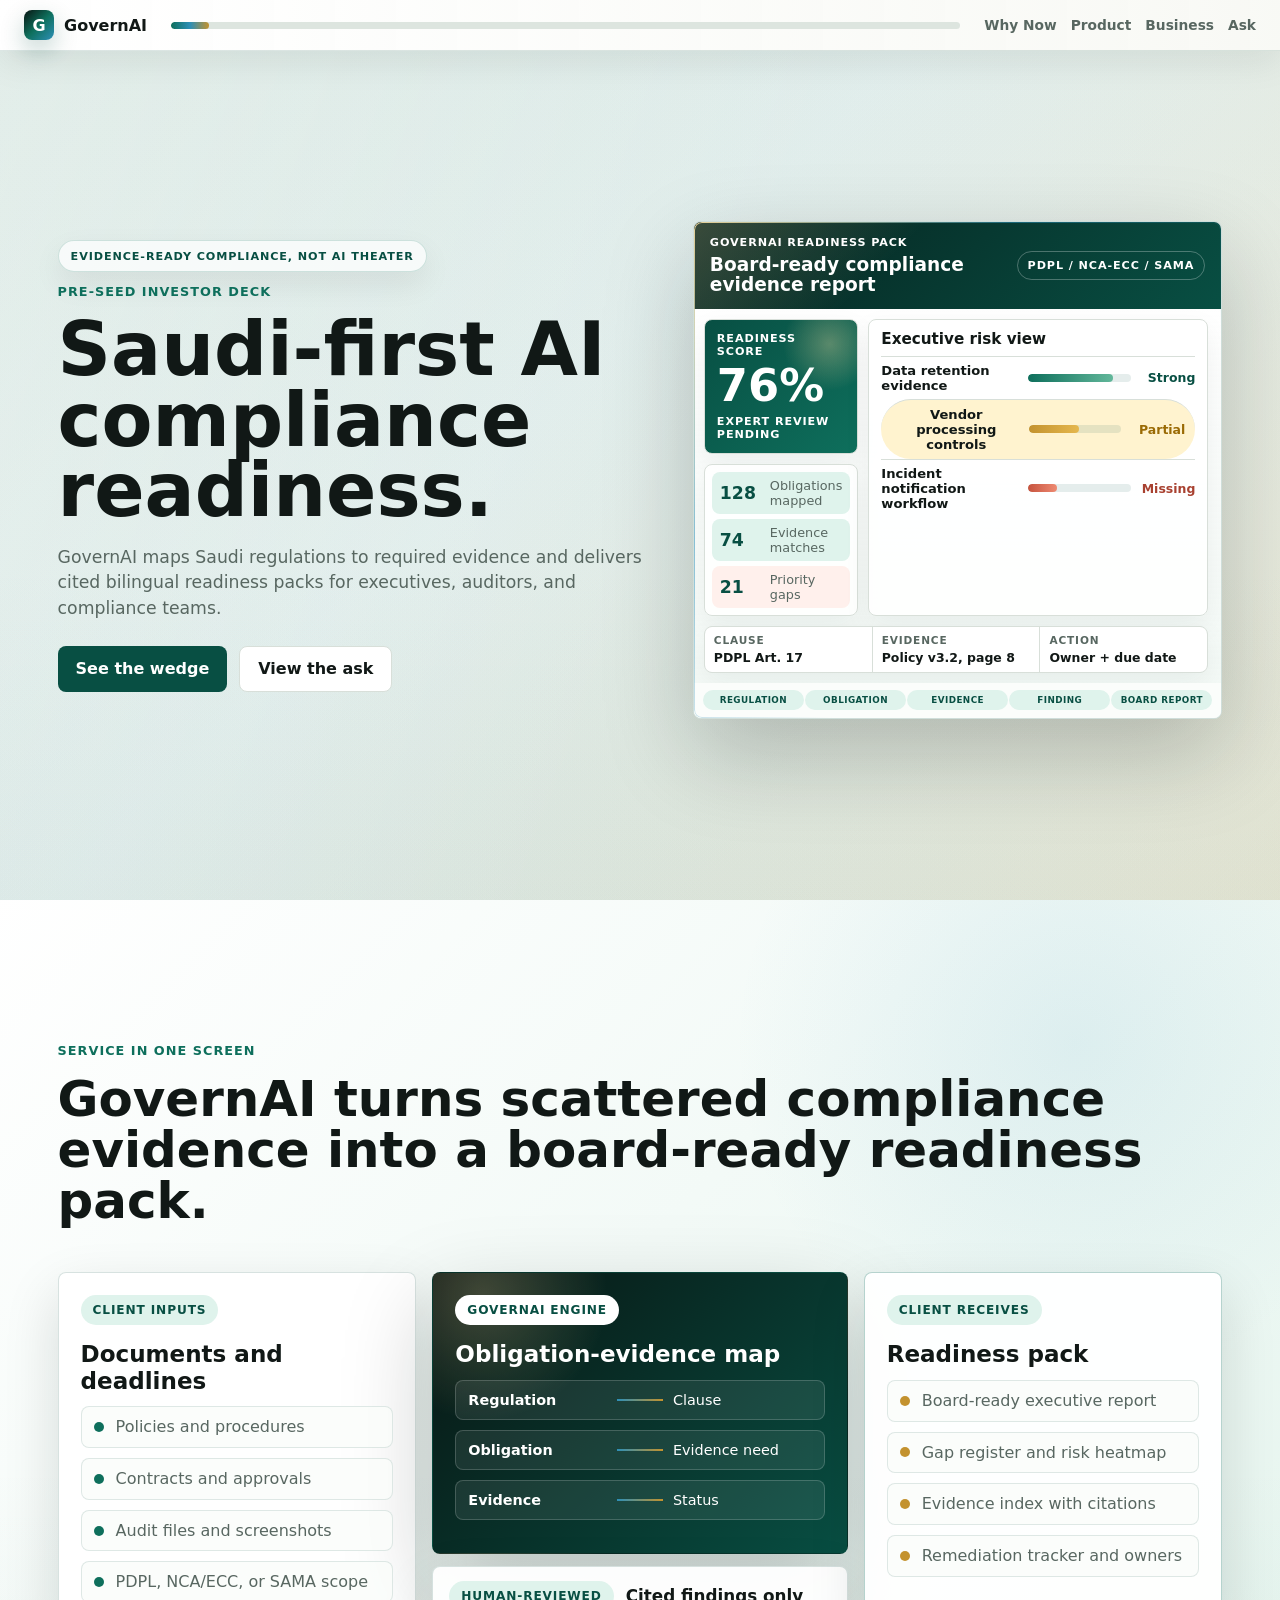
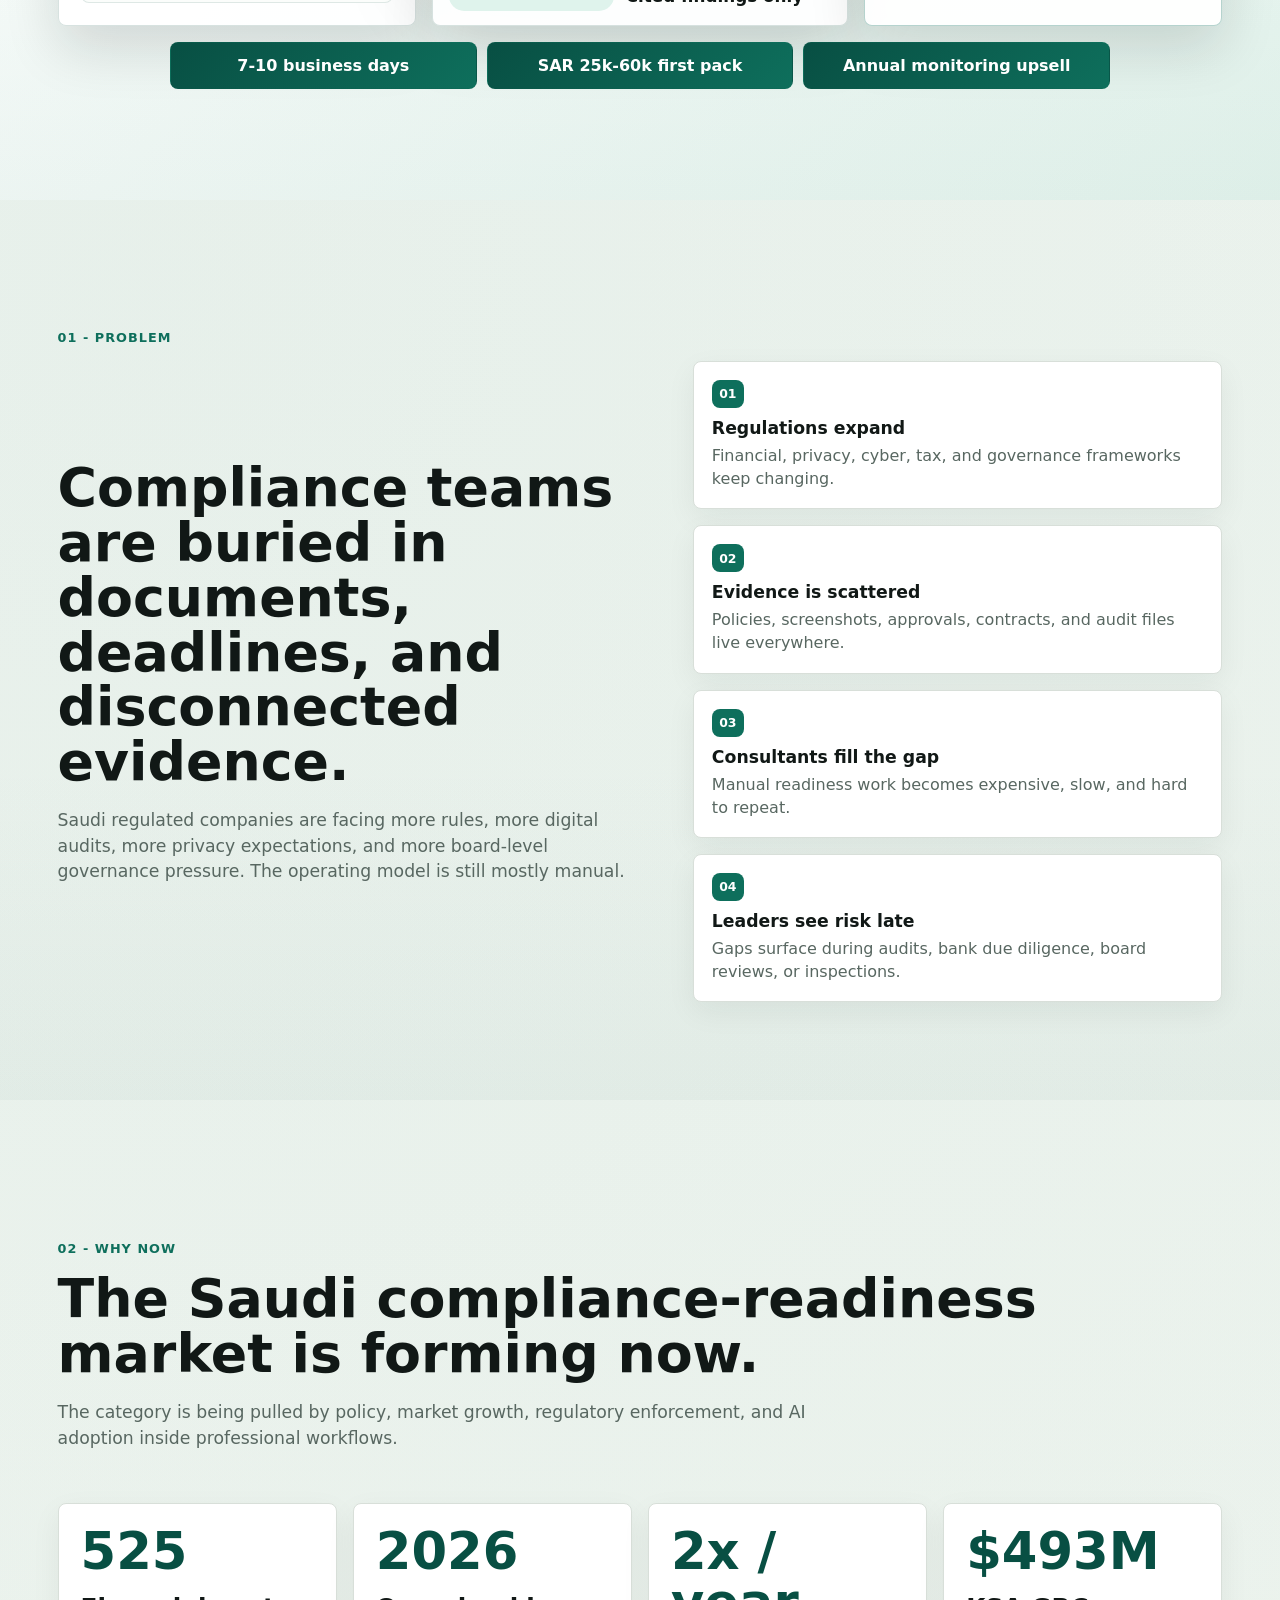
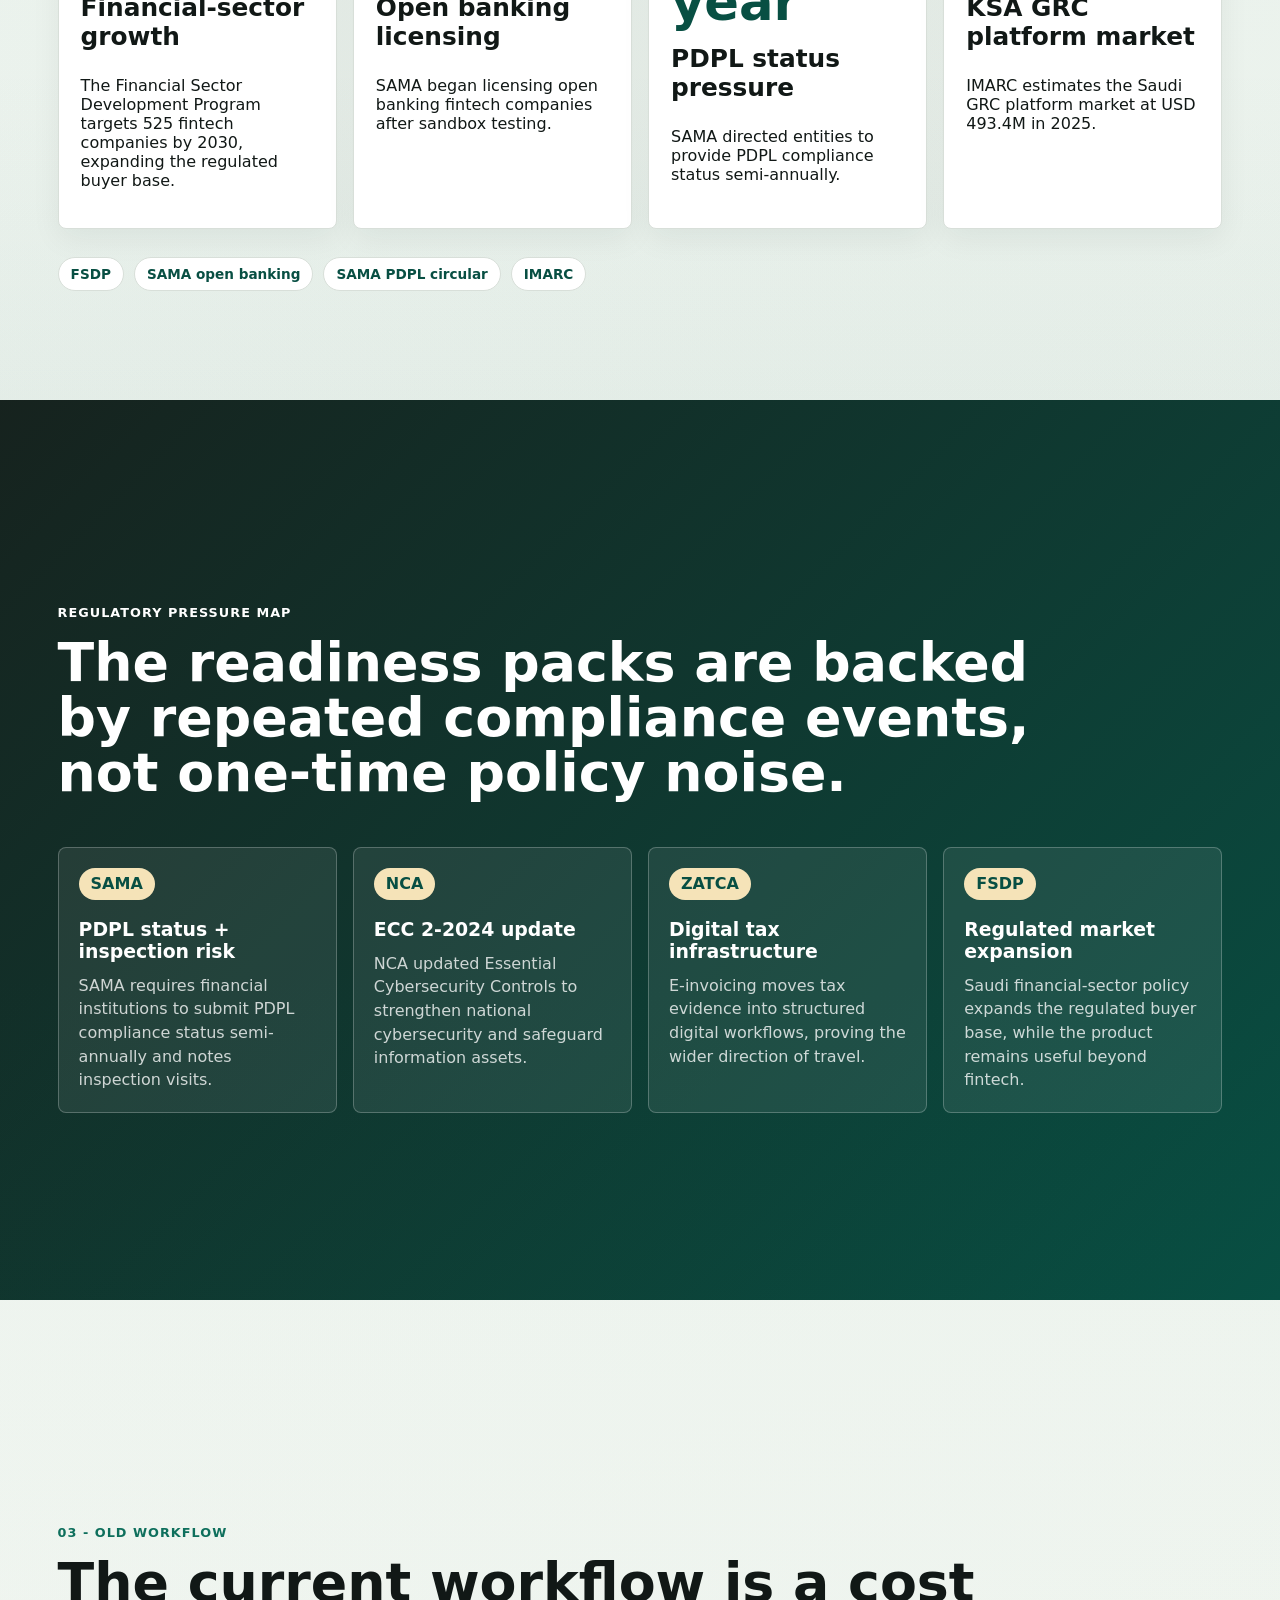
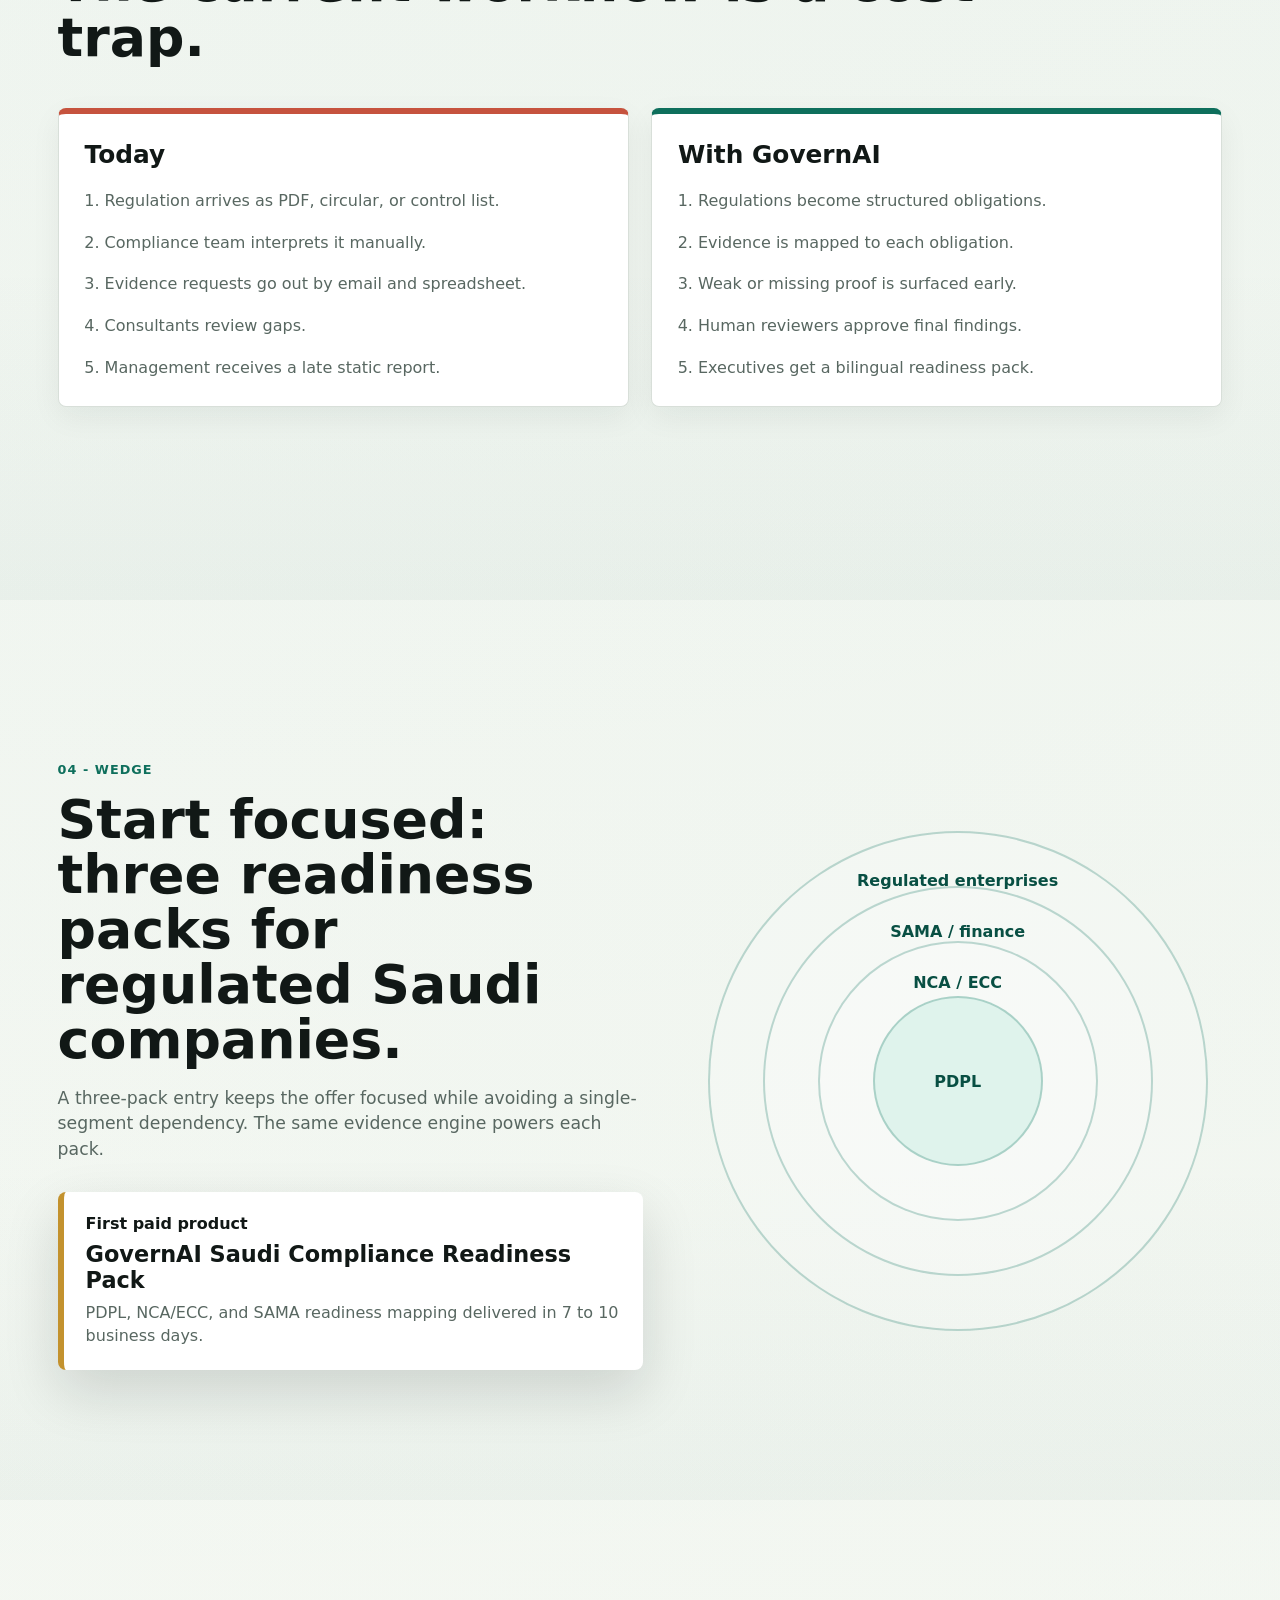
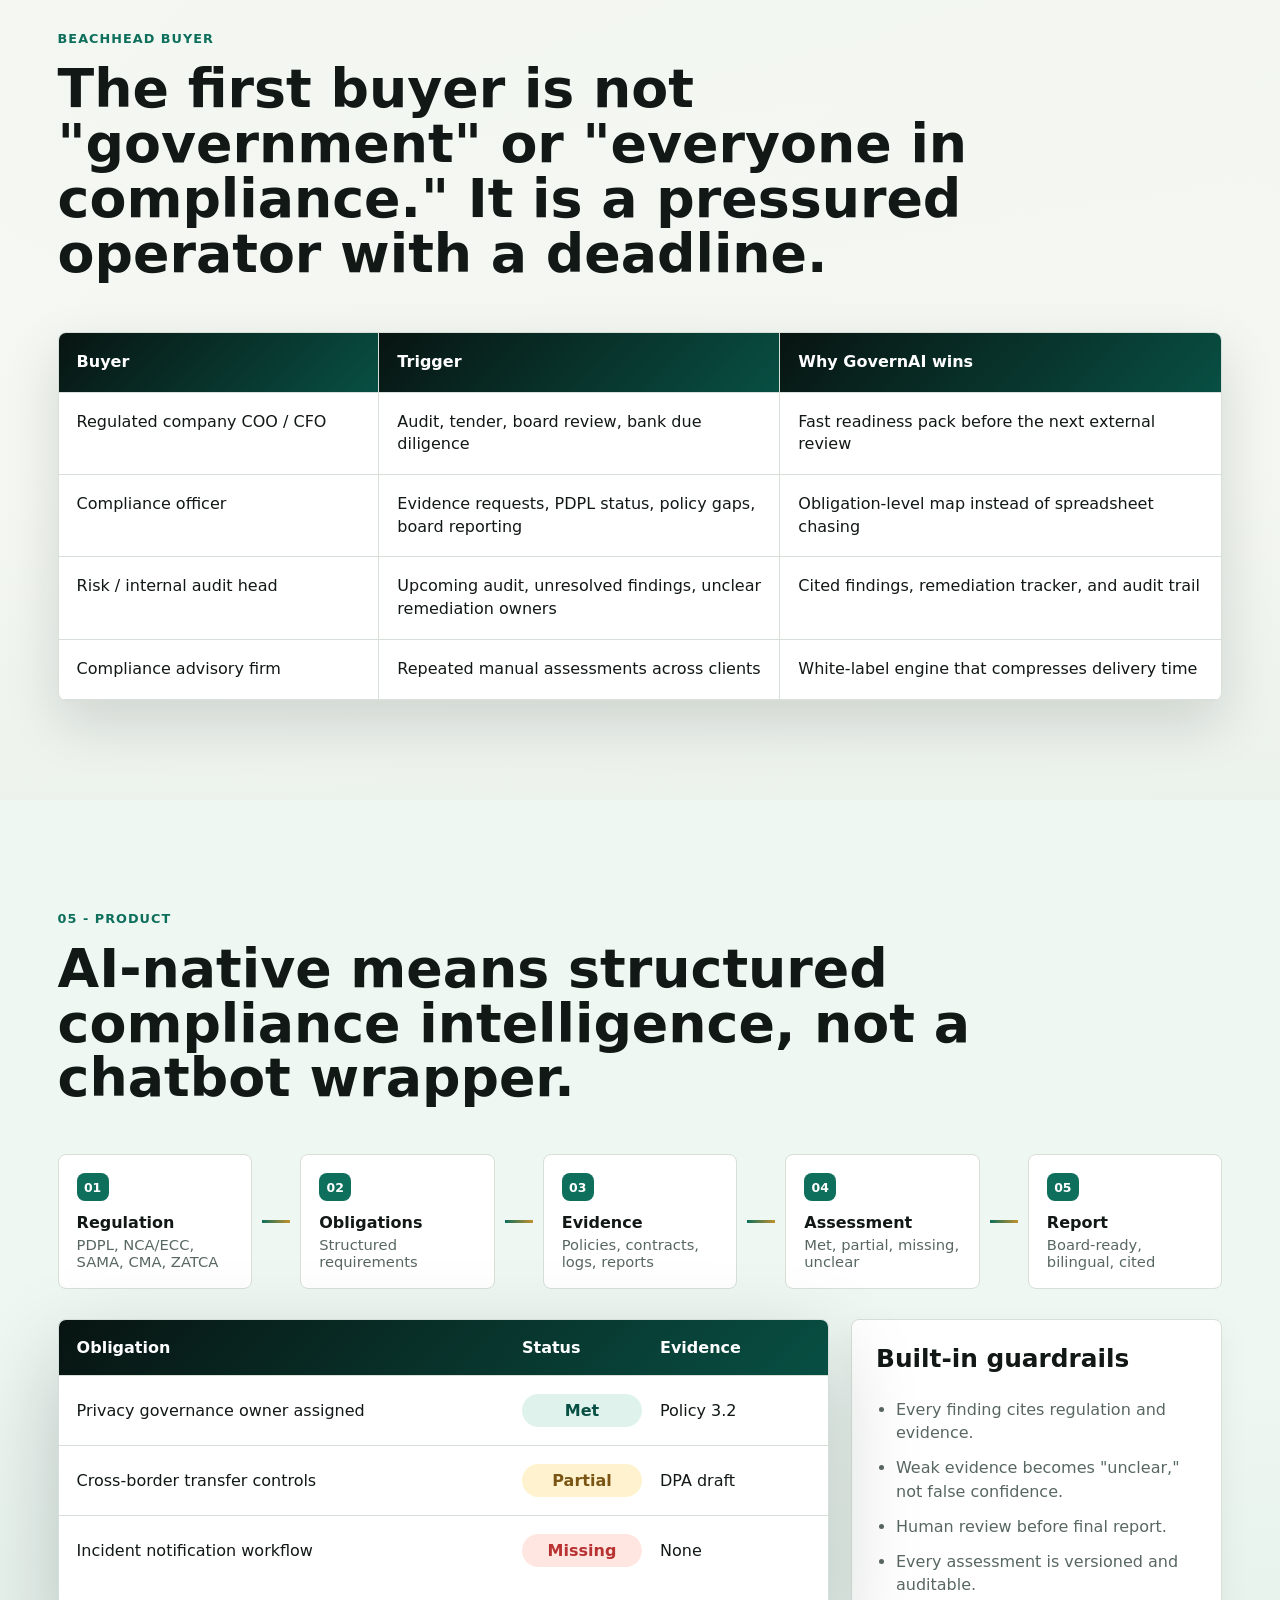
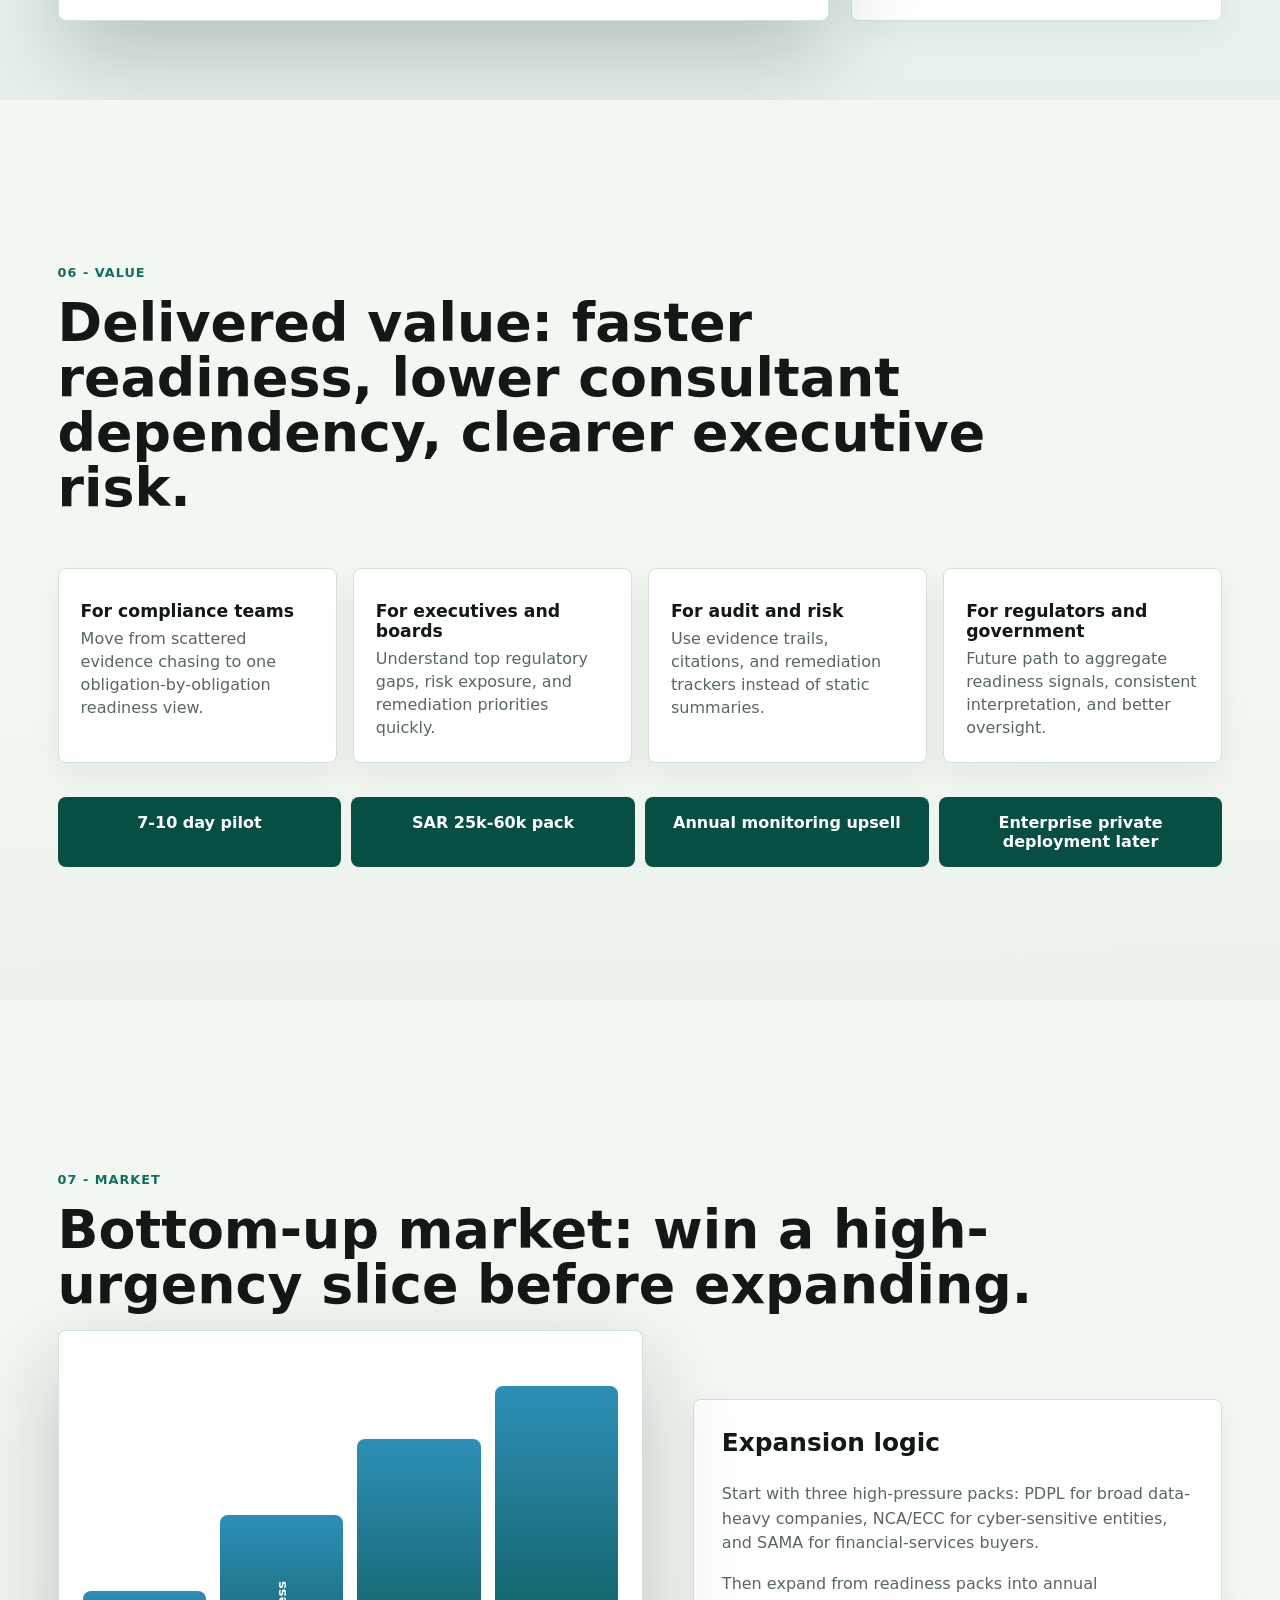
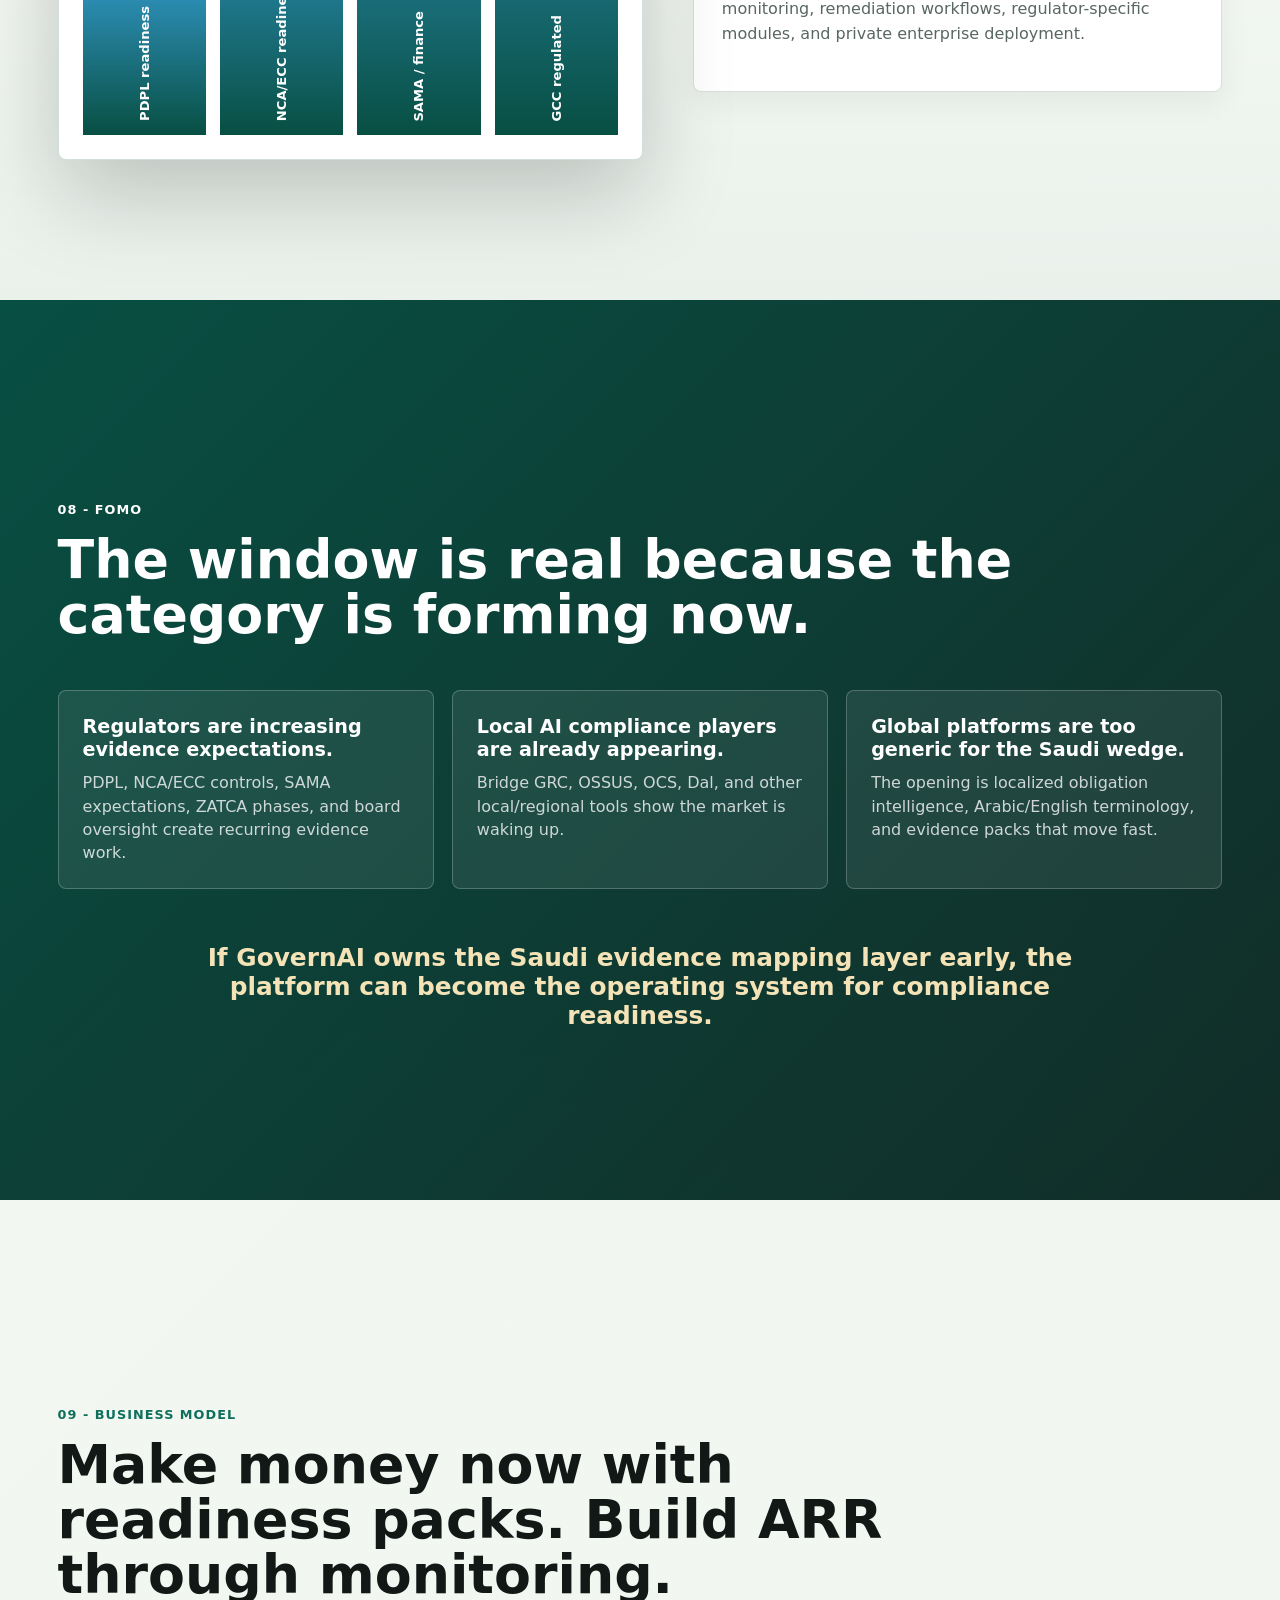
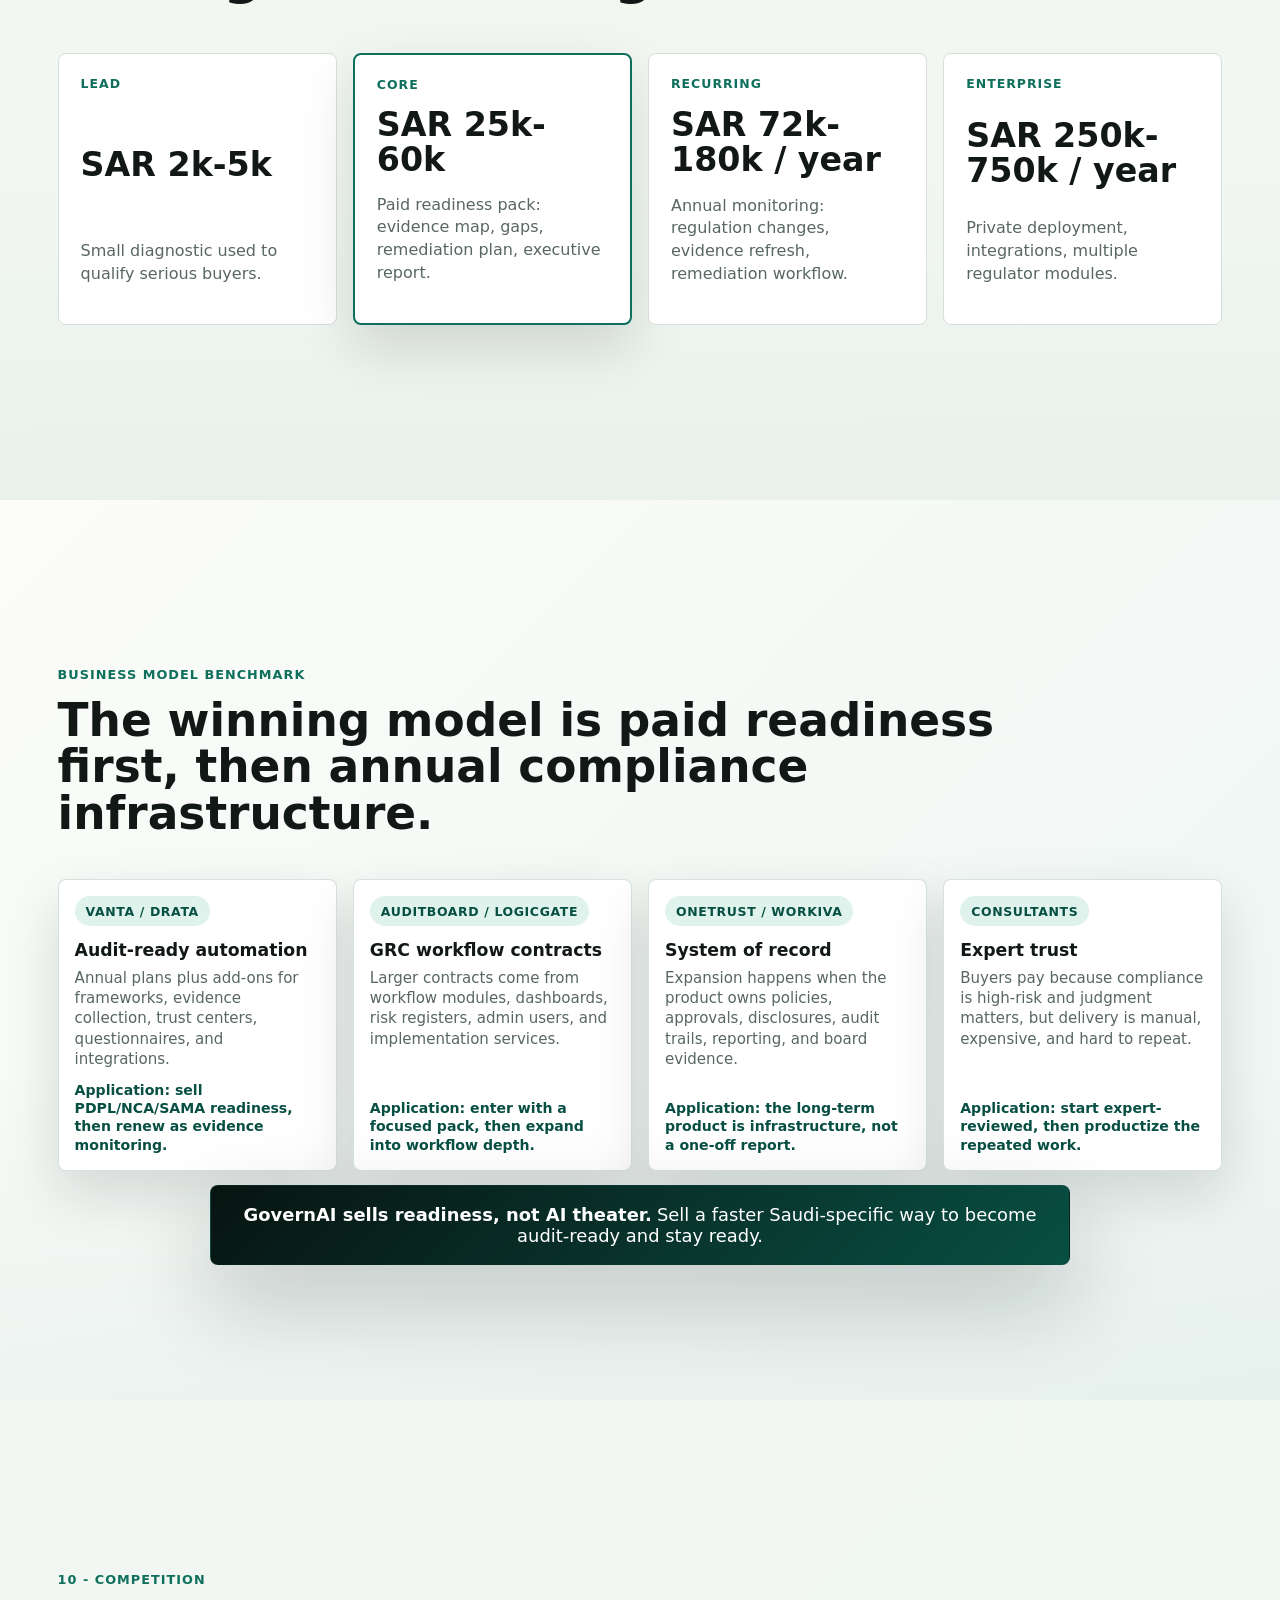
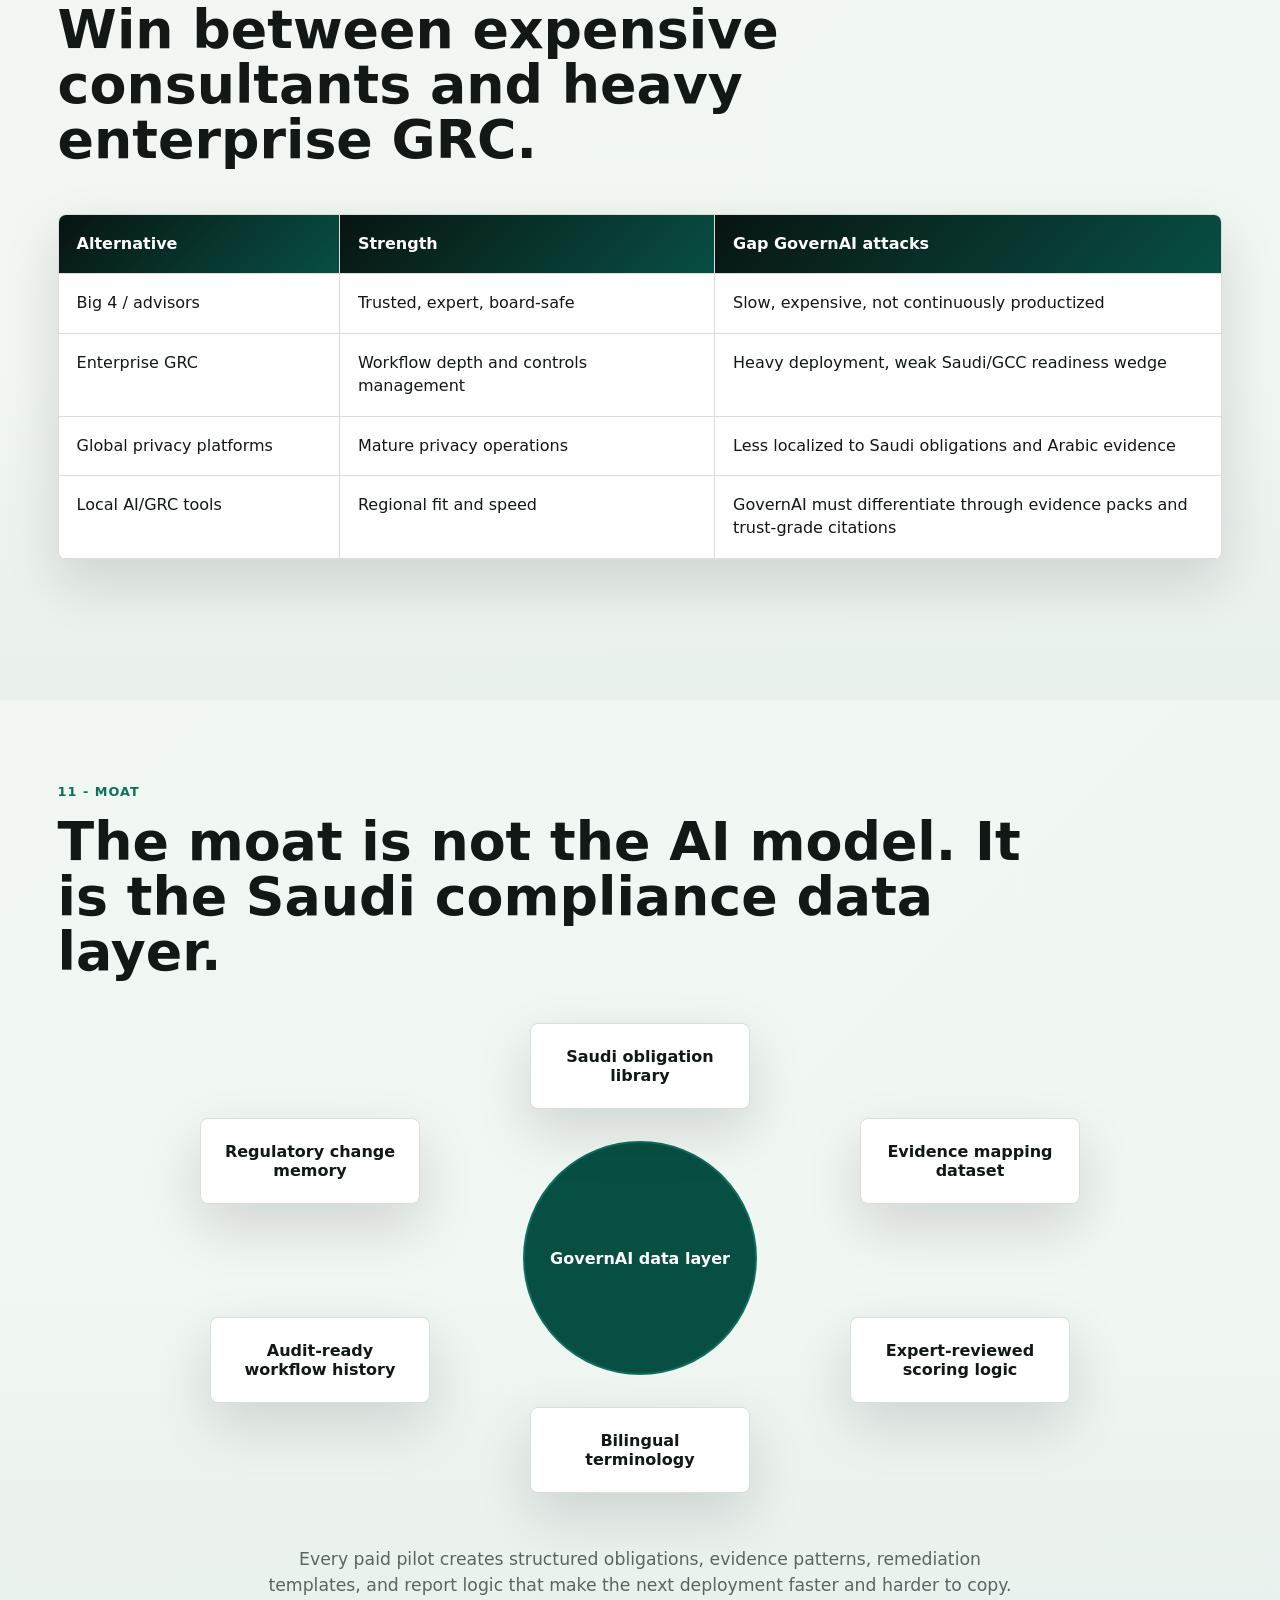
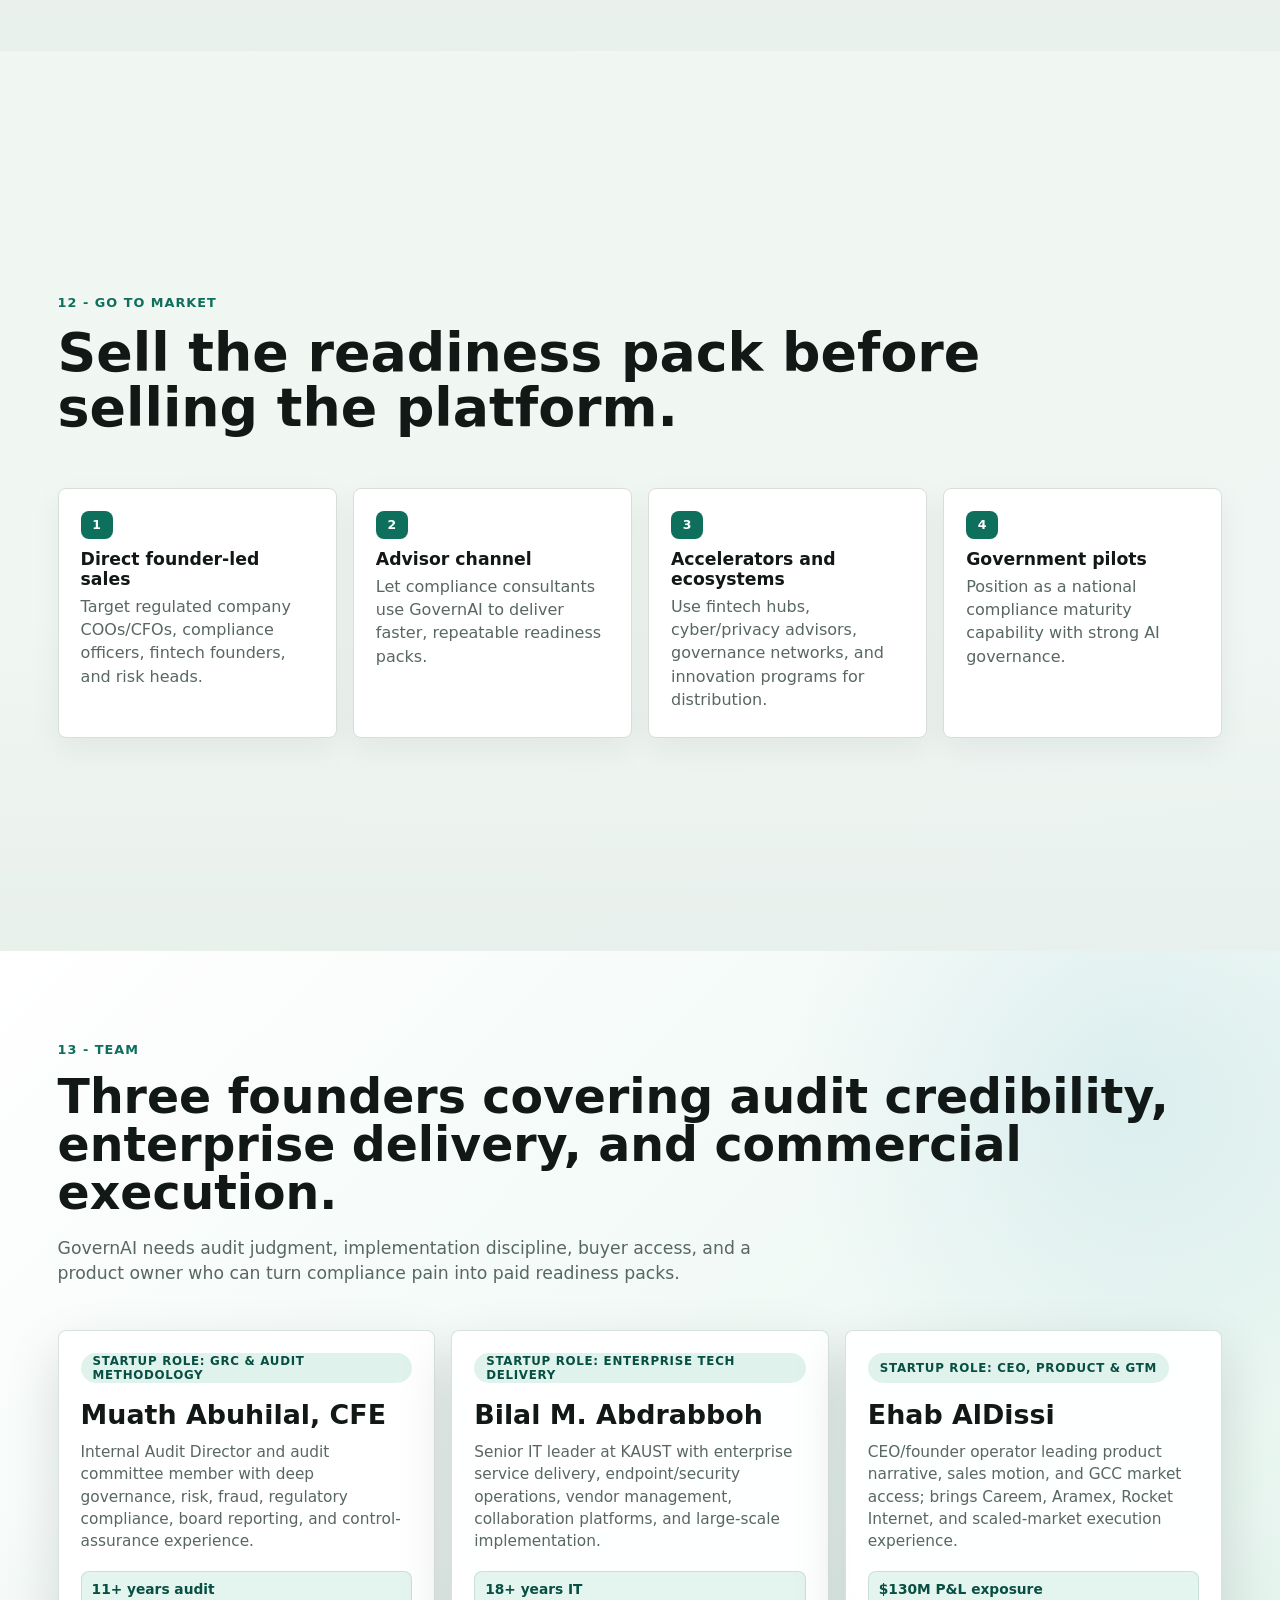
==== commit c2614b65: "Rebalance founder team slide" ====
--- a/index.html
+++ b/index.html
@@ -8,7 +8,7 @@
       content="GovernAI investor pitch deck: Saudi-first AI-native compliance readiness for regulated companies."
     />
     <title>GovernAI Investor Pitch Deck</title>
-    <link rel="stylesheet" href="src/styles.css?v=team-roles" />
+    <link rel="stylesheet" href="src/styles.css?v=team-balanced" />
   </head>
   <body>
     <header class="deck-shell" aria-label="Deck navigation">
@@ -601,27 +601,14 @@
 
       <section class="slide team-slide" id="slide-13a" data-title="Team">
         <div class="section-kicker">13 - Team</div>
-        <h2>The right founding bench: AI product, audit credibility, and enterprise delivery.</h2>
+        <h2>Three founders covering audit credibility, enterprise delivery, and commercial execution.</h2>
         <p class="slide-intro">
-          GovernAI needs more than software talent. It needs buyer access, audit judgment,
-          evidence discipline, and the ability to deploy inside serious organizations.
+          GovernAI needs audit judgment, implementation discipline, buyer access, and a product
+          owner who can turn compliance pain into paid readiness packs.
         </p>
         <div class="team-grid">
-          <article class="team-card founder-card">
-            <span class="team-role">Founder / CEO / Product & GTM</span>
-            <b>Ehab AlDissi</b>
-            <p>
-              AI governance builder and GCC operator with CEO/P&L experience, Saudi market access,
-              and hands-on AI product scoping across evidence mapping, RBAC, audit logs, and reports.
-            </p>
-            <div class="team-proof">
-              <span>18+ years operating</span>
-              <span>AI governance build</span>
-              <span>Saudi/GCC GTM</span>
-            </div>
-          </article>
           <article class="team-card">
-            <span class="team-role">GRC / Audit Domain Lead</span>
+            <span class="team-role">Startup role: GRC & audit methodology</span>
             <b>Muath Abuhilal, CFE</b>
             <p>
               Internal Audit Director and audit committee member with deep governance, risk,
@@ -634,7 +621,7 @@
             </div>
           </article>
           <article class="team-card">
-            <span class="team-role">Enterprise Tech & Security Delivery</span>
+            <span class="team-role">Startup role: enterprise tech delivery</span>
             <b>Bilal M. Abdrabboh</b>
             <p>
               Senior IT leader at KAUST with enterprise service delivery, endpoint/security
@@ -644,6 +631,19 @@
               <span>18+ years IT</span>
               <span>6,000+ users</span>
               <span>$100M+ infra</span>
+            </div>
+          </article>
+          <article class="team-card">
+            <span class="team-role">Startup role: CEO, product & GTM</span>
+            <b>Ehab AlDissi</b>
+            <p>
+              CEO/founder operator leading product narrative, sales motion, and GCC market access;
+              brings Careem, Aramex, Rocket Internet, and scaled-market execution experience.
+            </p>
+            <div class="team-proof">
+              <span>$130M P&L exposure</span>
+              <span>2 exits</span>
+              <span>GCC market access</span>
             </div>
           </article>
         </div>
--- a/src/styles.css
+++ b/src/styles.css
@@ -2087,15 +2087,6 @@
   box-shadow: var(--shadow);
 }
 
-.team-card.founder-card {
-  color: white;
-  border-color: rgba(241, 217, 159, 0.4);
-  background:
-    radial-gradient(circle at 78% 12%, rgba(241, 217, 159, 0.28), transparent 28%),
-    linear-gradient(135deg, var(--night), var(--green-dark));
-  box-shadow: var(--deep-shadow);
-}
-
 .team-role {
   display: inline-flex;
   align-self: flex-start;
@@ -2111,11 +2102,6 @@
   text-transform: uppercase;
 }
 
-.founder-card .team-role {
-  color: var(--green-dark);
-  background: white;
-}
-
 .team-card b {
   display: block;
   margin: 18px 0 12px;
@@ -2130,11 +2116,6 @@
   line-height: 1.45;
 }
 
-.founder-card p,
-.founder-card b {
-  color: white;
-}
-
 .team-proof {
   display: grid;
   gap: 8px;
@@ -2150,12 +2131,6 @@
   background: rgba(223, 243, 236, 0.82);
   font-size: 0.86rem;
   font-weight: 850;
-}
-
-.founder-card .team-proof span {
-  border-color: rgba(255, 255, 255, 0.18);
-  color: white;
-  background: rgba(255, 255, 255, 0.1);
 }
 
 .team-role-map {
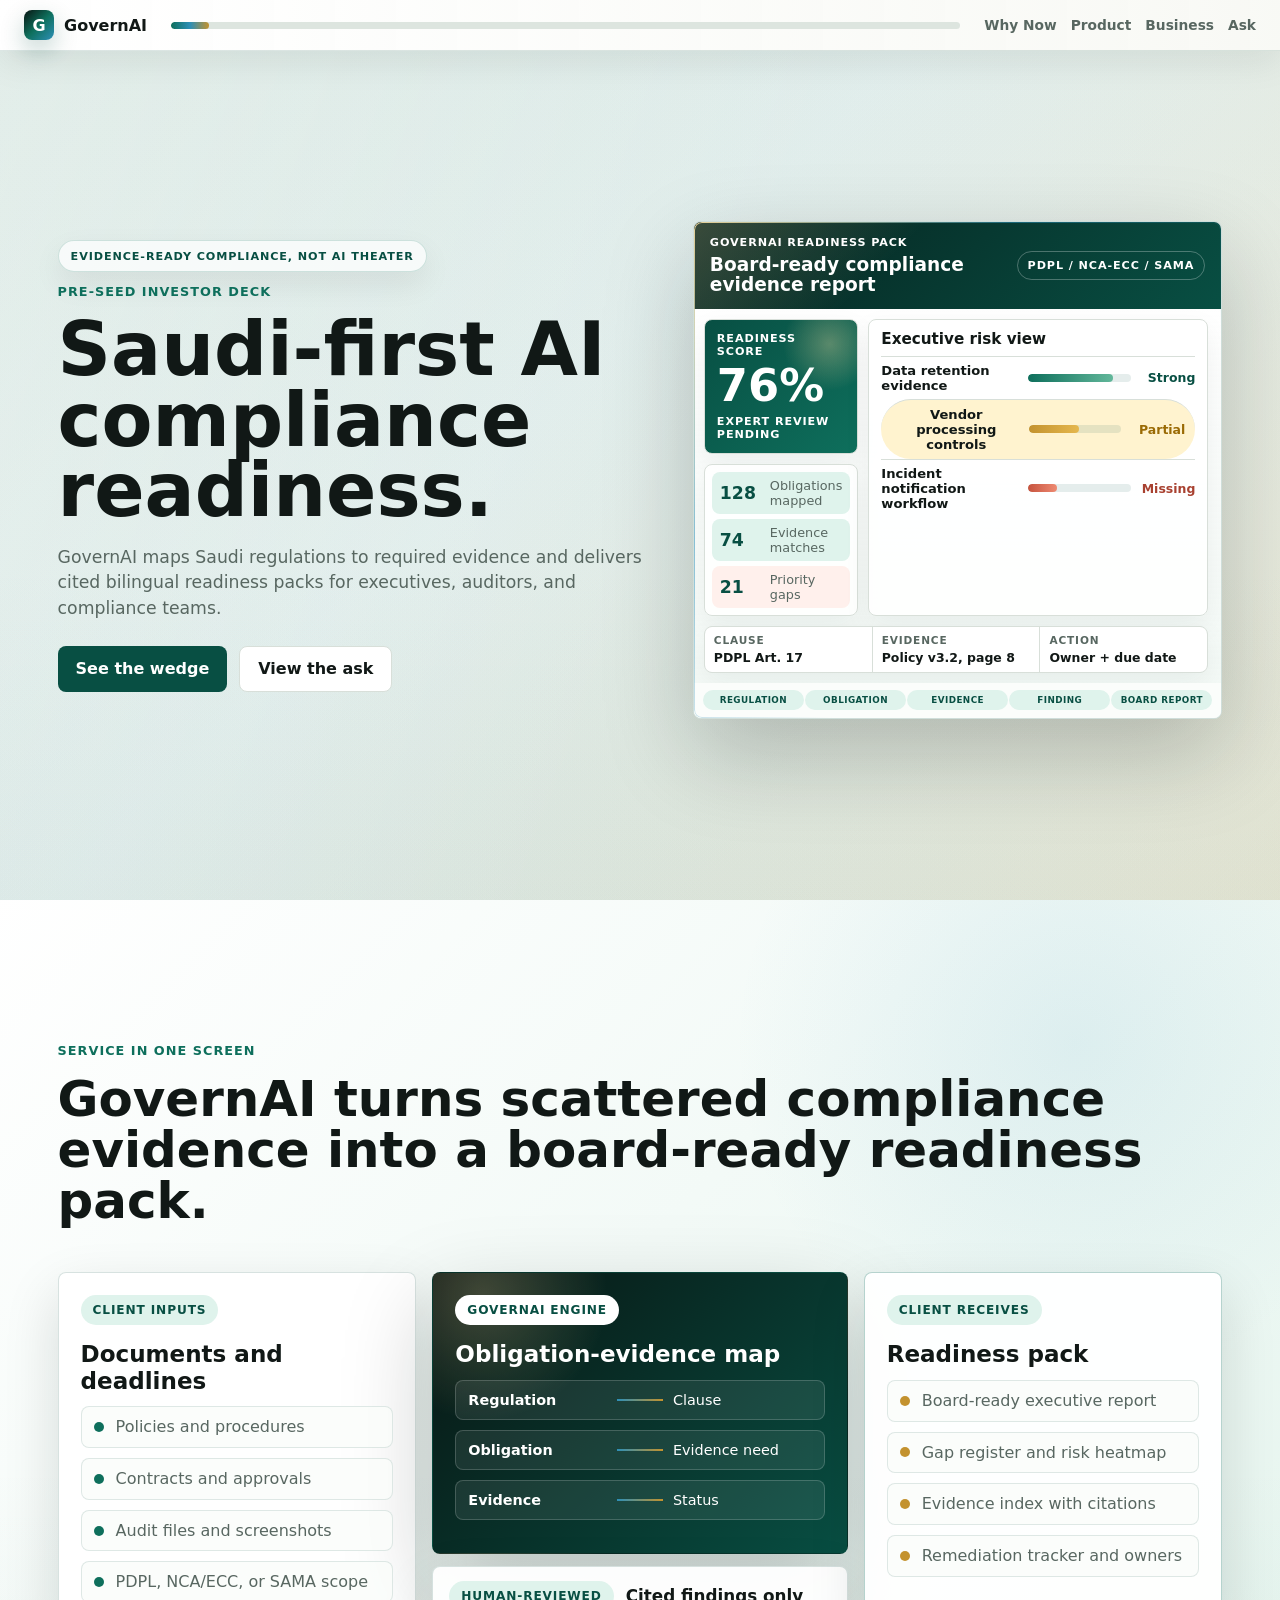
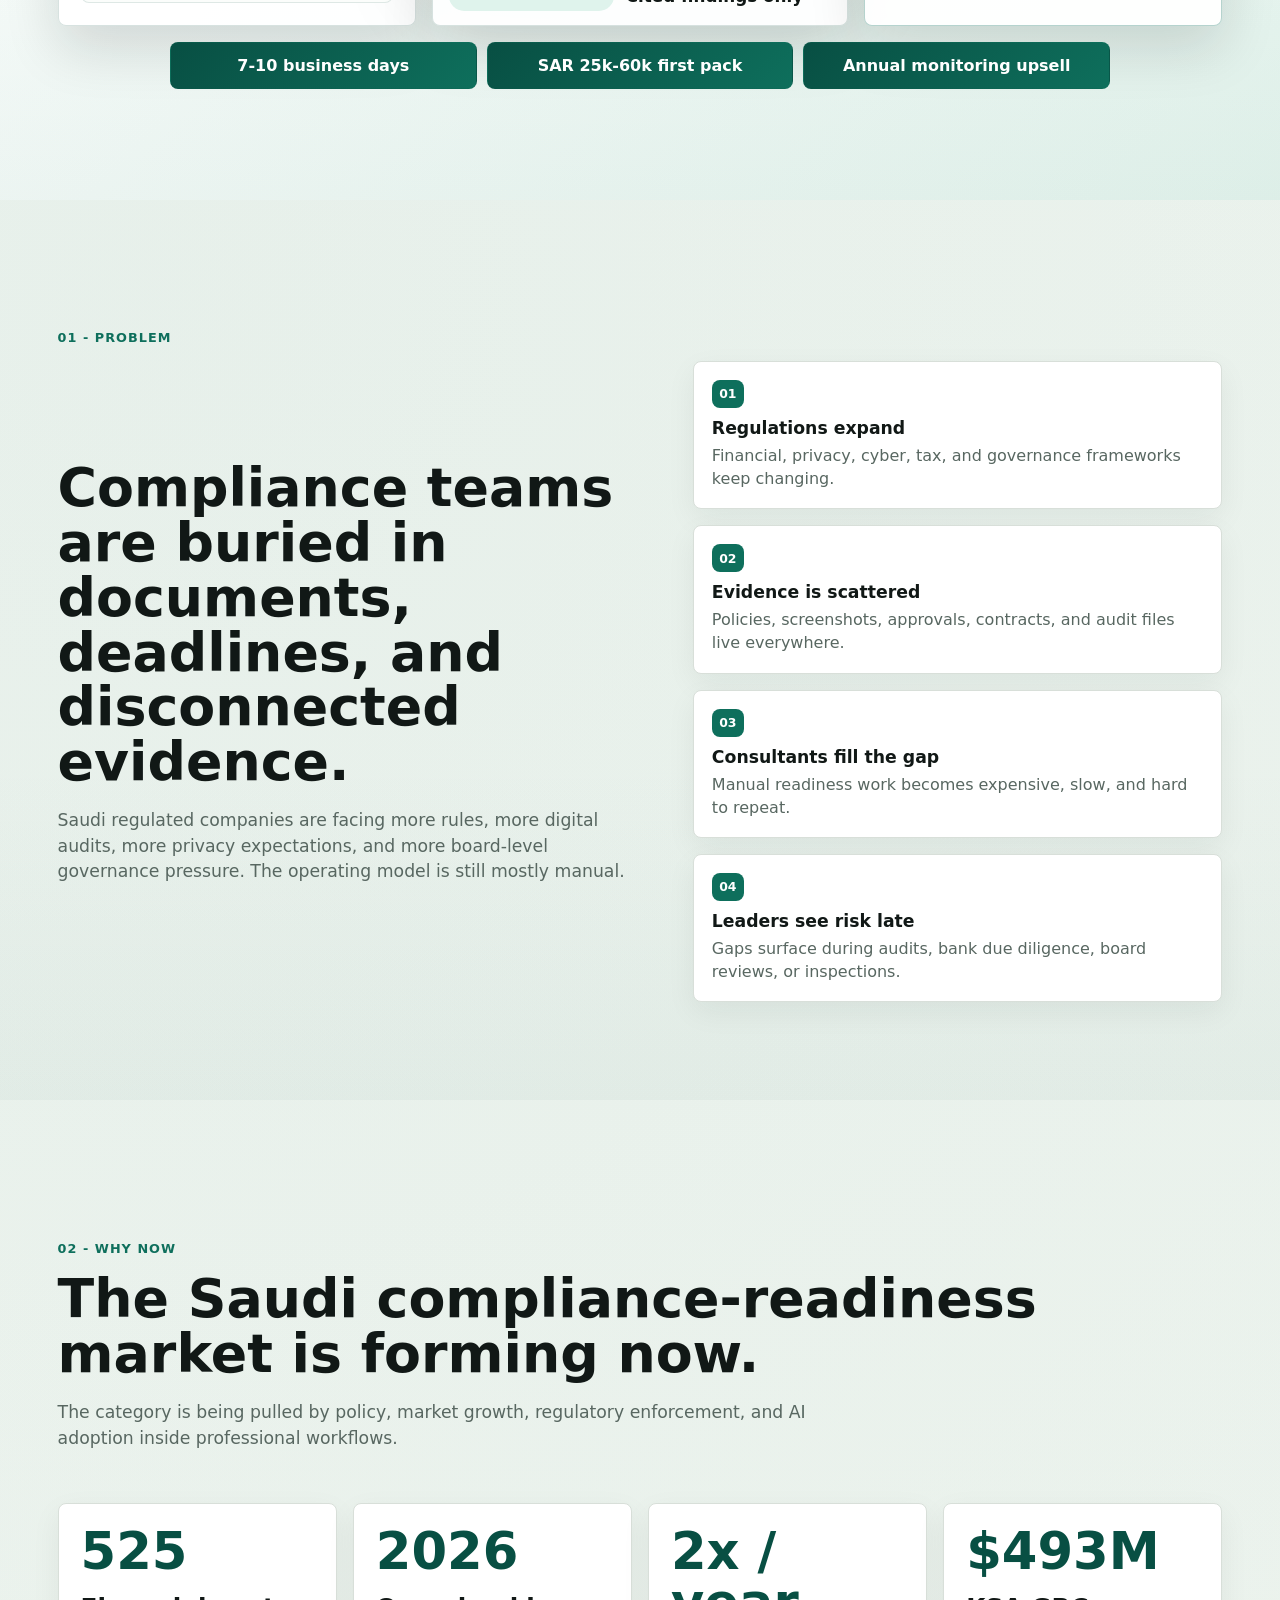
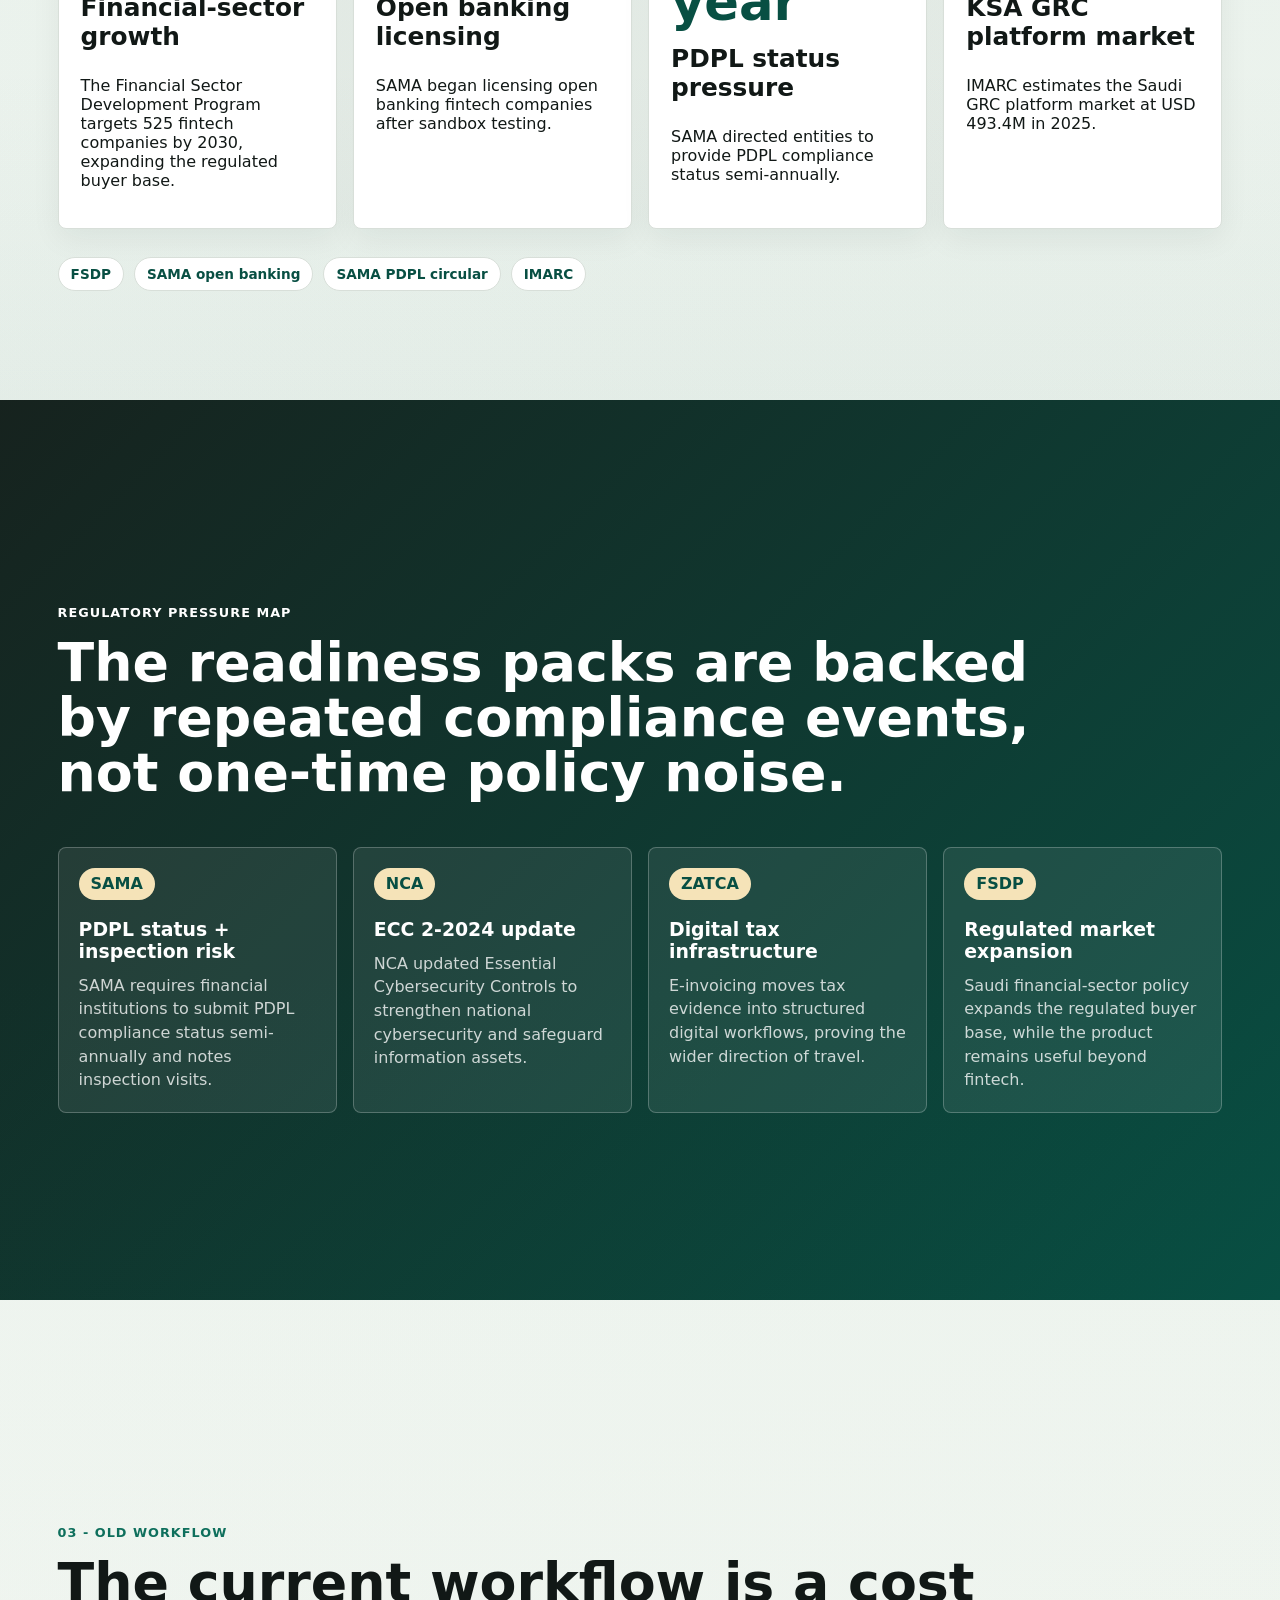
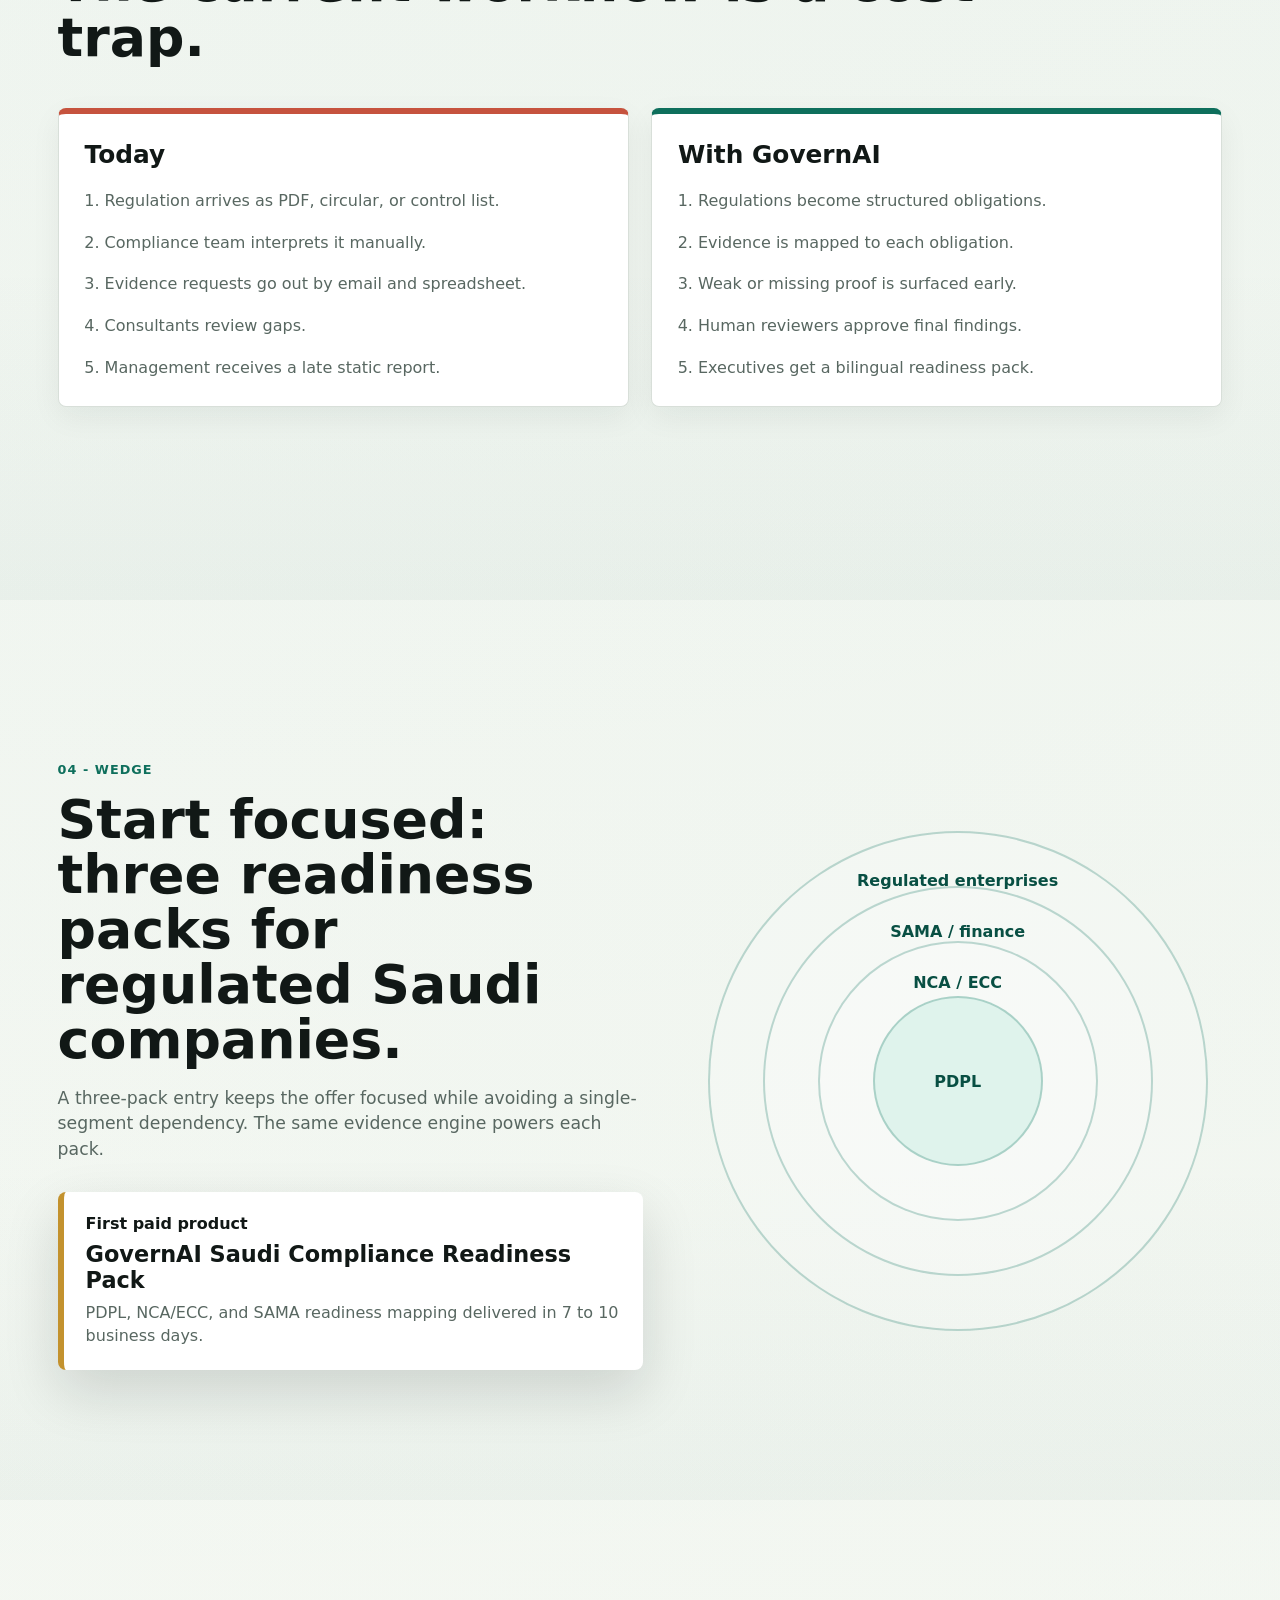
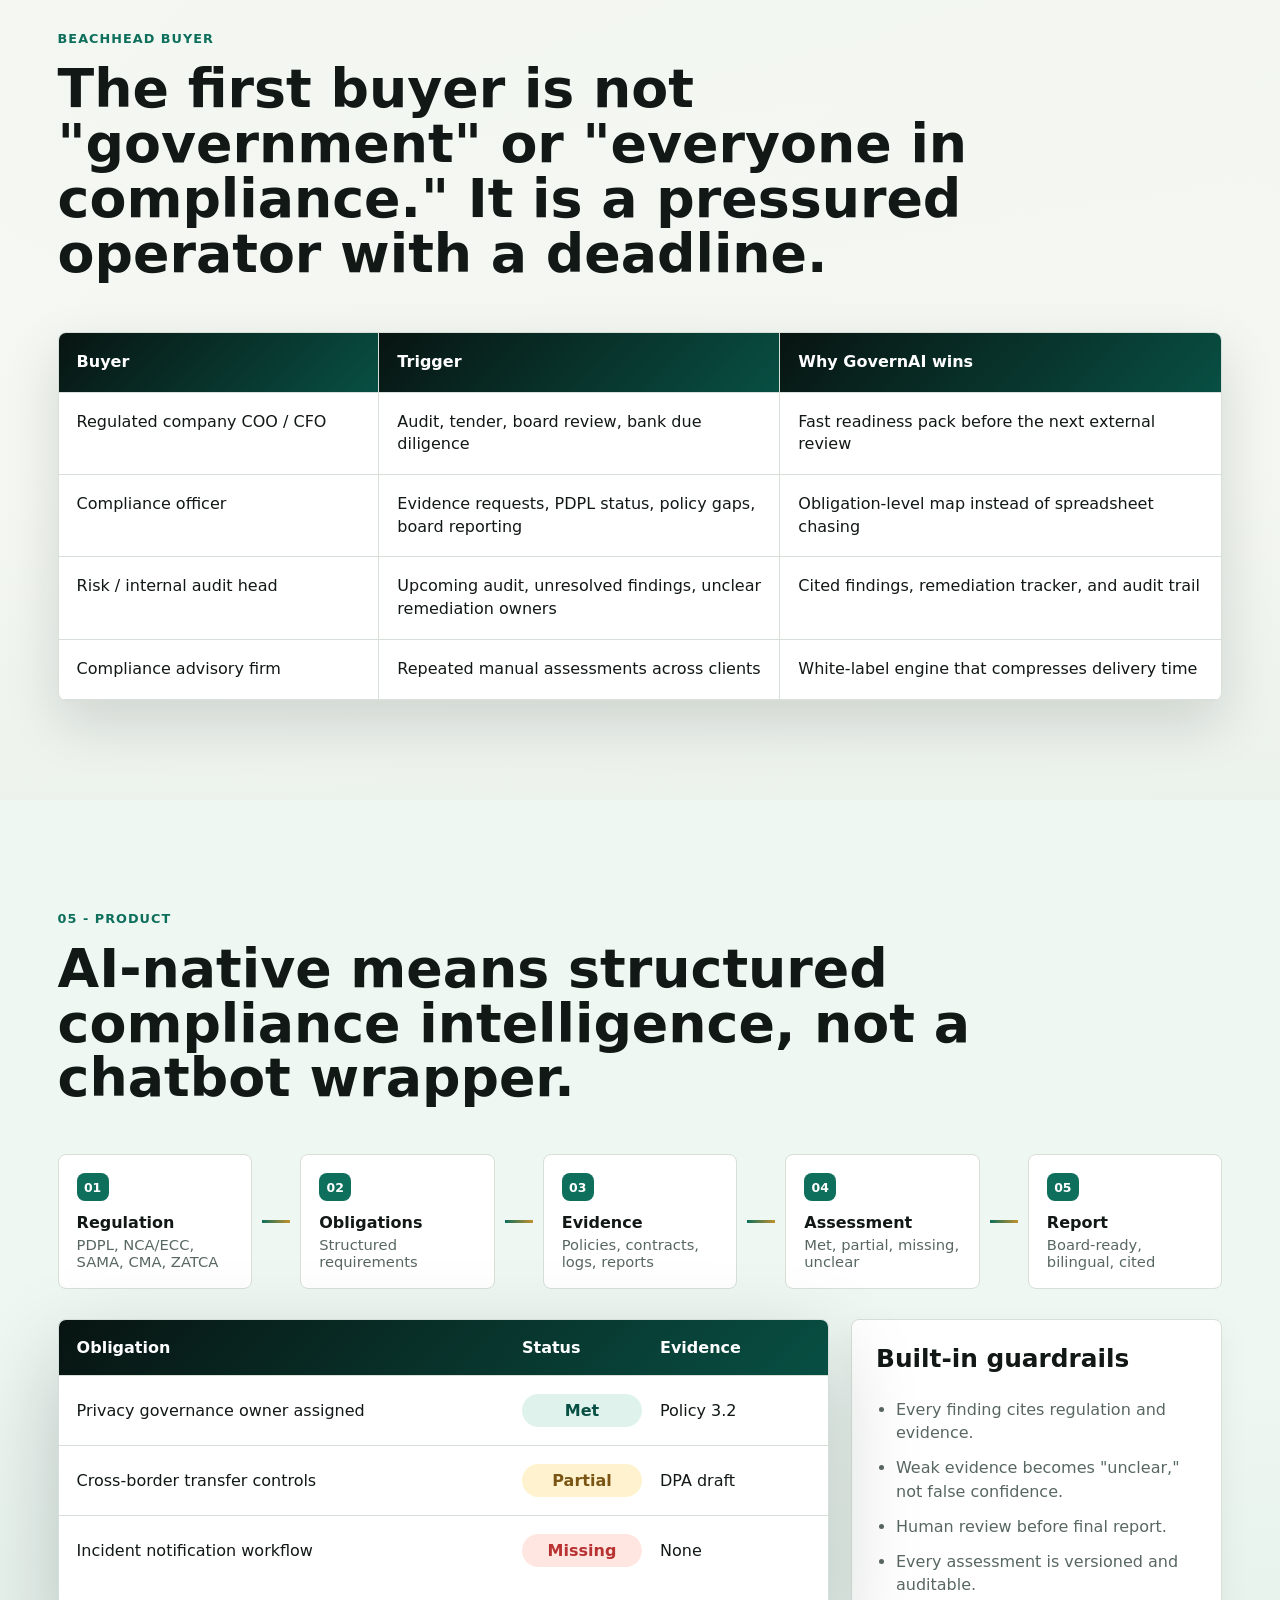
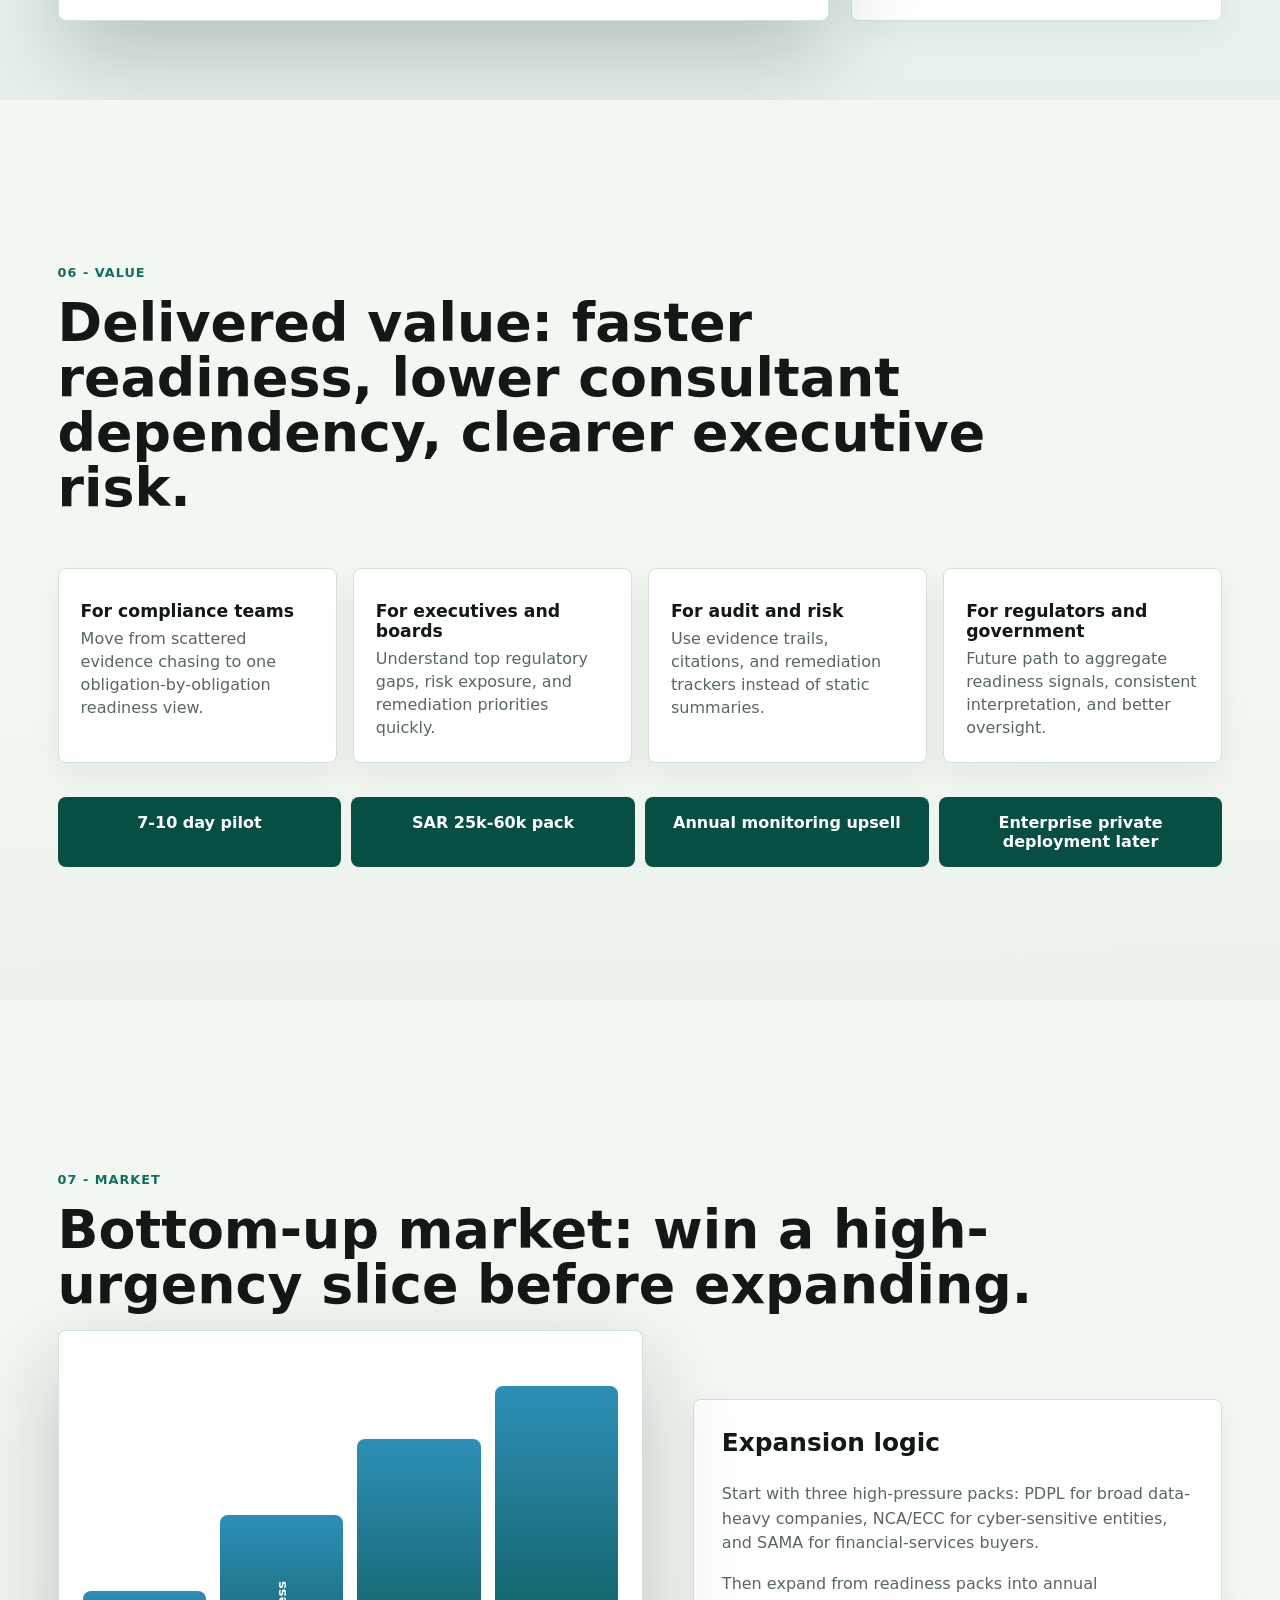
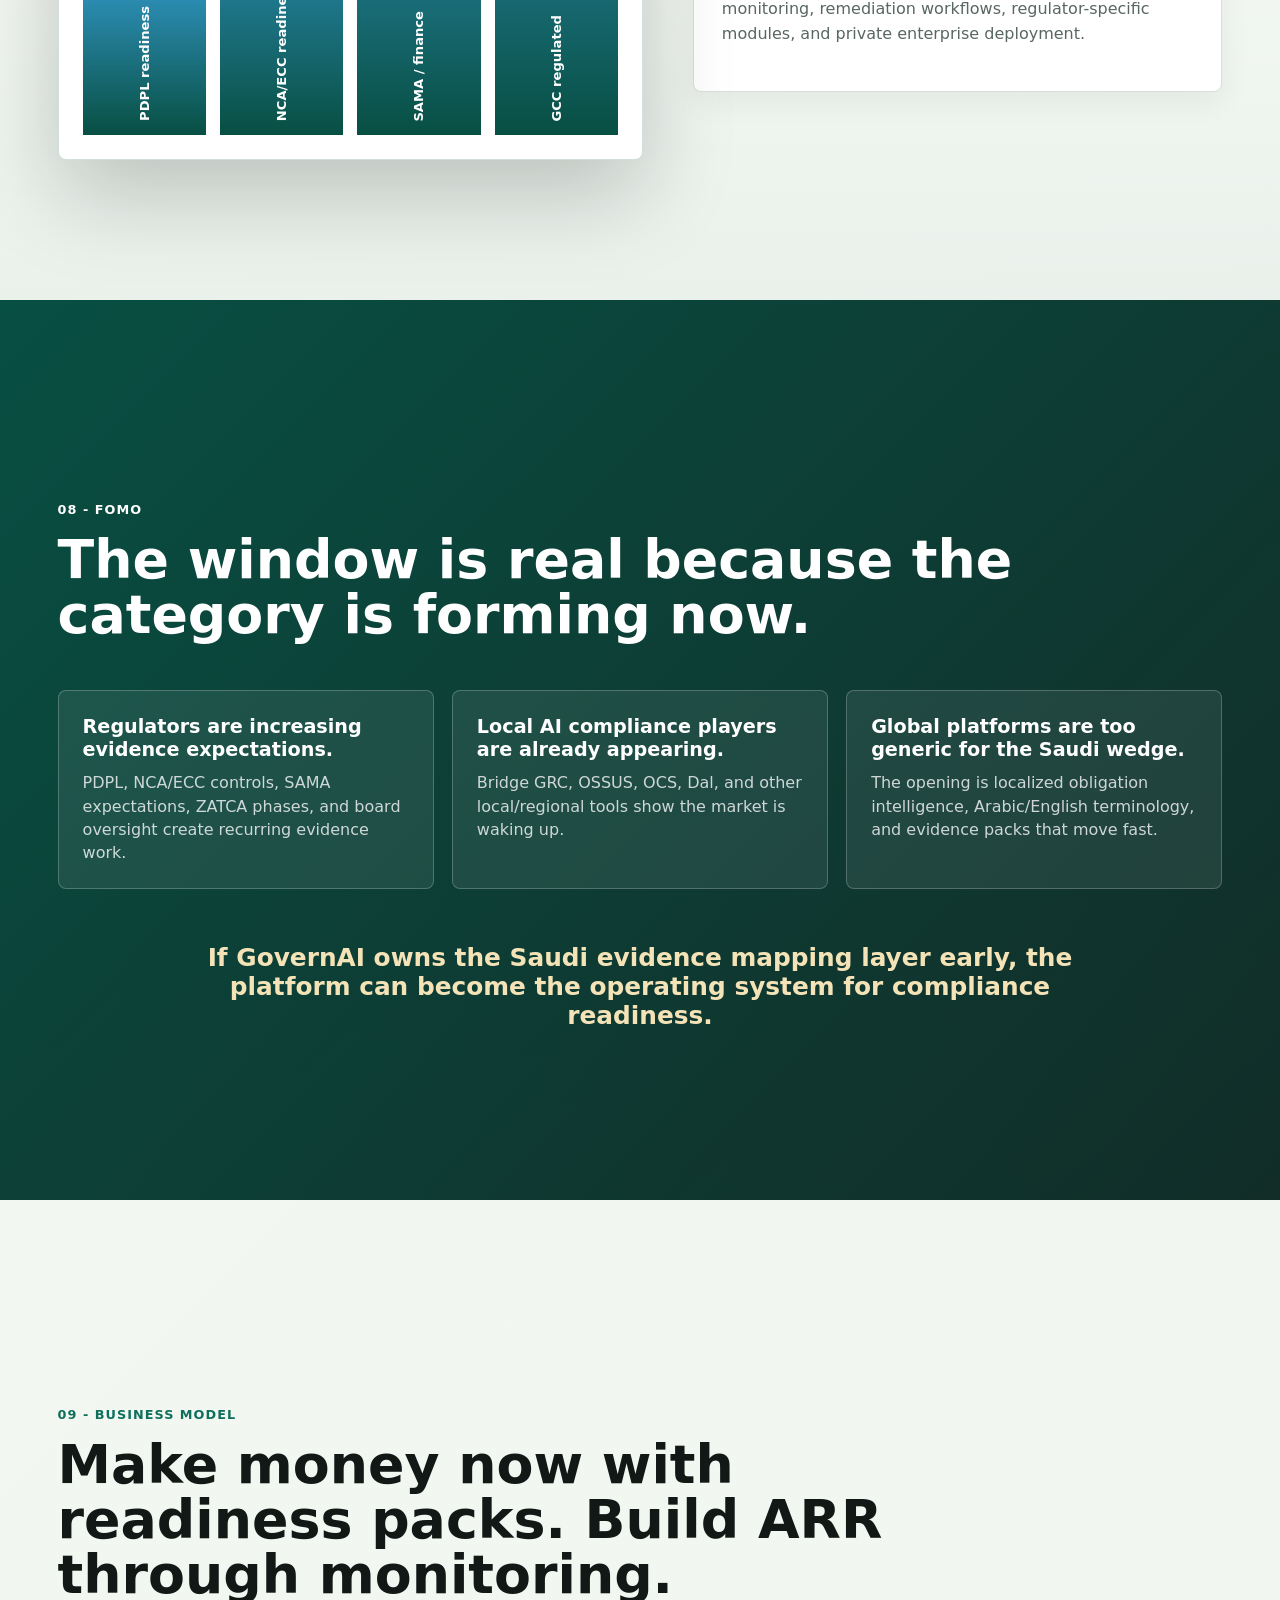
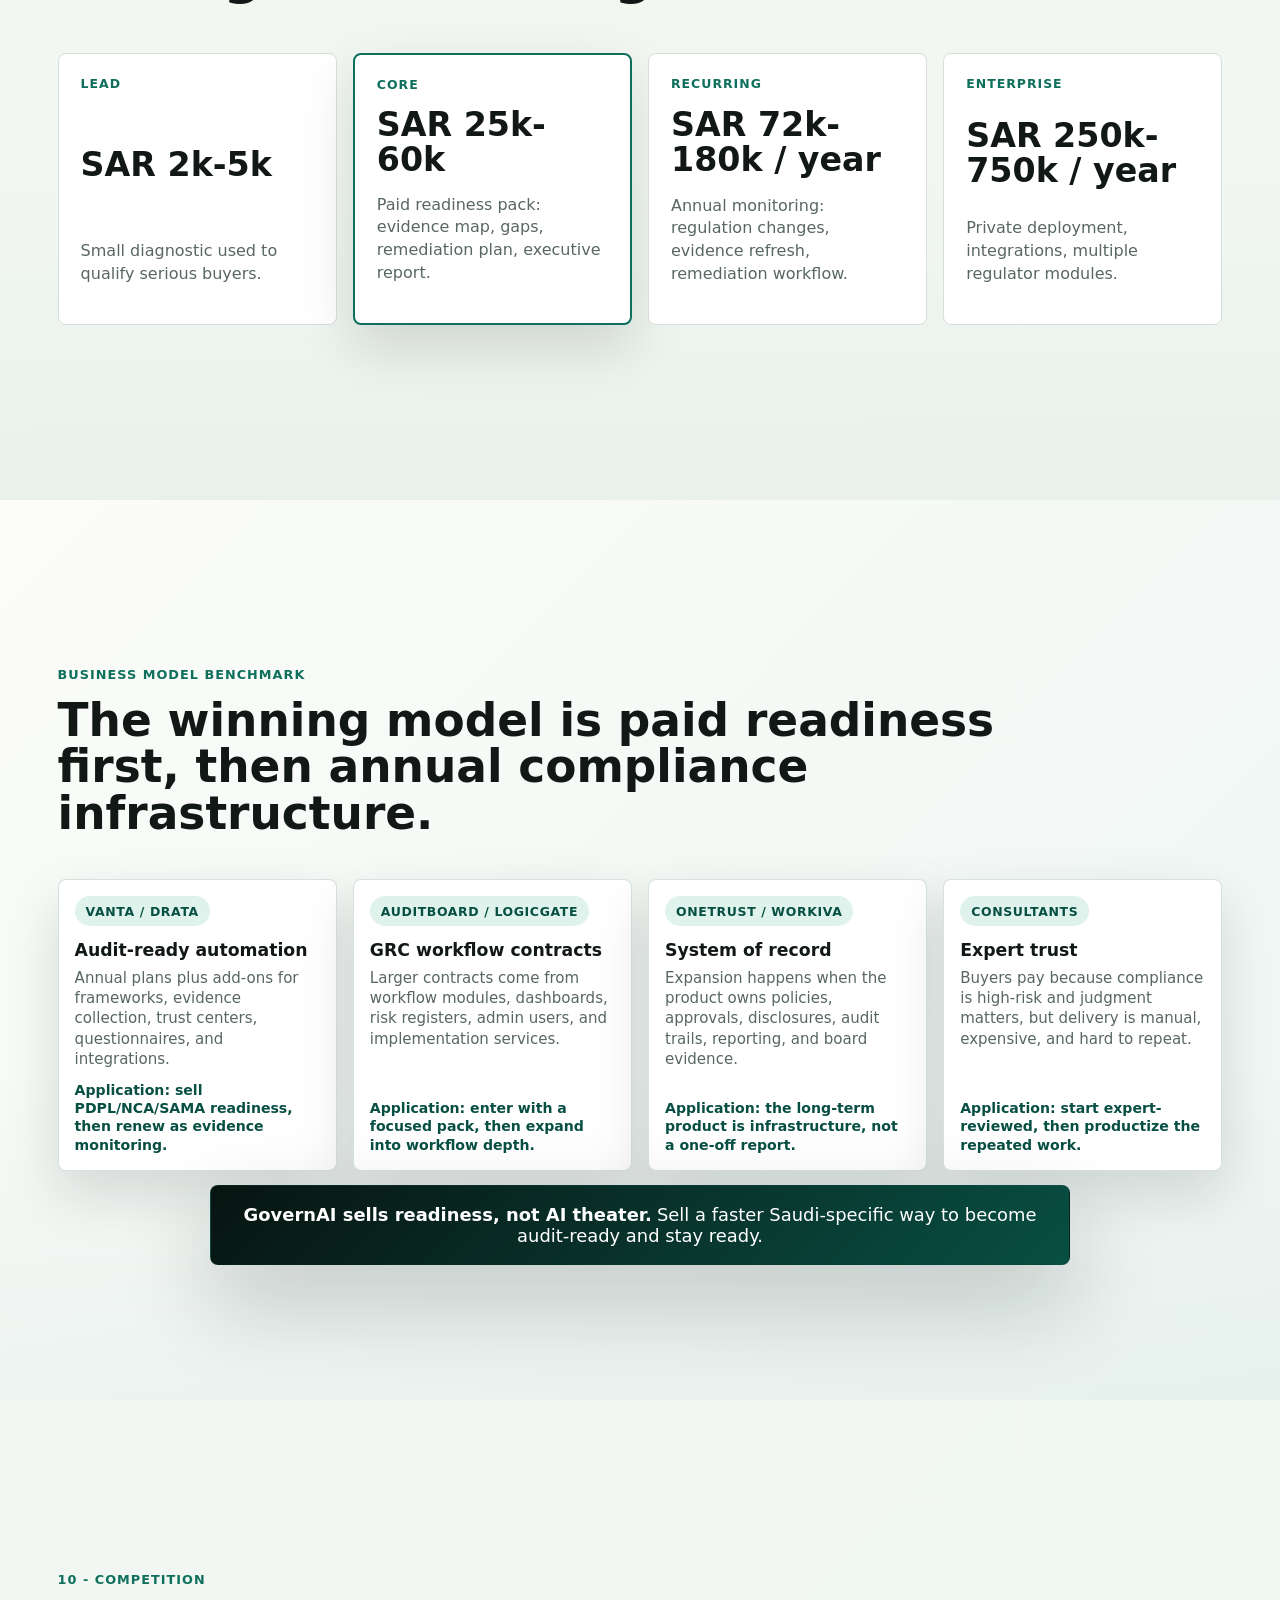
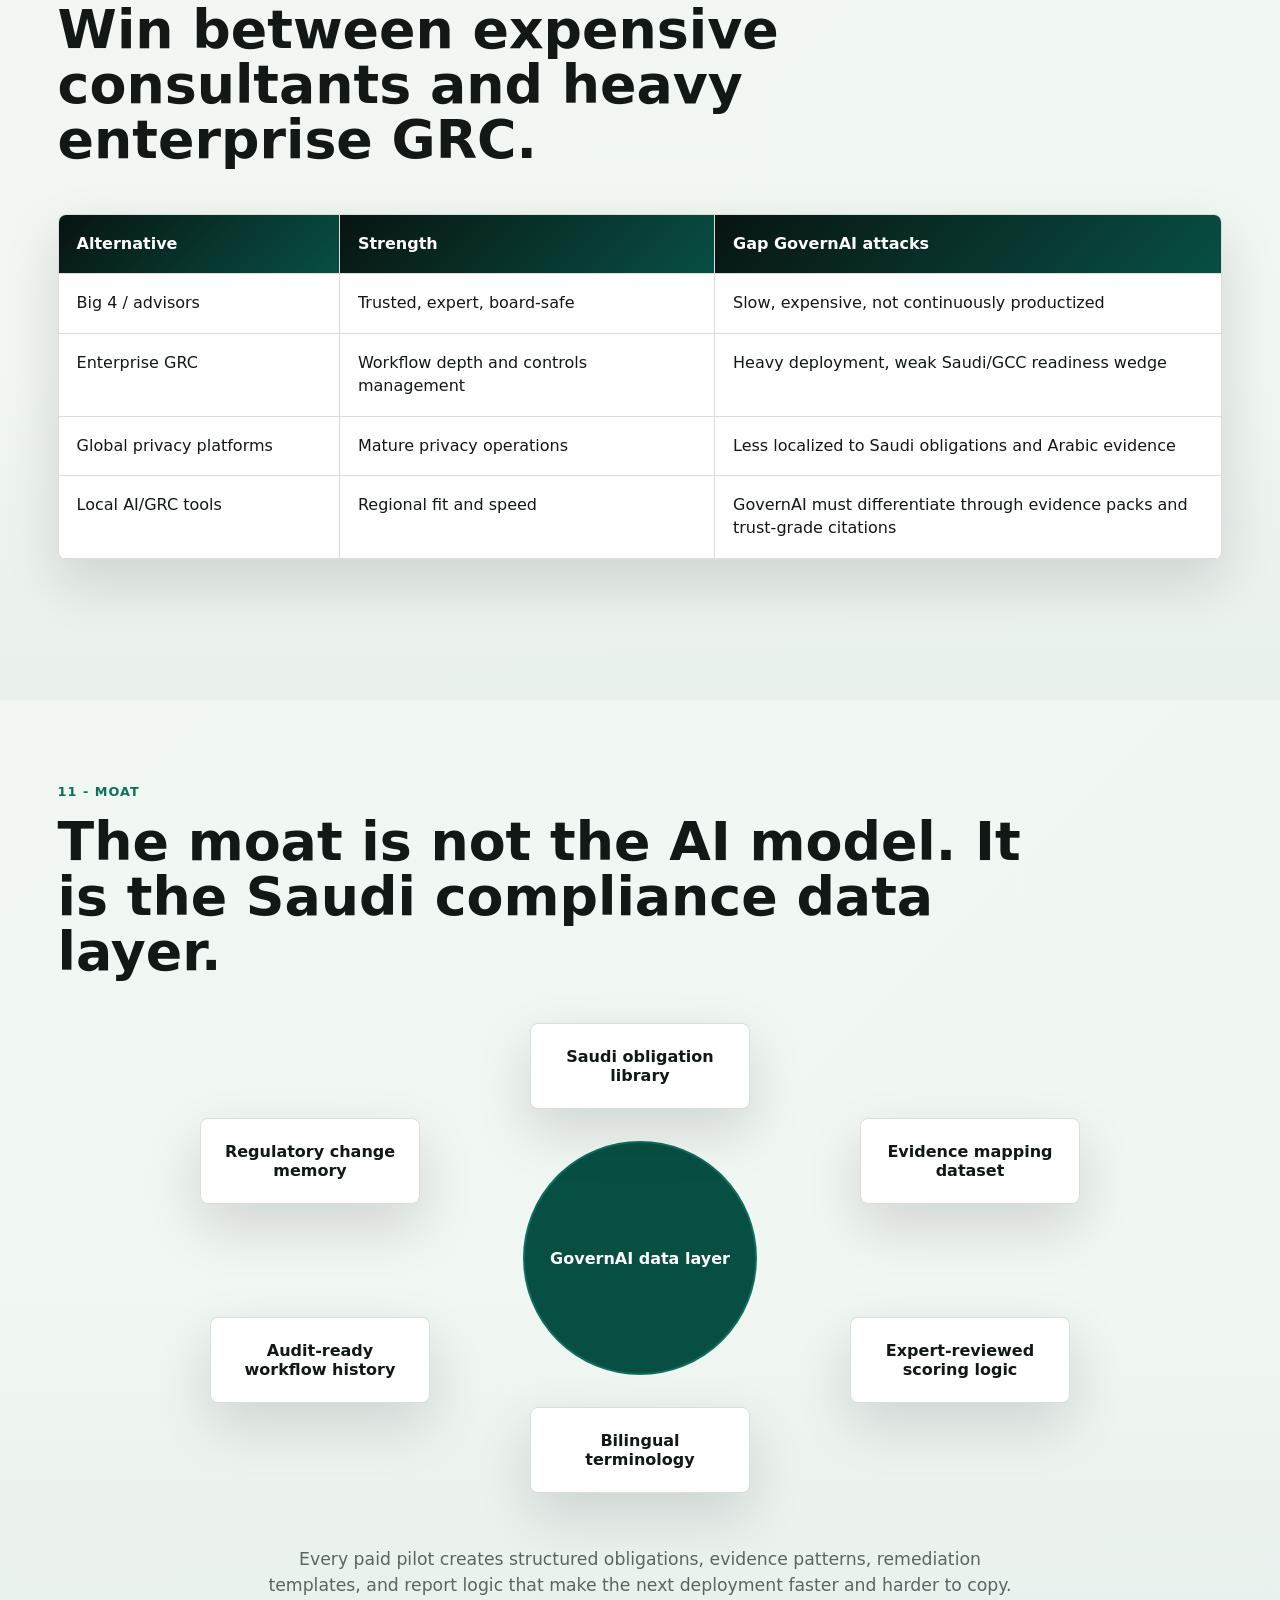
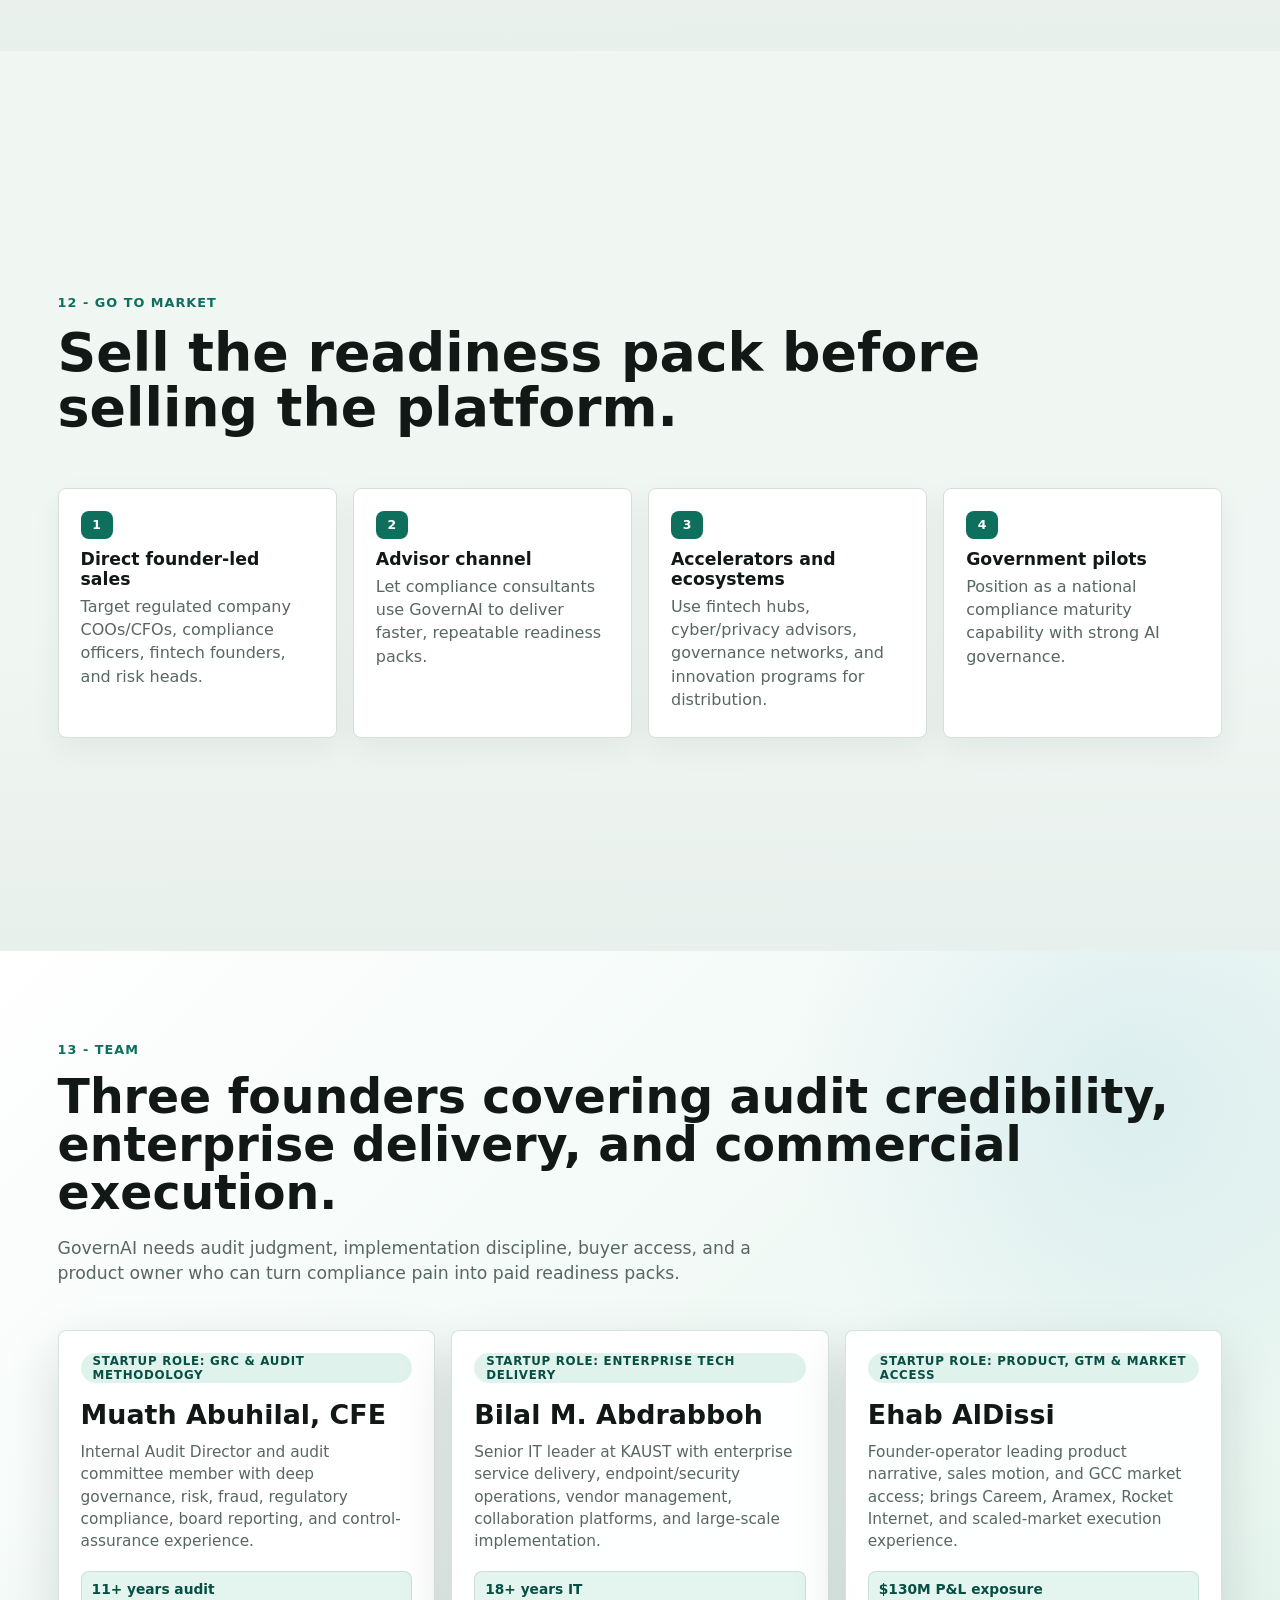
==== commit 433e9bba: "Remove CEO wording from team slide" ====
--- a/index.html
+++ b/index.html
@@ -634,10 +634,10 @@
             </div>
           </article>
           <article class="team-card">
-            <span class="team-role">Startup role: CEO, product & GTM</span>
+            <span class="team-role">Startup role: product, GTM & market access</span>
             <b>Ehab AlDissi</b>
             <p>
-              CEO/founder operator leading product narrative, sales motion, and GCC market access;
+              Founder-operator leading product narrative, sales motion, and GCC market access;
               brings Careem, Aramex, Rocket Internet, and scaled-market execution experience.
             </p>
             <div class="team-proof">
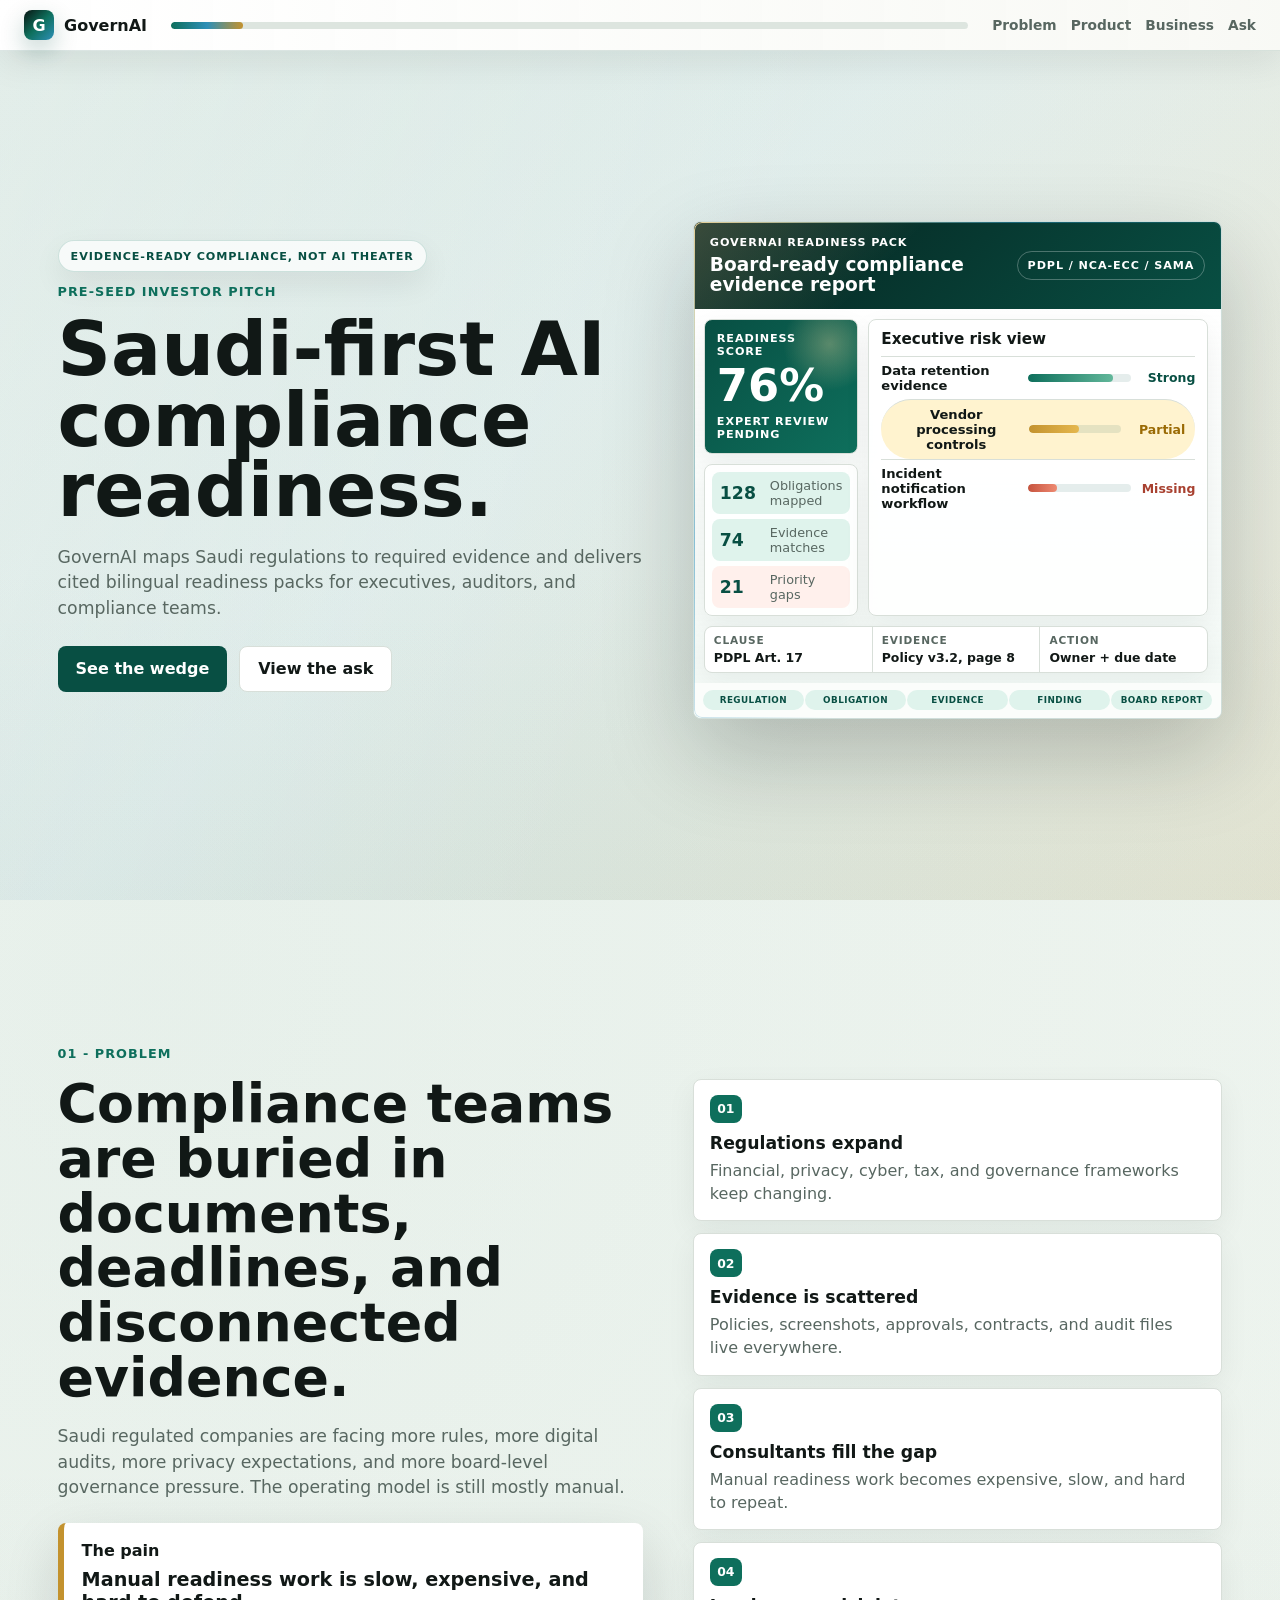
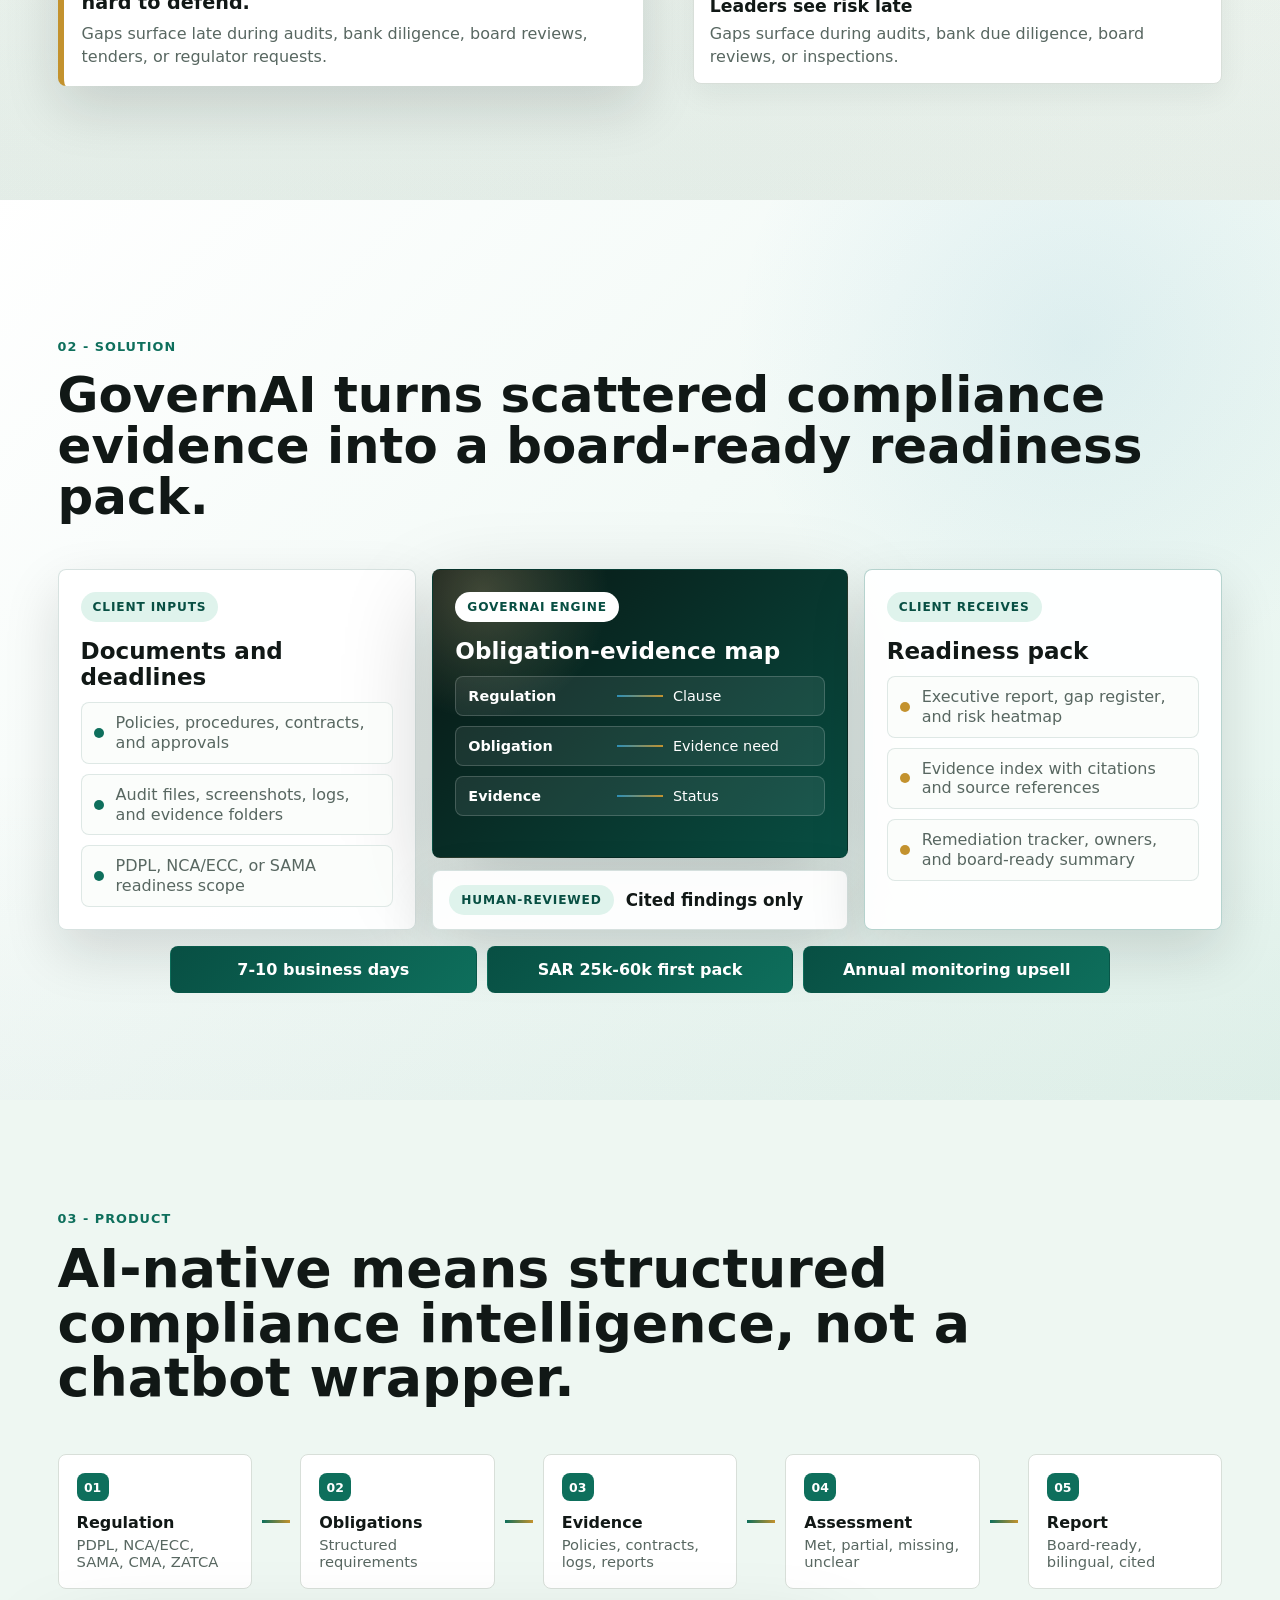
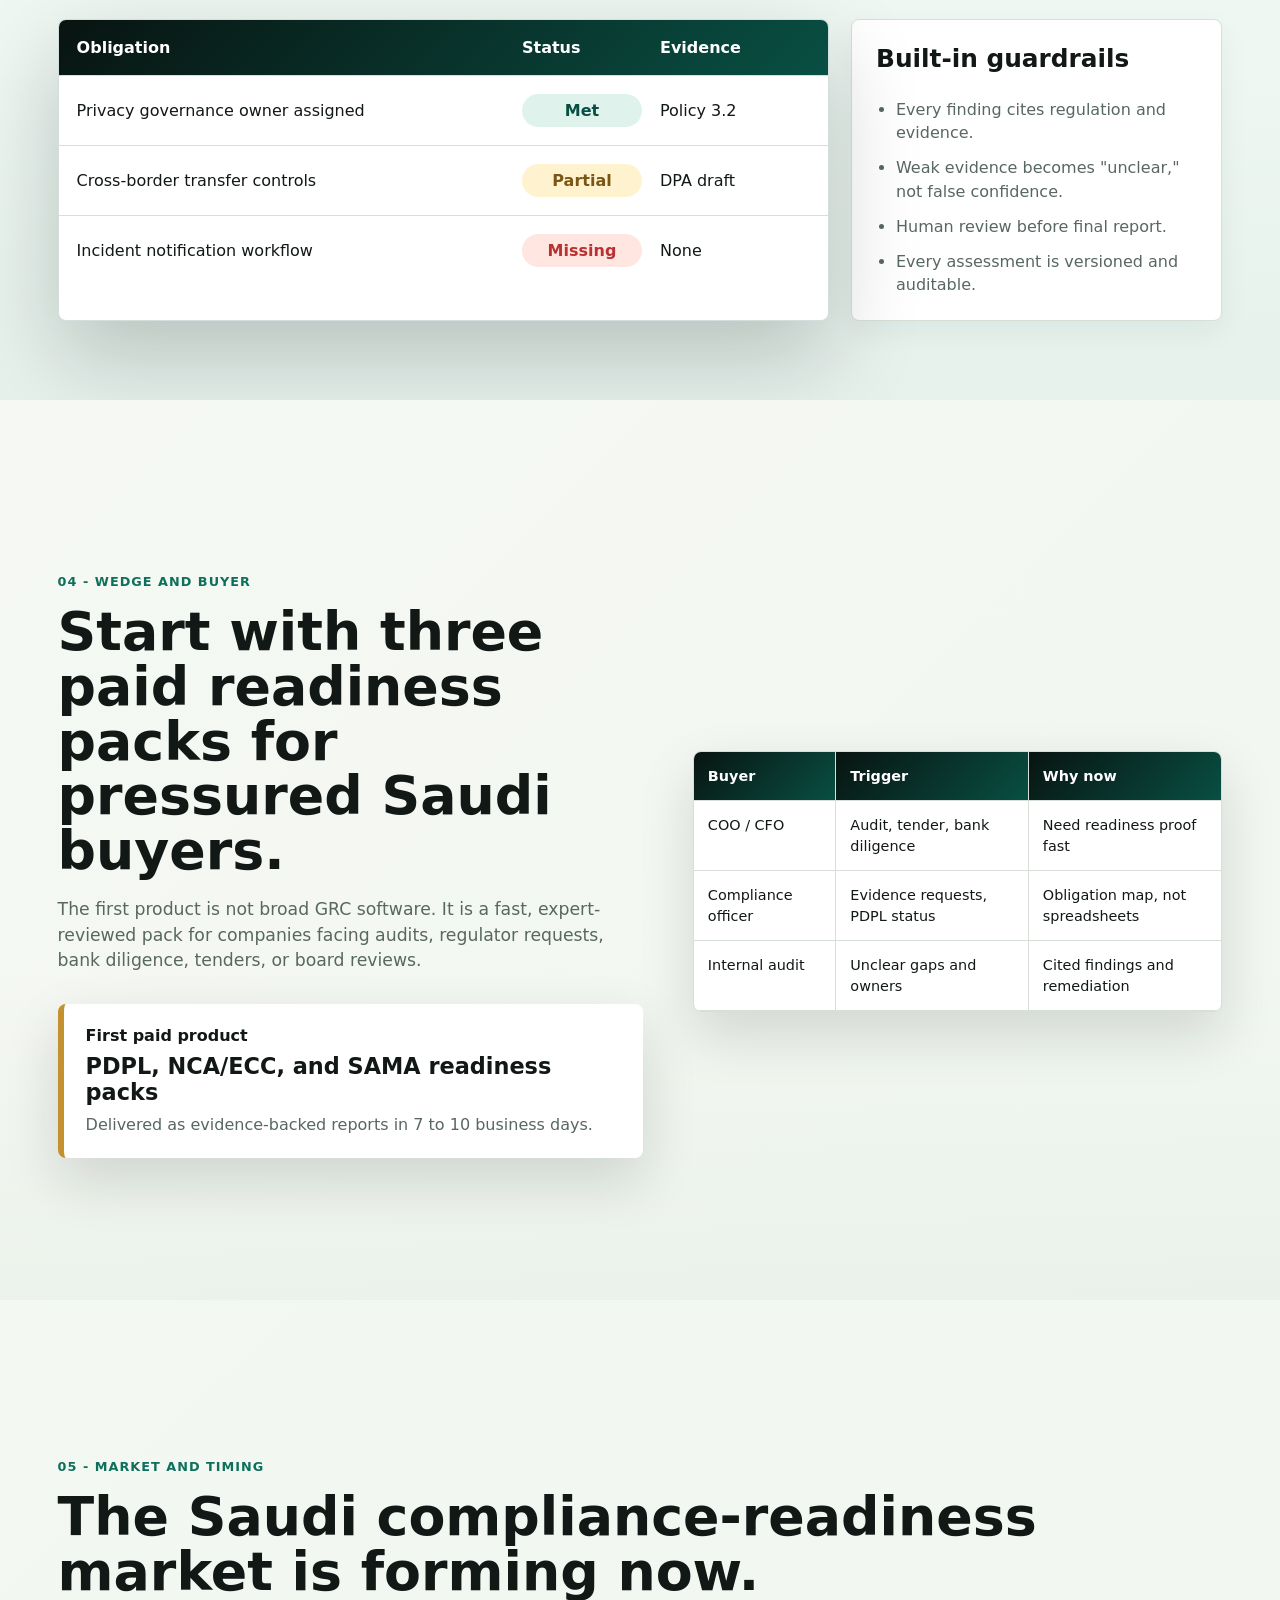
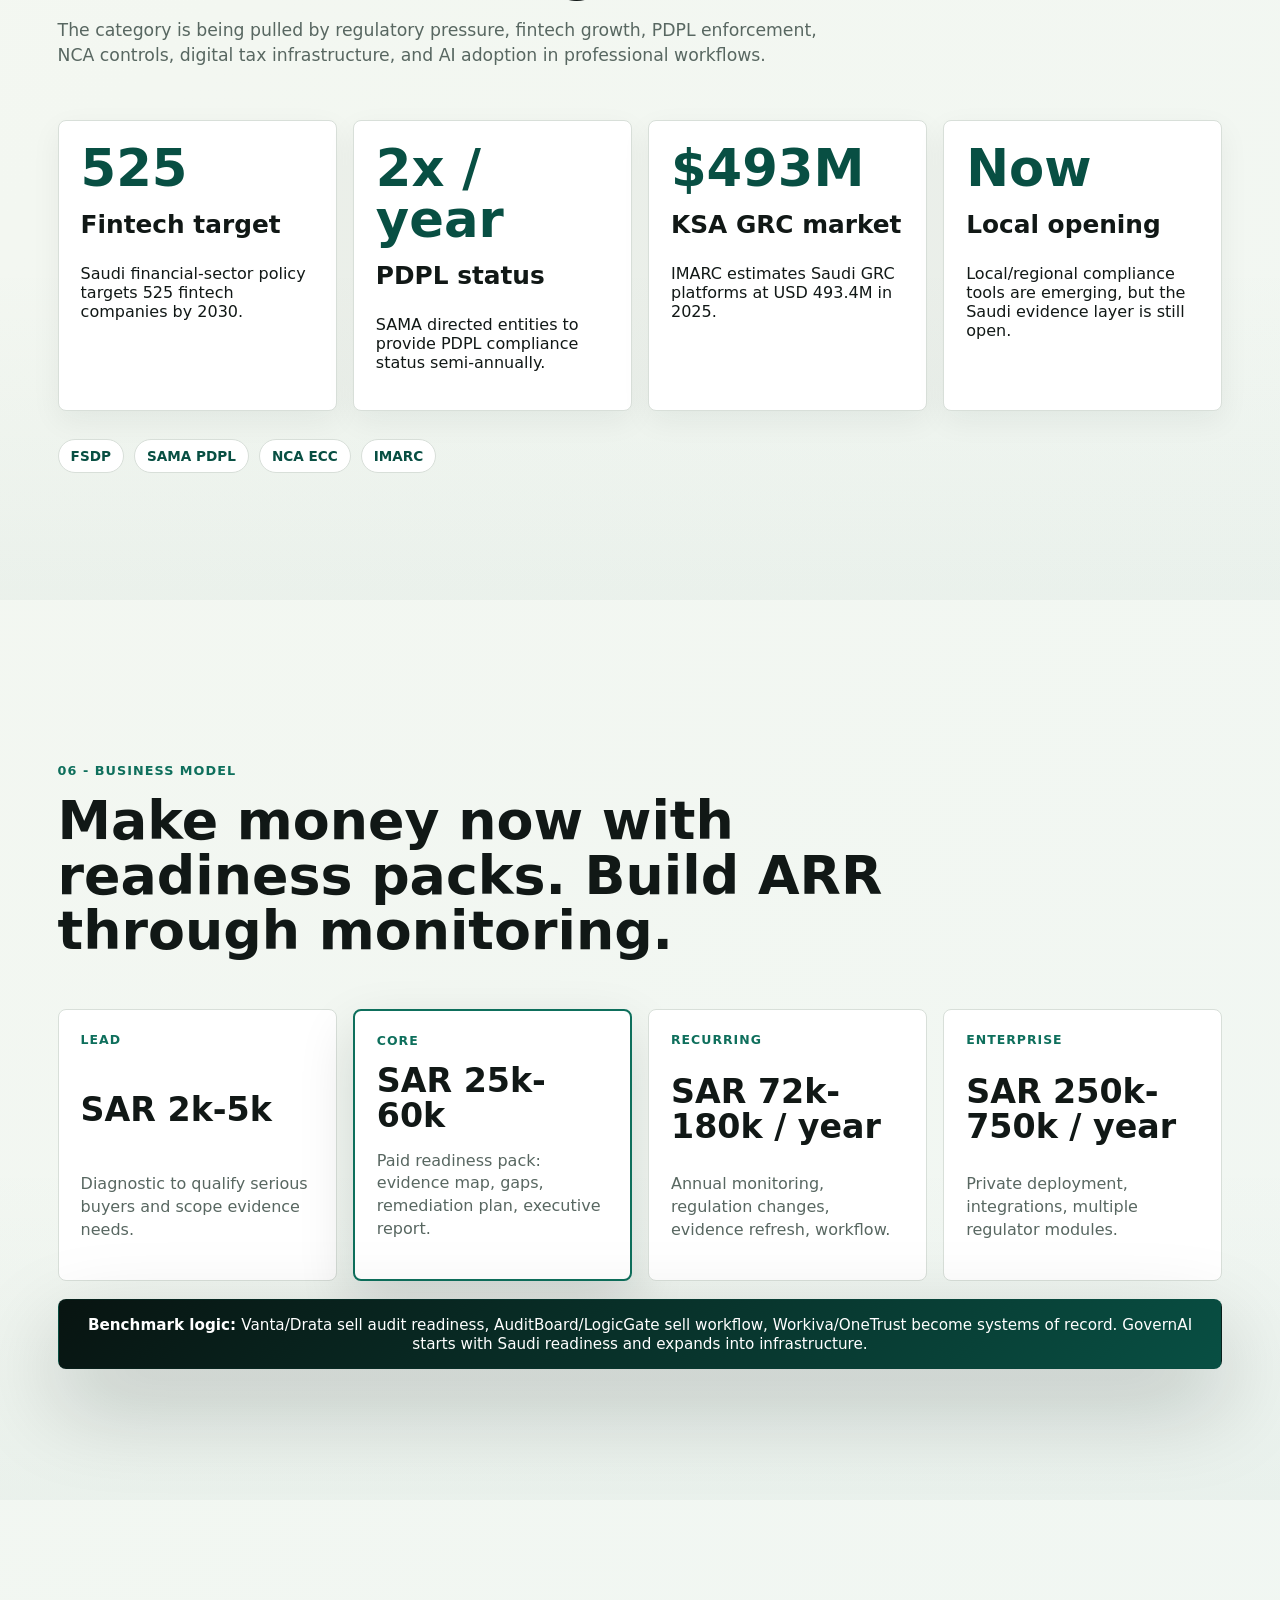
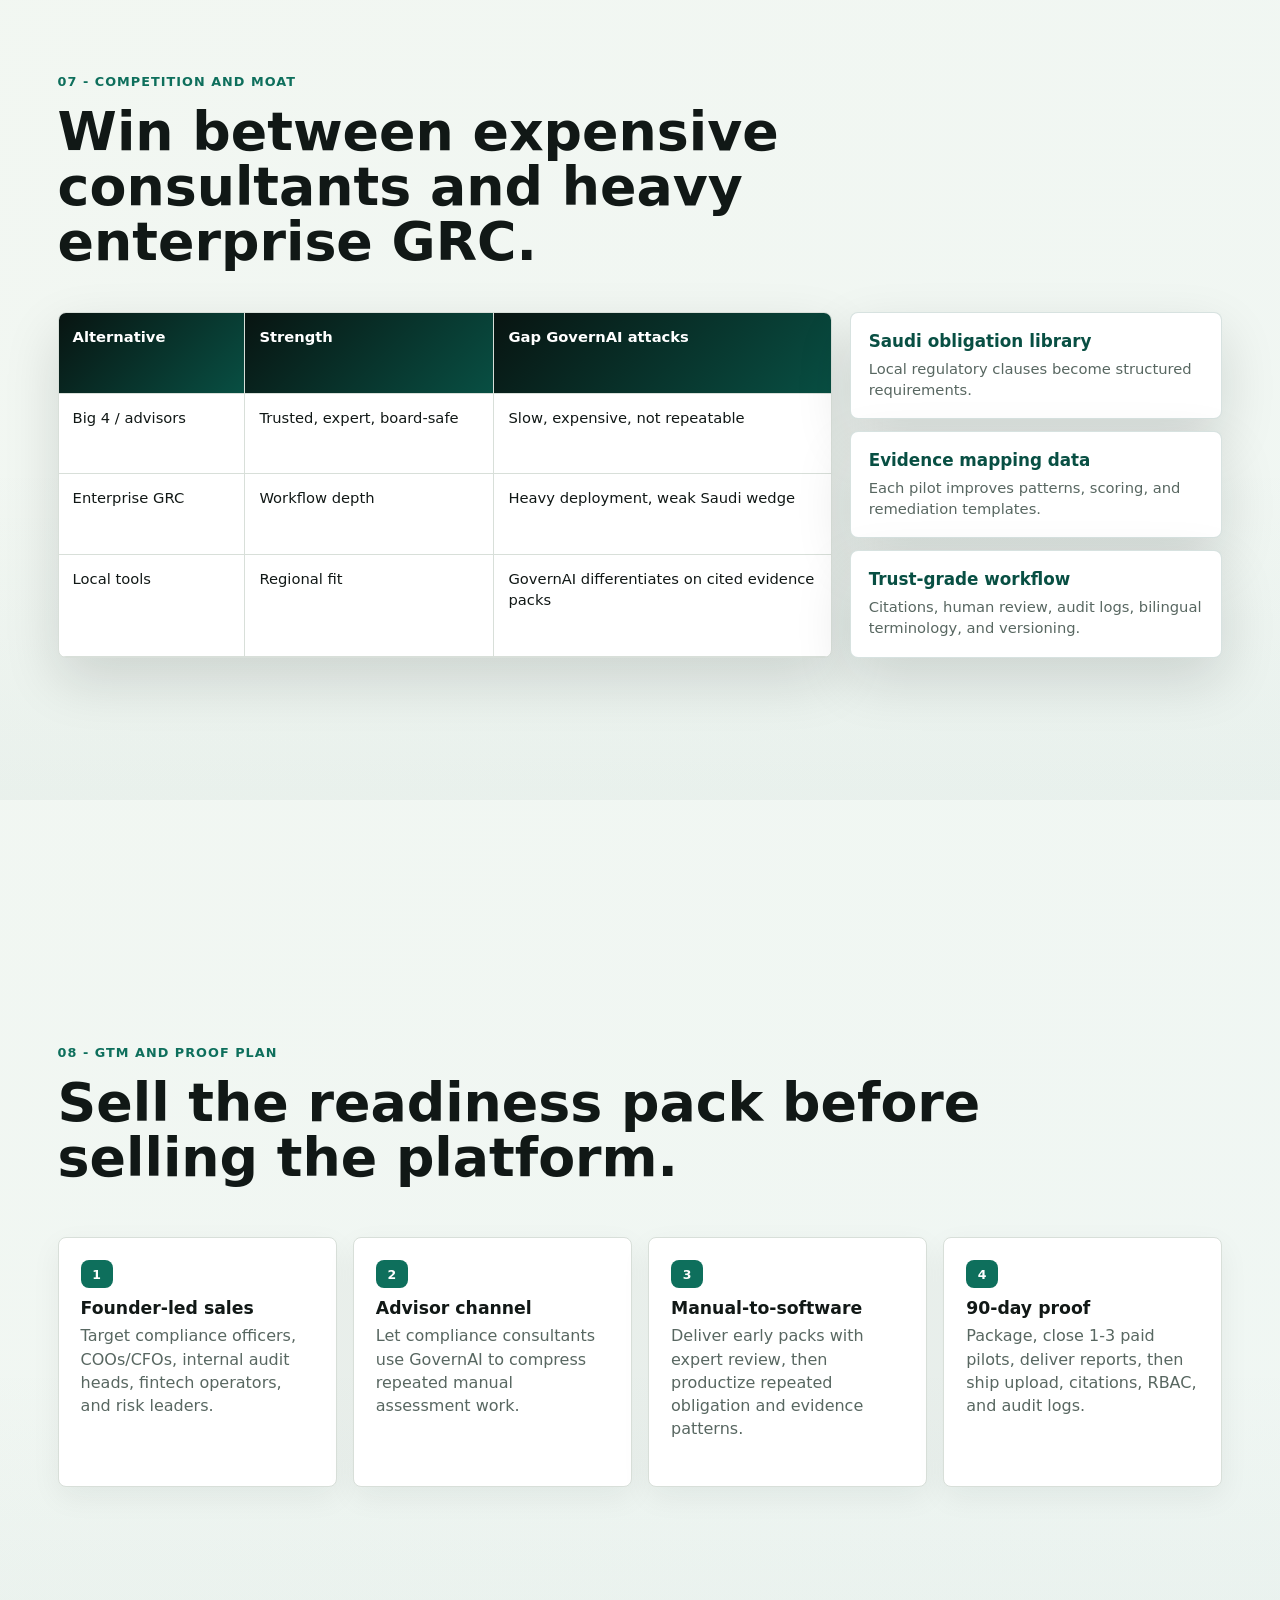
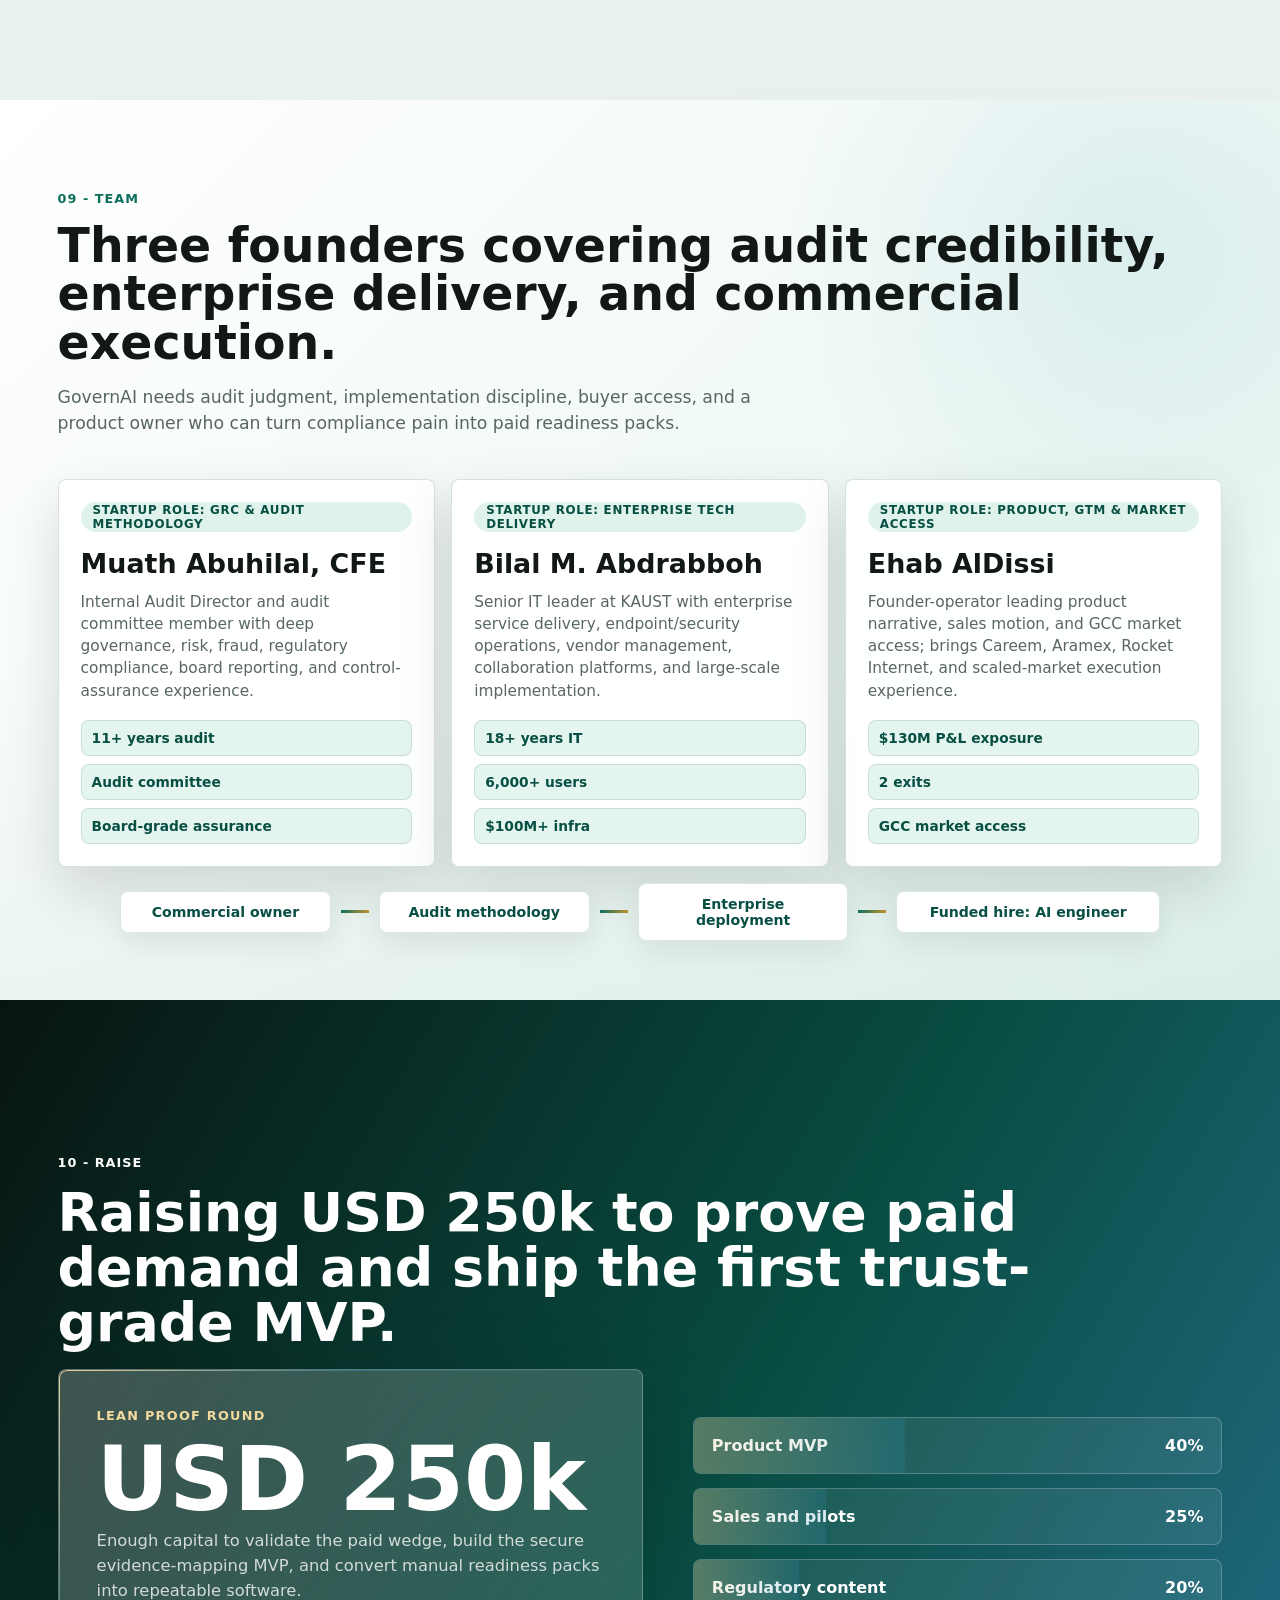
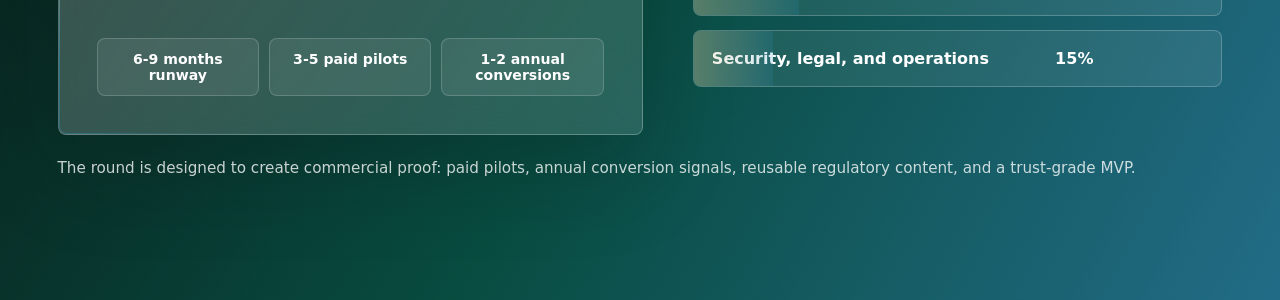
==== commit 0f16c92a: "Create 11-slide pitch deck" ====
--- a/index.html
+++ b/index.html
@@ -8,7 +8,7 @@
       content="GovernAI investor pitch deck: Saudi-first AI-native compliance readiness for regulated companies."
     />
     <title>GovernAI Investor Pitch Deck</title>
-    <link rel="stylesheet" href="src/styles.css?v=team-balanced" />
+    <link rel="stylesheet" href="src/styles.css?v=eleven-slide-pitch" />
   </head>
   <body>
     <header class="deck-shell" aria-label="Deck navigation">
@@ -20,18 +20,18 @@
         <span id="progressBar"></span>
       </div>
       <nav class="nav-links" aria-label="Slides">
-        <a href="#slide-3">Why Now</a>
-        <a href="#slide-6">Product</a>
-        <a href="#slide-10">Business</a>
-        <a href="#slide-14">Ask</a>
+        <a href="#slide-2">Problem</a>
+        <a href="#slide-4">Product</a>
+        <a href="#slide-7">Business</a>
+        <a href="#slide-11">Ask</a>
       </nav>
     </header>
 
     <main id="deck">
-      <section class="slide hero" id="slide-1" data-title="Title">
+      <section class="slide hero" id="slide-1" data-title="Cover">
         <div class="hero-grid">
           <div class="hero-copy">
-            <p class="eyebrow">Pre-seed investor deck</p>
+            <p class="eyebrow">Pre-seed investor pitch</p>
             <h1>Saudi-first AI compliance readiness.</h1>
             <p class="lead">
               GovernAI maps Saudi regulations to required evidence and delivers cited bilingual
@@ -39,7 +39,7 @@
             </p>
             <div class="hero-actions">
               <a class="primary-action" href="#slide-5">See the wedge</a>
-              <a class="secondary-action" href="#slide-14">View the ask</a>
+              <a class="secondary-action" href="#slide-11">View the ask</a>
             </div>
           </div>
 
@@ -115,18 +115,58 @@
         </div>
       </section>
 
-      <section class="slide service-explainer" id="slide-1a" data-title="Service">
-        <div class="section-kicker">Service in one screen</div>
+      <section class="slide" id="slide-2" data-title="Problem">
+        <div class="section-kicker">01 - Problem</div>
+        <div class="two-col">
+          <div>
+            <h2>Compliance teams are buried in documents, deadlines, and disconnected evidence.</h2>
+            <p class="slide-intro">
+              Saudi regulated companies are facing more rules, more digital audits, more privacy
+              expectations, and more board-level governance pressure. The operating model is still
+              mostly manual.
+            </p>
+            <div class="callout compact-callout">
+              <b>The pain</b>
+              <span>Manual readiness work is slow, expensive, and hard to defend.</span>
+              <small>Gaps surface late during audits, bank diligence, board reviews, tenders, or regulator requests.</small>
+            </div>
+          </div>
+          <div class="pain-stack">
+            <div>
+              <span>01</span>
+              <b>Regulations expand</b>
+              <p>Financial, privacy, cyber, tax, and governance frameworks keep changing.</p>
+            </div>
+            <div>
+              <span>02</span>
+              <b>Evidence is scattered</b>
+              <p>Policies, screenshots, approvals, contracts, and audit files live everywhere.</p>
+            </div>
+            <div>
+              <span>03</span>
+              <b>Consultants fill the gap</b>
+              <p>Manual readiness work becomes expensive, slow, and hard to repeat.</p>
+            </div>
+            <div>
+              <span>04</span>
+              <b>Leaders see risk late</b>
+              <p>Gaps surface during audits, bank due diligence, board reviews, or inspections.</p>
+            </div>
+          </div>
+        </div>
+      </section>
+
+      <section class="slide service-explainer" id="slide-3" data-title="Solution">
+        <div class="section-kicker">02 - Solution</div>
         <h2>GovernAI turns scattered compliance evidence into a board-ready readiness pack.</h2>
         <div class="service-flow" aria-label="GovernAI service workflow">
           <article class="service-panel input-panel">
             <span>Client inputs</span>
             <b>Documents and deadlines</b>
             <ul>
-              <li>Policies and procedures</li>
-              <li>Contracts and approvals</li>
-              <li>Audit files and screenshots</li>
-              <li>PDPL, NCA/ECC, or SAMA scope</li>
+              <li>Policies, procedures, contracts, and approvals</li>
+              <li>Audit files, screenshots, logs, and evidence folders</li>
+              <li>PDPL, NCA/ECC, or SAMA readiness scope</li>
             </ul>
           </article>
           <div class="service-engine" aria-label="GovernAI evidence mapping engine">
@@ -148,10 +188,9 @@
             <span>Client receives</span>
             <b>Readiness pack</b>
             <ul>
-              <li>Board-ready executive report</li>
-              <li>Gap register and risk heatmap</li>
-              <li>Evidence index with citations</li>
-              <li>Remediation tracker and owners</li>
+              <li>Executive report, gap register, and risk heatmap</li>
+              <li>Evidence index with citations and source references</li>
+              <li>Remediation tracker, owners, and board-ready summary</li>
             </ul>
           </article>
         </div>
@@ -162,181 +201,8 @@
         </div>
       </section>
 
-      <section class="slide" id="slide-2" data-title="Problem">
-        <div class="section-kicker">01 - Problem</div>
-        <div class="two-col">
-          <div>
-            <h2>Compliance teams are buried in documents, deadlines, and disconnected evidence.</h2>
-            <p class="slide-intro">
-              Saudi regulated companies are facing more rules, more digital audits, more privacy
-              expectations, and more board-level governance pressure. The operating model is still
-              mostly manual.
-            </p>
-          </div>
-          <div class="pain-stack">
-            <div>
-              <span>01</span>
-              <b>Regulations expand</b>
-              <p>Financial, privacy, cyber, tax, and governance frameworks keep changing.</p>
-            </div>
-            <div>
-              <span>02</span>
-              <b>Evidence is scattered</b>
-              <p>Policies, screenshots, approvals, contracts, and audit files live everywhere.</p>
-            </div>
-            <div>
-              <span>03</span>
-              <b>Consultants fill the gap</b>
-              <p>Manual readiness work becomes expensive, slow, and hard to repeat.</p>
-            </div>
-            <div>
-              <span>04</span>
-              <b>Leaders see risk late</b>
-              <p>Gaps surface during audits, bank due diligence, board reviews, or inspections.</p>
-            </div>
-          </div>
-        </div>
-      </section>
-
-      <section class="slide evidence" id="slide-3" data-title="Why Now">
-        <div class="section-kicker">02 - Why now</div>
-        <h2>The Saudi compliance-readiness market is forming now.</h2>
-        <p class="slide-intro">
-          The category is being pulled by policy, market growth, regulatory enforcement, and AI
-          adoption inside professional workflows.
-        </p>
-        <div class="evidence-grid">
-          <article>
-            <span class="metric">525</span>
-            <h3>Financial-sector growth</h3>
-            <p>The Financial Sector Development Program targets 525 fintech companies by 2030, expanding the regulated buyer base.</p>
-          </article>
-          <article>
-            <span class="metric">2026</span>
-            <h3>Open banking licensing</h3>
-            <p>SAMA began licensing open banking fintech companies after sandbox testing.</p>
-          </article>
-          <article>
-            <span class="metric">2x / year</span>
-            <h3>PDPL status pressure</h3>
-            <p>SAMA directed entities to provide PDPL compliance status semi-annually.</p>
-          </article>
-          <article>
-            <span class="metric">$493M</span>
-            <h3>KSA GRC platform market</h3>
-            <p>IMARC estimates the Saudi GRC platform market at USD 493.4M in 2025.</p>
-          </article>
-        </div>
-        <div class="source-row">
-          <a href="https://www.mof.gov.sa/en/about/Pages/Development_Program.aspx">FSDP</a>
-          <a href="https://www.sama.gov.sa/en-US/News/Pages/news-1135.aspx">SAMA open banking</a>
-          <a href="https://rulebook.sama.gov.sa/en/compliance-updated-personal-data-protection-law-and-its-implementing-regulations">SAMA PDPL circular</a>
-          <a href="https://www.imarcgroup.com/saudi-arabia-governance-risk-compliance-platform-market">IMARC</a>
-        </div>
-      </section>
-
-      <section class="slide pressure" id="slide-3b" data-title="Regulatory Pressure">
-        <div class="section-kicker">Regulatory pressure map</div>
-        <h2>The readiness packs are backed by repeated compliance events, not one-time policy noise.</h2>
-        <div class="pressure-map">
-          <article>
-            <span>SAMA</span>
-            <b>PDPL status + inspection risk</b>
-            <p>SAMA requires financial institutions to submit PDPL compliance status semi-annually and notes inspection visits.</p>
-          </article>
-          <article>
-            <span>NCA</span>
-            <b>ECC 2-2024 update</b>
-            <p>NCA updated Essential Cybersecurity Controls to strengthen national cybersecurity and safeguard information assets.</p>
-          </article>
-          <article>
-            <span>ZATCA</span>
-            <b>Digital tax infrastructure</b>
-            <p>E-invoicing moves tax evidence into structured digital workflows, proving the wider direction of travel.</p>
-          </article>
-          <article>
-            <span>FSDP</span>
-            <b>Regulated market expansion</b>
-            <p>Saudi financial-sector policy expands the regulated buyer base, while the product remains useful beyond fintech.</p>
-          </article>
-        </div>
-      </section>
-
-      <section class="slide" id="slide-4" data-title="Old Way">
-        <div class="section-kicker">03 - Old workflow</div>
-        <h2>The current workflow is a cost trap.</h2>
-        <div class="before-after">
-          <div class="workflow old">
-            <h3>Today</h3>
-            <ol>
-              <li>Regulation arrives as PDF, circular, or control list.</li>
-              <li>Compliance team interprets it manually.</li>
-              <li>Evidence requests go out by email and spreadsheet.</li>
-              <li>Consultants review gaps.</li>
-              <li>Management receives a late static report.</li>
-            </ol>
-          </div>
-          <div class="workflow new">
-            <h3>With GovernAI</h3>
-            <ol>
-              <li>Regulations become structured obligations.</li>
-              <li>Evidence is mapped to each obligation.</li>
-              <li>Weak or missing proof is surfaced early.</li>
-              <li>Human reviewers approve final findings.</li>
-              <li>Executives get a bilingual readiness pack.</li>
-            </ol>
-          </div>
-        </div>
-      </section>
-
-      <section class="slide" id="slide-5" data-title="Wedge">
-        <div class="section-kicker">04 - Wedge</div>
-        <div class="wedge-layout">
-          <div>
-            <h2>Start focused: three readiness packs for regulated Saudi companies.</h2>
-            <p class="slide-intro">
-              A three-pack entry keeps the offer focused while avoiding a single-segment dependency.
-              The same evidence engine powers each pack.
-            </p>
-            <div class="callout">
-              <b>First paid product</b>
-              <span>GovernAI Saudi Compliance Readiness Pack</span>
-              <small>PDPL, NCA/ECC, and SAMA readiness mapping delivered in 7 to 10 business days.</small>
-            </div>
-          </div>
-          <div class="target-rings" aria-label="Target customer rings">
-            <div class="ring ring-1">PDPL</div>
-            <div class="ring ring-2">NCA / ECC</div>
-            <div class="ring ring-3">SAMA / finance</div>
-            <div class="ring ring-4">Regulated enterprises</div>
-          </div>
-        </div>
-      </section>
-
-      <section class="slide buyer" id="slide-5a" data-title="Beachhead Buyer">
-        <div class="section-kicker">Beachhead buyer</div>
-        <h2>The first buyer is not "government" or "everyone in compliance." It is a pressured operator with a deadline.</h2>
-        <div class="buyer-table">
-          <div class="buyer-head">Buyer</div>
-          <div class="buyer-head">Trigger</div>
-          <div class="buyer-head">Why GovernAI wins</div>
-          <div>Regulated company COO / CFO</div>
-          <div>Audit, tender, board review, bank due diligence</div>
-          <div>Fast readiness pack before the next external review</div>
-          <div>Compliance officer</div>
-          <div>Evidence requests, PDPL status, policy gaps, board reporting</div>
-          <div>Obligation-level map instead of spreadsheet chasing</div>
-          <div>Risk / internal audit head</div>
-          <div>Upcoming audit, unresolved findings, unclear remediation owners</div>
-          <div>Cited findings, remediation tracker, and audit trail</div>
-          <div>Compliance advisory firm</div>
-          <div>Repeated manual assessments across clients</div>
-          <div>White-label engine that compresses delivery time</div>
-        </div>
-      </section>
-
-      <section class="slide product" id="slide-6" data-title="Product">
-        <div class="section-kicker">05 - Product</div>
+      <section class="slide product" id="slide-4" data-title="Product">
+        <div class="section-kicker">03 - Product</div>
         <h2>AI-native means structured compliance intelligence, not a chatbot wrapper.</h2>
         <div class="pipeline" aria-label="GovernAI product pipeline">
           <div>
@@ -396,89 +262,83 @@
         </div>
       </section>
 
-      <section class="slide" id="slide-7" data-title="Delivered Value">
-        <div class="section-kicker">06 - Value</div>
-        <h2>Delivered value: faster readiness, lower consultant dependency, clearer executive risk.</h2>
-        <div class="value-cards">
+      <section class="slide" id="slide-5" data-title="Wedge">
+        <div class="section-kicker">04 - Wedge and buyer</div>
+        <div class="wedge-layout">
+          <div>
+            <h2>Start with three paid readiness packs for pressured Saudi buyers.</h2>
+            <p class="slide-intro">
+              The first product is not broad GRC software. It is a fast, expert-reviewed pack
+              for companies facing audits, regulator requests, bank diligence, tenders, or board reviews.
+            </p>
+            <div class="callout">
+              <b>First paid product</b>
+              <span>PDPL, NCA/ECC, and SAMA readiness packs</span>
+              <small>Delivered as evidence-backed reports in 7 to 10 business days.</small>
+            </div>
+          </div>
+          <div class="buyer-table compact-buyer">
+            <div class="buyer-head">Buyer</div>
+            <div class="buyer-head">Trigger</div>
+            <div class="buyer-head">Why now</div>
+            <div>COO / CFO</div>
+            <div>Audit, tender, bank diligence</div>
+            <div>Need readiness proof fast</div>
+            <div>Compliance officer</div>
+            <div>Evidence requests, PDPL status</div>
+            <div>Obligation map, not spreadsheets</div>
+            <div>Internal audit</div>
+            <div>Unclear gaps and owners</div>
+            <div>Cited findings and remediation</div>
+          </div>
+        </div>
+      </section>
+
+      <section class="slide evidence" id="slide-6" data-title="Market">
+        <div class="section-kicker">05 - Market and timing</div>
+        <h2>The Saudi compliance-readiness market is forming now.</h2>
+        <p class="slide-intro">
+          The category is being pulled by regulatory pressure, fintech growth, PDPL enforcement,
+          NCA controls, digital tax infrastructure, and AI adoption in professional workflows.
+        </p>
+        <div class="evidence-grid">
           <article>
-            <b>For compliance teams</b>
-            <p>Move from scattered evidence chasing to one obligation-by-obligation readiness view.</p>
+            <span class="metric">525</span>
+            <h3>Fintech target</h3>
+            <p>Saudi financial-sector policy targets 525 fintech companies by 2030.</p>
           </article>
           <article>
-            <b>For executives and boards</b>
-            <p>Understand top regulatory gaps, risk exposure, and remediation priorities quickly.</p>
+            <span class="metric">2x / year</span>
+            <h3>PDPL status</h3>
+            <p>SAMA directed entities to provide PDPL compliance status semi-annually.</p>
           </article>
           <article>
-            <b>For audit and risk</b>
-            <p>Use evidence trails, citations, and remediation trackers instead of static summaries.</p>
+            <span class="metric">$493M</span>
+            <h3>KSA GRC market</h3>
+            <p>IMARC estimates Saudi GRC platforms at USD 493.4M in 2025.</p>
           </article>
           <article>
-            <b>For regulators and government</b>
-            <p>Future path to aggregate readiness signals, consistent interpretation, and better oversight.</p>
-          </article>
-        </div>
-        <div class="roi-strip">
-          <span>7-10 day pilot</span>
-          <span>SAR 25k-60k pack</span>
-          <span>Annual monitoring upsell</span>
-          <span>Enterprise private deployment later</span>
-        </div>
-      </section>
-
-      <section class="slide" id="slide-8" data-title="Market">
-        <div class="section-kicker">07 - Market</div>
-        <h2>Bottom-up market: win a high-urgency slice before expanding.</h2>
-        <div class="market-layout">
-          <div class="market-chart" aria-label="Market expansion chart">
-            <div style="--h:38%"><span>PDPL readiness</span></div>
-            <div style="--h:58%"><span>NCA/ECC readiness</span></div>
-            <div style="--h:78%"><span>SAMA / finance</span></div>
-            <div style="--h:92%"><span>GCC regulated</span></div>
-          </div>
-          <div class="market-notes">
-            <h3>Expansion logic</h3>
-            <p>
-              Start with three high-pressure packs: PDPL for broad data-heavy companies, NCA/ECC
-              for cyber-sensitive entities, and SAMA for financial-services buyers.
-            </p>
-            <p>
-              Then expand from readiness packs into annual monitoring, remediation workflows,
-              regulator-specific modules, and private enterprise deployment.
-            </p>
-          </div>
-        </div>
-      </section>
-
-      <section class="slide fomo" id="slide-9" data-title="FOMO">
-        <div class="section-kicker">08 - FOMO</div>
-        <h2>The window is real because the category is forming now.</h2>
-        <div class="fomo-board">
-          <div>
-            <b>Regulators are increasing evidence expectations.</b>
-            <p>PDPL, NCA/ECC controls, SAMA expectations, ZATCA phases, and board oversight create recurring evidence work.</p>
-          </div>
-          <div>
-            <b>Local AI compliance players are already appearing.</b>
-            <p>Bridge GRC, OSSUS, OCS, Dal, and other local/regional tools show the market is waking up.</p>
-          </div>
-          <div>
-            <b>Global platforms are too generic for the Saudi wedge.</b>
-            <p>The opening is localized obligation intelligence, Arabic/English terminology, and evidence packs that move fast.</p>
-          </div>
-        </div>
-        <p class="fomo-line">
-          If GovernAI owns the Saudi evidence mapping layer early, the platform can become the operating system for compliance readiness.
-        </p>
-      </section>
-
-      <section class="slide" id="slide-10" data-title="Business Model">
-        <div class="section-kicker">09 - Business model</div>
+            <span class="metric">Now</span>
+            <h3>Local opening</h3>
+            <p>Local/regional compliance tools are emerging, but the Saudi evidence layer is still open.</p>
+          </article>
+        </div>
+        <div class="source-row">
+          <a href="https://www.mof.gov.sa/en/about/Pages/Development_Program.aspx">FSDP</a>
+          <a href="https://rulebook.sama.gov.sa/en/compliance-updated-personal-data-protection-law-and-its-implementing-regulations">SAMA PDPL</a>
+          <a href="https://nca.gov.sa/en/regulatory-documents/controls-list/ecc/">NCA ECC</a>
+          <a href="https://www.imarcgroup.com/saudi-arabia-governance-risk-compliance-platform-market">IMARC</a>
+        </div>
+      </section>
+
+      <section class="slide" id="slide-7" data-title="Business Model">
+        <div class="section-kicker">06 - Business model</div>
         <h2>Make money now with readiness packs. Build ARR through monitoring.</h2>
         <div class="pricing-ladder">
           <div>
             <span>Lead</span>
             <b>SAR 2k-5k</b>
-            <p>Small diagnostic used to qualify serious buyers.</p>
+            <p>Diagnostic to qualify serious buyers and scope evidence needs.</p>
           </div>
           <div class="featured">
             <span>Core</span>
@@ -488,7 +348,7 @@
           <div>
             <span>Recurring</span>
             <b>SAR 72k-180k / year</b>
-            <p>Annual monitoring: regulation changes, evidence refresh, remediation workflow.</p>
+            <p>Annual monitoring, regulation changes, evidence refresh, workflow.</p>
           </div>
           <div>
             <span>Enterprise</span>
@@ -496,111 +356,67 @@
             <p>Private deployment, integrations, multiple regulator modules.</p>
           </div>
         </div>
-      </section>
-
-      <section class="slide benchmark" id="slide-10a" data-title="Business Model Benchmark">
-        <div class="section-kicker">Business model benchmark</div>
-        <h2>The winning model is paid readiness first, then annual compliance infrastructure.</h2>
-        <div class="benchmark-grid">
-          <article>
-            <span>Vanta / Drata</span>
-            <b>Audit-ready automation</b>
-            <p>Annual plans plus add-ons for frameworks, evidence collection, trust centers, questionnaires, and integrations.</p>
-            <strong>Application: sell PDPL/NCA/SAMA readiness, then renew as evidence monitoring.</strong>
-          </article>
-          <article>
-            <span>AuditBoard / LogicGate</span>
-            <b>GRC workflow contracts</b>
-            <p>Larger contracts come from workflow modules, dashboards, risk registers, admin users, and implementation services.</p>
-            <strong>Application: enter with a focused pack, then expand into workflow depth.</strong>
-          </article>
-          <article>
-            <span>OneTrust / Workiva</span>
-            <b>System of record</b>
-            <p>Expansion happens when the product owns policies, approvals, disclosures, audit trails, reporting, and board evidence.</p>
-            <strong>Application: the long-term product is infrastructure, not a one-off report.</strong>
-          </article>
-          <article>
-            <span>Consultants</span>
-            <b>Expert trust</b>
-            <p>Buyers pay because compliance is high-risk and judgment matters, but delivery is manual, expensive, and hard to repeat.</p>
-            <strong>Application: start expert-reviewed, then productize the repeated work.</strong>
-          </article>
-        </div>
-        <div class="benchmark-bottom">
-          <b>GovernAI sells readiness, not AI theater.</b>
-          <span>Sell a faster Saudi-specific way to become audit-ready and stay ready.</span>
-        </div>
-      </section>
-
-      <section class="slide" id="slide-11" data-title="Competition">
-        <div class="section-kicker">10 - Competition</div>
+        <div class="benchmark-bottom compact-benchmark">
+          <b>Benchmark logic:</b>
+          <span>Vanta/Drata sell audit readiness, AuditBoard/LogicGate sell workflow, Workiva/OneTrust become systems of record. GovernAI starts with Saudi readiness and expands into infrastructure.</span>
+        </div>
+      </section>
+
+      <section class="slide" id="slide-8" data-title="Competition and Moat">
+        <div class="section-kicker">07 - Competition and moat</div>
         <h2>Win between expensive consultants and heavy enterprise GRC.</h2>
-        <div class="matrix" role="table" aria-label="Competition positioning matrix">
-          <div class="matrix-head">Alternative</div>
-          <div class="matrix-head">Strength</div>
-          <div class="matrix-head">Gap GovernAI attacks</div>
-          <div>Big 4 / advisors</div>
-          <div>Trusted, expert, board-safe</div>
-          <div>Slow, expensive, not continuously productized</div>
-          <div>Enterprise GRC</div>
-          <div>Workflow depth and controls management</div>
-          <div>Heavy deployment, weak Saudi/GCC readiness wedge</div>
-          <div>Global privacy platforms</div>
-          <div>Mature privacy operations</div>
-          <div>Less localized to Saudi obligations and Arabic evidence</div>
-          <div>Local AI/GRC tools</div>
-          <div>Regional fit and speed</div>
-          <div>GovernAI must differentiate through evidence packs and trust-grade citations</div>
-        </div>
-      </section>
-
-      <section class="slide" id="slide-12" data-title="Moat">
-        <div class="section-kicker">11 - Moat</div>
-        <h2>The moat is not the AI model. It is the Saudi compliance data layer.</h2>
-        <div class="flywheel" aria-label="GovernAI moat flywheel">
-          <div>Saudi obligation library</div>
-          <div>Evidence mapping dataset</div>
-          <div>Expert-reviewed scoring logic</div>
-          <div>Bilingual terminology</div>
-          <div>Audit-ready workflow history</div>
-          <div>Regulatory change memory</div>
-        </div>
-        <p class="slide-intro narrow">
-          Every paid pilot creates structured obligations, evidence patterns, remediation templates,
-          and report logic that make the next deployment faster and harder to copy.
-        </p>
-      </section>
-
-      <section class="slide" id="slide-13" data-title="GTM">
-        <div class="section-kicker">12 - Go to market</div>
+        <div class="competition-moat">
+          <div class="matrix" role="table" aria-label="Competition positioning matrix">
+            <div class="matrix-head">Alternative</div>
+            <div class="matrix-head">Strength</div>
+            <div class="matrix-head">Gap GovernAI attacks</div>
+            <div>Big 4 / advisors</div>
+            <div>Trusted, expert, board-safe</div>
+            <div>Slow, expensive, not repeatable</div>
+            <div>Enterprise GRC</div>
+            <div>Workflow depth</div>
+            <div>Heavy deployment, weak Saudi wedge</div>
+            <div>Local tools</div>
+            <div>Regional fit</div>
+            <div>GovernAI differentiates on cited evidence packs</div>
+          </div>
+          <div class="moat-stack">
+            <article><b>Saudi obligation library</b><p>Local regulatory clauses become structured requirements.</p></article>
+            <article><b>Evidence mapping data</b><p>Each pilot improves patterns, scoring, and remediation templates.</p></article>
+            <article><b>Trust-grade workflow</b><p>Citations, human review, audit logs, bilingual terminology, and versioning.</p></article>
+          </div>
+        </div>
+      </section>
+
+      <section class="slide" id="slide-9" data-title="GTM and Proof">
+        <div class="section-kicker">08 - GTM and proof plan</div>
         <h2>Sell the readiness pack before selling the platform.</h2>
         <div class="gtm-grid">
           <div>
             <span>1</span>
-            <b>Direct founder-led sales</b>
-            <p>Target regulated company COOs/CFOs, compliance officers, fintech founders, and risk heads.</p>
+            <b>Founder-led sales</b>
+            <p>Target compliance officers, COOs/CFOs, internal audit heads, fintech operators, and risk leaders.</p>
           </div>
           <div>
             <span>2</span>
             <b>Advisor channel</b>
-            <p>Let compliance consultants use GovernAI to deliver faster, repeatable readiness packs.</p>
+            <p>Let compliance consultants use GovernAI to compress repeated manual assessment work.</p>
           </div>
           <div>
             <span>3</span>
-            <b>Accelerators and ecosystems</b>
-            <p>Use fintech hubs, cyber/privacy advisors, governance networks, and innovation programs for distribution.</p>
+            <b>Manual-to-software</b>
+            <p>Deliver early packs with expert review, then productize repeated obligation and evidence patterns.</p>
           </div>
           <div>
             <span>4</span>
-            <b>Government pilots</b>
-            <p>Position as a national compliance maturity capability with strong AI governance.</p>
-          </div>
-        </div>
-      </section>
-
-      <section class="slide team-slide" id="slide-13a" data-title="Team">
-        <div class="section-kicker">13 - Team</div>
+            <b>90-day proof</b>
+            <p>Package, close 1-3 paid pilots, deliver reports, then ship upload, citations, RBAC, and audit logs.</p>
+          </div>
+        </div>
+      </section>
+
+      <section class="slide team-slide" id="slide-10" data-title="Team">
+        <div class="section-kicker">09 - Team</div>
         <h2>Three founders covering audit credibility, enterprise delivery, and commercial execution.</h2>
         <p class="slide-intro">
           GovernAI needs audit judgment, implementation discipline, buyer access, and a product
@@ -658,8 +474,8 @@
         </div>
       </section>
 
-      <section class="slide ask-slide" id="slide-14" data-title="Ask">
-        <div class="section-kicker">14 - Raise</div>
+      <section class="slide ask-slide" id="slide-11" data-title="Ask">
+        <div class="section-kicker">10 - Raise</div>
         <h2>Raising USD 250k to prove paid demand and ship the first trust-grade MVP.</h2>
         <div class="ask-layout">
           <div class="ask-card">
@@ -682,72 +498,13 @@
             <div style="--p:15%">Security, legal, and operations <b>15%</b></div>
           </div>
         </div>
-        <p class="assumption">The round is designed to create commercial proof: paid pilots, annual conversion signals, and a trust-grade MVP.</p>
-      </section>
-
-      <section class="slide" id="slide-15" data-title="Execution">
-        <div class="section-kicker">15 - Execution plan</div>
-        <h2>Next 90 days: sell, deliver, productize.</h2>
-        <div class="timeline">
-          <div>
-            <span>Days 1-15</span>
-            <b>Package</b>
-            <p>Finalize SOW, teaser, sample report, target list, and outreach script.</p>
-          </div>
-          <div>
-            <span>Days 16-45</span>
-            <b>Sell and deliver</b>
-            <p>Close 1 to 3 paid pilots and deliver manually with AI-assisted expert review.</p>
-          </div>
-          <div>
-            <span>Days 46-90</span>
-            <b>Productize</b>
-            <p>Build upload, evidence mapping, citation view, report export, RBAC, and audit logs.</p>
-          </div>
-        </div>
-      </section>
-
-      <section class="slide sources" id="slide-16" data-title="Sources">
-        <div class="section-kicker">16 - Research basis</div>
-        <h2>Research basis for timing, market, and business model.</h2>
-        <p class="slide-intro">
-          The opportunity is grounded in Saudi regulatory signals, GRC/RegTech market indicators,
-          proven compliance automation models, and visible local/regional competition.
-        </p>
-        <div class="source-board">
-          <article>
-            <span>Investor narrative</span>
-            <a href="https://www.sequoiacap.com/article/writing-a-business-plan/">Sequoia: pitch structure</a>
-            <a href="https://www.ycombinator.com/blog/how-to-pitch-your-company/">YC: clear company pitch</a>
-            <a href="https://www.ycombinator.com/blog/how-to-raise-a-seed-round/">YC: seed fundraising guide</a>
-            <a href="https://www.prnewswire.com/news-releases/vcs-prioritize-people-in-an-ai-heavy-landscape-according-to-new-dropbox-docsend-report-302334444.html">Dropbox DocSend: investor behavior</a>
-          </article>
-          <article>
-            <span>Saudi regulatory urgency</span>
-            <a href="https://www.mof.gov.sa/en/about/Pages/Development_Program.aspx">Financial Sector Development Program</a>
-            <a href="https://www.sama.gov.sa/en-US/News/Pages/news-1135.aspx">SAMA: open banking licensing</a>
-            <a href="https://rulebook.sama.gov.sa/en/compliance-updated-personal-data-protection-law-and-its-implementing-regulations">SAMA Rulebook: PDPL circular</a>
-            <a href="https://nca.gov.sa/en/regulatory-documents/controls-list/ecc/">NCA: Essential Cybersecurity Controls</a>
-            <a href="https://zatca.gov.sa/en/E-Invoicing/Pages/default.aspx">ZATCA: e-invoicing</a>
-          </article>
-          <article>
-            <span>Market and competition</span>
-            <a href="https://www.imarcgroup.com/saudi-arabia-governance-risk-compliance-platform-market">IMARC: Saudi GRC platform market</a>
-            <a href="https://www.imarcgroup.com/saudi-arabia-regtech-market">IMARC: Saudi RegTech market</a>
-            <a href="https://www.vanta.com/pricing">Vanta: compliance automation model</a>
-            <a href="https://drata.com/plans">Drata: trust platform plans</a>
-            <a href="https://optro.ai/blog/auditboard-surpasses-300-million-in-arr-accelerates-growth-trajectory">AuditBoard: ARR benchmark</a>
-            <a href="https://www.logicgate.com/platform/pricing/">LogicGate: GRC pricing model</a>
-            <a href="https://www.onetrust.com/pricing/">OneTrust: modular trust platform</a>
-            <a href="https://newsroom.workiva.com/press-releases/workiva-announces-fourth-quarter-and-full-year-2025-financial-results">Workiva: large ACV contracts</a>
-          </article>
-        </div>
+        <p class="assumption">The round is designed to create commercial proof: paid pilots, annual conversion signals, reusable regulatory content, and a trust-grade MVP.</p>
       </section>
     </main>
 
     <div class="slide-controls" aria-label="Deck controls">
       <button id="prevSlide" type="button" aria-label="Previous slide">&lt;</button>
-      <span id="slideCounter">1 / 21</span>
+      <span id="slideCounter">1 / 11</span>
       <button id="nextSlide" type="button" aria-label="Next slide">&gt;</button>
     </div>
 
--- a/src/styles.css
+++ b/src/styles.css
@@ -1743,9 +1743,7 @@
 }
 
 body[data-active-slide="1"] .slide-controls,
-body[data-active-slide="2"] .slide-controls,
-body[data-active-slide="18"] .slide-controls,
-body[data-active-slide="21"] .slide-controls {
+body[data-active-slide="11"] .slide-controls {
   display: none;
 }
 
@@ -2056,6 +2054,91 @@
   color: rgba(255, 255, 255, 0.78);
 }
 
+.compact-callout {
+  margin-top: 22px;
+  padding: 18px;
+}
+
+.compact-callout span {
+  font-size: 1.2rem;
+}
+
+#slide-2 .pain-stack {
+  gap: 12px;
+}
+
+#slide-2 .pain-stack div {
+  padding: 15px 16px;
+}
+
+.compact-buyer {
+  width: 100%;
+  grid-template-columns: 0.74fr 1fr 1fr;
+  margin: 0;
+}
+
+.compact-buyer div {
+  padding: 14px;
+  font-size: 0.9rem;
+}
+
+.compact-benchmark {
+  width: min(1180px, 100%);
+  margin-top: 18px;
+  padding: 15px 18px;
+}
+
+.compact-benchmark b,
+.compact-benchmark span {
+  font-size: clamp(0.95rem, 1.15vw, 1.05rem);
+}
+
+.competition-moat {
+  width: min(1180px, 100%);
+  display: grid;
+  grid-template-columns: minmax(0, 1.35fr) minmax(280px, 0.65fr);
+  gap: 18px;
+  margin: 24px auto 0;
+  align-items: stretch;
+}
+
+.competition-moat .matrix {
+  width: 100%;
+  margin: 0;
+}
+
+.competition-moat .matrix div {
+  padding: 14px;
+  font-size: 0.92rem;
+}
+
+.moat-stack {
+  display: grid;
+  gap: 12px;
+}
+
+.moat-stack article {
+  border: 1px solid rgba(8, 79, 67, 0.16);
+  border-radius: 8px;
+  padding: 18px;
+  background: white;
+  box-shadow: var(--shadow);
+}
+
+.moat-stack b {
+  display: block;
+  margin-bottom: 8px;
+  color: var(--green-dark);
+  font-size: 1.05rem;
+}
+
+.moat-stack p {
+  margin: 0;
+  color: var(--muted);
+  font-size: 0.92rem;
+  line-height: 1.4;
+}
+
 .team-slide {
   background:
     radial-gradient(circle at 88% 16%, rgba(45, 143, 183, 0.1), transparent 25%),
@@ -2402,7 +2485,8 @@
   .ask-layout,
   .product-grid,
   .service-flow,
-  .before-after {
+  .before-after,
+  .competition-moat {
     grid-template-columns: 1fr;
   }
 
@@ -2474,6 +2558,14 @@
     grid-template-columns: 1fr;
   }
 
+  .compact-buyer {
+    width: 100%;
+  }
+
+  .competition-moat .matrix {
+    grid-template-columns: 1fr;
+  }
+
   .matrix-head:nth-child(2),
   .matrix-head:nth-child(3),
   .buyer-head:nth-child(2),
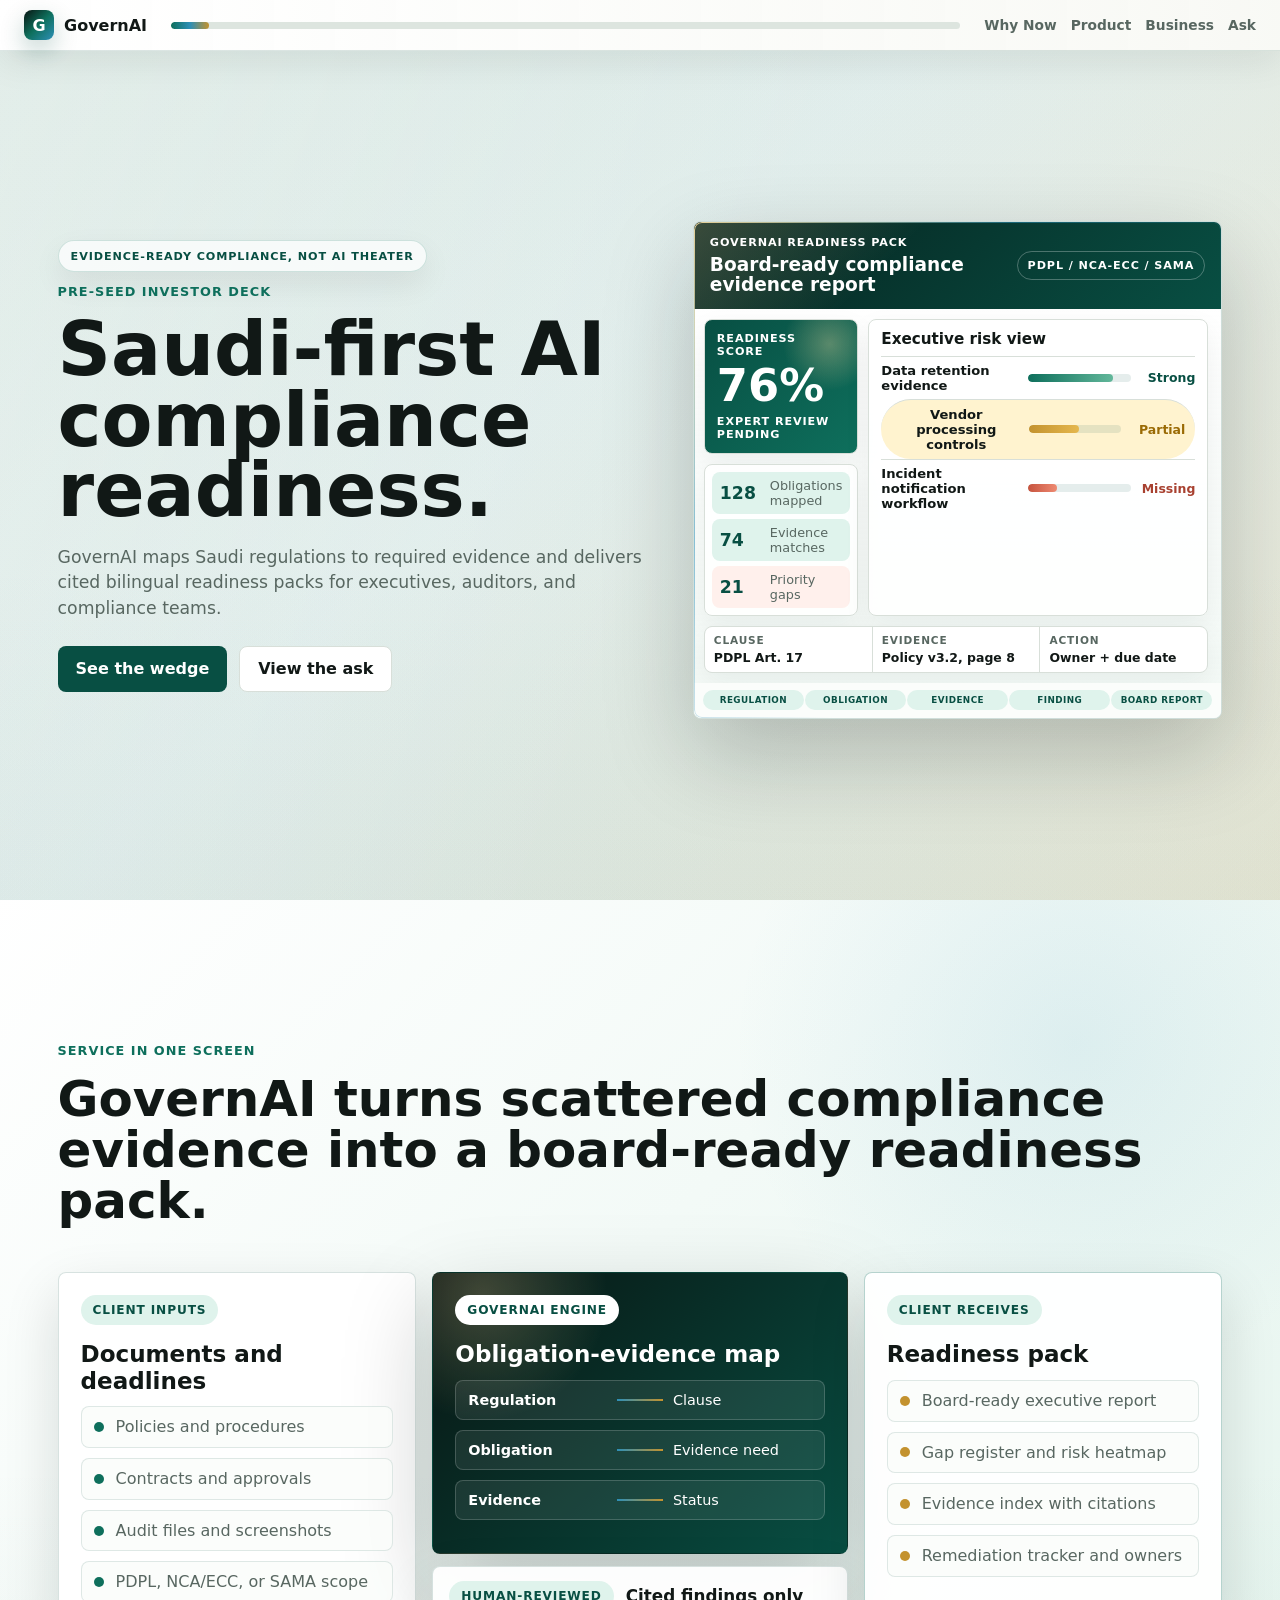
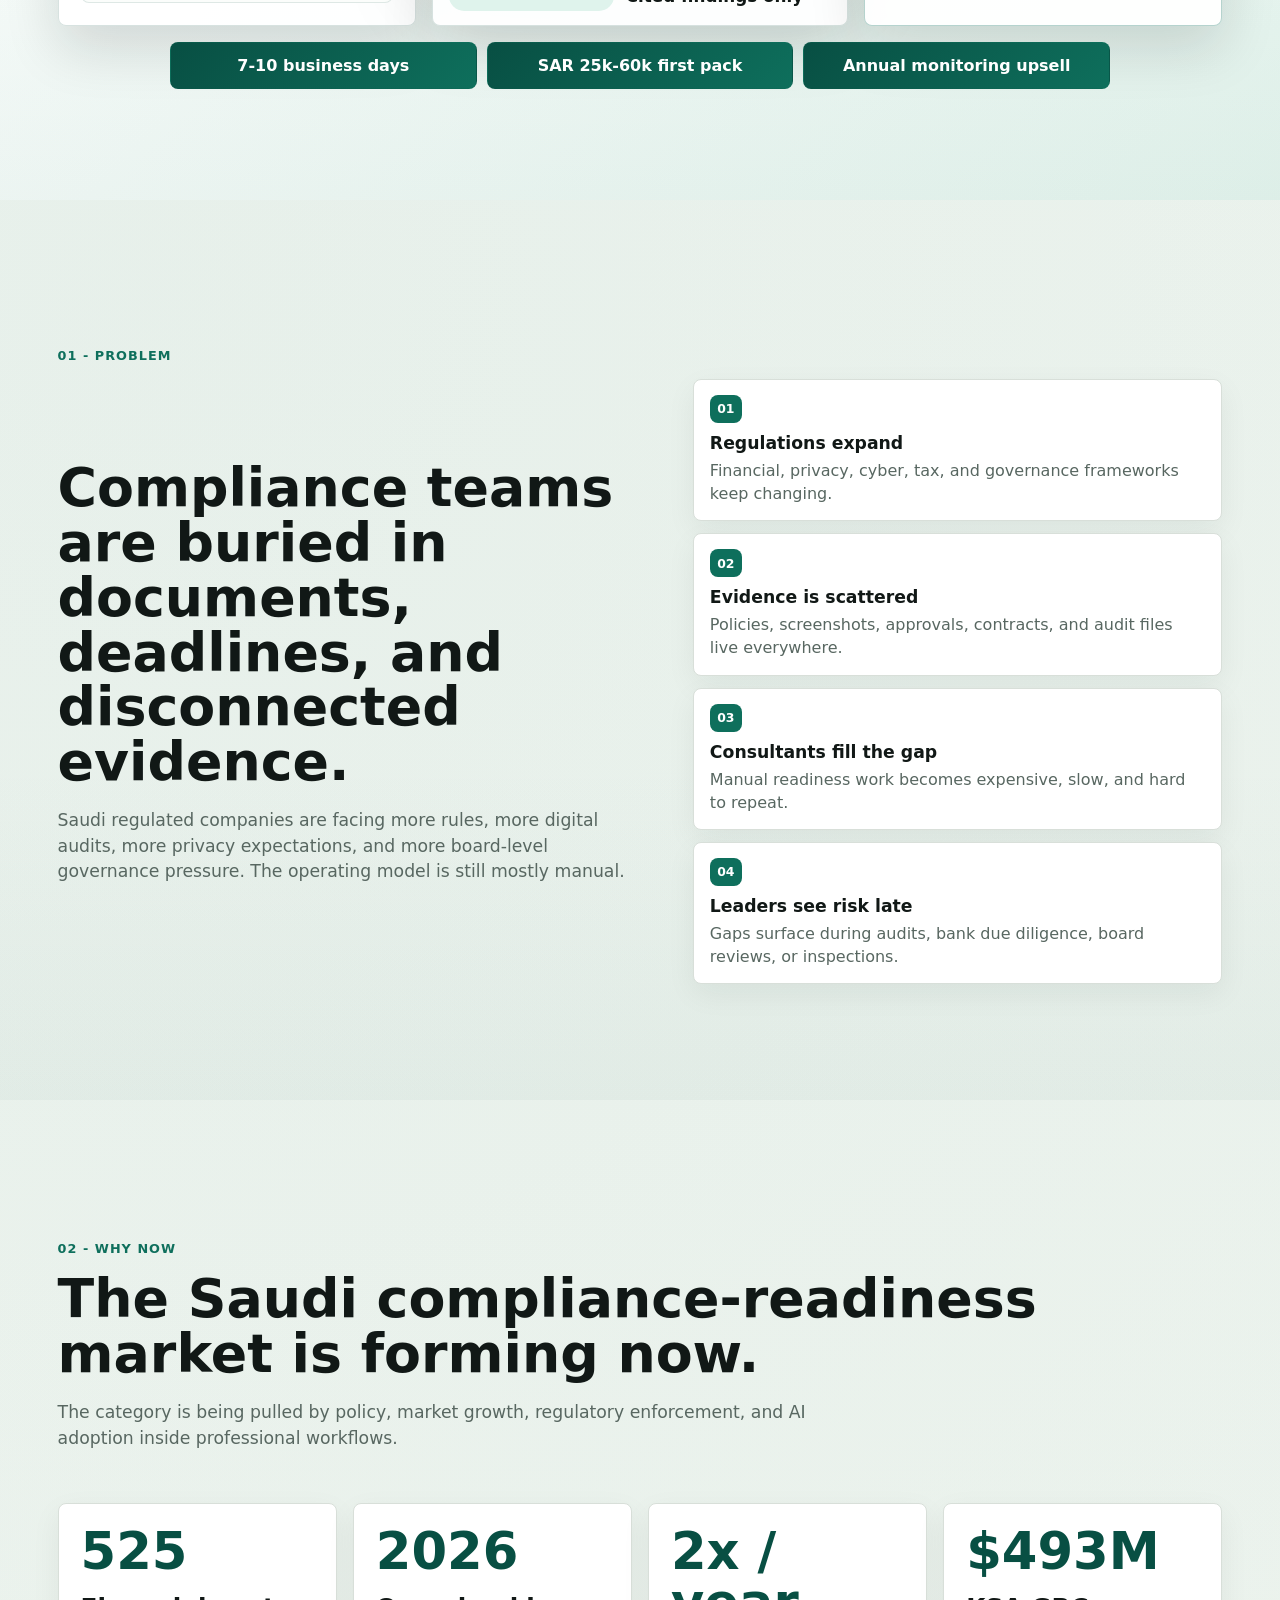
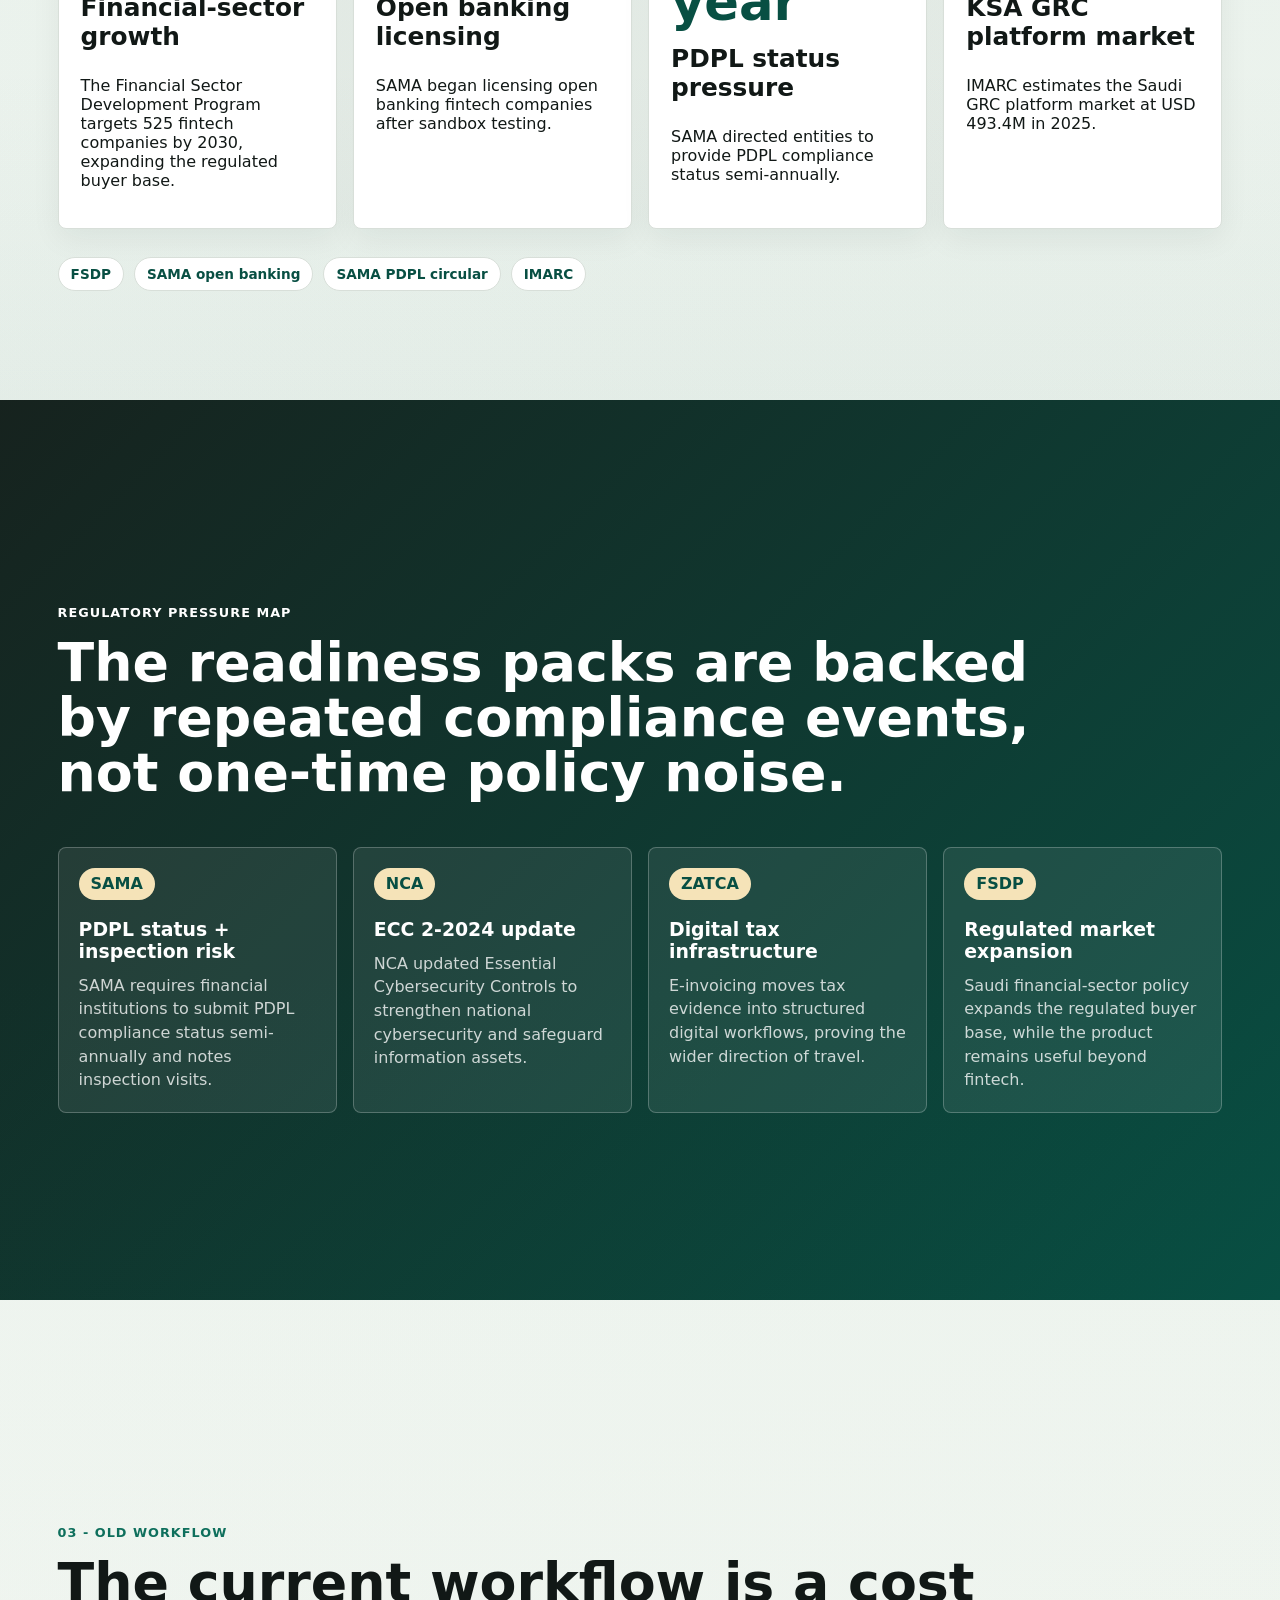
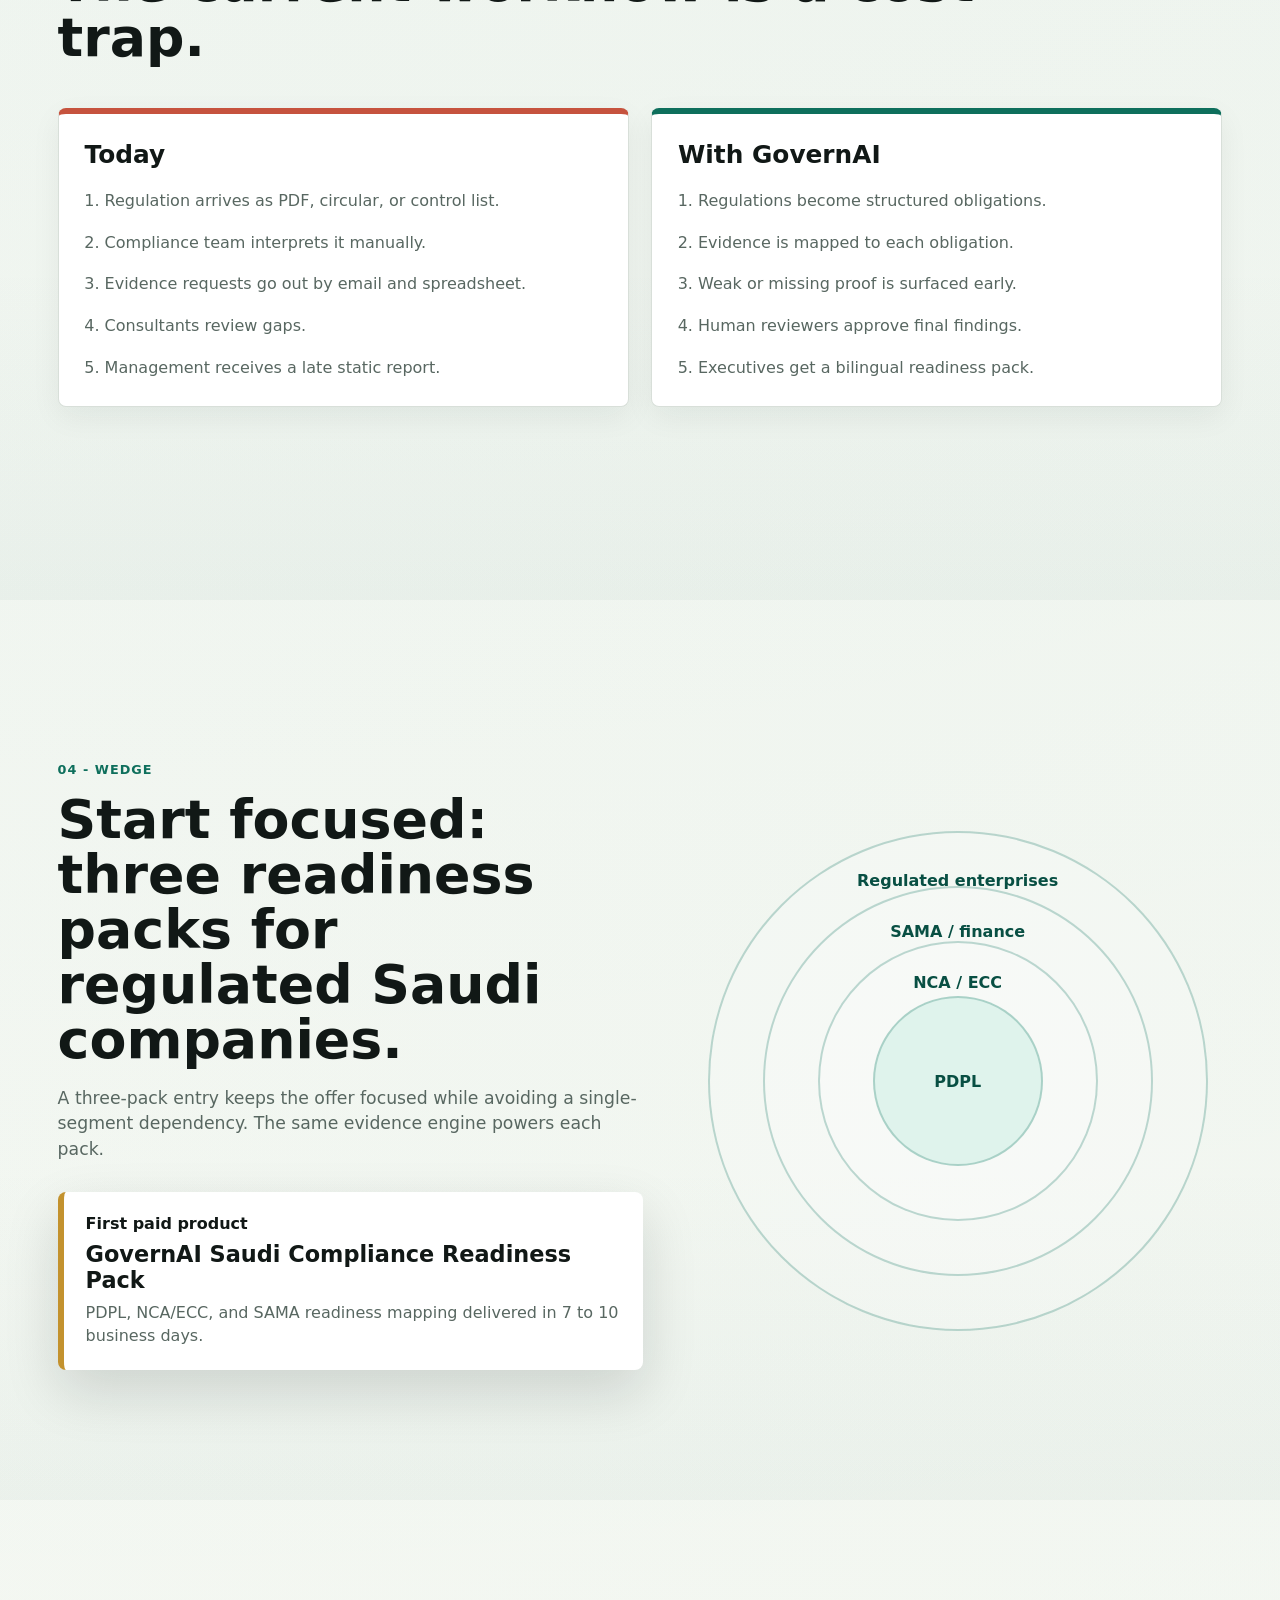
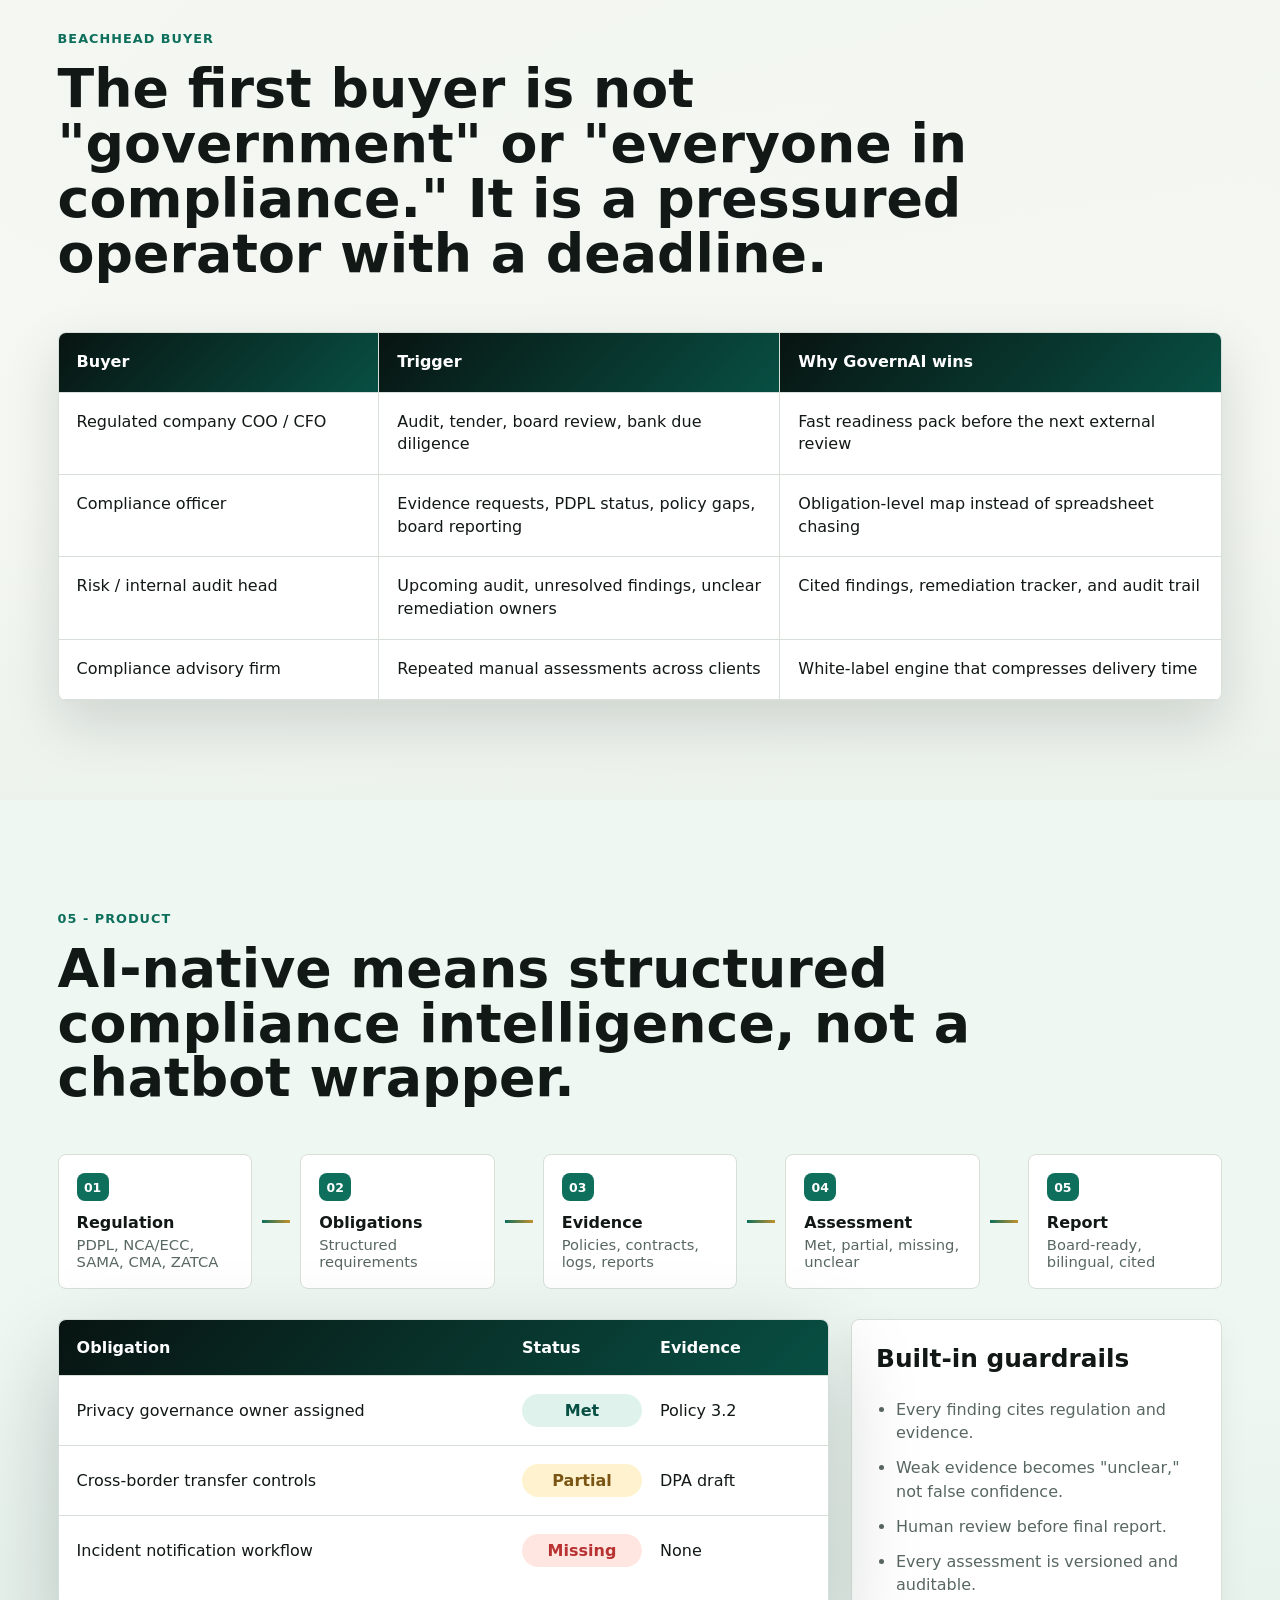
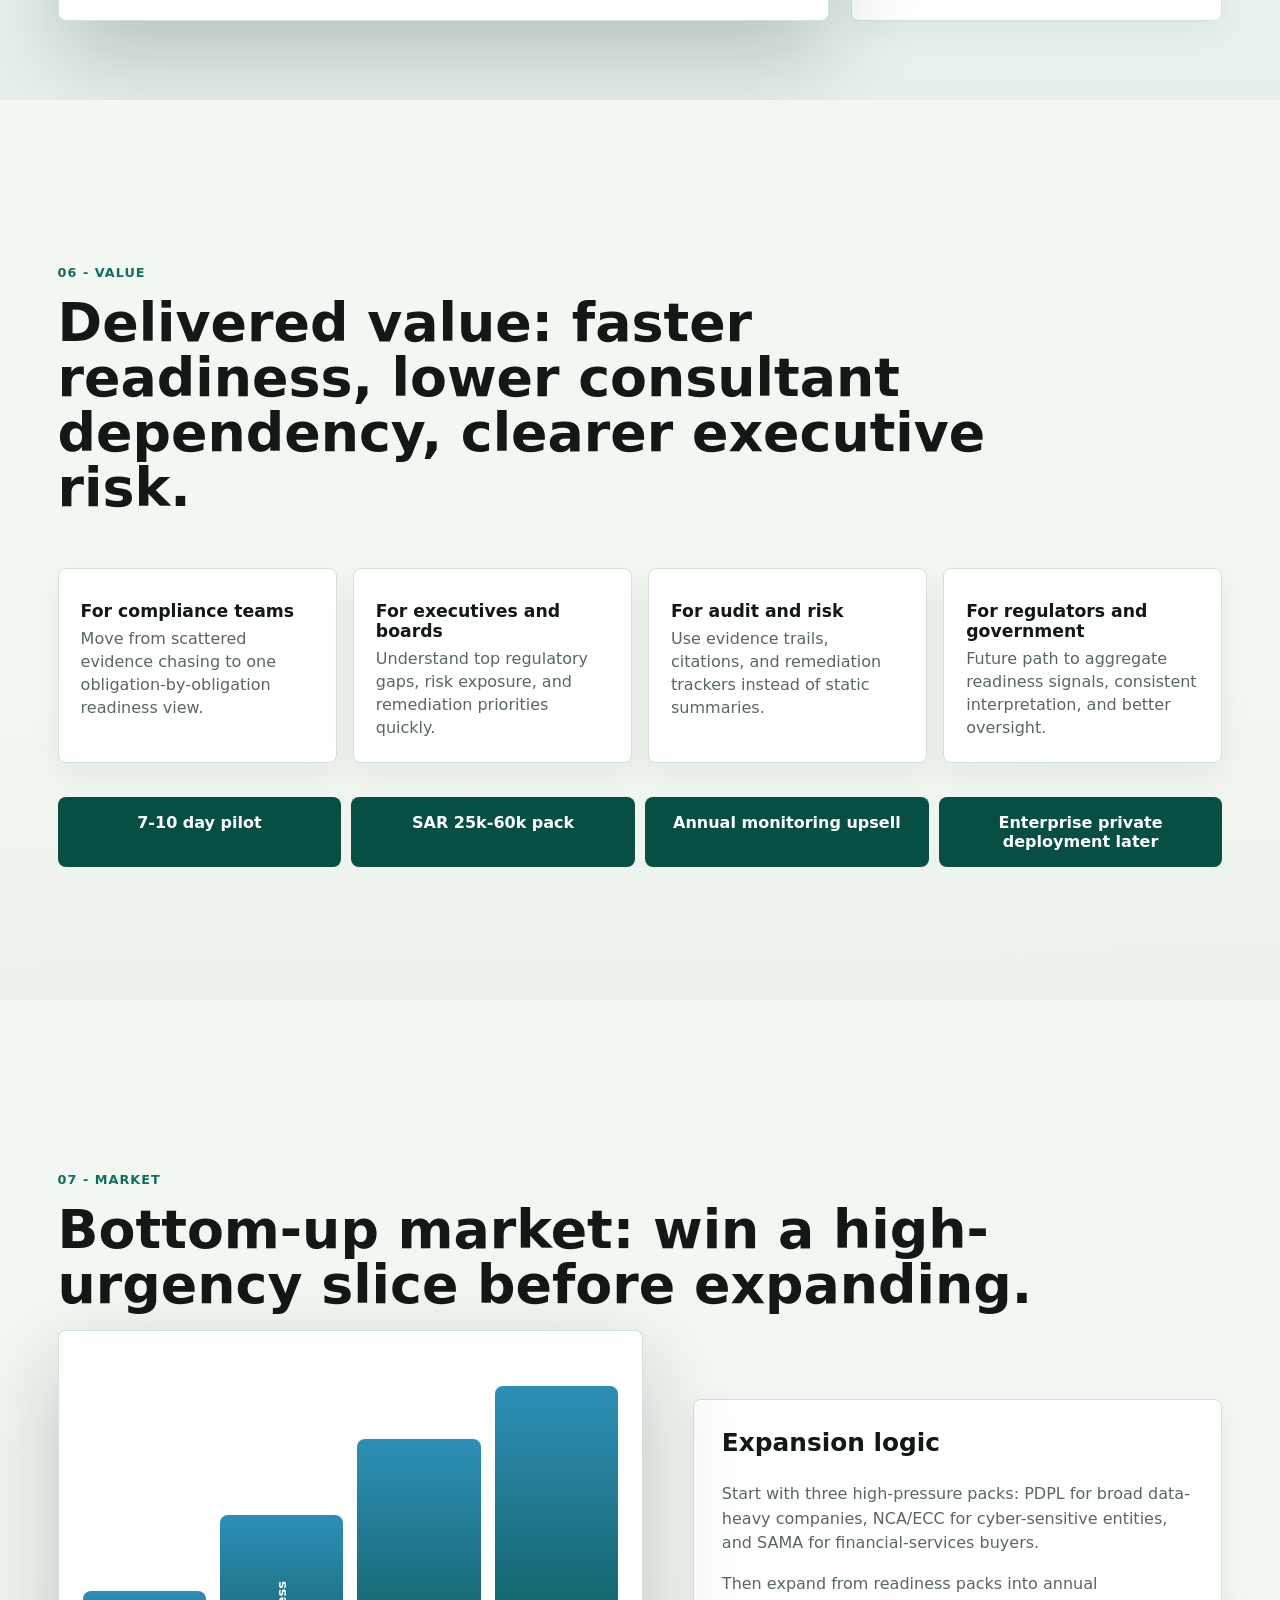
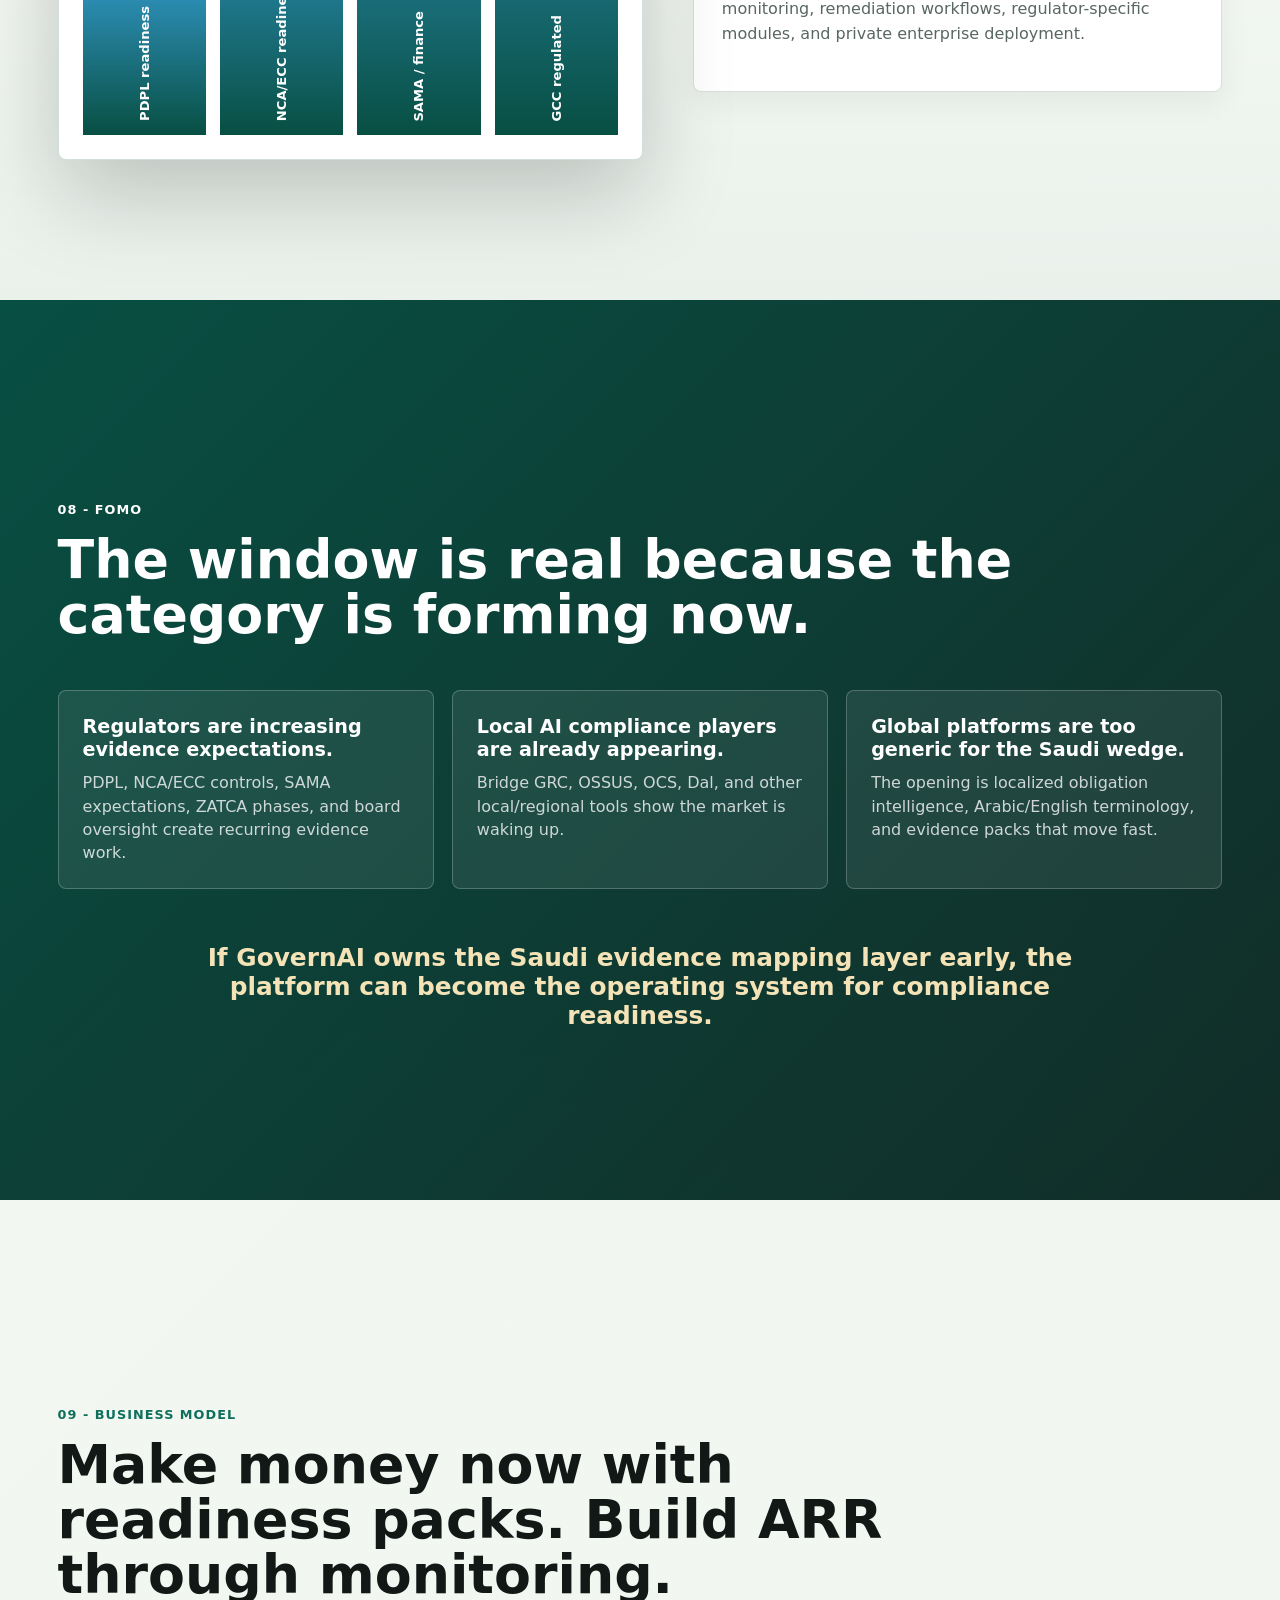
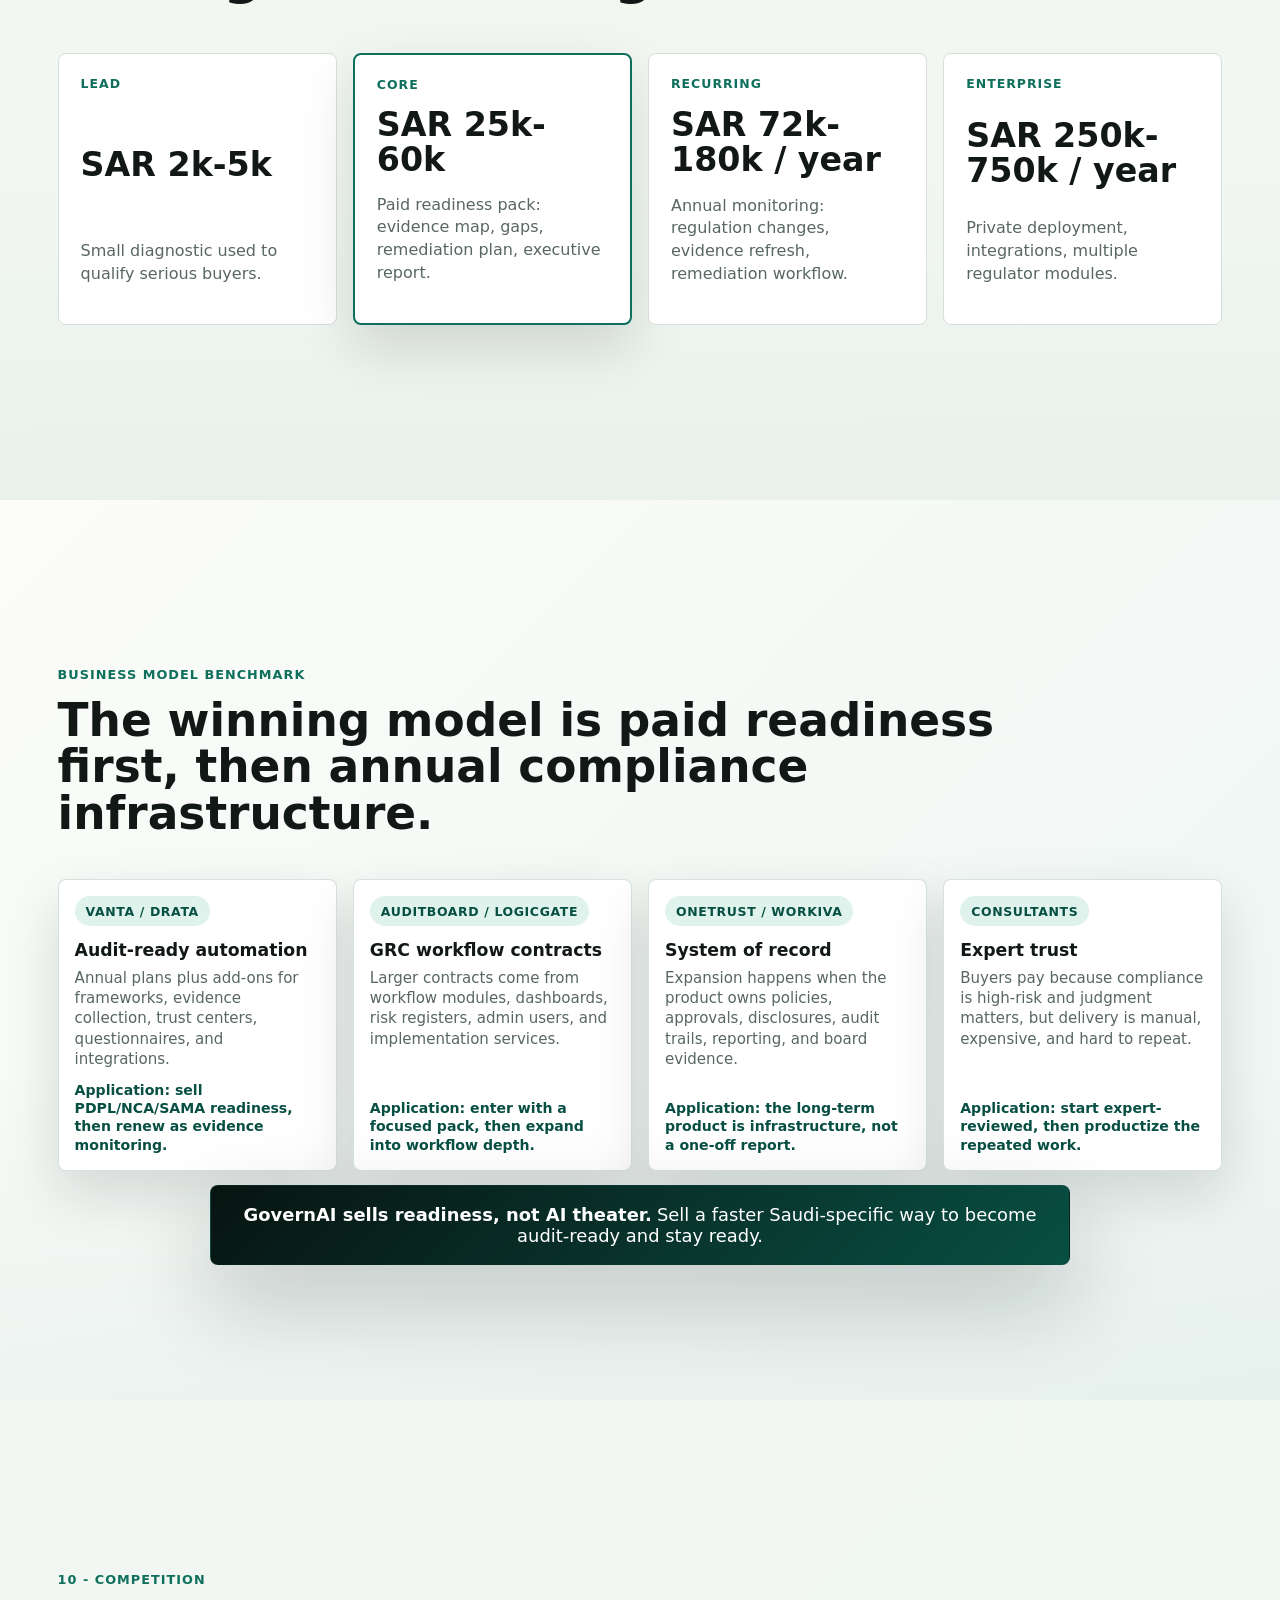
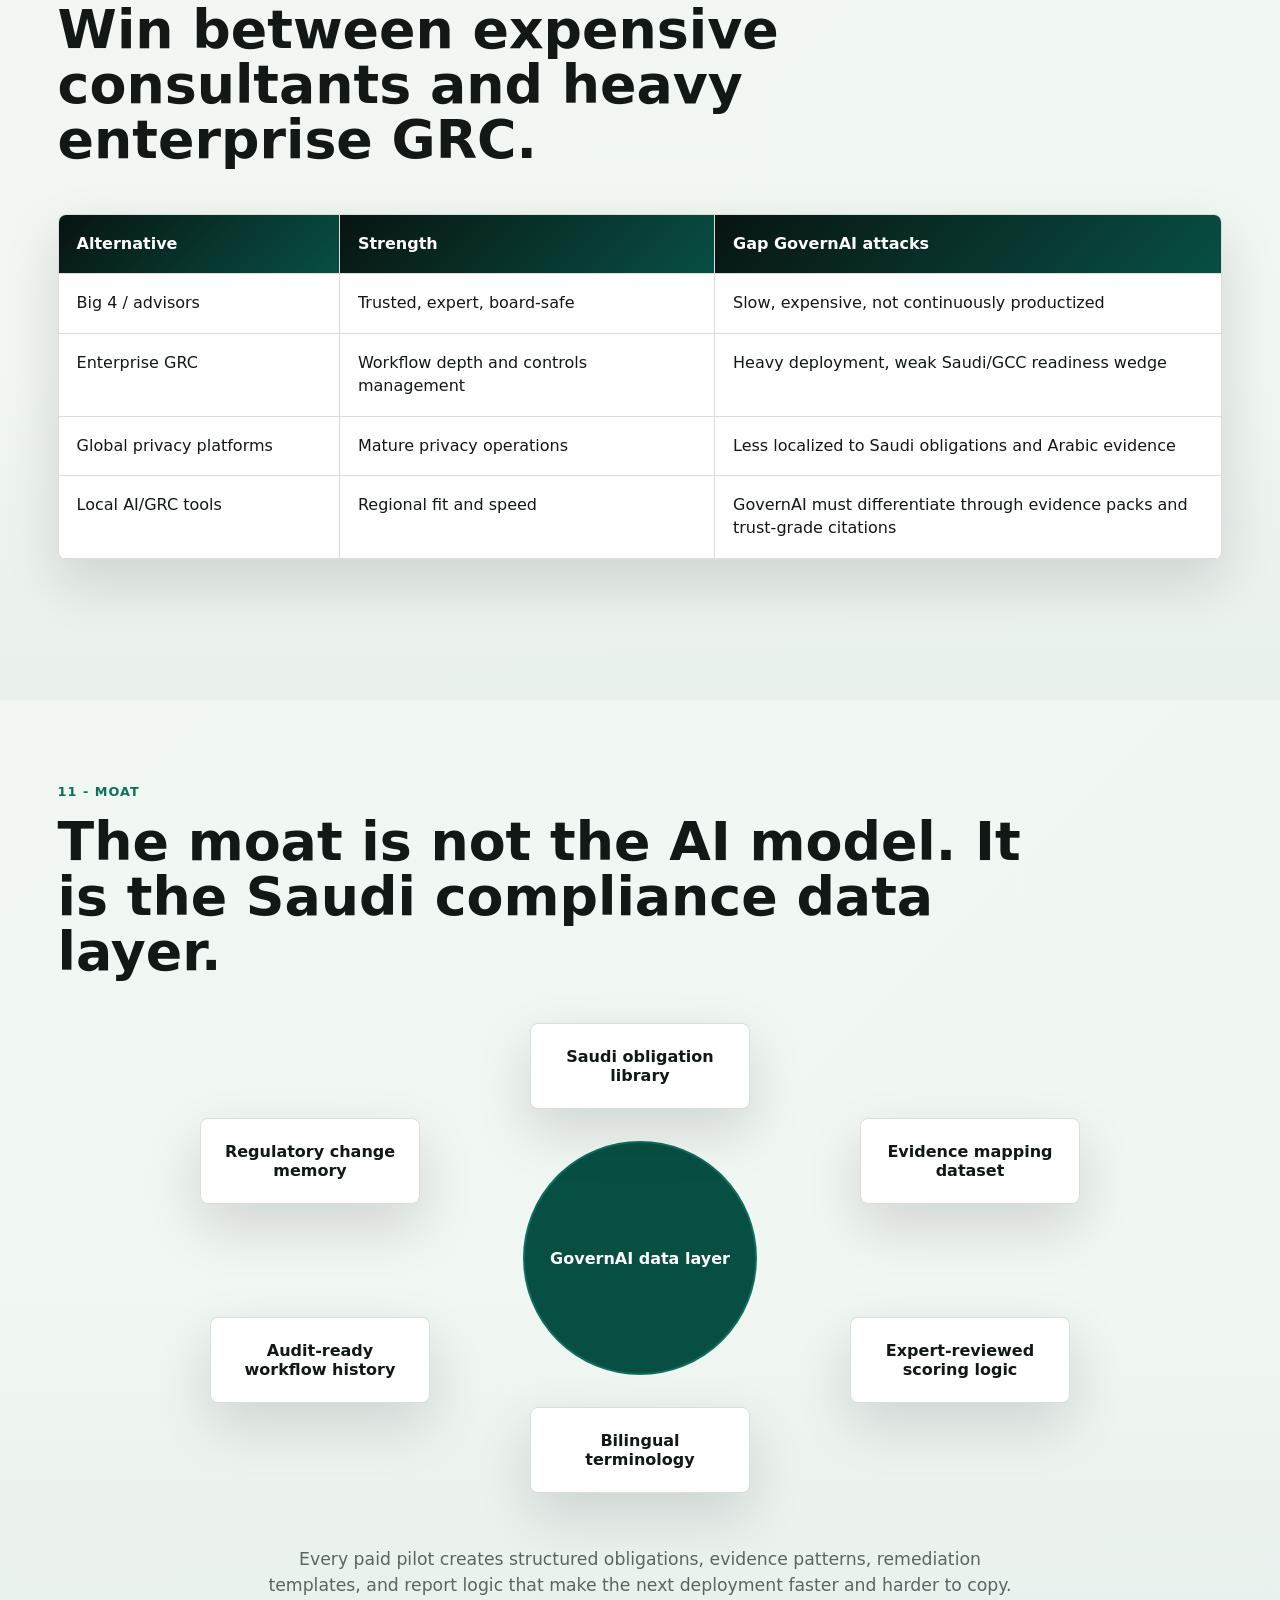
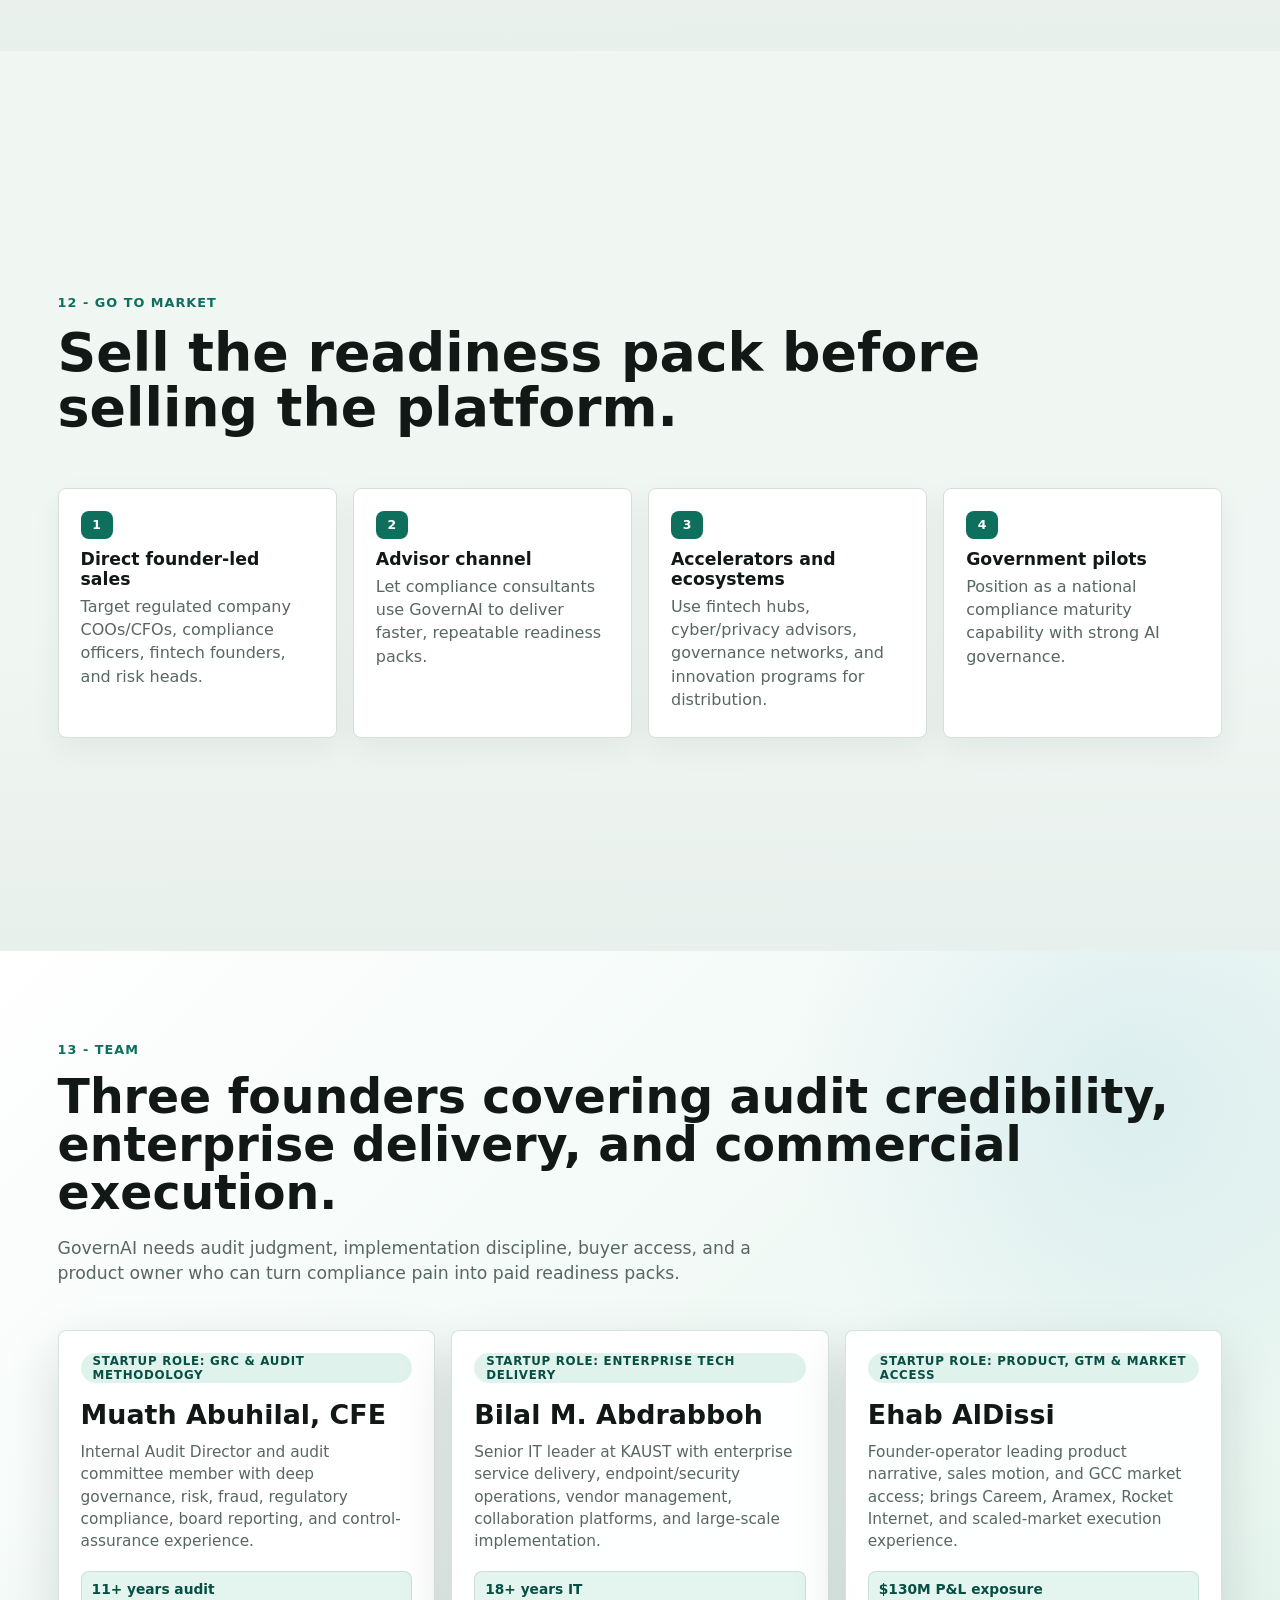
==== commit 46112a58: "Split condensed deck into separate route" ====
--- a/index.html
+++ b/index.html
@@ -8,7 +8,7 @@
       content="GovernAI investor pitch deck: Saudi-first AI-native compliance readiness for regulated companies."
     />
     <title>GovernAI Investor Pitch Deck</title>
-    <link rel="stylesheet" href="src/styles.css?v=eleven-slide-pitch" />
+    <link rel="stylesheet" href="src/styles.css?v=team-balanced" />
   </head>
   <body>
     <header class="deck-shell" aria-label="Deck navigation">
@@ -20,18 +20,18 @@
         <span id="progressBar"></span>
       </div>
       <nav class="nav-links" aria-label="Slides">
-        <a href="#slide-2">Problem</a>
-        <a href="#slide-4">Product</a>
-        <a href="#slide-7">Business</a>
-        <a href="#slide-11">Ask</a>
+        <a href="#slide-3">Why Now</a>
+        <a href="#slide-6">Product</a>
+        <a href="#slide-10">Business</a>
+        <a href="#slide-14">Ask</a>
       </nav>
     </header>
 
     <main id="deck">
-      <section class="slide hero" id="slide-1" data-title="Cover">
+      <section class="slide hero" id="slide-1" data-title="Title">
         <div class="hero-grid">
           <div class="hero-copy">
-            <p class="eyebrow">Pre-seed investor pitch</p>
+            <p class="eyebrow">Pre-seed investor deck</p>
             <h1>Saudi-first AI compliance readiness.</h1>
             <p class="lead">
               GovernAI maps Saudi regulations to required evidence and delivers cited bilingual
@@ -39,7 +39,7 @@
             </p>
             <div class="hero-actions">
               <a class="primary-action" href="#slide-5">See the wedge</a>
-              <a class="secondary-action" href="#slide-11">View the ask</a>
+              <a class="secondary-action" href="#slide-14">View the ask</a>
             </div>
           </div>
 
@@ -115,58 +115,18 @@
         </div>
       </section>
 
-      <section class="slide" id="slide-2" data-title="Problem">
-        <div class="section-kicker">01 - Problem</div>
-        <div class="two-col">
-          <div>
-            <h2>Compliance teams are buried in documents, deadlines, and disconnected evidence.</h2>
-            <p class="slide-intro">
-              Saudi regulated companies are facing more rules, more digital audits, more privacy
-              expectations, and more board-level governance pressure. The operating model is still
-              mostly manual.
-            </p>
-            <div class="callout compact-callout">
-              <b>The pain</b>
-              <span>Manual readiness work is slow, expensive, and hard to defend.</span>
-              <small>Gaps surface late during audits, bank diligence, board reviews, tenders, or regulator requests.</small>
-            </div>
-          </div>
-          <div class="pain-stack">
-            <div>
-              <span>01</span>
-              <b>Regulations expand</b>
-              <p>Financial, privacy, cyber, tax, and governance frameworks keep changing.</p>
-            </div>
-            <div>
-              <span>02</span>
-              <b>Evidence is scattered</b>
-              <p>Policies, screenshots, approvals, contracts, and audit files live everywhere.</p>
-            </div>
-            <div>
-              <span>03</span>
-              <b>Consultants fill the gap</b>
-              <p>Manual readiness work becomes expensive, slow, and hard to repeat.</p>
-            </div>
-            <div>
-              <span>04</span>
-              <b>Leaders see risk late</b>
-              <p>Gaps surface during audits, bank due diligence, board reviews, or inspections.</p>
-            </div>
-          </div>
-        </div>
-      </section>
-
-      <section class="slide service-explainer" id="slide-3" data-title="Solution">
-        <div class="section-kicker">02 - Solution</div>
+      <section class="slide service-explainer" id="slide-1a" data-title="Service">
+        <div class="section-kicker">Service in one screen</div>
         <h2>GovernAI turns scattered compliance evidence into a board-ready readiness pack.</h2>
         <div class="service-flow" aria-label="GovernAI service workflow">
           <article class="service-panel input-panel">
             <span>Client inputs</span>
             <b>Documents and deadlines</b>
             <ul>
-              <li>Policies, procedures, contracts, and approvals</li>
-              <li>Audit files, screenshots, logs, and evidence folders</li>
-              <li>PDPL, NCA/ECC, or SAMA readiness scope</li>
+              <li>Policies and procedures</li>
+              <li>Contracts and approvals</li>
+              <li>Audit files and screenshots</li>
+              <li>PDPL, NCA/ECC, or SAMA scope</li>
             </ul>
           </article>
           <div class="service-engine" aria-label="GovernAI evidence mapping engine">
@@ -188,9 +148,10 @@
             <span>Client receives</span>
             <b>Readiness pack</b>
             <ul>
-              <li>Executive report, gap register, and risk heatmap</li>
-              <li>Evidence index with citations and source references</li>
-              <li>Remediation tracker, owners, and board-ready summary</li>
+              <li>Board-ready executive report</li>
+              <li>Gap register and risk heatmap</li>
+              <li>Evidence index with citations</li>
+              <li>Remediation tracker and owners</li>
             </ul>
           </article>
         </div>
@@ -201,8 +162,181 @@
         </div>
       </section>
 
-      <section class="slide product" id="slide-4" data-title="Product">
-        <div class="section-kicker">03 - Product</div>
+      <section class="slide" id="slide-2" data-title="Problem">
+        <div class="section-kicker">01 - Problem</div>
+        <div class="two-col">
+          <div>
+            <h2>Compliance teams are buried in documents, deadlines, and disconnected evidence.</h2>
+            <p class="slide-intro">
+              Saudi regulated companies are facing more rules, more digital audits, more privacy
+              expectations, and more board-level governance pressure. The operating model is still
+              mostly manual.
+            </p>
+          </div>
+          <div class="pain-stack">
+            <div>
+              <span>01</span>
+              <b>Regulations expand</b>
+              <p>Financial, privacy, cyber, tax, and governance frameworks keep changing.</p>
+            </div>
+            <div>
+              <span>02</span>
+              <b>Evidence is scattered</b>
+              <p>Policies, screenshots, approvals, contracts, and audit files live everywhere.</p>
+            </div>
+            <div>
+              <span>03</span>
+              <b>Consultants fill the gap</b>
+              <p>Manual readiness work becomes expensive, slow, and hard to repeat.</p>
+            </div>
+            <div>
+              <span>04</span>
+              <b>Leaders see risk late</b>
+              <p>Gaps surface during audits, bank due diligence, board reviews, or inspections.</p>
+            </div>
+          </div>
+        </div>
+      </section>
+
+      <section class="slide evidence" id="slide-3" data-title="Why Now">
+        <div class="section-kicker">02 - Why now</div>
+        <h2>The Saudi compliance-readiness market is forming now.</h2>
+        <p class="slide-intro">
+          The category is being pulled by policy, market growth, regulatory enforcement, and AI
+          adoption inside professional workflows.
+        </p>
+        <div class="evidence-grid">
+          <article>
+            <span class="metric">525</span>
+            <h3>Financial-sector growth</h3>
+            <p>The Financial Sector Development Program targets 525 fintech companies by 2030, expanding the regulated buyer base.</p>
+          </article>
+          <article>
+            <span class="metric">2026</span>
+            <h3>Open banking licensing</h3>
+            <p>SAMA began licensing open banking fintech companies after sandbox testing.</p>
+          </article>
+          <article>
+            <span class="metric">2x / year</span>
+            <h3>PDPL status pressure</h3>
+            <p>SAMA directed entities to provide PDPL compliance status semi-annually.</p>
+          </article>
+          <article>
+            <span class="metric">$493M</span>
+            <h3>KSA GRC platform market</h3>
+            <p>IMARC estimates the Saudi GRC platform market at USD 493.4M in 2025.</p>
+          </article>
+        </div>
+        <div class="source-row">
+          <a href="https://www.mof.gov.sa/en/about/Pages/Development_Program.aspx">FSDP</a>
+          <a href="https://www.sama.gov.sa/en-US/News/Pages/news-1135.aspx">SAMA open banking</a>
+          <a href="https://rulebook.sama.gov.sa/en/compliance-updated-personal-data-protection-law-and-its-implementing-regulations">SAMA PDPL circular</a>
+          <a href="https://www.imarcgroup.com/saudi-arabia-governance-risk-compliance-platform-market">IMARC</a>
+        </div>
+      </section>
+
+      <section class="slide pressure" id="slide-3b" data-title="Regulatory Pressure">
+        <div class="section-kicker">Regulatory pressure map</div>
+        <h2>The readiness packs are backed by repeated compliance events, not one-time policy noise.</h2>
+        <div class="pressure-map">
+          <article>
+            <span>SAMA</span>
+            <b>PDPL status + inspection risk</b>
+            <p>SAMA requires financial institutions to submit PDPL compliance status semi-annually and notes inspection visits.</p>
+          </article>
+          <article>
+            <span>NCA</span>
+            <b>ECC 2-2024 update</b>
+            <p>NCA updated Essential Cybersecurity Controls to strengthen national cybersecurity and safeguard information assets.</p>
+          </article>
+          <article>
+            <span>ZATCA</span>
+            <b>Digital tax infrastructure</b>
+            <p>E-invoicing moves tax evidence into structured digital workflows, proving the wider direction of travel.</p>
+          </article>
+          <article>
+            <span>FSDP</span>
+            <b>Regulated market expansion</b>
+            <p>Saudi financial-sector policy expands the regulated buyer base, while the product remains useful beyond fintech.</p>
+          </article>
+        </div>
+      </section>
+
+      <section class="slide" id="slide-4" data-title="Old Way">
+        <div class="section-kicker">03 - Old workflow</div>
+        <h2>The current workflow is a cost trap.</h2>
+        <div class="before-after">
+          <div class="workflow old">
+            <h3>Today</h3>
+            <ol>
+              <li>Regulation arrives as PDF, circular, or control list.</li>
+              <li>Compliance team interprets it manually.</li>
+              <li>Evidence requests go out by email and spreadsheet.</li>
+              <li>Consultants review gaps.</li>
+              <li>Management receives a late static report.</li>
+            </ol>
+          </div>
+          <div class="workflow new">
+            <h3>With GovernAI</h3>
+            <ol>
+              <li>Regulations become structured obligations.</li>
+              <li>Evidence is mapped to each obligation.</li>
+              <li>Weak or missing proof is surfaced early.</li>
+              <li>Human reviewers approve final findings.</li>
+              <li>Executives get a bilingual readiness pack.</li>
+            </ol>
+          </div>
+        </div>
+      </section>
+
+      <section class="slide" id="slide-5" data-title="Wedge">
+        <div class="section-kicker">04 - Wedge</div>
+        <div class="wedge-layout">
+          <div>
+            <h2>Start focused: three readiness packs for regulated Saudi companies.</h2>
+            <p class="slide-intro">
+              A three-pack entry keeps the offer focused while avoiding a single-segment dependency.
+              The same evidence engine powers each pack.
+            </p>
+            <div class="callout">
+              <b>First paid product</b>
+              <span>GovernAI Saudi Compliance Readiness Pack</span>
+              <small>PDPL, NCA/ECC, and SAMA readiness mapping delivered in 7 to 10 business days.</small>
+            </div>
+          </div>
+          <div class="target-rings" aria-label="Target customer rings">
+            <div class="ring ring-1">PDPL</div>
+            <div class="ring ring-2">NCA / ECC</div>
+            <div class="ring ring-3">SAMA / finance</div>
+            <div class="ring ring-4">Regulated enterprises</div>
+          </div>
+        </div>
+      </section>
+
+      <section class="slide buyer" id="slide-5a" data-title="Beachhead Buyer">
+        <div class="section-kicker">Beachhead buyer</div>
+        <h2>The first buyer is not "government" or "everyone in compliance." It is a pressured operator with a deadline.</h2>
+        <div class="buyer-table">
+          <div class="buyer-head">Buyer</div>
+          <div class="buyer-head">Trigger</div>
+          <div class="buyer-head">Why GovernAI wins</div>
+          <div>Regulated company COO / CFO</div>
+          <div>Audit, tender, board review, bank due diligence</div>
+          <div>Fast readiness pack before the next external review</div>
+          <div>Compliance officer</div>
+          <div>Evidence requests, PDPL status, policy gaps, board reporting</div>
+          <div>Obligation-level map instead of spreadsheet chasing</div>
+          <div>Risk / internal audit head</div>
+          <div>Upcoming audit, unresolved findings, unclear remediation owners</div>
+          <div>Cited findings, remediation tracker, and audit trail</div>
+          <div>Compliance advisory firm</div>
+          <div>Repeated manual assessments across clients</div>
+          <div>White-label engine that compresses delivery time</div>
+        </div>
+      </section>
+
+      <section class="slide product" id="slide-6" data-title="Product">
+        <div class="section-kicker">05 - Product</div>
         <h2>AI-native means structured compliance intelligence, not a chatbot wrapper.</h2>
         <div class="pipeline" aria-label="GovernAI product pipeline">
           <div>
@@ -262,83 +396,89 @@
         </div>
       </section>
 
-      <section class="slide" id="slide-5" data-title="Wedge">
-        <div class="section-kicker">04 - Wedge and buyer</div>
-        <div class="wedge-layout">
-          <div>
-            <h2>Start with three paid readiness packs for pressured Saudi buyers.</h2>
-            <p class="slide-intro">
-              The first product is not broad GRC software. It is a fast, expert-reviewed pack
-              for companies facing audits, regulator requests, bank diligence, tenders, or board reviews.
-            </p>
-            <div class="callout">
-              <b>First paid product</b>
-              <span>PDPL, NCA/ECC, and SAMA readiness packs</span>
-              <small>Delivered as evidence-backed reports in 7 to 10 business days.</small>
-            </div>
-          </div>
-          <div class="buyer-table compact-buyer">
-            <div class="buyer-head">Buyer</div>
-            <div class="buyer-head">Trigger</div>
-            <div class="buyer-head">Why now</div>
-            <div>COO / CFO</div>
-            <div>Audit, tender, bank diligence</div>
-            <div>Need readiness proof fast</div>
-            <div>Compliance officer</div>
-            <div>Evidence requests, PDPL status</div>
-            <div>Obligation map, not spreadsheets</div>
-            <div>Internal audit</div>
-            <div>Unclear gaps and owners</div>
-            <div>Cited findings and remediation</div>
-          </div>
-        </div>
-      </section>
-
-      <section class="slide evidence" id="slide-6" data-title="Market">
-        <div class="section-kicker">05 - Market and timing</div>
-        <h2>The Saudi compliance-readiness market is forming now.</h2>
-        <p class="slide-intro">
-          The category is being pulled by regulatory pressure, fintech growth, PDPL enforcement,
-          NCA controls, digital tax infrastructure, and AI adoption in professional workflows.
+      <section class="slide" id="slide-7" data-title="Delivered Value">
+        <div class="section-kicker">06 - Value</div>
+        <h2>Delivered value: faster readiness, lower consultant dependency, clearer executive risk.</h2>
+        <div class="value-cards">
+          <article>
+            <b>For compliance teams</b>
+            <p>Move from scattered evidence chasing to one obligation-by-obligation readiness view.</p>
+          </article>
+          <article>
+            <b>For executives and boards</b>
+            <p>Understand top regulatory gaps, risk exposure, and remediation priorities quickly.</p>
+          </article>
+          <article>
+            <b>For audit and risk</b>
+            <p>Use evidence trails, citations, and remediation trackers instead of static summaries.</p>
+          </article>
+          <article>
+            <b>For regulators and government</b>
+            <p>Future path to aggregate readiness signals, consistent interpretation, and better oversight.</p>
+          </article>
+        </div>
+        <div class="roi-strip">
+          <span>7-10 day pilot</span>
+          <span>SAR 25k-60k pack</span>
+          <span>Annual monitoring upsell</span>
+          <span>Enterprise private deployment later</span>
+        </div>
+      </section>
+
+      <section class="slide" id="slide-8" data-title="Market">
+        <div class="section-kicker">07 - Market</div>
+        <h2>Bottom-up market: win a high-urgency slice before expanding.</h2>
+        <div class="market-layout">
+          <div class="market-chart" aria-label="Market expansion chart">
+            <div style="--h:38%"><span>PDPL readiness</span></div>
+            <div style="--h:58%"><span>NCA/ECC readiness</span></div>
+            <div style="--h:78%"><span>SAMA / finance</span></div>
+            <div style="--h:92%"><span>GCC regulated</span></div>
+          </div>
+          <div class="market-notes">
+            <h3>Expansion logic</h3>
+            <p>
+              Start with three high-pressure packs: PDPL for broad data-heavy companies, NCA/ECC
+              for cyber-sensitive entities, and SAMA for financial-services buyers.
+            </p>
+            <p>
+              Then expand from readiness packs into annual monitoring, remediation workflows,
+              regulator-specific modules, and private enterprise deployment.
+            </p>
+          </div>
+        </div>
+      </section>
+
+      <section class="slide fomo" id="slide-9" data-title="FOMO">
+        <div class="section-kicker">08 - FOMO</div>
+        <h2>The window is real because the category is forming now.</h2>
+        <div class="fomo-board">
+          <div>
+            <b>Regulators are increasing evidence expectations.</b>
+            <p>PDPL, NCA/ECC controls, SAMA expectations, ZATCA phases, and board oversight create recurring evidence work.</p>
+          </div>
+          <div>
+            <b>Local AI compliance players are already appearing.</b>
+            <p>Bridge GRC, OSSUS, OCS, Dal, and other local/regional tools show the market is waking up.</p>
+          </div>
+          <div>
+            <b>Global platforms are too generic for the Saudi wedge.</b>
+            <p>The opening is localized obligation intelligence, Arabic/English terminology, and evidence packs that move fast.</p>
+          </div>
+        </div>
+        <p class="fomo-line">
+          If GovernAI owns the Saudi evidence mapping layer early, the platform can become the operating system for compliance readiness.
         </p>
-        <div class="evidence-grid">
-          <article>
-            <span class="metric">525</span>
-            <h3>Fintech target</h3>
-            <p>Saudi financial-sector policy targets 525 fintech companies by 2030.</p>
-          </article>
-          <article>
-            <span class="metric">2x / year</span>
-            <h3>PDPL status</h3>
-            <p>SAMA directed entities to provide PDPL compliance status semi-annually.</p>
-          </article>
-          <article>
-            <span class="metric">$493M</span>
-            <h3>KSA GRC market</h3>
-            <p>IMARC estimates Saudi GRC platforms at USD 493.4M in 2025.</p>
-          </article>
-          <article>
-            <span class="metric">Now</span>
-            <h3>Local opening</h3>
-            <p>Local/regional compliance tools are emerging, but the Saudi evidence layer is still open.</p>
-          </article>
-        </div>
-        <div class="source-row">
-          <a href="https://www.mof.gov.sa/en/about/Pages/Development_Program.aspx">FSDP</a>
-          <a href="https://rulebook.sama.gov.sa/en/compliance-updated-personal-data-protection-law-and-its-implementing-regulations">SAMA PDPL</a>
-          <a href="https://nca.gov.sa/en/regulatory-documents/controls-list/ecc/">NCA ECC</a>
-          <a href="https://www.imarcgroup.com/saudi-arabia-governance-risk-compliance-platform-market">IMARC</a>
-        </div>
-      </section>
-
-      <section class="slide" id="slide-7" data-title="Business Model">
-        <div class="section-kicker">06 - Business model</div>
+      </section>
+
+      <section class="slide" id="slide-10" data-title="Business Model">
+        <div class="section-kicker">09 - Business model</div>
         <h2>Make money now with readiness packs. Build ARR through monitoring.</h2>
         <div class="pricing-ladder">
           <div>
             <span>Lead</span>
             <b>SAR 2k-5k</b>
-            <p>Diagnostic to qualify serious buyers and scope evidence needs.</p>
+            <p>Small diagnostic used to qualify serious buyers.</p>
           </div>
           <div class="featured">
             <span>Core</span>
@@ -348,7 +488,7 @@
           <div>
             <span>Recurring</span>
             <b>SAR 72k-180k / year</b>
-            <p>Annual monitoring, regulation changes, evidence refresh, workflow.</p>
+            <p>Annual monitoring: regulation changes, evidence refresh, remediation workflow.</p>
           </div>
           <div>
             <span>Enterprise</span>
@@ -356,67 +496,111 @@
             <p>Private deployment, integrations, multiple regulator modules.</p>
           </div>
         </div>
-        <div class="benchmark-bottom compact-benchmark">
-          <b>Benchmark logic:</b>
-          <span>Vanta/Drata sell audit readiness, AuditBoard/LogicGate sell workflow, Workiva/OneTrust become systems of record. GovernAI starts with Saudi readiness and expands into infrastructure.</span>
-        </div>
-      </section>
-
-      <section class="slide" id="slide-8" data-title="Competition and Moat">
-        <div class="section-kicker">07 - Competition and moat</div>
+      </section>
+
+      <section class="slide benchmark" id="slide-10a" data-title="Business Model Benchmark">
+        <div class="section-kicker">Business model benchmark</div>
+        <h2>The winning model is paid readiness first, then annual compliance infrastructure.</h2>
+        <div class="benchmark-grid">
+          <article>
+            <span>Vanta / Drata</span>
+            <b>Audit-ready automation</b>
+            <p>Annual plans plus add-ons for frameworks, evidence collection, trust centers, questionnaires, and integrations.</p>
+            <strong>Application: sell PDPL/NCA/SAMA readiness, then renew as evidence monitoring.</strong>
+          </article>
+          <article>
+            <span>AuditBoard / LogicGate</span>
+            <b>GRC workflow contracts</b>
+            <p>Larger contracts come from workflow modules, dashboards, risk registers, admin users, and implementation services.</p>
+            <strong>Application: enter with a focused pack, then expand into workflow depth.</strong>
+          </article>
+          <article>
+            <span>OneTrust / Workiva</span>
+            <b>System of record</b>
+            <p>Expansion happens when the product owns policies, approvals, disclosures, audit trails, reporting, and board evidence.</p>
+            <strong>Application: the long-term product is infrastructure, not a one-off report.</strong>
+          </article>
+          <article>
+            <span>Consultants</span>
+            <b>Expert trust</b>
+            <p>Buyers pay because compliance is high-risk and judgment matters, but delivery is manual, expensive, and hard to repeat.</p>
+            <strong>Application: start expert-reviewed, then productize the repeated work.</strong>
+          </article>
+        </div>
+        <div class="benchmark-bottom">
+          <b>GovernAI sells readiness, not AI theater.</b>
+          <span>Sell a faster Saudi-specific way to become audit-ready and stay ready.</span>
+        </div>
+      </section>
+
+      <section class="slide" id="slide-11" data-title="Competition">
+        <div class="section-kicker">10 - Competition</div>
         <h2>Win between expensive consultants and heavy enterprise GRC.</h2>
-        <div class="competition-moat">
-          <div class="matrix" role="table" aria-label="Competition positioning matrix">
-            <div class="matrix-head">Alternative</div>
-            <div class="matrix-head">Strength</div>
-            <div class="matrix-head">Gap GovernAI attacks</div>
-            <div>Big 4 / advisors</div>
-            <div>Trusted, expert, board-safe</div>
-            <div>Slow, expensive, not repeatable</div>
-            <div>Enterprise GRC</div>
-            <div>Workflow depth</div>
-            <div>Heavy deployment, weak Saudi wedge</div>
-            <div>Local tools</div>
-            <div>Regional fit</div>
-            <div>GovernAI differentiates on cited evidence packs</div>
-          </div>
-          <div class="moat-stack">
-            <article><b>Saudi obligation library</b><p>Local regulatory clauses become structured requirements.</p></article>
-            <article><b>Evidence mapping data</b><p>Each pilot improves patterns, scoring, and remediation templates.</p></article>
-            <article><b>Trust-grade workflow</b><p>Citations, human review, audit logs, bilingual terminology, and versioning.</p></article>
-          </div>
-        </div>
-      </section>
-
-      <section class="slide" id="slide-9" data-title="GTM and Proof">
-        <div class="section-kicker">08 - GTM and proof plan</div>
+        <div class="matrix" role="table" aria-label="Competition positioning matrix">
+          <div class="matrix-head">Alternative</div>
+          <div class="matrix-head">Strength</div>
+          <div class="matrix-head">Gap GovernAI attacks</div>
+          <div>Big 4 / advisors</div>
+          <div>Trusted, expert, board-safe</div>
+          <div>Slow, expensive, not continuously productized</div>
+          <div>Enterprise GRC</div>
+          <div>Workflow depth and controls management</div>
+          <div>Heavy deployment, weak Saudi/GCC readiness wedge</div>
+          <div>Global privacy platforms</div>
+          <div>Mature privacy operations</div>
+          <div>Less localized to Saudi obligations and Arabic evidence</div>
+          <div>Local AI/GRC tools</div>
+          <div>Regional fit and speed</div>
+          <div>GovernAI must differentiate through evidence packs and trust-grade citations</div>
+        </div>
+      </section>
+
+      <section class="slide" id="slide-12" data-title="Moat">
+        <div class="section-kicker">11 - Moat</div>
+        <h2>The moat is not the AI model. It is the Saudi compliance data layer.</h2>
+        <div class="flywheel" aria-label="GovernAI moat flywheel">
+          <div>Saudi obligation library</div>
+          <div>Evidence mapping dataset</div>
+          <div>Expert-reviewed scoring logic</div>
+          <div>Bilingual terminology</div>
+          <div>Audit-ready workflow history</div>
+          <div>Regulatory change memory</div>
+        </div>
+        <p class="slide-intro narrow">
+          Every paid pilot creates structured obligations, evidence patterns, remediation templates,
+          and report logic that make the next deployment faster and harder to copy.
+        </p>
+      </section>
+
+      <section class="slide" id="slide-13" data-title="GTM">
+        <div class="section-kicker">12 - Go to market</div>
         <h2>Sell the readiness pack before selling the platform.</h2>
         <div class="gtm-grid">
           <div>
             <span>1</span>
-            <b>Founder-led sales</b>
-            <p>Target compliance officers, COOs/CFOs, internal audit heads, fintech operators, and risk leaders.</p>
+            <b>Direct founder-led sales</b>
+            <p>Target regulated company COOs/CFOs, compliance officers, fintech founders, and risk heads.</p>
           </div>
           <div>
             <span>2</span>
             <b>Advisor channel</b>
-            <p>Let compliance consultants use GovernAI to compress repeated manual assessment work.</p>
+            <p>Let compliance consultants use GovernAI to deliver faster, repeatable readiness packs.</p>
           </div>
           <div>
             <span>3</span>
-            <b>Manual-to-software</b>
-            <p>Deliver early packs with expert review, then productize repeated obligation and evidence patterns.</p>
+            <b>Accelerators and ecosystems</b>
+            <p>Use fintech hubs, cyber/privacy advisors, governance networks, and innovation programs for distribution.</p>
           </div>
           <div>
             <span>4</span>
-            <b>90-day proof</b>
-            <p>Package, close 1-3 paid pilots, deliver reports, then ship upload, citations, RBAC, and audit logs.</p>
-          </div>
-        </div>
-      </section>
-
-      <section class="slide team-slide" id="slide-10" data-title="Team">
-        <div class="section-kicker">09 - Team</div>
+            <b>Government pilots</b>
+            <p>Position as a national compliance maturity capability with strong AI governance.</p>
+          </div>
+        </div>
+      </section>
+
+      <section class="slide team-slide" id="slide-13a" data-title="Team">
+        <div class="section-kicker">13 - Team</div>
         <h2>Three founders covering audit credibility, enterprise delivery, and commercial execution.</h2>
         <p class="slide-intro">
           GovernAI needs audit judgment, implementation discipline, buyer access, and a product
@@ -474,8 +658,8 @@
         </div>
       </section>
 
-      <section class="slide ask-slide" id="slide-11" data-title="Ask">
-        <div class="section-kicker">10 - Raise</div>
+      <section class="slide ask-slide" id="slide-14" data-title="Ask">
+        <div class="section-kicker">14 - Raise</div>
         <h2>Raising USD 250k to prove paid demand and ship the first trust-grade MVP.</h2>
         <div class="ask-layout">
           <div class="ask-card">
@@ -498,13 +682,72 @@
             <div style="--p:15%">Security, legal, and operations <b>15%</b></div>
           </div>
         </div>
-        <p class="assumption">The round is designed to create commercial proof: paid pilots, annual conversion signals, reusable regulatory content, and a trust-grade MVP.</p>
+        <p class="assumption">The round is designed to create commercial proof: paid pilots, annual conversion signals, and a trust-grade MVP.</p>
+      </section>
+
+      <section class="slide" id="slide-15" data-title="Execution">
+        <div class="section-kicker">15 - Execution plan</div>
+        <h2>Next 90 days: sell, deliver, productize.</h2>
+        <div class="timeline">
+          <div>
+            <span>Days 1-15</span>
+            <b>Package</b>
+            <p>Finalize SOW, teaser, sample report, target list, and outreach script.</p>
+          </div>
+          <div>
+            <span>Days 16-45</span>
+            <b>Sell and deliver</b>
+            <p>Close 1 to 3 paid pilots and deliver manually with AI-assisted expert review.</p>
+          </div>
+          <div>
+            <span>Days 46-90</span>
+            <b>Productize</b>
+            <p>Build upload, evidence mapping, citation view, report export, RBAC, and audit logs.</p>
+          </div>
+        </div>
+      </section>
+
+      <section class="slide sources" id="slide-16" data-title="Sources">
+        <div class="section-kicker">16 - Research basis</div>
+        <h2>Research basis for timing, market, and business model.</h2>
+        <p class="slide-intro">
+          The opportunity is grounded in Saudi regulatory signals, GRC/RegTech market indicators,
+          proven compliance automation models, and visible local/regional competition.
+        </p>
+        <div class="source-board">
+          <article>
+            <span>Investor narrative</span>
+            <a href="https://www.sequoiacap.com/article/writing-a-business-plan/">Sequoia: pitch structure</a>
+            <a href="https://www.ycombinator.com/blog/how-to-pitch-your-company/">YC: clear company pitch</a>
+            <a href="https://www.ycombinator.com/blog/how-to-raise-a-seed-round/">YC: seed fundraising guide</a>
+            <a href="https://www.prnewswire.com/news-releases/vcs-prioritize-people-in-an-ai-heavy-landscape-according-to-new-dropbox-docsend-report-302334444.html">Dropbox DocSend: investor behavior</a>
+          </article>
+          <article>
+            <span>Saudi regulatory urgency</span>
+            <a href="https://www.mof.gov.sa/en/about/Pages/Development_Program.aspx">Financial Sector Development Program</a>
+            <a href="https://www.sama.gov.sa/en-US/News/Pages/news-1135.aspx">SAMA: open banking licensing</a>
+            <a href="https://rulebook.sama.gov.sa/en/compliance-updated-personal-data-protection-law-and-its-implementing-regulations">SAMA Rulebook: PDPL circular</a>
+            <a href="https://nca.gov.sa/en/regulatory-documents/controls-list/ecc/">NCA: Essential Cybersecurity Controls</a>
+            <a href="https://zatca.gov.sa/en/E-Invoicing/Pages/default.aspx">ZATCA: e-invoicing</a>
+          </article>
+          <article>
+            <span>Market and competition</span>
+            <a href="https://www.imarcgroup.com/saudi-arabia-governance-risk-compliance-platform-market">IMARC: Saudi GRC platform market</a>
+            <a href="https://www.imarcgroup.com/saudi-arabia-regtech-market">IMARC: Saudi RegTech market</a>
+            <a href="https://www.vanta.com/pricing">Vanta: compliance automation model</a>
+            <a href="https://drata.com/plans">Drata: trust platform plans</a>
+            <a href="https://optro.ai/blog/auditboard-surpasses-300-million-in-arr-accelerates-growth-trajectory">AuditBoard: ARR benchmark</a>
+            <a href="https://www.logicgate.com/platform/pricing/">LogicGate: GRC pricing model</a>
+            <a href="https://www.onetrust.com/pricing/">OneTrust: modular trust platform</a>
+            <a href="https://newsroom.workiva.com/press-releases/workiva-announces-fourth-quarter-and-full-year-2025-financial-results">Workiva: large ACV contracts</a>
+          </article>
+        </div>
       </section>
     </main>
 
     <div class="slide-controls" aria-label="Deck controls">
       <button id="prevSlide" type="button" aria-label="Previous slide">&lt;</button>
-      <span id="slideCounter">1 / 11</span>
+      <span id="slideCounter">1 / 21</span>
       <button id="nextSlide" type="button" aria-label="Next slide">&gt;</button>
     </div>
 
--- a/src/styles.css
+++ b/src/styles.css
@@ -1743,7 +1743,9 @@
 }
 
 body[data-active-slide="1"] .slide-controls,
-body[data-active-slide="11"] .slide-controls {
+body[data-active-slide="11"] .slide-controls,
+body[data-active-slide="18"] .slide-controls,
+body[data-active-slide="21"] .slide-controls {
   display: none;
 }
 
